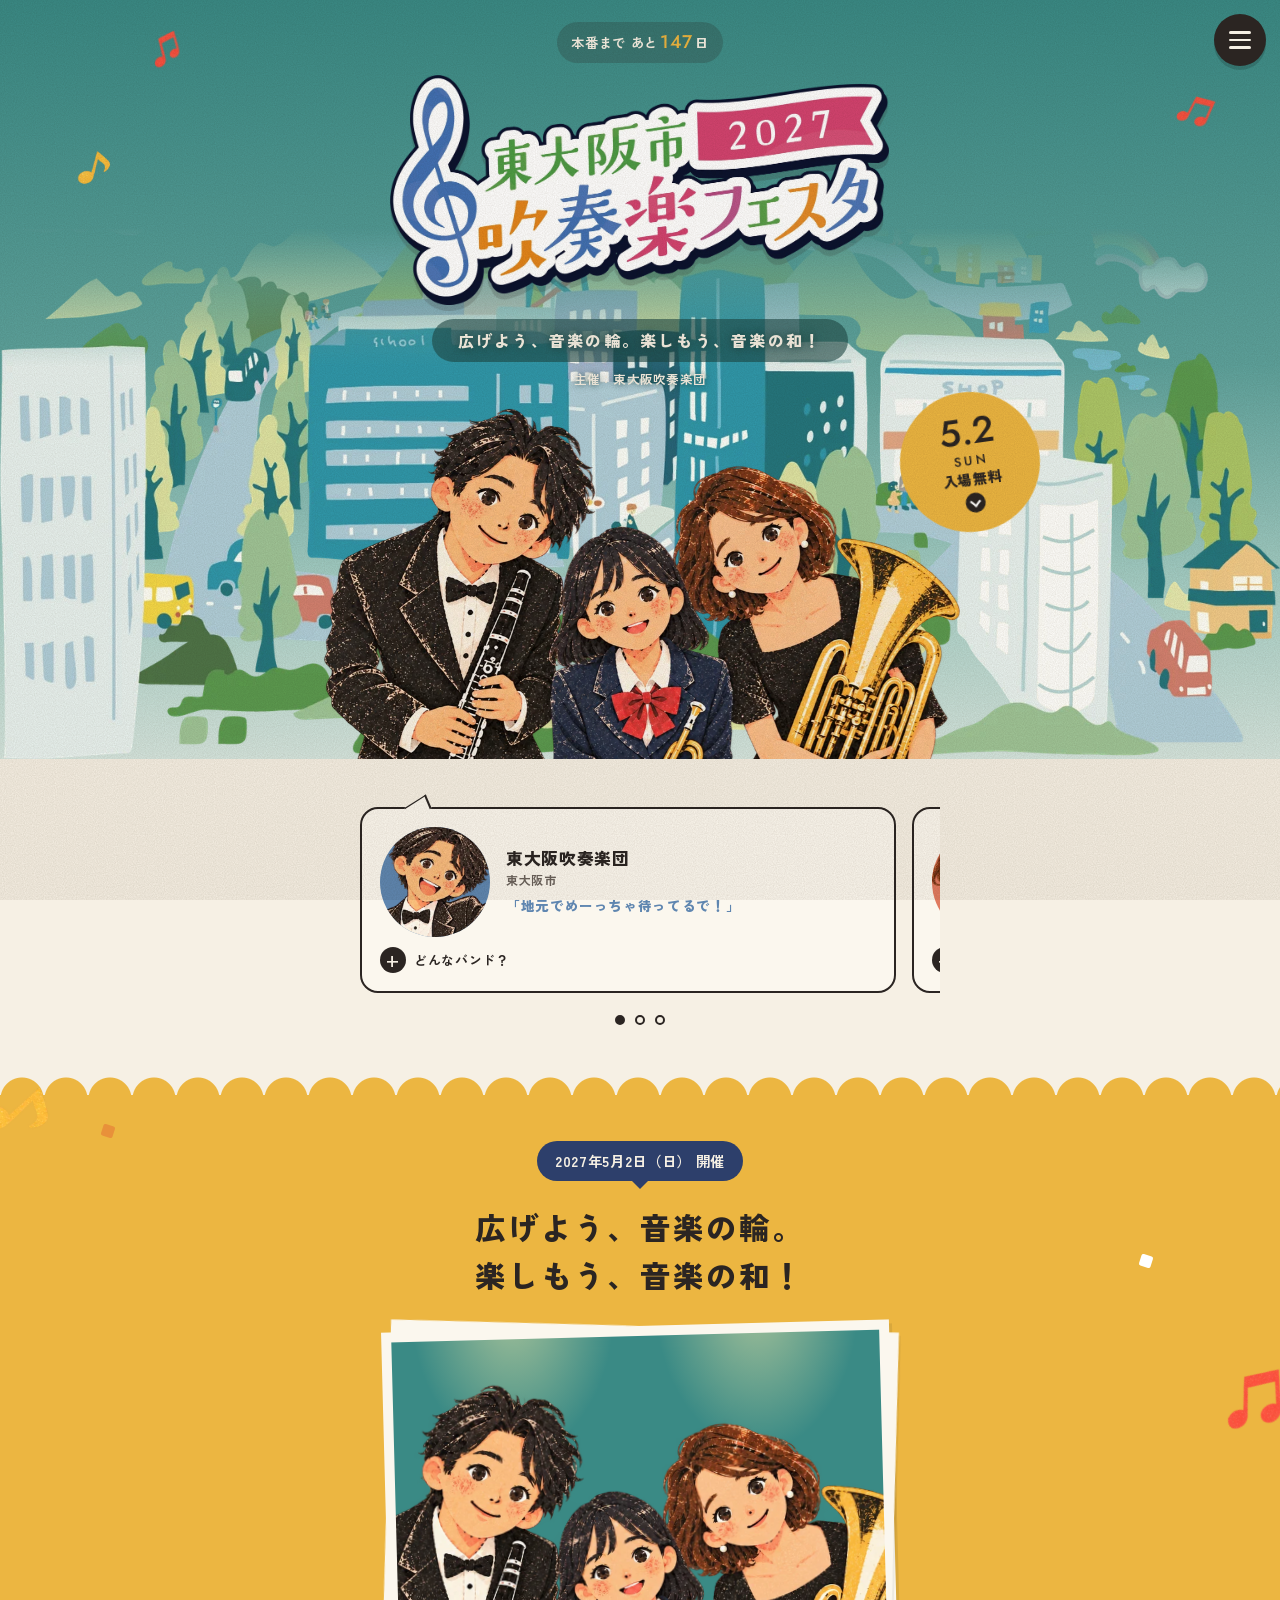
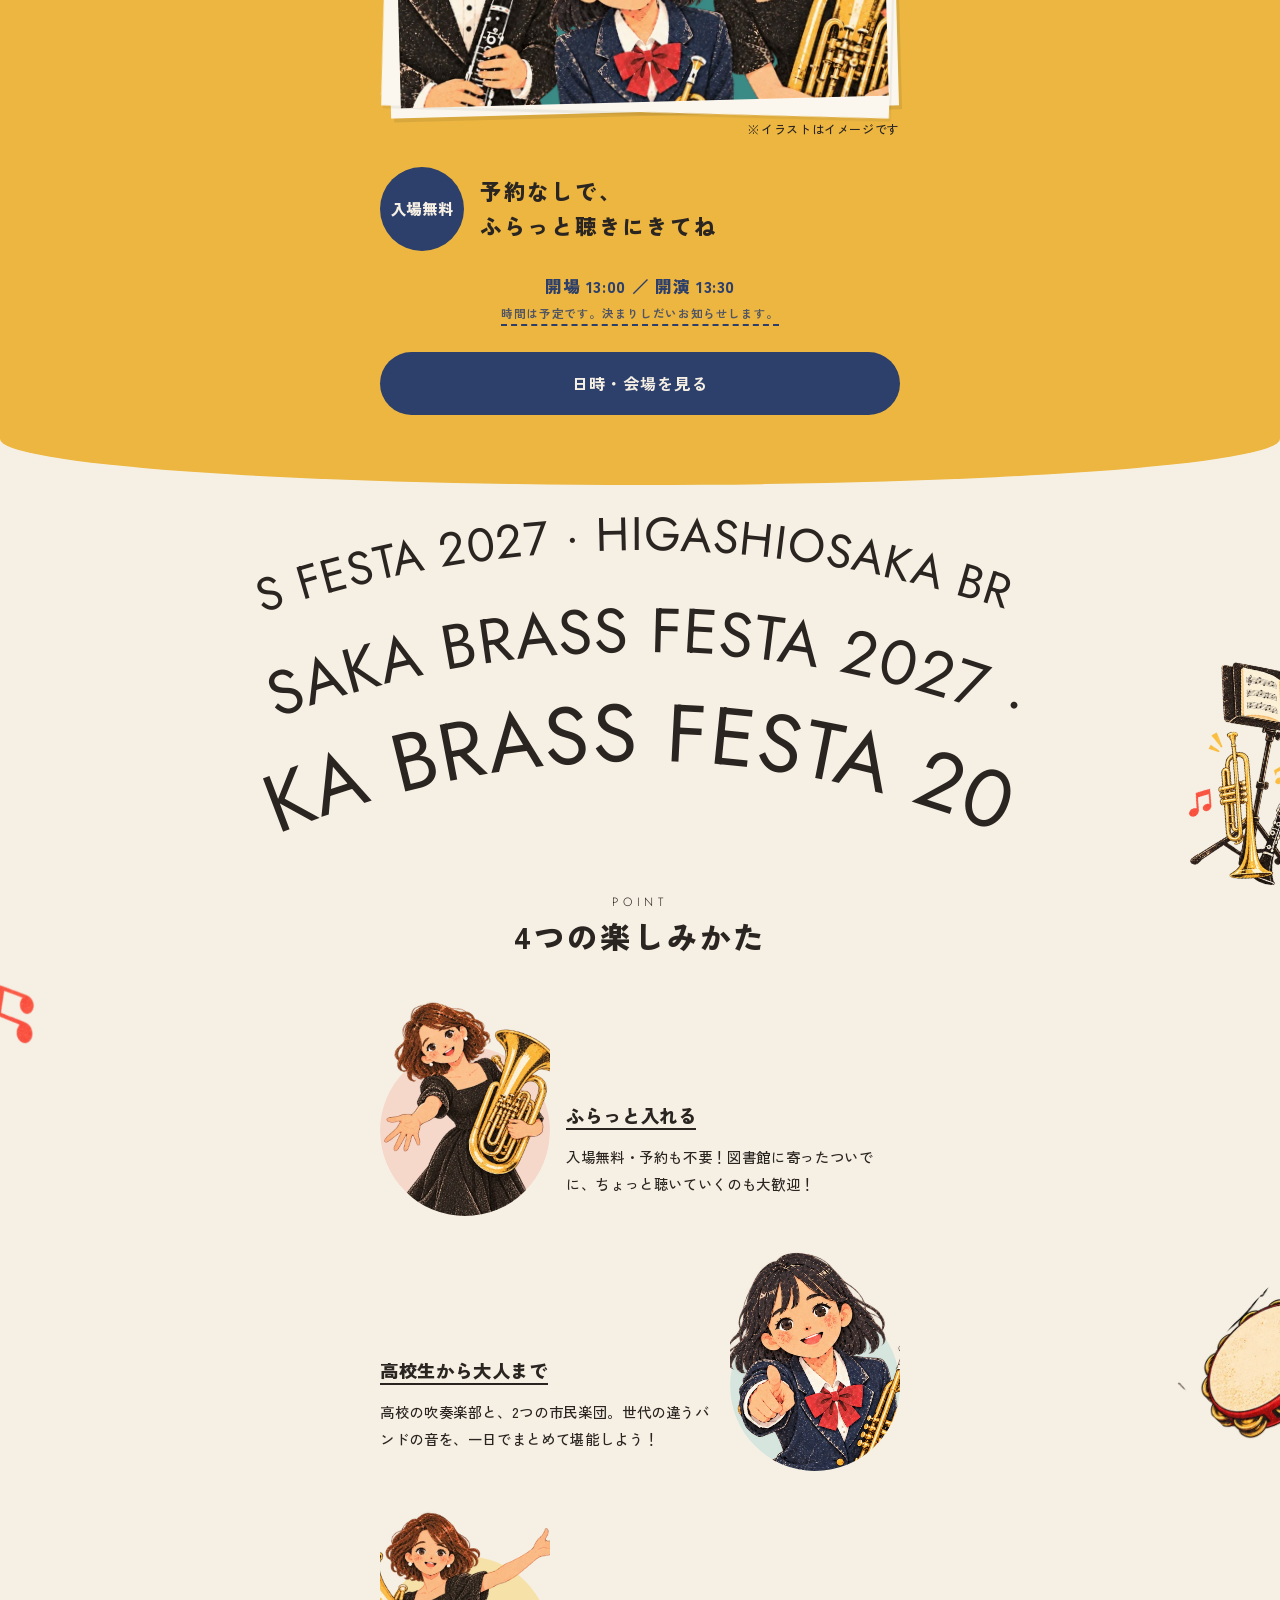
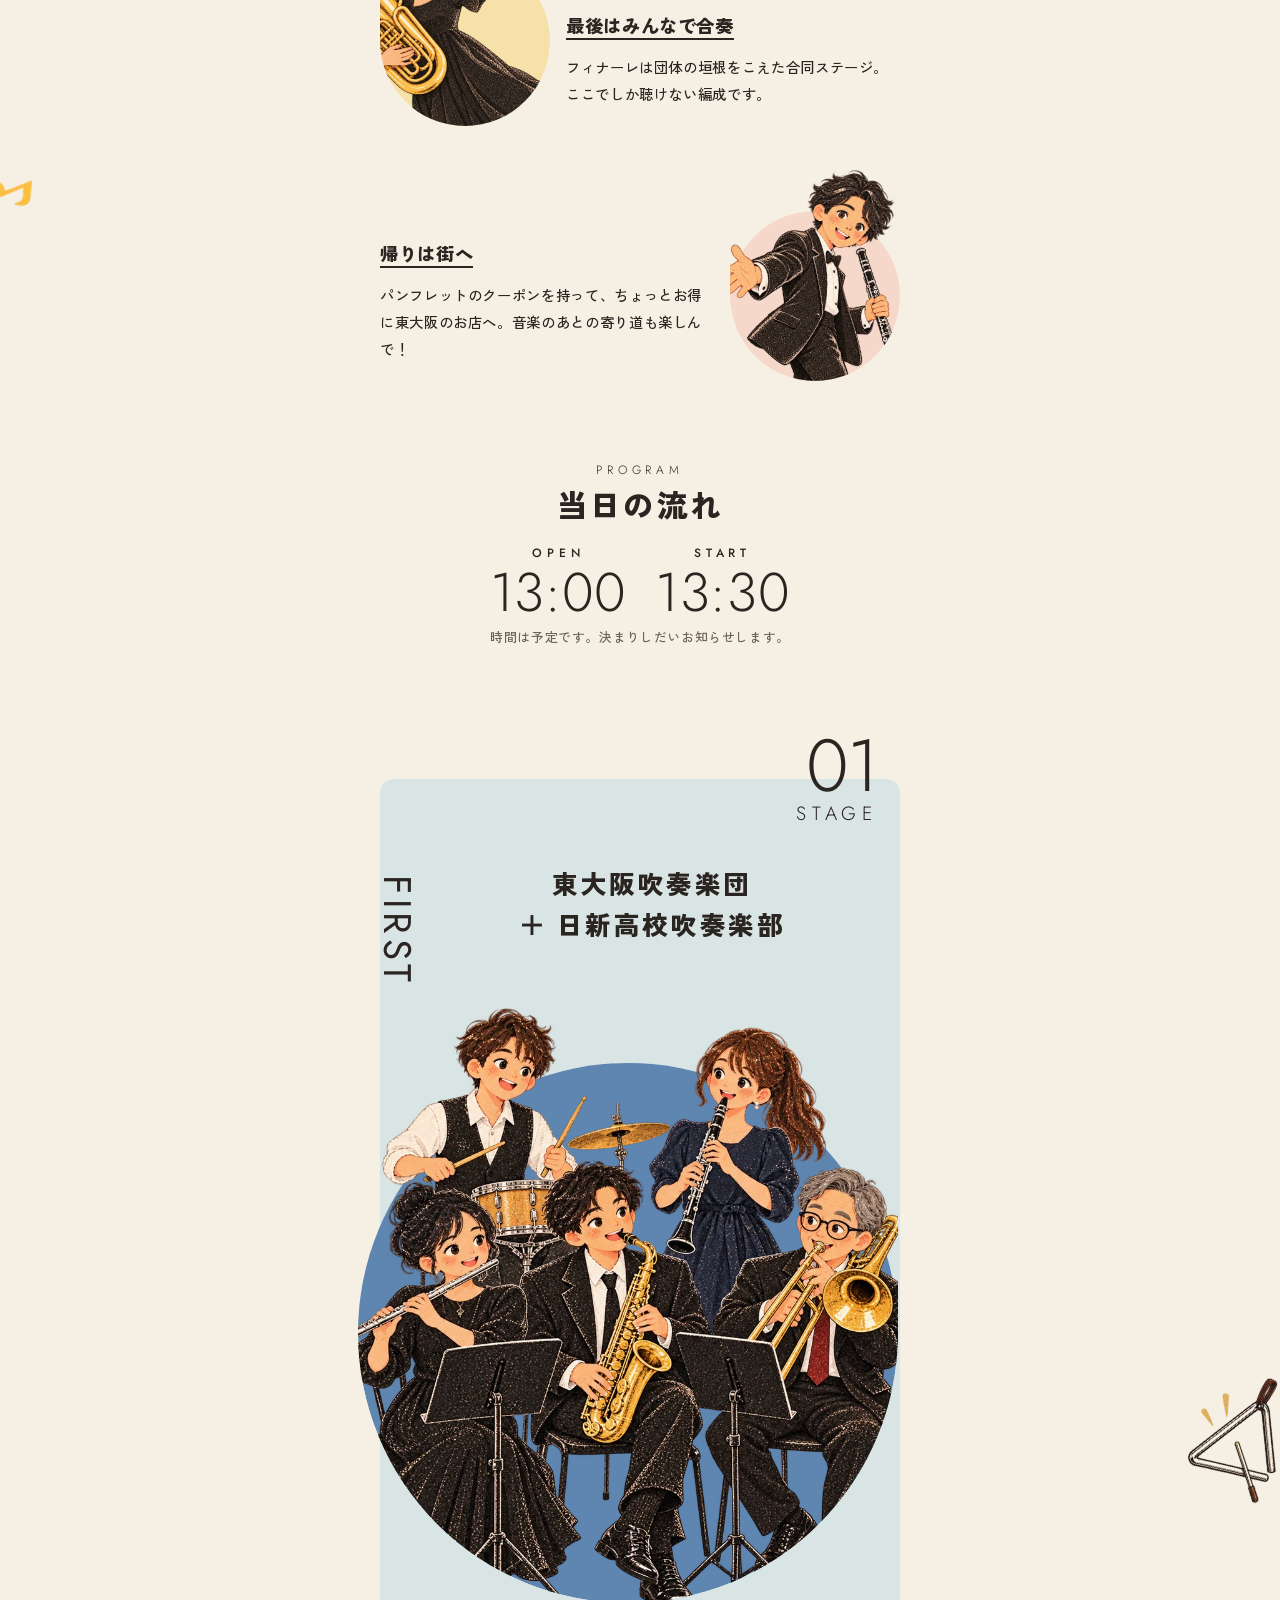
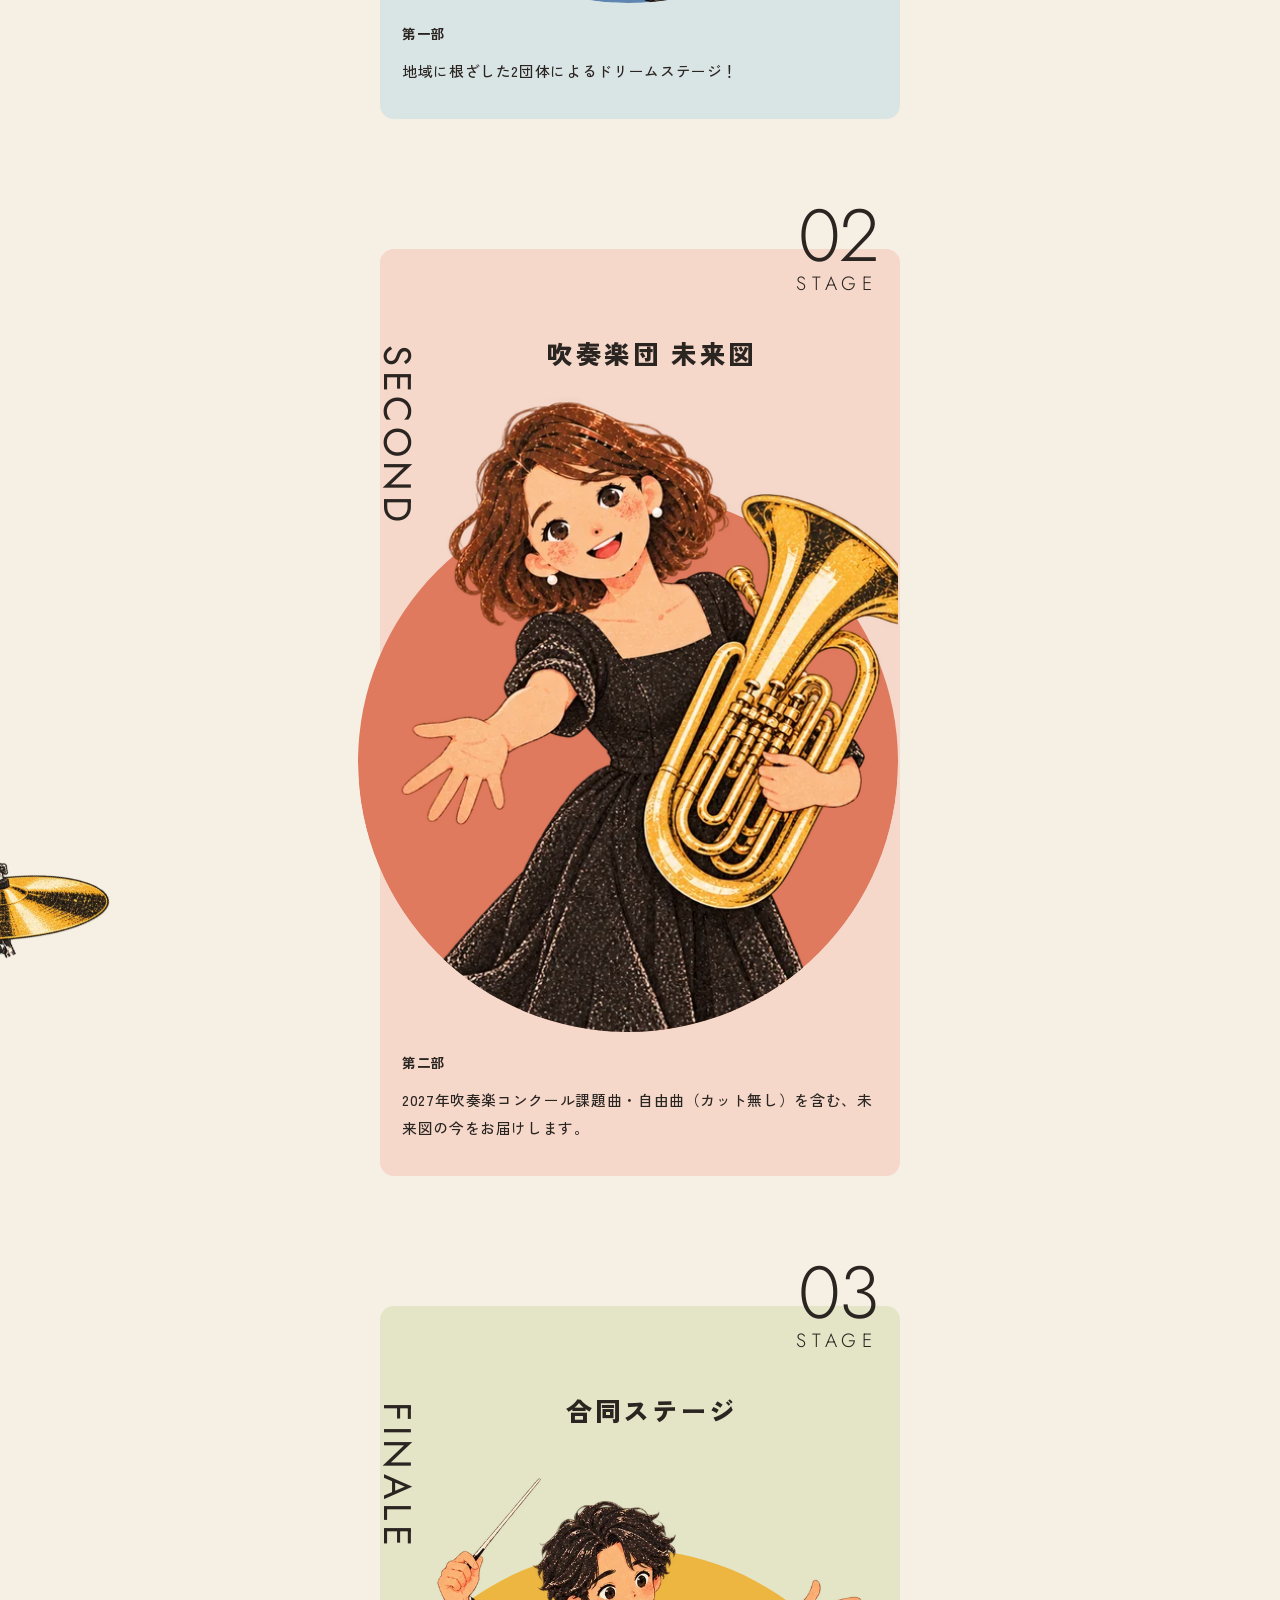
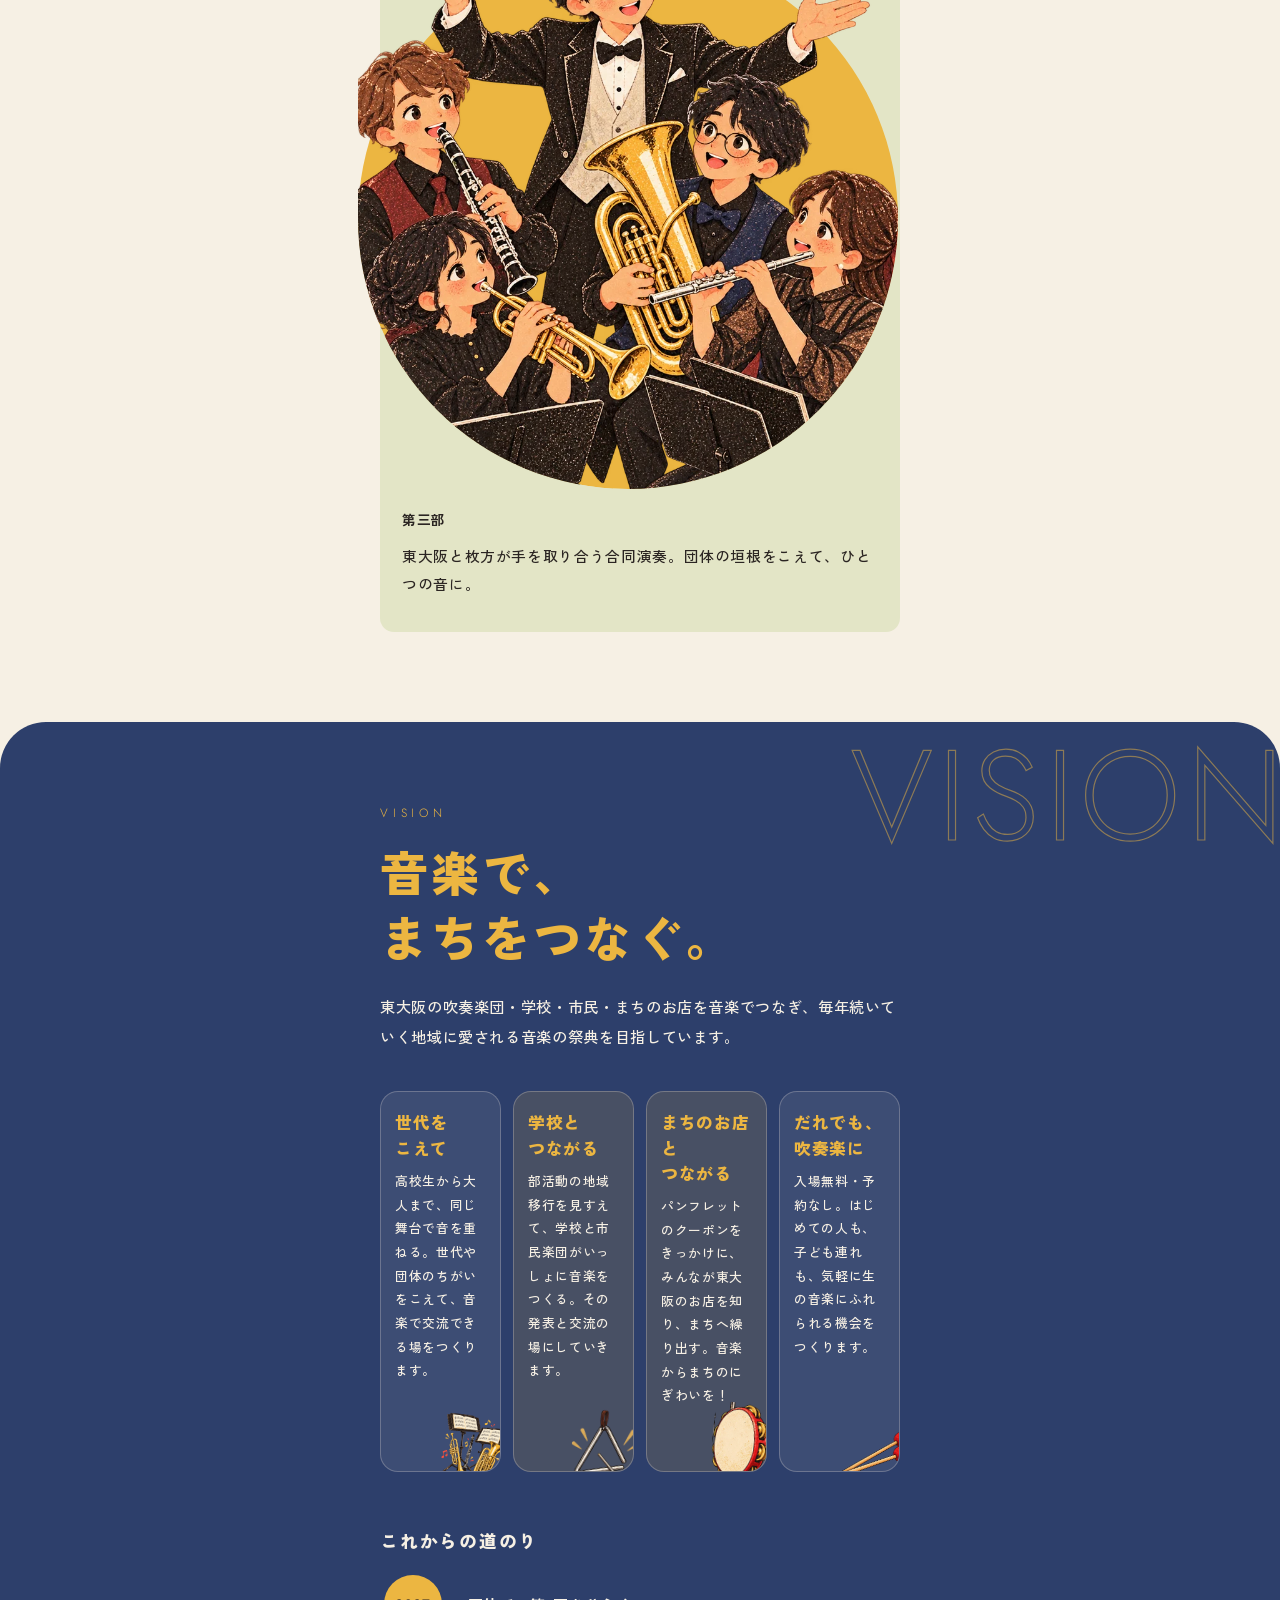
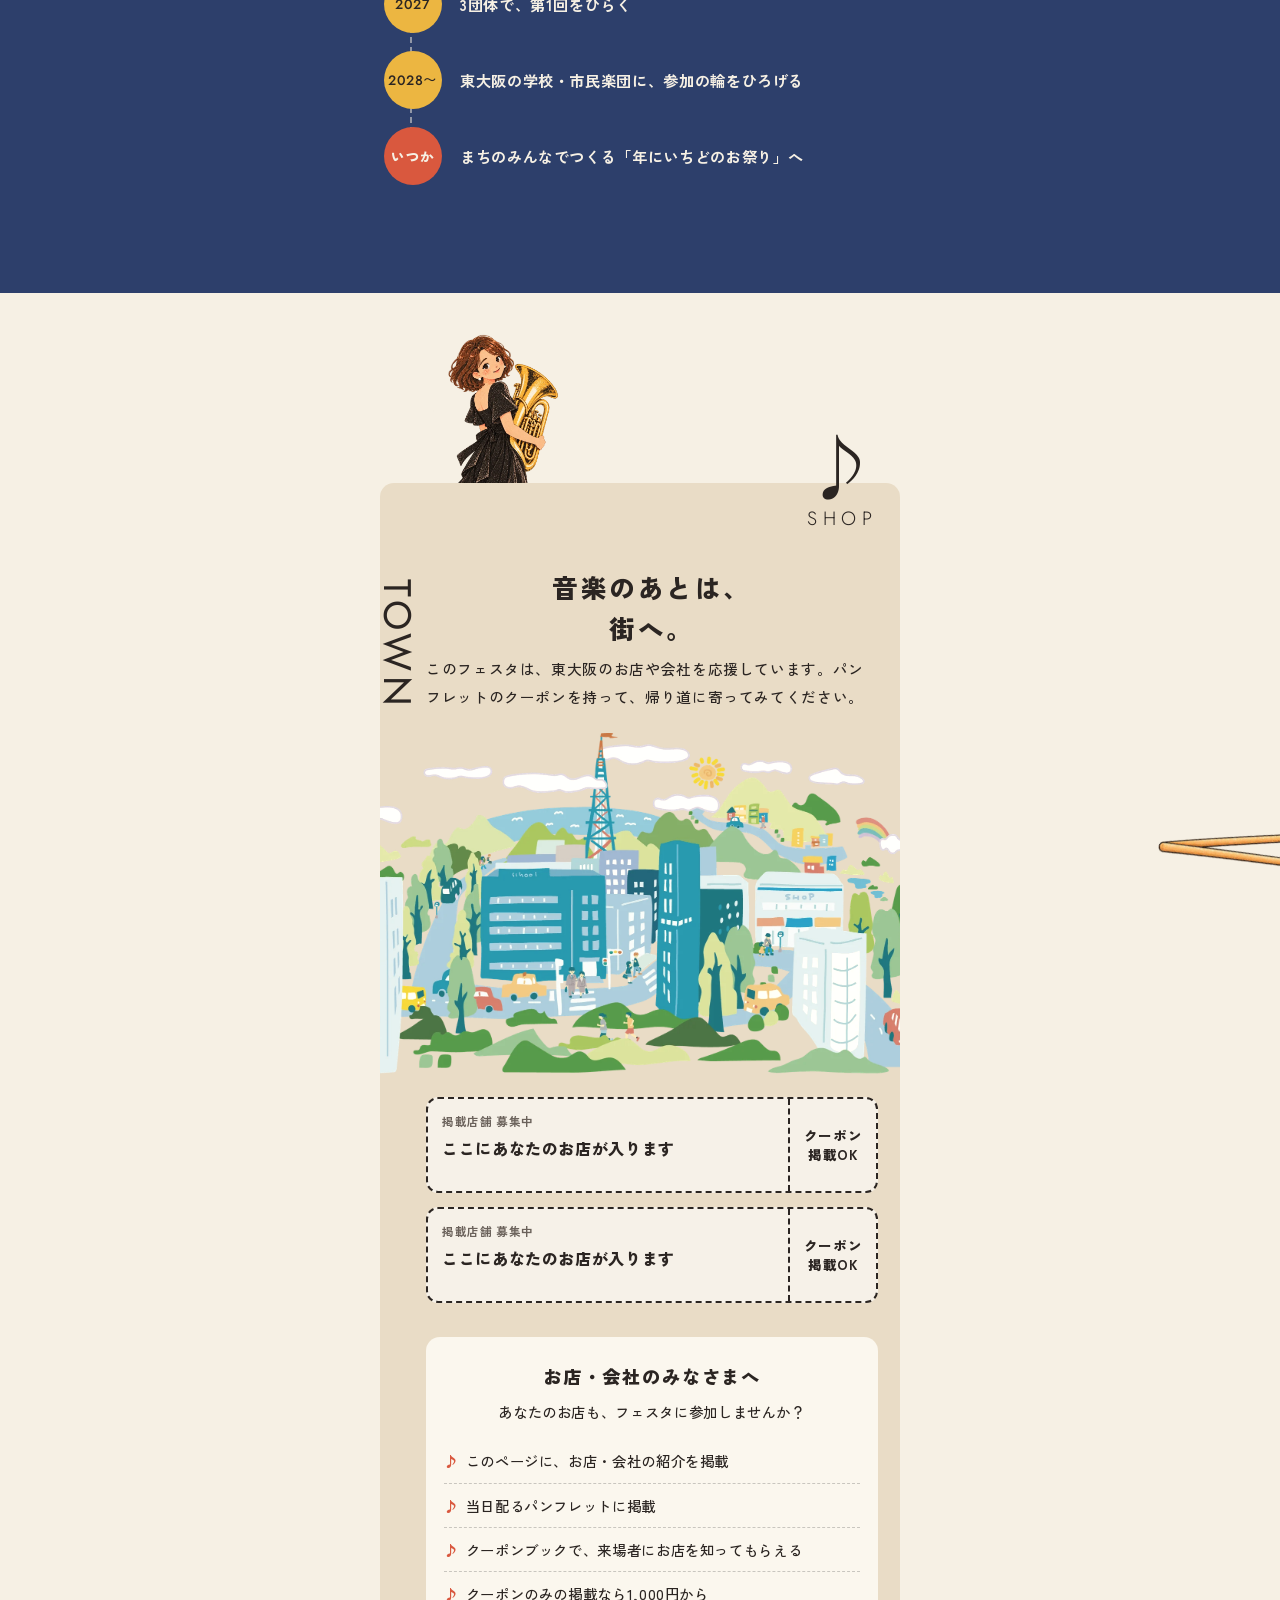
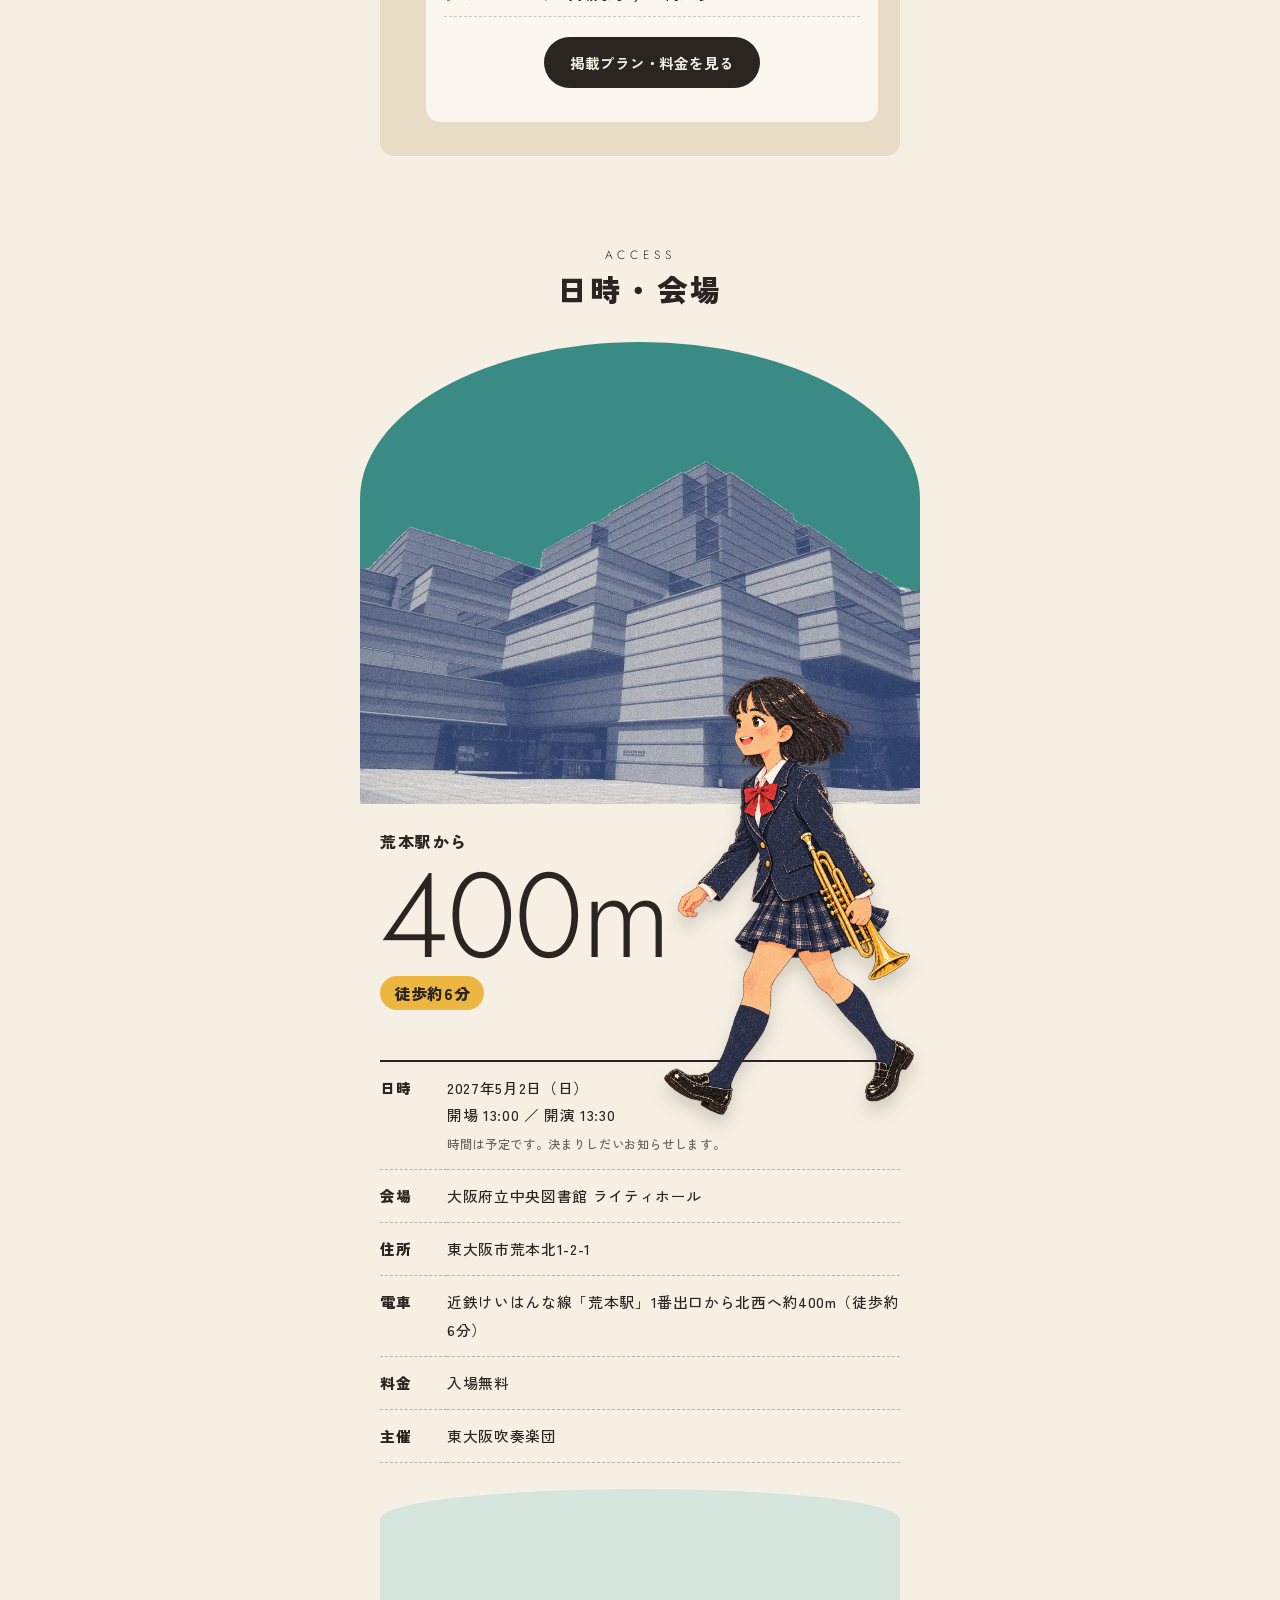
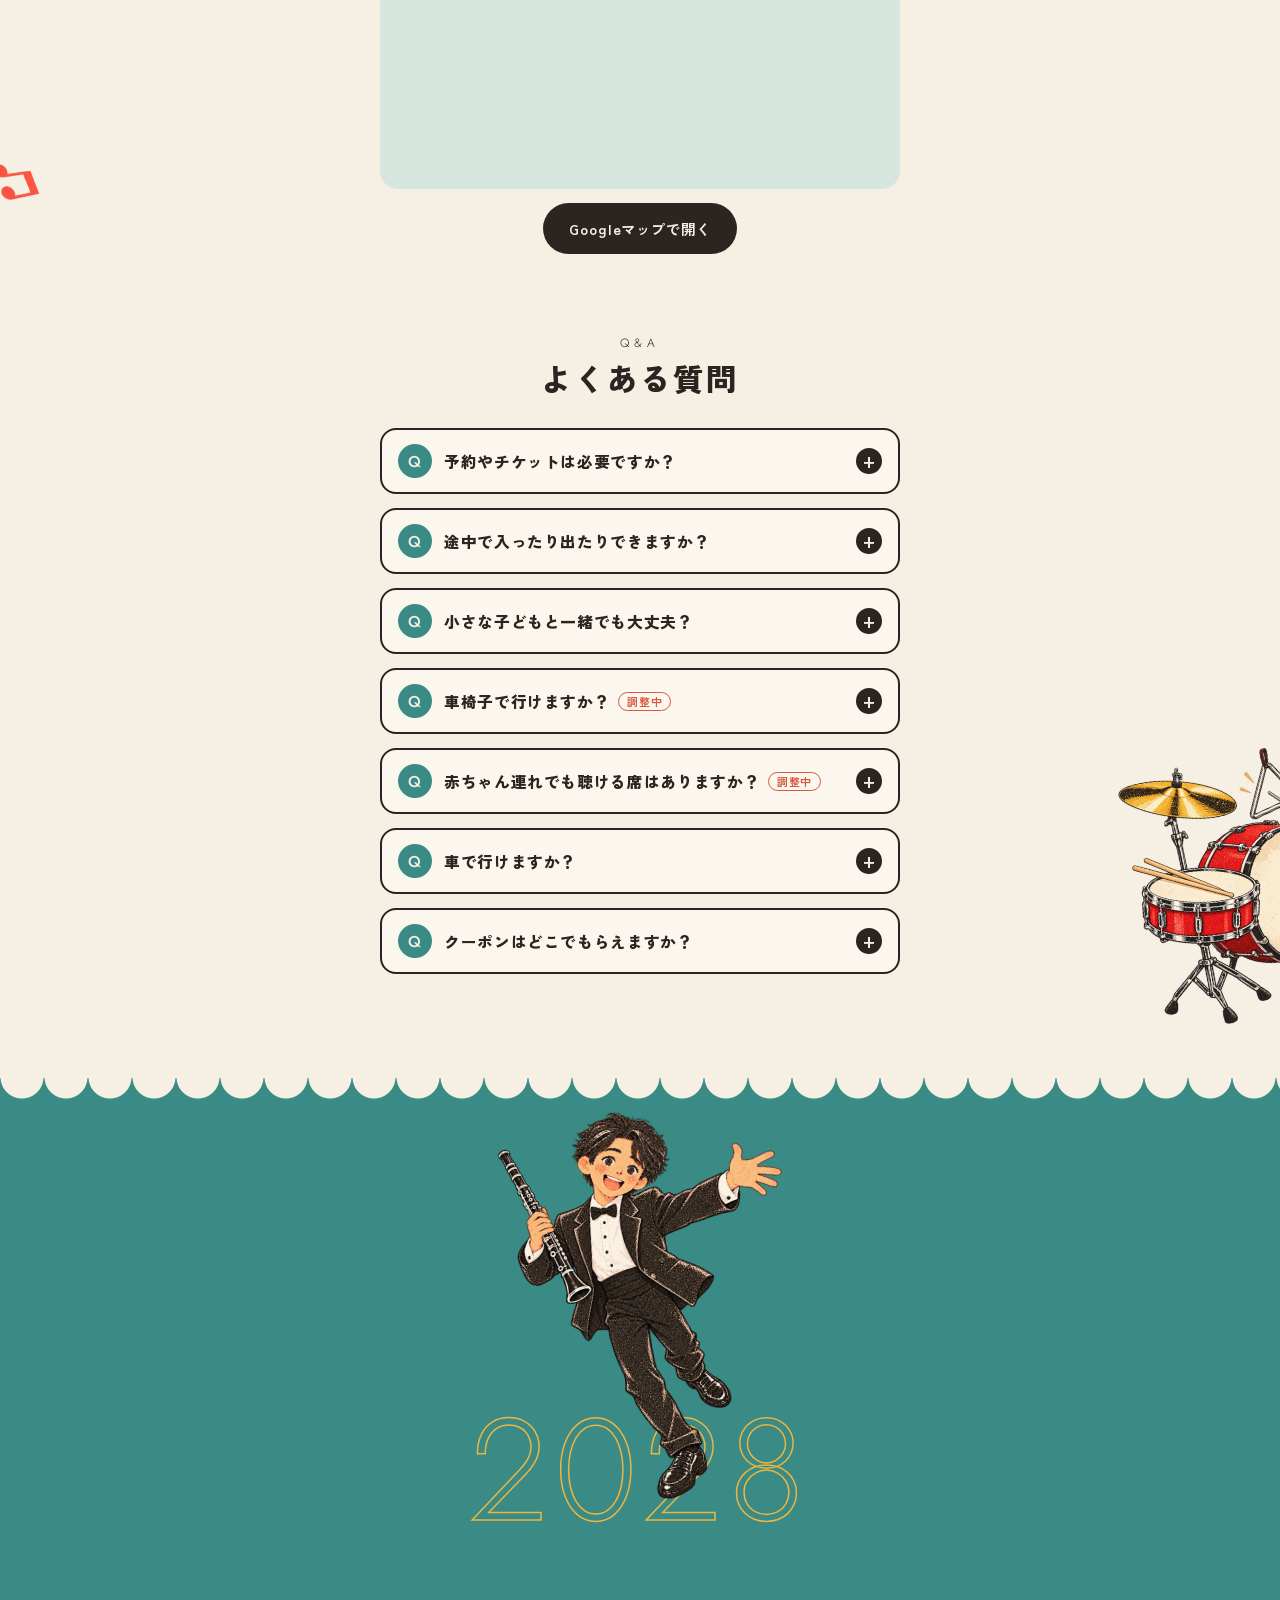
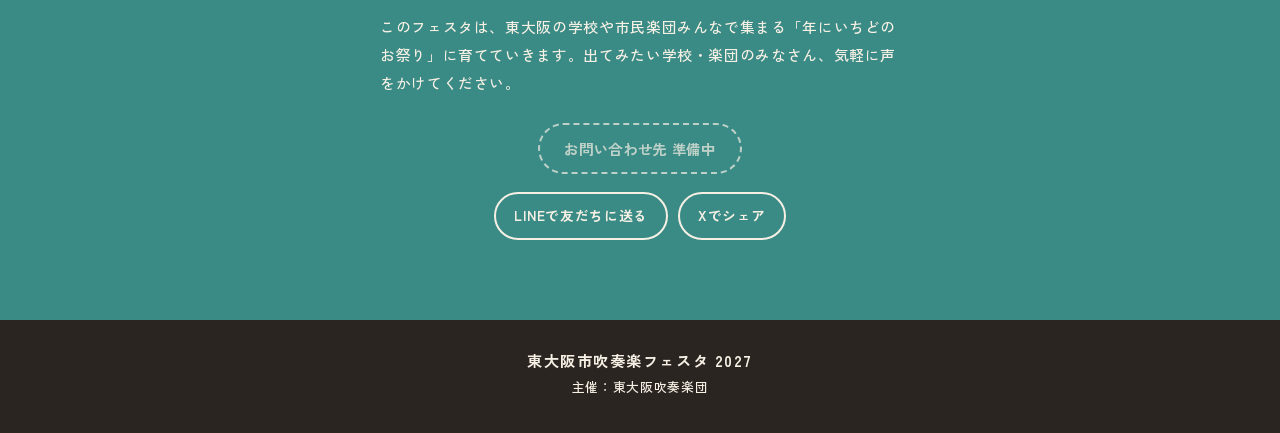
==== index.html @ 1c3e840b "よくある質問に車椅子席・親子席を追加 Co-Authored-By: Claude Opus 5.5 <noreply@anthropic.com> Claude-Session: https://c" ====
<!doctype html>
<html lang="ja">
<head>
<meta charset="utf-8">
<meta name="viewport" content="width=device-width, initial-scale=1">
<title>東大阪市吹奏楽フェスタ 2027</title>
<!-- 検索・SNSシェア用（LINEやXは JavaScript を読まないので、ここは直接書いておく。日付や会場が変わったらここも直す） -->
<meta name="description" content="2027年5月2日(日)、大阪府立中央図書館ライティホールで開催（入場無料予定）。主催：東大阪吹奏楽団。東大阪の市民楽団・高校吹奏楽部が集まる吹奏楽のお祭り。">
<link rel="canonical" href="https://higashiosakawinds-prog.github.io/brassfes/">
<meta name="theme-color" content="#3a8a85">
<meta property="og:type" content="website">
<meta property="og:site_name" content="東大阪市吹奏楽フェスタ">
<meta property="og:title" content="東大阪市吹奏楽フェスタ 2027｜5月2日(日) ライティホール">
<meta property="og:description" content="東大阪の市民楽団・高校吹奏楽部が集まる吹奏楽のお祭り。主催：東大阪吹奏楽団。">
<meta property="og:url" content="https://higashiosakawinds-prog.github.io/brassfes/">
<meta property="og:image" content="https://higashiosakawinds-prog.github.io/brassfes/images/ogp.jpg">
<meta property="og:image:width" content="1200">
<meta property="og:image:height" content="630">
<meta name="twitter:card" content="summary_large_image">
<link rel="icon" href="images/logo.webp">
<link rel="preconnect" href="https://fonts.googleapis.com">
<link rel="preconnect" href="https://fonts.gstatic.com" crossorigin>
<link href="https://fonts.googleapis.com/css2?family=Jost:wght@300;400;500&family=Zen+Kaku+Gothic+New:wght@500;700;900&display=swap" rel="stylesheet">

<!--
==========================================================
  📝 毎年ここだけ書き換えればOK！（FESTA の中身）
  日付・出演団体・プログラム・お店・質問 は全部ここ。
  この下の「デザイン」「表示のしくみ」は触らなくて大丈夫。
==========================================================
-->
<script>
const FESTA = {
  name: "東大阪市吹奏楽フェスタ",
  year: 2027,
  day: "2027-05-02",         // カウントダウンに使う日付
  dateBig: "5.2",
  weekday: "SUN",
  dateLong: "2027年5月2日（日）",
  open: "13:00",              // 開場（予定）
  start: "13:30",             // 開演（予定）
  timeNote: "時間は予定です。決まりしだいお知らせします。", // 確定したら "" にする
  notice: "", // 「このページの内容は予定です」などの注意書きを出したいときに入れる（空なら出ない）
  price: "入場無料",

  catchcopy: "広げよう、音楽の輪。楽しもう、音楽の和！",

  // ファーストビューの大きなイラスト（images フォルダに入れた画像の名前。空 "" なら仮キャラが出ます）
  logo: "images/logo.webp",                  // ロゴ
  heroImage: "images/hero-members.webp",     // ファーストビューの人物
  heroTown: "images/town.webp",              // ファーストビューの背景の街
  polaroidImage: "images/hero-members.webp", // 黄色い面のポラロイド写真
  townImage: "images/tuba-back.webp",        // 「音楽のあとは、街へ」でのぞいている人
  accessImage: "images/jk-walk.webp",        // 「日時・会場」で歩いている人
  townScene: "images/town.webp",             // 「音楽のあとは、街へ」の街の絵
  inviteImage: "images/member-jump.webp",    // 「来年は、いっしょに」で跳んでいる人

  // 見出しの「|」は「ここで改行してOK」の目印（画面に「|」は出ません）
  // 「ここが楽しい！」ポイント（来たくなる理由）。img は丸からとび出すイラスト。zoom は絵の大きさ(%)、なければ自動
  points: [
    { title: "ふらっと|入れる", img: "images/tuba-reach.webp", text: "入場無料・予約も不要！図書館に寄ったついでに、ちょっと聴いていくのも大歓迎！", chara: "drum" },
    { title: "高校生から|大人まで", img: "images/jk-point.webp", zoom: 118, text: "高校の吹奏楽部と、2つの市民楽団。世代の違うバンドの音を、一日でまとめて堪能しよう！", chara: "clarinet" },
    { title: "最後は|みんなで合奏", img: "images/tuba-wave.webp", text: "フィナーレは団体の垣根をこえた合同ステージ。ここでしか聴けない編成です。", chara: "trumpet" },
    { title: "帰りは|街へ", img: "images/member-walk.webp", text: "パンフレットのクーポンを持って、ちょっとお得に東大阪のお店へ。音楽のあとの寄り道も楽しんで！", chara: "drum" }
  ],

  // プログラム（順番どおりに並べる）。img は大きな丸からとび出すイラスト。zoom は絵の大きさ(%)、なければ自動
  program: [
    { part: "第一部", img: "images/band-seated.webp", zoom: 104, title: "東大阪吹奏楽団|＋ 日新高校吹奏楽部", text: "地域に根ざした2団体によるドリームステージ！", color: "navy" },
    { part: "第二部", img: "images/tuba-reach.webp", title: "吹奏楽団 未来図", text: "2027年吹奏楽コンクール課題曲・自由曲（カット無し）を含む、未来図の今をお届けします。", color: "pink" },
    { part: "第三部", img: "images/band-conductor.webp", zoom: 104, title: "合同ステージ", text: "東大阪と枚方が手を取り合う合同演奏。団体の垣根をこえて、ひとつの音に。", color: "orange" }
  ],

  // 出演団体（増えたらコピーして足すだけ。photo は丸アイコンの画像。団体ロゴや写真に変えてもOK）
  groups: [
    { name: "東大阪吹奏楽団", from: "東大阪市", color: "navy", chara: "drum", says: "地元で|めーっちゃ|待ってるで！", photo: "images/face-clarinet.webp", link: "",
      text: "東大阪のまちに、音楽の輪を広げるために。2026年に生まれた新しい吹奏楽団です。地域とともに音楽を育みながら、東大阪に新しい文化をつくっていきます。" },
    { name: "吹奏楽団 未来図", from: "枚方市", color: "pink", chara: "clarinet", says: "未来を描く音楽を！", photo: "images/face-tuba.webp", link: "",
      text: "2026年に結成した新しい吹奏楽団。『未来を描く音楽』を合言葉に、一人一人が輝き合う、わくわくする音楽を届けていきます。" },
    { name: "日新高校 吹奏楽部", from: "東大阪市", color: "orange", chara: "trumpet", says: "若さ全開でいきます！", photo: "images/face-jk.webp", link: "",
      text: "映画「国宝」のロケ地となった日新高校。自然豊かな環境で、心のこもった音楽を地域に届けています。" }
  ],

  // このフェスタが目指すこと（助成金の申請書とも言葉をそろえておくと◎）
  vision: {
    title: "音楽で、まちをつなぐ。",
    lead: "東大阪の吹奏楽団・学校・市民・まちのお店を音楽でつなぎ、毎年続いていく地域に愛される音楽の祭典を目指しています。",
    pillars: [
      { title: "世代を|こえて", text: "高校生から大人まで、同じ舞台で音を重ねる。世代や団体のちがいをこえて、音楽で交流できる場をつくります。", img: "winds" },
      { title: "学校と|つながる", text: "部活動の地域移行を見すえて、学校と市民楽団がいっしょに音楽をつくる。その発表と交流の場にしていきます。", img: "triangle" },
      { title: "まちのお店と|つながる", text: "パンフレットのクーポンをきっかけに、みんなが東大阪のお店を知り、まちへ繰り出す。音楽からまちのにぎわいを！", img: "tambourine" },
      { title: "だれでも、|吹奏楽に", text: "入場無料・予約なし。はじめての人も、子ども連れも、気軽に生の音楽にふれられる機会をつくります。", img: "mallets" }
    ],
    steps: [
      { when: "2027", text: "3団体で、第1回をひらく" },
      { when: "2028〜", text: "東大阪の学校・市民楽団に、参加の輪をひろげる" },
      { when: "いつか", text: "まちのみんなでつくる「年にいちどのお祭り」へ" }
    ]
  },

  // 応援しているお店・会社（決まったら追加。空っぽの間は「募集中」の枠が出ます）
  // 例： { name: "〇〇珈琲", type: "カフェ", area: "荒本", coupon: "ドリンク50円引き", link: "https://..." },
  shops: [],
  shopFormUrl: "",   // ← お店・会社の「掲載の相談」フォームのURL（Googleフォームなど）

  venue: {
    name: "大阪府立中央図書館 ライティホール",
    address: "東大阪市荒本北1-2-1",
    access: "近鉄けいはんな線「荒本駅」1番出口から北西へ約400m（徒歩約6分）",
    station: "荒本駅",        // 大きく見せる駅名
    distance: "400m",         // 大きく見せる距離
    walk: "徒歩約6分",
    photo: "images/venue.webp",  // 会場の写真（空 "" なら出ません）
    mapQuery: "大阪府立中央図書館 ライティホール",   // 地図に表示する場所（Googleマップで検索する言葉）
    mapUrl: "https://maps.app.goo.gl/kAeZNDkgXrctFNdb9"  // 「Googleマップで開く」ボタンのリンク
  },

  // よくある質問。fixed: false のあいだは「調整中」の札がつく（決まったら true に）
  faq: [
    { q: "予約やチケットは必要ですか？", a: "不要です！入場無料なので、当日そのままお越しください。", fixed: true },
    { q: "途中で入ったり出たりできますか？", a: "曲と曲の間であれば出入りできます。", fixed: true },
    { q: "小さな子どもと一緒でも大丈夫？", a: "大歓迎です！ご家族みんなで楽しんでください。", fixed: true },
    { q: "車椅子で行けますか？", a: "会場のライティホールには車椅子席があります。数に限りがあるため、くわしい使い方は決まりしだいお知らせします。", fixed: false },
    { q: "赤ちゃん連れでも聴ける席はありますか？", a: "親子席があります。泣いてしまっても気にせず楽しめるよう、ご利用ください。くわしい使い方は決まりしだいお知らせします。", fixed: false },
    { q: "車で行けますか？", a: "駐車場に限りがございますので、電車でのご来場をお勧めします！", fixed: true },
    { q: "クーポンはどこでもらえますか？", a: "当日、会場でお配りするパンフレットについています。", fixed: true }
  ],

  host: "東大阪吹奏楽団",
  contactUrl: "",   // ← 学校・楽団の「出演の相談」フォームのURL
  // フォームがまだ無いあいだは、ここにメールアドレスを入れると「メールで相談する」ボタンになる
  contactEmail: ""
};
</script>

<!-- ===== デザイン（ふだんは触らなくてOK） ===== -->
<style>
:root{
  /* イラストの「2色刷り」っぽい、くすんだ暖かい色でそろえる */
  --blue:#3a8a85;   /* 青緑（ファーストビュー・最後） */
  --sun:#ecb641;    /* からし色（ロゴ・黄色の面） */
  --navy:#2d3f6b;   /* 紺 */
  --pink:#d9583e;   /* 朱色 */
  --orange:#e8913a;
  --sky-l:#d6e6df; --pink-l:#f5d8ca; --sun-l:#f6e2a8; --lav:#e9dcc6;
  --ink:#2b2522;    /* 文字は真っ黒でなく、こげ茶寄りの黒 */
  --soft:#6b625b;
  --white:#f6f0e4;  /* ページの地は紙の色 */
  --card:#fbf7ee;
  --jp:"Zen Kaku Gothic New",sans-serif;
  --en:"Jost","Zen Kaku Gothic New",sans-serif;
}
*{box-sizing:border-box;margin:0;padding:0}
html{scroll-behavior:smooth;overflow-x:clip}
body{font-family:var(--jp);font-weight:500;color:var(--ink);background:var(--white);line-height:1.9;letter-spacing:.04em;overflow-x:hidden}
a{color:inherit}
body::after{content:"";position:fixed;inset:0;z-index:50;pointer-events:none;opacity:.22;mix-blend-mode:multiply;
  background-image:url("data:image/svg+xml,%3Csvg xmlns='http://www.w3.org/2000/svg' width='160' height='160'%3E%3Cfilter id='n'%3E%3CfeTurbulence type='fractalNoise' baseFrequency='.9' numOctaves='2' stitchTiles='stitch'/%3E%3CfeColorMatrix values='0 0 0 0 .2 0 0 0 0 .15 0 0 0 0 .1 0 0 0 .9 0'/%3E%3C/filter%3E%3Crect width='100%25' height='100%25' filter='url(%23n)'/%3E%3C/svg%3E")}
img{max-width:100%;display:block}
:focus-visible{outline:3px solid var(--pink);outline-offset:3px}
.col{max-width:560px;margin:0 auto;padding:0 20px;position:relative}
.en{font-family:var(--en)}

/* 共通パーツ */
.h2{font-weight:900;font-size:clamp(1.5rem,6.4vw,1.9rem);line-height:1.6;letter-spacing:.1em;text-align:center}
.uline{display:inline;font-weight:900;font-size:1.15rem;line-height:2.1;background:linear-gradient(transparent 92%,var(--ink) 92%);padding-bottom:2px}
.pill{display:inline-block;background:var(--ink);color:var(--white);text-decoration:none;font-weight:700;font-size:.9rem;padding:12px 26px;border-radius:999px;letter-spacing:.06em}
.pill.wide{display:block;text-align:center;padding:16px;font-size:1rem}
.soon{display:inline-block;font-weight:700;border:2px dashed currentColor;border-radius:999px;padding:10px 24px;opacity:.7;font-size:.9rem}
.tag{position:relative;display:inline-block;background:var(--navy);color:var(--white);font-weight:700;font-size:.9rem;padding:6px 18px;border-radius:999px}
.tag::after{content:"";position:absolute;left:50%;top:100%;transform:translateX(-50%);border:8px solid transparent;border-top-color:var(--navy)}
.confetti{position:absolute;width:12px;height:12px;background:var(--orange);transform:rotate(18deg);border-radius:2px;pointer-events:none}
.dash{position:absolute;pointer-events:none}

/* =========================================
   ファーストビュー
   ========================================= */
/* 空のグラデーション＋うしろに街、まえに3人、いちばん上にロゴ */
.hero{position:relative;overflow:hidden;padding-top:22px;
  background:linear-gradient(180deg,var(--blue) 0%,#5ea39d 48%,#a9d1c8 78%,#d6e6df 100%)}
.hero .col{padding-bottom:0;z-index:3}
.hero h1{margin:0 auto;width:min(96%,520px)}
.hero h1 img{width:100%;height:auto;display:block;filter:drop-shadow(0 6px 0 rgba(43,37,34,.18))}
.nb{display:inline-block}
.host{position:relative;z-index:3;text-align:center;color:var(--white);font-size:.78rem;font-weight:700;letter-spacing:.1em;margin-top:6px;text-shadow:0 0 6px rgba(31,72,69,.9)}
/* ===== メニュー ===== */
.burger{position:fixed;right:14px;top:14px;z-index:60;width:52px;height:52px;border-radius:50%;border:0;cursor:pointer;
  background:var(--ink);display:flex;flex-direction:column;align-items:center;justify-content:center;gap:5px;box-shadow:0 4px 0 rgba(0,0,0,.15)}
.burger span{display:block;width:22px;height:2.5px;border-radius:2px;background:var(--white);transition:transform .35s,opacity .2s}
.burger[aria-expanded="true"]{background:var(--sun)}
.burger[aria-expanded="true"] span{background:var(--ink)}
.burger[aria-expanded="true"] span:nth-child(1){transform:translateY(7.5px) rotate(45deg)}
.burger[aria-expanded="true"] span:nth-child(2){opacity:0}
.burger[aria-expanded="true"] span:nth-child(3){transform:translateY(-7.5px) rotate(-45deg)}
.menu{position:fixed;inset:0;z-index:55;background:var(--blue);overflow-y:auto;padding:90px 28px 40px;
  clip-path:circle(0 at calc(100% - 40px) 40px);transition:clip-path .55s cubic-bezier(.7,0,.2,1)}
.menu.open{clip-path:circle(150% at calc(100% - 40px) 40px)}
.menu[hidden]{display:block;visibility:hidden}
.menu.open{visibility:visible}
.menu .menu-logo{display:block;width:min(64%,260px);height:auto;margin:0 auto 22px}
.menu ol{list-style:none;max-width:420px;margin:0 auto;counter-reset:m}
.menu li{opacity:0;transform:translateY(16px);transition:.4s cubic-bezier(.2,1,.3,1)}
.menu.open li{opacity:1;transform:none;transition-delay:calc(.2s + var(--i) * 45ms)}
.menu a{display:flex;align-items:baseline;gap:14px;padding:13px 4px;border-bottom:1.5px dashed rgba(246,240,228,.35);
  color:var(--white);text-decoration:none;font-weight:900;font-size:1.15rem;letter-spacing:.08em}
.menu a small{font-family:var(--en);font-weight:400;font-size:.7rem;letter-spacing:.25em;color:var(--sun);width:6.5em;flex:none}
.menu a:hover,.menu a:focus-visible{color:var(--sun)}
body.menu-open{overflow:hidden}
/* ===== TOP ボタン ===== */
.totop{position:fixed;right:14px;bottom:18px;z-index:50;width:58px;height:58px;border-radius:50%;background:var(--sun);color:var(--ink);
  text-decoration:none;display:flex;align-items:center;justify-content:center;flex-direction:column;font-family:var(--en);font-weight:500;font-size:.72rem;letter-spacing:.12em;
  box-shadow:0 4px 0 rgba(43,37,34,.25);opacity:0;transform:translateY(20px) scale(.7);pointer-events:none;transition:.35s cubic-bezier(.3,1.6,.5,1)}
.totop::before{content:"";width:10px;height:10px;border-left:2.5px solid var(--ink);border-top:2.5px solid var(--ink);transform:rotate(45deg);margin:4px 0 -2px}
.totop.show{opacity:1;transform:none;pointer-events:auto}
.totop:hover{transform:translateY(-4px)}
@media (prefers-reduced-motion:reduce){.menu,.menu li,.totop,.burger span{transition:none}}
section[id],header[id]{scroll-margin-top:10px}
.vh{position:absolute;width:1px;height:1px;overflow:hidden;clip:rect(0 0 0 0);white-space:nowrap}
.copy{color:var(--white);text-align:center;font-weight:900;font-size:1rem;letter-spacing:.14em;line-height:1.8;margin-top:10px;position:relative;z-index:3;text-shadow:0 0 6px rgba(31,72,69,.9),0 0 14px rgba(31,72,69,.7)}
.count{display:block;width:max-content;margin:0 auto 12px;background:rgba(43,37,34,.22);color:var(--white);font-weight:700;font-size:.82rem;border-radius:999px;padding:3px 14px}
.count b{font-family:var(--en);font-weight:500;font-size:1.15rem;color:var(--sun);margin:0 2px}
/* 街はヒーローの下半分だけに敷く（はみ出た左右は切る） */
.town-bg{position:absolute;left:0;right:0;bottom:0;height:64%;z-index:1;pointer-events:none;-webkit-mask:linear-gradient(transparent,#000 26%);mask:linear-gradient(transparent,#000 26%)}
.town-bg img{width:100%;height:100%;object-fit:cover;object-position:50% 100%;display:block;filter:saturate(.75) sepia(.12)}
@media(min-width:760px){.town-bg{height:70%}}
@media(min-width:760px){.copy{display:table;margin:14px auto 0;background:rgba(31,72,69,.6);padding:8px 26px;border-radius:999px;line-height:1.7}.copy br{display:none}}
.cast{z-index:2}
.sky-note{position:absolute;z-index:2;width:34px;pointer-events:none}
.hero .stage{position:relative;z-index:2}
.bdg{position:absolute;width:104px;text-decoration:none}
.bdg svg.arc{position:absolute;left:-14px;top:-18px;width:132px;height:132px;overflow:visible}
.bdg svg.arc text{fill:var(--sun);font-weight:700;font-size:13px;letter-spacing:2px}
.bdg .ph{width:84px;height:84px;margin:10px auto 0;border-radius:50%;border:3px solid var(--white);background:var(--cl);overflow:hidden;display:flex;align-items:flex-end;justify-content:center;position:relative}
.bdg .ph svg{width:74%;margin-bottom:-6%}
.bdg:hover .ph{transform:rotate(-6deg) scale(1.06)}
.bdg .ph{transition:transform .3s}
.bdg .ph img{width:100%;height:100%;object-fit:cover}
.bdg::after{content:"";position:absolute;right:12px;bottom:-4px;border:7px solid transparent;border-top-color:var(--sun);border-left-color:var(--sun);transform:rotate(10deg)}
.bdg:nth-child(1){left:0;top:0}
.bdg:nth-child(2){right:0;top:-10px}
.bdg:nth-child(3){left:50%;top:44px;transform:translateX(-50%)}
.cast{position:relative;display:flex;justify-content:center;align-items:flex-end;margin:6px auto 0;max-width:600px;height:min(64vw,330px)}
.cast.photo{height:auto;display:block;width:112%;max-width:640px;margin:0 0 -26% 50%;transform:translateX(-50%)}
.cast.photo img{width:100%;height:auto;display:block;will-change:transform}
@media (prefers-reduced-motion:no-preference){
  /* 開いた瞬間の登場：街がせり上がる → ロゴがドン → 3人が出てくる → 日付がポン */
  .town-bg{animation:townIn 1.2s cubic-bezier(.2,1,.3,1) both}
  .hero h1{animation:logoIn .9s .45s cubic-bezier(.3,1.5,.5,1) both}
  .hero h1 img{animation:logoFloat 4s 1.6s ease-in-out infinite}
  .copy,.count,.host{animation:fadeUp .6s 1s both}
  .cast.photo img{animation:rise 1.1s .8s cubic-bezier(.2,1,.3,1) both}
  .sky-note{animation:skyNote 5s ease-in-out infinite}
  .datebadge{animation:popin .6s 1.7s cubic-bezier(.3,1.6,.5,1) both}
}
@keyframes rise{from{transform:translateY(30%);opacity:0}}
@keyframes townIn{from{transform:translateY(25%);opacity:0}}
@keyframes logoIn{0%{transform:scale(.3) rotate(-12deg);opacity:0}100%{transform:none;opacity:1}}
@keyframes logoFloat{50%{transform:translateY(-6px) rotate(-1deg)}}
@keyframes fadeUp{from{transform:translateY(12px);opacity:0}}
@keyframes skyNote{0%,100%{transform:translateY(0) rotate(-8deg)}50%{transform:translateY(-14px) rotate(8deg)}}
@keyframes popin{from{scale:0;opacity:0}}
.hero.has-photo .datebadge{right:auto;left:10px;bottom:6%;transform:rotate(-8deg);z-index:4}
@media(min-width:700px){.hero.has-photo .datebadge{left:auto;right:calc(50% - 400px);bottom:30%;width:140px;height:140px}}
.cast .m{width:44%;margin:0 -6%;position:relative}
.cast .m svg{width:100%;display:block}
.cast .m:nth-child(2){width:50%;z-index:2;margin-bottom:-4%}
.datebadge{position:absolute;right:max(10px,calc(50% - 300px));bottom:18%;z-index:3;width:118px;height:118px;border-radius:50%;background:var(--sun);color:var(--ink);text-decoration:none;
  display:flex;flex-direction:column;align-items:center;justify-content:center;text-align:center;line-height:1.15;transform:rotate(-6deg)}
.datebadge .d{font-family:var(--en);font-weight:500;font-size:2.3rem;letter-spacing:0}
.datebadge .w{font-family:var(--en);font-size:.8rem;letter-spacing:.3em;margin-left:.3em}
.datebadge .f{font-weight:900;font-size:.88rem;margin-top:3px}
.datebadge .v{width:20px;height:20px;border-radius:50%;background:var(--ink);margin-top:5px;position:relative}
.datebadge .v::after{content:"";position:absolute;left:6px;top:5px;width:6px;height:6px;border-right:2px solid #fff;border-bottom:2px solid #fff;transform:rotate(45deg)}
@media (prefers-reduced-motion:no-preference){
  .cast .m{animation:bob 3.2s ease-in-out infinite}
  .cast .m:nth-child(2){animation-delay:.4s}.cast .m:nth-child(3){animation-delay:.8s}
}
@keyframes bob{50%{transform:translateY(-6px)}}

/* 吹き出しカード（出演バンド） */
.bands{padding:34px 0 10px}
.rail{display:flex;gap:16px;overflow-x:auto;scroll-snap-type:x mandatory;padding:14px 20px 8px;scrollbar-width:none;max-width:600px;margin:0 auto}
.rail::-webkit-scrollbar{display:none}
.bub{flex:0 0 calc(100% - 24px);scroll-snap-align:center;position:relative;border:2px solid var(--ink);border-radius:18px;padding:18px;display:grid;grid-template-columns:110px 1fr;gap:4px 16px;align-items:center;background:var(--card)}
.bub::before{content:"";position:absolute;left:44px;top:-13px;width:22px;height:22px;background:var(--card);border-left:2px solid var(--ink);border-top:2px solid var(--ink);transform:skewX(-30deg) rotate(45deg) scale(.8)}
.bub .ph{width:110px;height:110px;border-radius:50%;background:var(--c);overflow:hidden;display:flex;align-items:flex-end;justify-content:center}
.bub .ph svg{width:76%;margin-bottom:-6%}
.bub .ph img{width:100%;height:100%;object-fit:cover}
.bub .nm{font-weight:900;font-size:1.05rem;line-height:1.5}
.bub .nm small{display:block;font-weight:700;font-size:.75rem;color:var(--soft)}
.bub .sy{font-size:.85rem;color:var(--c);font-weight:900;margin-top:4px}
.bub details{grid-column:1/-1}
.bub summary{list-style:none;cursor:pointer;display:flex;align-items:center;gap:8px;font-size:.8rem;font-weight:700;margin-top:6px}
.bub summary::-webkit-details-marker{display:none}
.bub summary::before{content:"+";width:26px;height:26px;border-radius:50%;background:var(--ink);color:var(--white);display:flex;align-items:center;justify-content:center;font-size:1rem}
.bub details[open] summary::before{content:"−"}
.bub details p{font-size:.88rem;margin-top:10px}
.bub a.more{font-size:.85rem;font-weight:700}
.dots{display:flex;justify-content:center;gap:10px;margin-top:14px}
.dots i{width:10px;height:10px;border-radius:50%;border:2px solid var(--ink)}
.dots i.on{background:var(--ink)}

/* =========================================
   黄色のスカラップ面
   ========================================= */
.yellow{background:var(--sun);position:relative;margin-top:60px;padding:46px 0 70px;border-radius:0 0 50% 50% / 0 0 46px 46px}
.yellow::before{content:"";position:absolute;left:0;right:0;top:-18px;height:20px;
  background:radial-gradient(circle at 22px 22px,var(--sun) 21px,transparent 22px) 0 0/44px 22px repeat-x}
.yellow .col{text-align:center}
.yellow .h2{margin:22px 0 26px}
.polaroid{background:var(--card);padding:10px;box-shadow:3px 4px 0 rgba(0,0,0,.08);transform:rotate(-1.5deg);position:relative;margin:0 6px}
.polaroid::before{content:"";position:absolute;inset:0;background:var(--card);transform:rotate(3deg);z-index:-1;box-shadow:2px 3px 0 rgba(0,0,0,.06)}
.polaroid .pic{aspect-ratio:4/3;background:var(--blue);position:relative;overflow:hidden;display:flex;align-items:flex-end;justify-content:center}
.polaroid .pic svg{width:30%;margin:0 -2% -3%}
.polaroid .pic img{position:absolute;left:50%;top:6%;width:128%;max-width:none;transform:translateX(-50%) rotate(-3deg)}
.polaroid .pic .lights{position:absolute;inset:0;background:
  radial-gradient(ellipse 30% 60% at 25% -10%,rgba(255,240,170,.55),transparent 70%),
  radial-gradient(ellipse 30% 60% at 75% -10%,rgba(255,240,170,.55),transparent 70%)}
.polaroid .pic .floor{position:absolute;left:0;right:0;bottom:0;height:16%;background:#8a5b37}
.cap{font-size:.75rem;text-align:right;margin-top:6px}
.theme{display:flex;align-items:center;gap:16px;text-align:left;margin:26px 0 12px}
.theme .c{flex:none;width:84px;height:84px;border-radius:50%;background:var(--navy);color:var(--white);display:flex;align-items:center;justify-content:center;text-align:center;font-weight:900;font-size:.95rem;line-height:1.3}
.theme p{font-weight:900;font-size:clamp(1.1rem,5vw,1.35rem);line-height:1.6;letter-spacing:.08em}
.dashed{display:inline-block;color:var(--navy);font-weight:900;border-bottom:2px dashed var(--navy);margin:8px 0 26px;font-size:1.05rem}
.dashed small{display:block;font-size:.72rem;font-weight:700;opacity:.8;border:0}
.yellow .pill{background:var(--navy)}

/* =========================================
   アーチ状に流れる英字
   ========================================= */
.arcs{margin:18px 0 0;overflow:hidden}
.arcs svg{display:block;width:100%;height:auto;max-height:360px}
.arcs text{font-family:var(--en);font-weight:400;fill:var(--ink);letter-spacing:.02em}

/* とび出す丸：下半分は丸で切り取り、頭は丸の上にはみ出す */
.pop{position:relative;width:var(--w,170px);aspect-ratio:1/1.3;border-radius:0 0 999px 999px;overflow:hidden;flex:none}
.pop::before{content:"";position:absolute;left:0;right:0;bottom:0;aspect-ratio:1;border-radius:50%;background:var(--cl)}
.pop img{position:absolute;left:50%;top:2%;width:var(--zoom,165%);max-width:none;transform:translate(-50%,45%) rotate(var(--tilt,0deg));opacity:0;
  transition:transform 1s cubic-bezier(.2,1.35,.35,1),opacity .35s}
.pop>svg{position:absolute;left:15%;bottom:-6%;width:70%}
.pop.in img{transform:translate(-50%,0) rotate(var(--tilt,0deg));opacity:1}
/* うしろからのぞく人 */
.peek{position:absolute;z-index:-2;pointer-events:none;transform:translateY(55%);transition:transform 1s cubic-bezier(.2,1.2,.35,1)}
.peek.in{transform:translateY(0)}
/* 横からすべりこむ */
.rv{opacity:0;transform:translateY(30%) rotate(10deg) scale(.85);transition:transform .9s cubic-bezier(.2,1.2,.35,1),opacity .4s}
.rv.in{opacity:1;transform:none}
@media (prefers-reduced-motion:reduce){.pop img,.peek,.rv{transition:none}}

/* ===== にぎやかし ===== */
section,.yellow,.join,.flow,.town{position:relative}
.yellow,.points,.flow,.town,.faq,.access{overflow-x:clip}
.deco{position:absolute;z-index:0;pointer-events:none;will-change:transform}
.deco img{width:100%;display:block}
.col{z-index:1}
/* 丸から飛び出す音符 */
.burst{position:absolute;width:30px;pointer-events:none;z-index:3;opacity:0;animation:burst 1.3s cubic-bezier(.2,.8,.3,1) forwards}
@keyframes burst{
  0%{opacity:0;transform:translate(0,0) scale(.3) rotate(0)}
  20%{opacity:1}
  100%{opacity:0;transform:translate(var(--dx),var(--dy)) scale(1) rotate(var(--dr))}}
/* 見出しの文字がぽんぽん落ちてくる */
.ch{display:inline-block;opacity:0;transform:translateY(-.6em) rotate(-8deg)}
.in .ch{animation:drop .6s cubic-bezier(.3,1.6,.5,1) forwards;animation-delay:calc(var(--i) * 45ms)}
@keyframes drop{to{opacity:1;transform:none}}
/* 来年セクションの紙吹雪 */
.confetti-rain{position:absolute;inset:0;overflow:hidden;pointer-events:none}
.confetti-rain i{position:absolute;top:-20px;width:9px;height:14px;border-radius:2px;opacity:.9;animation:fall linear infinite}
@keyframes fall{to{transform:translateY(120vh) rotate(720deg)}}
@media (prefers-reduced-motion:reduce){.ch{opacity:1;transform:none}.in .ch{animation:none}.burst,.confetti-rain{display:none}}

/* =========================================
   4つの楽しみかた
   ========================================= */
.points{padding:30px 0 40px}
.points .h2 small{display:block;font-family:var(--en);font-weight:300;font-size:.75rem;letter-spacing:.4em}
.pt{display:grid;grid-template-columns:170px 1fr;gap:16px;align-items:end;margin-top:34px;position:relative}
.pt:nth-child(even){grid-template-columns:1fr 170px}
.pt:nth-child(even) .pop{order:2;--tilt:4deg}
.pt:nth-child(odd) .pop{--tilt:-4deg}
.pt>div:last-child{padding-bottom:18px}
.pt p{font-size:.9rem;margin-top:8px}

/* =========================================
   当日の流れ（パネルの上にキャラが座る）
   ========================================= */
.flow{padding:40px 0 20px}
.times{display:flex;justify-content:center;gap:28px;margin:18px 0 6px}
.times div{text-align:center;font-family:var(--en);font-weight:300;font-size:clamp(2.6rem,12vw,3.4rem);line-height:1}
.times div small{display:block;font-size:.75rem;font-weight:500;letter-spacing:.4em;margin-bottom:6px}
.note{text-align:center;font-size:.8rem;color:var(--soft)}
.panel{position:relative;isolation:isolate;margin-top:130px;border-radius:14px;padding:84px 22px 34px}
.panel::before{content:"";position:absolute;inset:0;background:var(--pl);border-radius:14px;z-index:-1}
.panel .peek{left:-4px;top:-150px;width:210px}
.panel .no{position:absolute;right:22px;top:-46px;text-align:right;font-family:var(--en);font-weight:300;line-height:.9}
.panel .no b{display:block;font-weight:300;font-size:4.6rem;letter-spacing:-.02em}
.panel .no span{display:block;font-size:1.2rem;letter-spacing:.3em;margin-top:6px}
.panel .side{position:absolute;z-index:3;left:-2px;top:96px;font-family:var(--en);font-weight:400;font-size:2.4rem;letter-spacing:.12em;line-height:1;writing-mode:vertical-rl}
.panel h3{text-align:center;font-weight:900;font-size:clamp(1.25rem,5.6vw,1.6rem);line-height:1.6;letter-spacing:.1em;margin:0 0 6px 24px}
.panel .big{position:relative;width:calc(100% + 64px);margin:10px -20px 18px -44px}
.panel .big .pop{--w:100%;--cl:var(--c);z-index:1;aspect-ratio:1/1.2}
.panel .part{font-size:.85rem;font-weight:700;margin-bottom:6px}
.panel p.t{font-size:.92rem;margin-top:10px}
.panel .dash{right:14px;bottom:20px}

/* =========================================
   音楽のあとは、街へ
   ========================================= */
.town{padding:20px 0 30px}

/* =========================================
   このフェスタが目指すこと
   ========================================= */
.vision{background:var(--navy);color:var(--white);margin-top:70px;padding:80px 0 90px;overflow:hidden;border-radius:46px 46px 0 0}
.vision .ghost{position:absolute;right:-10px;top:10px;font-family:var(--en);font-weight:300;font-size:clamp(4rem,22vw,8rem);line-height:1;color:transparent;-webkit-text-stroke:1.2px rgba(236,182,65,.5);letter-spacing:.05em;pointer-events:none}
.vision .eyebrow{display:block;font-family:var(--en);font-weight:300;font-size:.75rem;letter-spacing:.4em;color:var(--sun)}
.vision .big{font-weight:900;font-size:clamp(2rem,9.6vw,3rem);line-height:1.35;letter-spacing:.06em;margin:14px 0 22px;color:var(--sun)}
.vision .lead{font-size:.95rem;line-height:2;margin-bottom:40px}
.pillars{display:grid;grid-template-columns:1fr 1fr;gap:12px}
.pillar{position:relative;overflow:hidden;background:rgba(246,240,228,.08);border:1.5px solid rgba(246,240,228,.25);border-radius:18px;padding:18px 14px 64px;min-height:230px}
.pillar:nth-child(2),.pillar:nth-child(3){background:rgba(236,182,65,.14)}
.pillar h3{font-weight:900;font-size:1.05rem;line-height:1.5;color:var(--sun);margin-bottom:8px}
.pillar p{font-size:.8rem;line-height:1.85}
.pillar img{position:absolute;right:-10px;bottom:-12px;width:72px;max-height:80px;object-fit:contain;rotate:-10deg;transition:rotate .8s cubic-bezier(.3,1.6,.5,1),translate .8s cubic-bezier(.3,1.6,.5,1);translate:30px 30px}
.pillar.in img{translate:0 0;rotate:6deg}
@media(min-width:760px){.pillars{grid-template-columns:repeat(4,1fr)}}
.road{margin-top:52px;position:relative}
.road h3{font-weight:900;font-size:1.1rem;letter-spacing:.1em;margin-bottom:18px}
.road ol{list-style:none;position:relative;padding-left:4px}
.road ol::before{content:"";position:absolute;left:30px;top:12px;bottom:12px;border-left:2px dashed rgba(246,240,228,.5)}
.road li{position:relative;display:grid;grid-template-columns:62px 1fr;gap:14px;align-items:center;margin-bottom:18px}
.road .w{width:58px;height:58px;border-radius:50%;background:var(--sun);color:var(--ink);display:flex;align-items:center;justify-content:center;font-family:var(--en);font-weight:500;font-size:.85rem;position:relative;z-index:1}
.road li:last-child .w{background:var(--pink);color:var(--white);font-family:var(--jp);font-weight:900}
.road li p{font-weight:700;font-size:.95rem;line-height:1.7}
.road li{opacity:0;transform:translateX(-20px);transition:.6s cubic-bezier(.2,1,.3,1)}
.road.in li{opacity:1;transform:none}
.road.in li:nth-child(2){transition-delay:.15s}.road.in li:nth-child(3){transition-delay:.3s}
@media (prefers-reduced-motion:reduce){.road li{opacity:1;transform:none}.pillar img{translate:0 0}}
.vision + .town{padding-top:60px}
.maplink{display:inline-flex;align-items:center;gap:8px;margin-top:14px}
.town .panel{--pl:var(--lav)}
.town .lead{font-size:.92rem;margin:4px 0 22px 24px}
.town-scene{margin:0 -22px 22px;overflow:hidden}
.town-scene img{width:118%;max-width:none;margin-left:-9%;display:block;filter:saturate(.8) sepia(.1);transform:scale(.92);opacity:0;transition:transform 1.1s cubic-bezier(.2,1.2,.35,1),opacity .5s}
.town-scene.in img{transform:none;opacity:1}
@media (prefers-reduced-motion:reduce){.town-scene img{transform:none;opacity:1}}
.tickets{display:grid;gap:14px;margin-left:24px}
.ticket{display:flex;background:var(--card);border-radius:12px;text-decoration:none;min-height:96px;border:2px solid var(--ink)}
.ticket .l{flex:1;padding:12px 14px}
.ticket .l small{display:block;font-size:.72rem;color:var(--soft);font-weight:700}
.ticket .l b{font-weight:900;font-size:1rem;line-height:1.5}
.ticket .r{width:88px;flex:none;border-left:2px dashed var(--ink);display:flex;align-items:center;justify-content:center;text-align:center;font-weight:900;font-size:.85rem;padding:8px;line-height:1.4;background:var(--sun-l);border-radius:0 10px 10px 0}
.ticket.empty{border-style:dashed;background:rgba(255,255,255,.6)}
.ticket.empty .r{background:transparent}
.forshop{margin:34px 0 0 24px;background:var(--card);border-radius:14px;padding:22px 18px;text-align:center}
.forshop h4{font-weight:900;font-size:1.15rem;letter-spacing:.1em;margin-bottom:4px}
.forshop ul{list-style:none;text-align:left;margin:14px 0 20px}
.forshop li{font-size:.9rem;padding:8px 0 8px 1.5em;position:relative;border-bottom:1px dashed rgba(0,0,0,.2)}
.forshop li::before{content:"♪";position:absolute;left:0;color:var(--pink);font-weight:900}

/* =========================================
   日時・会場
   ========================================= */
.access{padding:60px 0 30px}
.venue-ph{margin:28px -20px 0;background:var(--blue);border-radius:50% 50% 0 0 / 34% 34% 0 0;overflow:hidden;padding-top:8%}
.venue-ph img{width:100%;display:block}
.venue-ph:empty{display:none}
.dist{position:relative;text-align:left;margin:22px 0 34px;min-height:200px}
.dist .walk{position:absolute;right:-14px;top:-150px;width:48%;max-width:250px;pointer-events:none;z-index:2;filter:drop-shadow(0 10px 8px rgba(43,37,34,.18))}
@media (prefers-reduced-motion:no-preference){.dist .walk.in{animation:stroll 1.6s 1s ease-in-out infinite}}
@keyframes stroll{50%{transform:translateY(-6px) rotate(-2deg)}}
.dist .st{font-weight:900;letter-spacing:.1em}
.dist .km{font-family:var(--en);font-weight:300;font-size:clamp(5rem,26vw,7.5rem);line-height:1;letter-spacing:-.02em}
.dist .wk{display:inline-block;background:var(--sun);font-weight:900;padding:2px 14px;border-radius:999px}
.access dl{display:grid;grid-template-columns:4.2em 1fr;border-top:2px solid var(--ink)}
.access dt,.access dd{padding:12px 0;border-bottom:1px dashed rgba(0,0,0,.25);font-size:.92rem}
.access dt{font-weight:900}
.access dd small{color:var(--soft)}
.map{margin-top:26px;border-radius:50% 50% 18px 18px / 30px 30px 18px 18px;overflow:hidden;background:var(--sky-l);height:300px}
.map iframe{width:100%;height:100%;border:0;display:block}

/* =========================================
   よくある質問
   ========================================= */
.faq{padding:50px 0 60px}
.faq .list{margin-top:26px}
.faq details{border:2px solid var(--ink);border-radius:16px;margin-bottom:14px;background:var(--card)}
.faq summary{list-style:none;cursor:pointer;display:grid;grid-template-columns:auto 1fr auto;gap:12px;align-items:center;padding:14px 16px;font-weight:900;font-size:.98rem;line-height:1.6}
.faq summary::-webkit-details-marker{display:none}
.faq summary .q{width:34px;height:34px;border-radius:50%;background:var(--blue);color:var(--white);display:flex;align-items:center;justify-content:center;font-family:var(--en);font-weight:500}
.faq summary::after{content:"+";width:26px;height:26px;border-radius:50%;background:var(--ink);color:var(--white);display:flex;align-items:center;justify-content:center}
.faq details[open] summary::after{content:"−"}
.tbd{display:inline-block;font-style:normal;font-size:.68rem;font-weight:700;color:var(--pink);border:1.5px solid var(--pink);border-radius:999px;padding:0 8px;margin-left:8px;vertical-align:2px;line-height:1.6}
.tbd-note{display:block;color:var(--soft);font-size:.78rem;margin-top:4px}
.notice{font-size:.8rem;color:var(--soft);background:var(--card);border-left:4px solid var(--sun);padding:10px 14px;border-radius:0 10px 10px 0;margin:18px 0}
.notice:empty{display:none}
.faq details p{padding:0 16px 16px 62px;font-size:.92rem}

/* =========================================
   来年は、いっしょに
   ========================================= */
.join{background:var(--blue);color:var(--white);position:relative;margin-top:30px;padding:70px 0 80px;text-align:center;overflow:hidden}
.join::before{content:"";position:absolute;left:0;right:0;top:-1px;height:22px;
  background:radial-gradient(circle at 22px 0,var(--white) 21px,transparent 22px) 0 0/44px 22px repeat-x}
.join .jump{display:block;width:min(70%,320px);margin:-40px auto -110px;position:relative;z-index:1;rotate:-6deg}
@media (prefers-reduced-motion:no-preference){.join .jump.in{animation:hop 2.2s ease-in-out infinite}}
@keyframes hop{0%,100%{transform:translateY(0) rotate(0)}40%{transform:translateY(-18px) rotate(-3deg)}60%{transform:translateY(-14px) rotate(-2deg)}}
.join .ghost{font-family:var(--en);font-weight:300;font-size:clamp(5rem,30vw,9rem);line-height:1;color:transparent;-webkit-text-stroke:1.5px var(--sun);letter-spacing:.04em}
.join .h2{color:var(--sun);margin:6px 0 16px}
.join p{font-size:.92rem;text-align:left;margin-bottom:26px}
.join .pill{background:var(--card);color:var(--ink)}
.share{display:flex;justify-content:center;gap:10px;flex-wrap:wrap;margin-top:18px}
.share a{color:var(--white);text-decoration:none;font-weight:700;font-size:.85rem;border:2px solid var(--white);border-radius:999px;padding:9px 18px}
footer{background:var(--ink);color:var(--white);text-align:center;padding:26px 0 34px;font-size:.8rem}
footer b{display:block;font-size:.95rem;letter-spacing:.1em}

/* 色の組み合わせ（--c:濃い色 / --cl:薄い色 / --pl:パネル色） */
.navy{--c:#5f86b0;--cl:var(--sky-l);--pl:#d9e4e4}
.pink{--c:#e07a5f;--cl:var(--pink-l);--pl:var(--pink-l)}
.orange{--c:#ecb641;--cl:var(--sun-l);--pl:#e3e5c6}
</style>
</head>
<body>

<!-- ===== メニュー（右上）と TOP ボタン（右下） ===== -->
<button class="burger" id="burger" aria-label="メニューを開く" aria-expanded="false" aria-controls="menu"><span></span><span></span><span></span></button>
<nav class="menu" id="menu" aria-label="ページ内メニュー" hidden>
  <img class="menu-logo" src="images/logo.webp" alt="" width="1200" height="553">
  <ol id="menuList"></ol>
</nav>
<a class="totop" id="totop" href="#top" aria-label="ページのいちばん上へ"><span>TOP</span></a>

<!-- ===== ファーストビュー ===== -->
<header class="hero" id="top">
  <div class="town-bg" id="townBg" aria-hidden="true"></div>
  <img class="sky-note" src="images/decor/note-gold.webp" alt="" style="left:6%;top:150px" aria-hidden="true">
  <img class="sky-note" src="images/decor/note-red.webp" alt="" style="right:5%;top:96px;width:40px;animation-delay:-2s" aria-hidden="true">
  <img class="sky-note" src="images/decor/note-red2.webp" alt="" style="left:12%;top:30px;width:26px;animation-delay:-3.5s" aria-hidden="true">
  <div class="col">
    <p class="count" id="countdown"></p>
    <h1 id="logo"><img src="images/logo.webp" alt="東大阪市吹奏楽フェスタ 2027" width="1200" height="553"></h1>
    <p class="copy" id="copy"></p>
    <p class="host" id="heroHost"></p>
  </div>
  <div class="cast" id="cast"></div>
  <a class="datebadge" href="#access"><span class="d" id="dBig"></span><span class="w" id="wd"></span><span class="f" id="free"></span><span class="v"></span></a>
</header>

<!-- ===== 出演バンド（吹き出しカード） ===== -->
<section class="bands" id="bands">
  <div class="rail" id="rail"></div>
  <div class="dots" id="dots"></div>
</section>

<!-- ===== 黄色の面 ===== -->
<section class="yellow">
  <span class="confetti" style="left:8%;top:30px"></span><span class="confetti" style="right:10%;top:160px;background:#fff"></span>
  <div class="col">
    <span class="tag" id="dateTag"></span>
    <h2 class="h2" id="catch"></h2>
    <div class="polaroid"><div class="pic"><span class="lights"></span><span id="stageCrew" style="display:contents"></span></div></div>
    <p class="cap">※イラストはイメージです</p>
    <div class="theme"><span class="c" id="freeC"></span><p>予約なしで、<br>ふらっと聴きにきてね</p></div>
    <span class="dashed" id="timesDashed"></span><br>
    <a class="pill wide" href="#access">日時・会場を見る</a>
  </div>
</section>

<!-- ===== アーチ状に流れる英字 ===== -->
<div class="arcs" aria-hidden="true">
  <svg viewBox="0 0 400 230">
    <defs>
      <path id="a1" d="M-40 70 Q200 -10 440 70"/>
      <path id="a2" d="M-40 140 Q200 50 440 140"/>
      <path id="a3" d="M-40 215 Q200 115 440 215"/>
    </defs>
    <text font-size="30"><textPath href="#a1" class="arcT"></textPath></text>
    <text font-size="40"><textPath href="#a2" class="arcT"></textPath></text>
    <text font-size="52"><textPath href="#a3" class="arcT"></textPath></text>
  </svg>
</div>

<!-- ===== 4つの楽しみかた ===== -->
<section class="points" id="points-sec">
  <div class="col">
    <h2 class="h2"><small>POINT</small><span id="ptHead"></span></h2>
    <div id="points"></div>
  </div>
</section>

<!-- ===== 当日の流れ ===== -->
<section class="flow" id="program-sec">
  <div class="col">
    <h2 class="h2"><span style="display:block;font-family:var(--en);font-weight:300;font-size:.75rem;letter-spacing:.4em">PROGRAM</span>当日の流れ</h2>
    <div class="times" id="times"></div>
    <p class="note" id="note"></p>
    <div id="program"></div>
  </div>
</section>

<!-- ===== 音楽のあとは、街へ ===== -->
<section class="vision" id="vision">
  <div class="ghost" aria-hidden="true">VISION</div>
  <div class="col">
    <span class="eyebrow">VISION</span>
    <h2 class="big" id="vTitle"></h2>
    <p class="lead" id="vLead"></p>
    <div class="pillars" id="pillars"></div>
    <div class="road" id="road"><h3>これからの道のり</h3><ol id="steps"></ol></div>
  </div>
</section>

<section class="town" id="town">
  <div class="col">
    <div class="panel">
      <div id="townPeek"></div>
      <div class="no"><b>♪</b><span>SHOP</span></div>
      <div class="side">TOWN</div>
      <h3>音楽のあとは、<br>街へ。</h3>
      <p class="lead">このフェスタは、東大阪のお店や会社を応援しています。パンフレットのクーポンを持って、帰り道に寄ってみてください。</p>
      <div class="town-scene" id="townScene"></div>
      <div class="tickets" id="shops"></div>
      <div class="forshop">
        <h4>お店・会社のみなさまへ</h4>
        <p style="font-size:.9rem">あなたのお店も、フェスタに参加しませんか？</p>
        <ul>
          <li>このページに、お店・会社の紹介を掲載</li>
          <li>当日配るパンフレットに掲載</li>
          <li>クーポンブックで、来場者にお店を知ってもらえる</li>
          <li>クーポンのみの掲載なら1,000円から</li>
        </ul>
        <a class="pill" href="shop.html">掲載プラン・料金を見る</a>
        <div id="shopCta" style="margin-top:12px"></div>
      </div>
    </div>
  </div>
</section>

<!-- ===== 日時・会場 ===== -->
<section class="access" id="access">
  <div class="col">
    <h2 class="h2"><span style="display:block;font-family:var(--en);font-weight:300;font-size:.75rem;letter-spacing:.4em">ACCESS</span>日時・会場</h2>
    <figure class="venue-ph" id="venuePh"></figure>
    <div class="dist" id="dist"></div>
    <p class="notice" id="accNotice"></p>
    <dl id="infoList"></dl>
    <div class="map"><iframe id="map" loading="lazy" title="会場の地図" referrerpolicy="no-referrer-when-downgrade"></iframe></div>
    <div style="text-align:center" id="mapLink"></div>
  </div>
</section>

<!-- ===== よくある質問 ===== -->
<section class="faq" id="faq-sec">
  <div class="col">
    <h2 class="h2"><span style="display:block;font-family:var(--en);font-weight:300;font-size:.75rem;letter-spacing:.4em">Q&amp;A</span>よくある質問</h2>
    <p class="notice" id="faqNotice"></p>
    <div class="list" id="faq"></div>
  </div>
</section>

<!-- ===== 来年は、いっしょに ===== -->
<section class="join" id="join">
  <div class="col">
    <div id="jump"></div>
    <div class="ghost" id="nextYear" aria-hidden="true"></div>
    <h2 class="h2">来年は、いっしょに。</h2>
    <p>このフェスタは、東大阪の学校や市民楽団みんなで集まる「年にいちどのお祭り」に育てていきます。出てみたい学校・楽団のみなさん、気軽に声をかけてください。</p>
    <div id="joinCta"></div>
    <div class="share" id="share"></div>
  </div>
</section>

<footer><div class="col"><b id="fName"></b><p id="fHost"></p></div></footer>

<!--
==========================================================
  表示のしくみ（ふだんは触らなくてOK）
  上の FESTA の中身を、ページの各場所に入れているだけ。
==========================================================
-->
<script>
const F = FESTA;
// 見出しの「|」で区切ったかたまりごとに改行する（「部」だけ次の行、を防ぐ）
const nb = (t) => t.split("|").map(w => `<span class="nb">${w}</span>`).join("");
const plain = (t) => t.replace(/\|/g, "");
const $ = (id) => document.getElementById(id);
const reduce = matchMedia("(prefers-reduced-motion: reduce)").matches;

// キャラクター（仮のイラスト。あとで画像に差し替え予定）
function chara(kind, color) {
  const L = "#2b2522";
  const inst = {
    trumpet: `<g transform="translate(60 92) rotate(-14)"><rect x="-6" y="-6" width="58" height="10" rx="5" fill="#f2c14e" stroke="${L}" stroke-width="3"/>
      <path d="M50 -14 L74 -24 L74 14 L50 4 Z" fill="#f2c14e" stroke="${L}" stroke-width="3" stroke-linejoin="round"/>
      <rect x="14" y="-16" width="6" height="12" fill="#f2c14e" stroke="${L}" stroke-width="2.5"/><rect x="26" y="-16" width="6" height="12" fill="#f2c14e" stroke="${L}" stroke-width="2.5"/></g>`,
    clarinet: `<g transform="translate(96 46) rotate(18)"><rect x="-6" y="0" width="12" height="96" rx="4" fill="#3a3f4a" stroke="${L}" stroke-width="3"/>
      <path d="M-6 92 L-14 112 L14 112 L6 92 Z" fill="#3a3f4a" stroke="${L}" stroke-width="3" stroke-linejoin="round"/>
      <circle cx="0" cy="30" r="2.5" fill="#cfd6de"/><circle cx="0" cy="48" r="2.5" fill="#cfd6de"/><circle cx="0" cy="66" r="2.5" fill="#cfd6de"/></g>`,
    drum: `<g transform="translate(60 112)"><ellipse cx="0" cy="18" rx="40" ry="10" fill="#e5537e" stroke="${L}" stroke-width="3"/>
      <rect x="-40" y="0" width="80" height="18" fill="#fff" stroke="${L}" stroke-width="3"/>
      <ellipse cx="0" cy="0" rx="40" ry="10" fill="#fdf6e8" stroke="${L}" stroke-width="3"/>
      <path d="M-30 4 L-30 16 M-15 6 L-15 18 M0 6 L0 18 M15 6 L15 18 M30 4 L30 16" stroke="${L}" stroke-width="2"/>
      <line x1="-34" y1="-30" x2="-8" y2="-4" stroke="#8a5a2b" stroke-width="5" stroke-linecap="round"/>
      <line x1="34" y1="-30" x2="8" y2="-4" stroke="#8a5a2b" stroke-width="5" stroke-linecap="round"/></g>`
  }[kind];
  return `<svg viewBox="0 0 140 150" aria-hidden="true">
    <ellipse cx="44" cy="140" rx="12" ry="6" fill="${L}"/><ellipse cx="80" cy="140" rx="12" ry="6" fill="${L}"/>
    <path d="M62 14 C96 14 110 44 110 84 C110 120 92 136 62 136 C32 136 14 120 14 84 C14 44 28 14 62 14 Z" fill="${color}" stroke="${L}" stroke-width="4"/>
    <ellipse cx="46" cy="72" rx="5" ry="7" fill="${L}"/><ellipse cx="78" cy="72" rx="5" ry="7" fill="${L}"/>
    <circle cx="48" cy="69" r="1.8" fill="#fff"/><circle cx="80" cy="69" r="1.8" fill="#fff"/>
    <ellipse cx="34" cy="88" rx="8" ry="5" fill="#ff9fb8" opacity=".85"/><ellipse cx="90" cy="88" rx="8" ry="5" fill="#ff9fb8" opacity=".85"/>
    <path d="M54 86 Q62 96 70 86" fill="none" stroke="${L}" stroke-width="3.5" stroke-linecap="round"/>
    ${inst}</svg>`;
}
const BODY = { navy: "#9cc0d6", pink: "#f0a58c", orange: "#f2cd6e" };
// とび出す丸の中身（画像があれば画像、なければ仮キャラ）
const pop = (img, kind, color, alt = "", zoom = "") => `<div class="pop">${img ? `<img src="${img}" alt="${alt}" loading="lazy" ${zoom ? `data-zoom="${zoom}"` : ""}>` : chara(kind, color)}</div>`;
const photoOr = (g) => g.photo ? `<img src="${g.photo}" alt="${g.name}">` : chara(g.chara, "#fbf7ee");

// ---- ファーストビュー ----
const days = Math.ceil((new Date(F.day + "T00:00:00+09:00") - new Date()) / 86400000);
$("countdown").innerHTML = days > 0 ? `本番まで あと<b>${days}</b>日` : days === 0 ? `本日開催！` : `ご来場ありがとうございました`;
if (F.logo) $("logo").innerHTML = `<img src="${F.logo}" alt="${F.name} ${F.year}" width="1200" height="553">`;
$("heroHost").textContent = `主催：${F.host}`;
if (F.heroTown) $("townBg").innerHTML = `<img src="${F.heroTown}" alt="">`;
$("copy").innerHTML = F.catchcopy.replace("。", "。<br>");

if (F.heroImage) {
  $("cast").classList.add("photo");
  document.querySelector(".hero").classList.add("has-photo");
  $("cast").innerHTML = `<img src="${F.heroImage}" alt="楽器を持った出演者のイラスト" width="1000" height="1094">`;
} else {
  $("cast").innerHTML = F.groups.map(g => `<div class="m">${chara(g.chara, BODY[g.color])}</div>`).join("");
}
$("dBig").textContent = F.dateBig;
$("wd").textContent = F.weekday;
$("free").textContent = F.price;

// ---- 出演バンド（吹き出しカード） ----
$("rail").innerHTML = F.groups.map(g => `
  <div class="bub ${g.color}">
    <div class="ph">${photoOr(g)}</div>
    <div><div class="nm">${g.name}<small>${g.from}</small></div><div class="sy">「${nb(g.says)}」</div></div>
    <details><summary>どんなバンド？</summary><p>${g.text}</p>${g.link ? `<a class="more" href="${g.link}" target="_blank" rel="noopener">もっと知る</a>` : ""}</details>
  </div>`).join("");
$("dots").innerHTML = F.groups.map((_, i) => `<i class="${i ? "" : "on"}"></i>`).join("");
$("rail").addEventListener("scroll", () => {
  const r = $("rail"), i = Math.round(r.scrollLeft / (r.scrollWidth / F.groups.length));
  [...$("dots").children].forEach((d, k) => d.classList.toggle("on", k === i));
});

// ---- 黄色の面 ----
$("dateTag").textContent = `${F.dateLong} 開催`;
$("catch").innerHTML = F.catchcopy.replace("。", "。<br>");
$("stageCrew").innerHTML = F.polaroidImage
  ? `<img src="${F.polaroidImage}" alt="出演者のイラスト" loading="lazy">`
  : F.groups.map(g => chara(g.chara, BODY[g.color])).join("");
$("freeC").textContent = F.price;
$("timesDashed").innerHTML = `開場 ${F.open} ／ 開演 ${F.start}${F.timeNote ? `<small>${F.timeNote}</small>` : ""}`;

// ---- アーチの英字（ゆっくり流れる） ----
const arcWord = `HIGASHIOSAKA BRASS FESTA ${F.year}  ·  `.repeat(4);
let arcBoost = 0;  // スクロールした分だけ文字が速く流れる
const arcs = [...document.querySelectorAll(".arcT")];
arcs.forEach(t => t.textContent = arcWord);
if (!reduce) {
  let x = 0;
  (function loop() { x = (x + 0.12 + arcBoost * .25) % 100; arcBoost *= .94; arcs.forEach((t, i) => t.setAttribute("startOffset", `${-(i % 2 ? 100 - x : x)}%`)); requestAnimationFrame(loop); })();
}

// ---- 4つの楽しみかた ----
const pc = ["pink", "navy", "orange", "pink"];
$("ptHead").textContent = `${F.points.length}つの楽しみかた`;
$("points").innerHTML = F.points.map((p, i) => `
  <div class="pt ${pc[i % 4]}">
    ${pop(p.img, p.chara, BODY[pc[i % 4]], "", p.zoom)}
    <div><span class="uline">${nb(p.title)}</span><p>${p.text}</p></div>
  </div>`).join("");

// ---- 当日の流れ ----
const side = ["FIRST", "SECOND", "FINALE", "MORE"];
$("times").innerHTML = `<div><small>OPEN</small>${F.open}</div><div><small>START</small>${F.start}</div>`;
$("note").textContent = F.timeNote;
$("program").innerHTML = F.program.map((p, i) => {
  const no = String(i + 1).padStart(2, "0");
  return `<div class="panel ${p.color}">
    <div class="no"><b>${no}</b><span>STAGE</span></div>
    <div class="side">${side[i] || "STAGE"}</div>
    <h3>${nb(p.title)}</h3>
    <div class="big">
      ${pop(p.img, F.groups[i % F.groups.length].chara, "#fbf7ee", "", p.zoom)}
    </div>
    <div class="part">${p.part}</div>
    <p class="t">${p.text}</p>
  </div>`;
}).join("");

// ---- お店・会社 ----
if (F.townScene) $("townScene").innerHTML = `<img src="${F.townScene}" alt="東大阪の街のイラスト" loading="lazy">`;
if (F.townImage) $("townPeek").innerHTML = `<img class="peek" src="${F.townImage}" alt="" loading="lazy">`;
const empty = `<div class="ticket empty"><div class="l"><small>掲載店舗 募集中</small><b>ここにあなたのお店が入ります</b></div><div class="r">クーポン<br>掲載OK</div></div>`;
$("shops").innerHTML = F.shops.length
  ? F.shops.map(s => `<a class="ticket" ${s.link ? `href="${s.link}" target="_blank" rel="noopener"` : ""}>
      <div class="l"><small>${s.type}・${s.area}</small><b>${s.name}</b></div><div class="r">${s.coupon}</div></a>`).join("")
  : empty.repeat(2);
// 出口のボタン：フォームがあればフォーム、なければメール（件名つき）、どちらも無ければ「準備中」
const cta = (url, subject, label) => url
  ? `<a class="pill" href="${url}" target="_blank" rel="noopener">${label}</a>`
  : F.contactEmail
  ? `<a class="pill" href="mailto:${F.contactEmail}?subject=${encodeURIComponent(subject)}">${label}（メール）</a>`
  : "";
$("shopCta").innerHTML = cta(F.shopFormUrl, `【${F.name}】お店・会社の掲載について`, "掲載について相談する");

// ---- 日時・会場 ----
$("dist").innerHTML = `<div class="st">${F.venue.station}から</div><div class="km">${F.venue.distance}</div><span class="wk">${F.venue.walk}</span>`
  + (F.accessImage ? `<img class="walk rv" src="${F.accessImage}" alt="" loading="lazy">` : "");
if (F.venue.photo) $("venuePh").innerHTML = `<img src="${F.venue.photo}" alt="${F.venue.name}の外観" loading="lazy">`;
$("infoList").innerHTML = `
  <dt>日時</dt><dd>${F.dateLong}<br>開場 ${F.open} ／ 開演 ${F.start}${F.timeNote ? `<br><small>${F.timeNote}</small>` : ""}</dd>
  <dt>会場</dt><dd>${F.venue.name}</dd>
  <dt>住所</dt><dd>${F.venue.address}</dd>
  <dt>電車</dt><dd>${F.venue.access}</dd>
  <dt>料金</dt><dd>${F.price}${F.notice ? "（予定）" : ""}</dd>
  <dt>主催</dt><dd>${F.host}</dd>`;
$("accNotice").textContent = F.notice;
$("map").src = `https://www.google.com/maps?q=${encodeURIComponent(F.venue.mapQuery)}&output=embed`;
if (F.venue.mapUrl) $("mapLink").innerHTML = `<a class="pill maplink" href="${F.venue.mapUrl}" target="_blank" rel="noopener">Googleマップで開く</a>`;

// ---- このフェスタが目指すこと ----
$("vTitle").innerHTML = F.vision.title.replace("、", "、<br>");
$("vLead").textContent = F.vision.lead;
$("pillars").innerHTML = F.vision.pillars.map(v =>
  `<div class="pillar"><h3>${nb(v.title)}</h3><p>${v.text}</p><img src="images/decor/${v.img}.webp" alt="" loading="lazy"></div>`).join("");
$("steps").innerHTML = F.vision.steps.map(st => `<li><span class="w">${st.when}</span><p>${st.text}</p></li>`).join("");

// ---- よくある質問 ----
$("faq").innerHTML = F.faq.map(f => `<details><summary><span class="q">Q</span><span>${f.q}${f.fixed ? "" : '<em class="tbd">調整中</em>'}</span></summary>
  <p>${f.a}${f.fixed ? "" : '<small class="tbd-note">※予定です。正式に決まりしだい更新します。</small>'}</p></details>`).join("");
$("faqNotice").textContent = F.notice;

// ---- 来年は、いっしょに ----
$("nextYear").textContent = F.year + 1;
if (F.inviteImage) $("jump").innerHTML = `<img class="jump rv" src="${F.inviteImage}" alt="手を差しのべるクラリネット奏者のイラスト" loading="lazy">`;
$("joinCta").innerHTML = cta(F.contactUrl, `【${F.name}】出演について`, "出演について相談する") || `<span class="soon">お問い合わせ先 準備中</span>`;
const url = encodeURIComponent(location.href);
const txt = encodeURIComponent(`${F.name} ${F.year}｜${F.dateLong} ${F.venue.name}・${F.price}`);
$("share").innerHTML = `
  <a href="https://social-plugins.line.me/lineit/share?url=${url}" target="_blank" rel="noopener">LINEで友だちに送る</a>
  <a href="https://x.com/intent/post?text=${txt}&url=${url}" target="_blank" rel="noopener">Xでシェア</a>`;
$("fName").textContent = `${F.name} ${F.year}`;
$("fHost").textContent = `主催：${F.host}`;

// ---- メニュー（ページ内リンク）：ここに足せば項目が増える ----
const NAV = [
  ["bands", "出演するバンド", "BANDS"],
  ["points-sec", "4つの楽しみかた", "POINT"],
  ["program-sec", "当日の流れ", "PROGRAM"],
  ["vision", "このフェスタが目指すこと", "VISION"],
  ["town", "お店・会社のみなさまへ", "SHOP"],
  ["access", "日時・会場", "ACCESS"],
  ["faq-sec", "よくある質問", "Q&A"],
  ["join", "来年、いっしょに", "JOIN"]
];
$("menuList").innerHTML = NAV.map(([id, ja, en], i) => `<li style="--i:${i}"><a href="#${id}"><small>${en}</small>${ja}</a></li>`).join("");
const menu = $("menu"), burger = $("burger");
function setMenu(open) {
  burger.setAttribute("aria-expanded", open);
  burger.setAttribute("aria-label", open ? "メニューを閉じる" : "メニューを開く");
  document.body.classList.toggle("menu-open", open);
  if (open) { menu.hidden = false; requestAnimationFrame(() => menu.classList.add("open")); menu.querySelector("a").focus({ preventScroll: true }); }
  else { menu.classList.remove("open"); setTimeout(() => { if (!menu.classList.contains("open")) menu.hidden = true; }, 550); }
}
burger.addEventListener("click", () => setMenu(burger.getAttribute("aria-expanded") !== "true"));
menu.addEventListener("click", e => { if (e.target.closest("a")) setMenu(false); });
addEventListener("keydown", e => { if (e.key === "Escape" && burger.getAttribute("aria-expanded") === "true") { setMenu(false); burger.focus(); } });
// TOP ボタン：少しスクロールしたら出てくる
const totop = $("totop");
addEventListener("scroll", () => totop.classList.toggle("show", scrollY > innerHeight * .8), { passive: true });

// ---- 検索エンジン向けのイベント情報（FESTA から自動で作る） ----
const ld = document.createElement("script");
ld.type = "application/ld+json";
ld.textContent = JSON.stringify({
  "@context": "https://schema.org",
  "@type": "MusicEvent",
  name: `${F.name} ${F.year}`,
  startDate: `${F.day}T${F.start}:00+09:00`,
  doorTime: `${F.day}T${F.open}:00+09:00`,
  eventStatus: "https://schema.org/EventScheduled",
  eventAttendanceMode: "https://schema.org/OfflineEventAttendanceMode",
  isAccessibleForFree: /無料/.test(F.price),
  location: { "@type": "Place", name: F.venue.name,
    address: { "@type": "PostalAddress", streetAddress: F.venue.address, addressRegion: "大阪府", addressCountry: "JP" } },
  image: [new URL("images/ogp.jpg", location.href).href],
  description: F.vision.lead,
  organizer: { "@type": "Organization", name: F.host, url: "https://higashiosakawinds-prog.github.io/higasui/" },
  performer: F.groups.map(g => ({ "@type": "MusicGroup", name: g.name }))
});
document.head.appendChild(ld);

// ---- にぎやかしの飾り（どこに・どの絵を・どのくらい動かすか） ----
// speed: スクロールでずれる量（大きいほどよく動く）  spin: 回る量
const DECOR = [
  // 文字にかからないよう、画面のはしっこ・イラストの後ろ・パネルの後ろに置く
  { at: ".yellow",  img: "note-gold",  css: "left:-14px;top:90px;width:64px",       speed: .2,  spin: .06 },
  { at: ".yellow",  img: "note-red",   css: "right:-12px;top:440px;width:72px",     speed: .3,  spin: -.05 },
  { at: ".points",  img: "winds",      css: "right:-150px;top:-120px;width:250px",  speed: .15, spin: .02 },
  { at: ".points",  img: "tambourine", css: "right:-46px;top:46%;width:110px",      speed: .2,  spin: .08 },
  { at: ".points",  img: "note-red2",  css: "left:-8px;top:24%;width:44px",         speed: .3,  spin: -.1 },
  { at: ".points",  img: "note-gold",  css: "left:-10px;bottom:4%;width:44px",      speed: .3,  spin: .1 },
  { at: ".flow",    img: "triangle",   css: "right:-34px;top:31%;width:120px",      speed: .2,  spin: .05 },
  { at: ".flow",    img: "cymbal",     css: "left:-96px;top:62%;width:200px",       speed: .18, spin: -.04 },
  { at: ".town",    img: "mallets",    css: "right:-44px;top:40%;width:150px",      speed: .2,  spin: .06 },
  { at: ".faq",     img: "percussion", css: "right:-130px;bottom:-40px;width:280px", speed: .12, spin: -.02 },
  { at: ".faq",     img: "note-red",   css: "left:-10px;top:40px;width:50px",       speed: .3,  spin: .1 }
];
const decoEls = [];
if (!matchMedia("(max-width:340px)").matches) DECOR.forEach(d => {
  const host = document.querySelector(d.at); if (!host) return;
  const el = document.createElement("div");
  el.className = "deco"; el.style.cssText = d.css; el.setAttribute("aria-hidden", "true");
  el.innerHTML = `<img src="images/decor/${d.img}.webp" alt="" loading="lazy">`;
  host.prepend(el); decoEls.push({ el, ...d });
});

// ---- 動き ----
// 画像の形に合わせて、とび出す丸の拡大率を決める（縦長＝上半身をアップ、横長＝全体）
document.querySelectorAll(".pop img").forEach(img => {
  const set = () => {
    const wide = img.naturalWidth / img.naturalHeight > .95, big = img.closest(".big");
    const z = img.dataset.zoom;
    img.parentNode.style.setProperty("--zoom", z ? z + "%" : big ? (wide ? "118%" : "150%") : (wide ? "140%" : "165%"));
  };
  img.complete ? set() : img.addEventListener("load", set);
});
// 画面に入ったら「in」をつけて登場させる
// 丸から音符を飛ばす
const NOTES = ["note-gold", "note-red", "note-red2"];
function burst(popEl) {
  if (reduce) return;
  const host = popEl.parentNode, r = popEl.getBoundingClientRect(), h = host.getBoundingClientRect();
  for (let k = 0; k < 5; k++) {
    const n = document.createElement("img");
    n.className = "burst"; n.alt = ""; n.src = `images/decor/${NOTES[k % 3]}.webp`;
    const ang = (-150 + k * 30 + Math.random() * 20) * Math.PI / 180, dist = 70 + Math.random() * 60;
    n.style.left = (r.left - h.left + r.width / 2 - 15) + "px";
    n.style.top = (r.top - h.top + r.height * .45) + "px";
    n.style.setProperty("--dx", Math.cos(ang) * dist + "px");
    n.style.setProperty("--dy", Math.sin(ang) * dist - 30 + "px");
    n.style.setProperty("--dr", (Math.random() * 80 - 40) + "deg");
    n.style.animationDelay = (k * 60 + 350) + "ms";
    host.appendChild(n); setTimeout(() => n.remove(), 2200);
  }
}
document.querySelectorAll(".pop").forEach(p => p.addEventListener("click", () => burst(p)));

// 見出しの文字をひと文字ずつに分ける
document.querySelectorAll(".h2").forEach(h => {
  let i = 0;
  (function walk(node) {
    [...node.childNodes].forEach(c => {
      if (c.nodeType === 3) {
        const frag = document.createDocumentFragment();
        [...c.textContent].forEach(ch => { const s = document.createElement("span"); s.className = "ch"; s.style.setProperty("--i", i++); s.textContent = ch; frag.appendChild(s); });
        c.replaceWith(frag);
      } else if (c.nodeName !== "BR") walk(c);
    });
  })(h);
});

// 来年セクションに紙吹雪
const rain = document.createElement("div"); rain.className = "confetti-rain"; rain.setAttribute("aria-hidden", "true");
const CC = ["var(--sun)", "var(--pink)", "var(--white)", "var(--orange)"];
rain.innerHTML = Array.from({ length: 22 }, (_, k) =>
  `<i style="left:${(k * 47) % 100}%;background:${CC[k % 4]};animation-duration:${6 + (k % 5)}s;animation-delay:${-(k * .7)}s;transform:rotate(${k * 33}deg)"></i>`).join("");
document.querySelector(".join").prepend(rain);

const io = new IntersectionObserver(es => es.forEach(e => {
  if (!e.isIntersecting) return;
  e.target.classList.add("in"); io.unobserve(e.target);
  if (e.target.classList.contains("pop")) burst(e.target);
}), { threshold: .3 });
document.querySelectorAll(".pop, .peek, .rv, .h2, .pillar, .road, .town-scene").forEach(el => reduce ? el.classList.add("in") : io.observe(el));

// スクロールに合わせて飾りがふわふわ動く（＋アーチの文字が速くなる）
let lastY = scrollY, ticking = false;
function onScroll() {
  const vh = innerHeight;
  decoEls.forEach(d => {
    // 飾りそのものが画面の真ん中に来たとき 0、上下に離れるほど大きくずれる（ずれすぎないよう上限つき）
    const r = d.el.parentNode.getBoundingClientRect();
    const off = Math.max(-vh * .6, Math.min(vh * .6, r.top + d.el.offsetTop + d.el.offsetHeight / 2 - vh / 2));
    d.el.style.transform = `translateY(${off * -d.speed}px) rotate(${off * d.spin}deg)`;
  });
  arcBoost = Math.min(3, arcBoost + Math.abs(scrollY - lastY) * .01); lastY = scrollY;
  ticking = false;
}
if (!reduce) { addEventListener("scroll", () => { if (!ticking) { ticking = true; requestAnimationFrame(onScroll); } }, { passive: true }); onScroll(); }
// ファーストビューのイラストは、スクロールでゆっくり沈む
const heroImg = document.querySelector(".cast.photo img");
if (heroImg && !reduce) addEventListener("scroll", () => {
  const y = scrollY; if (y < 900) { heroImg.style.translate = `0 ${y * .18}px`; $("townBg").style.translate = `0 ${y * .32}px`; }
}, { passive: true });


</script>
</body>
</html>
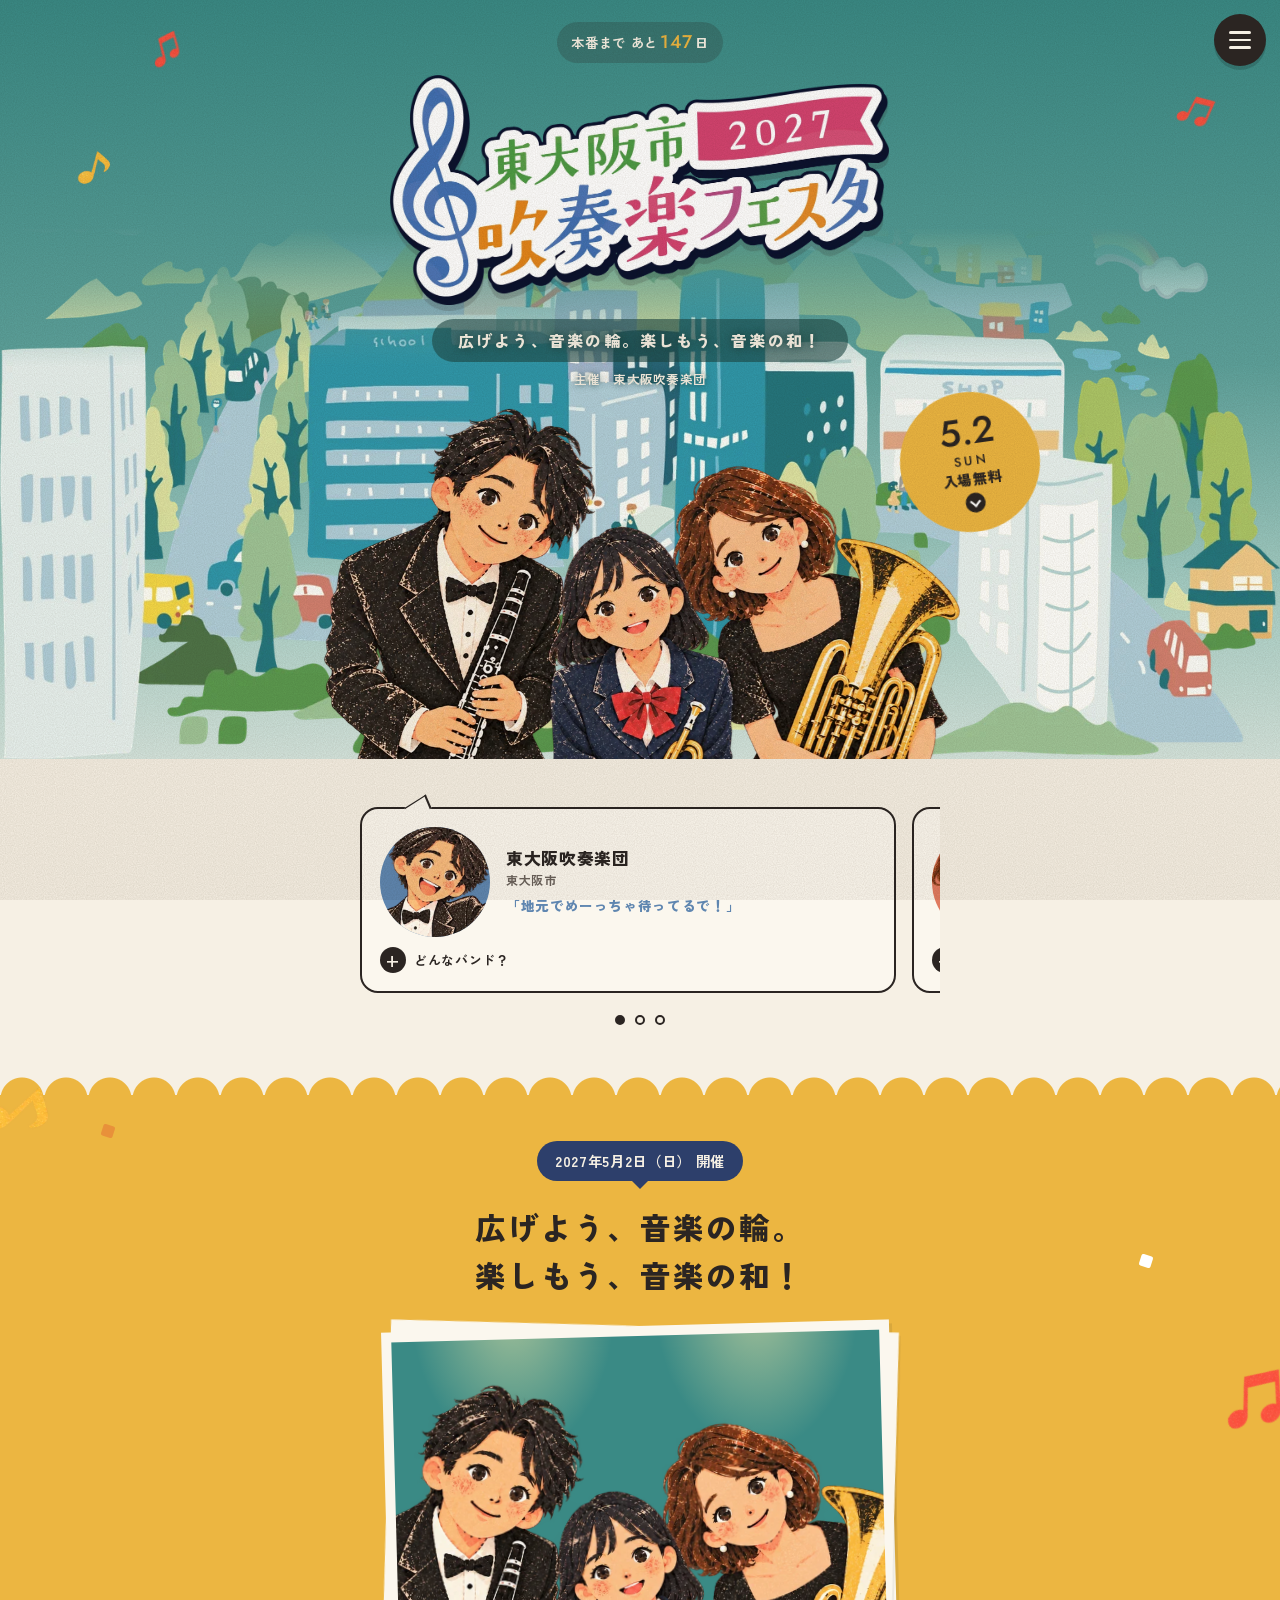
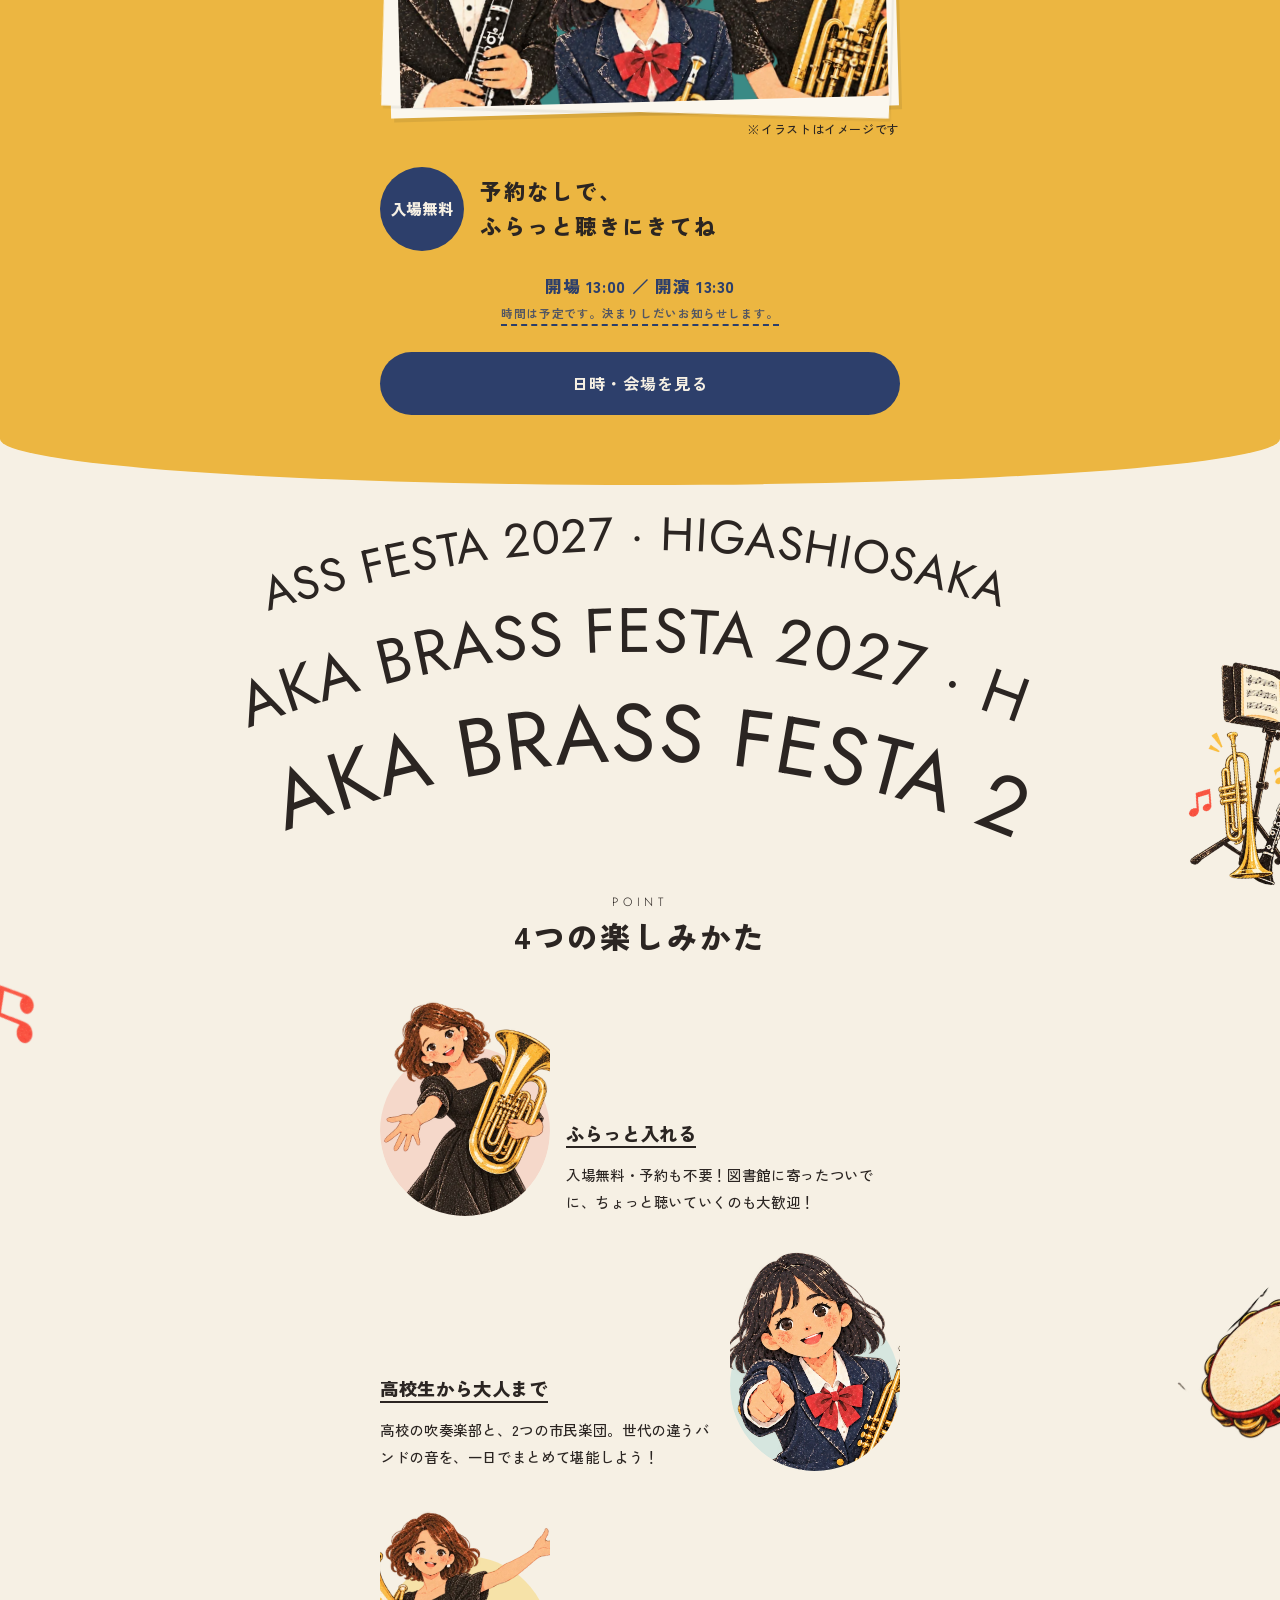
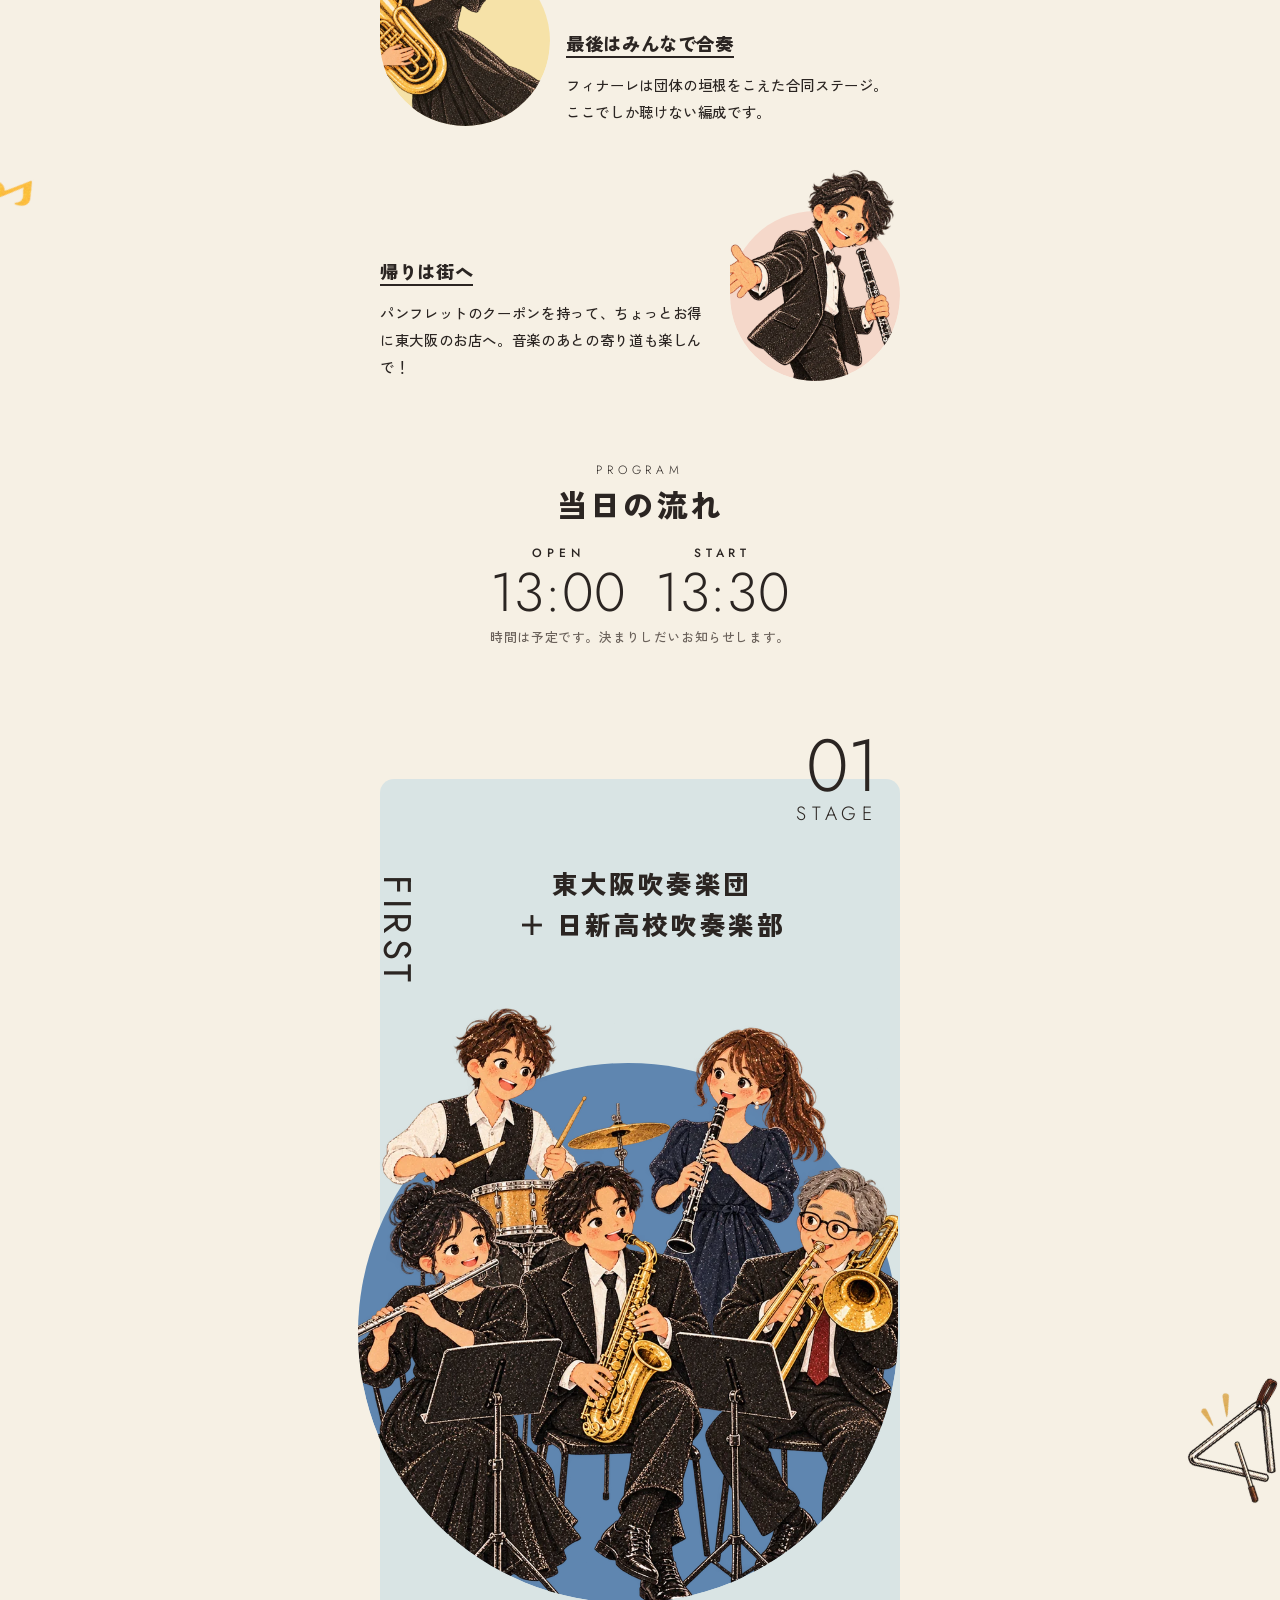
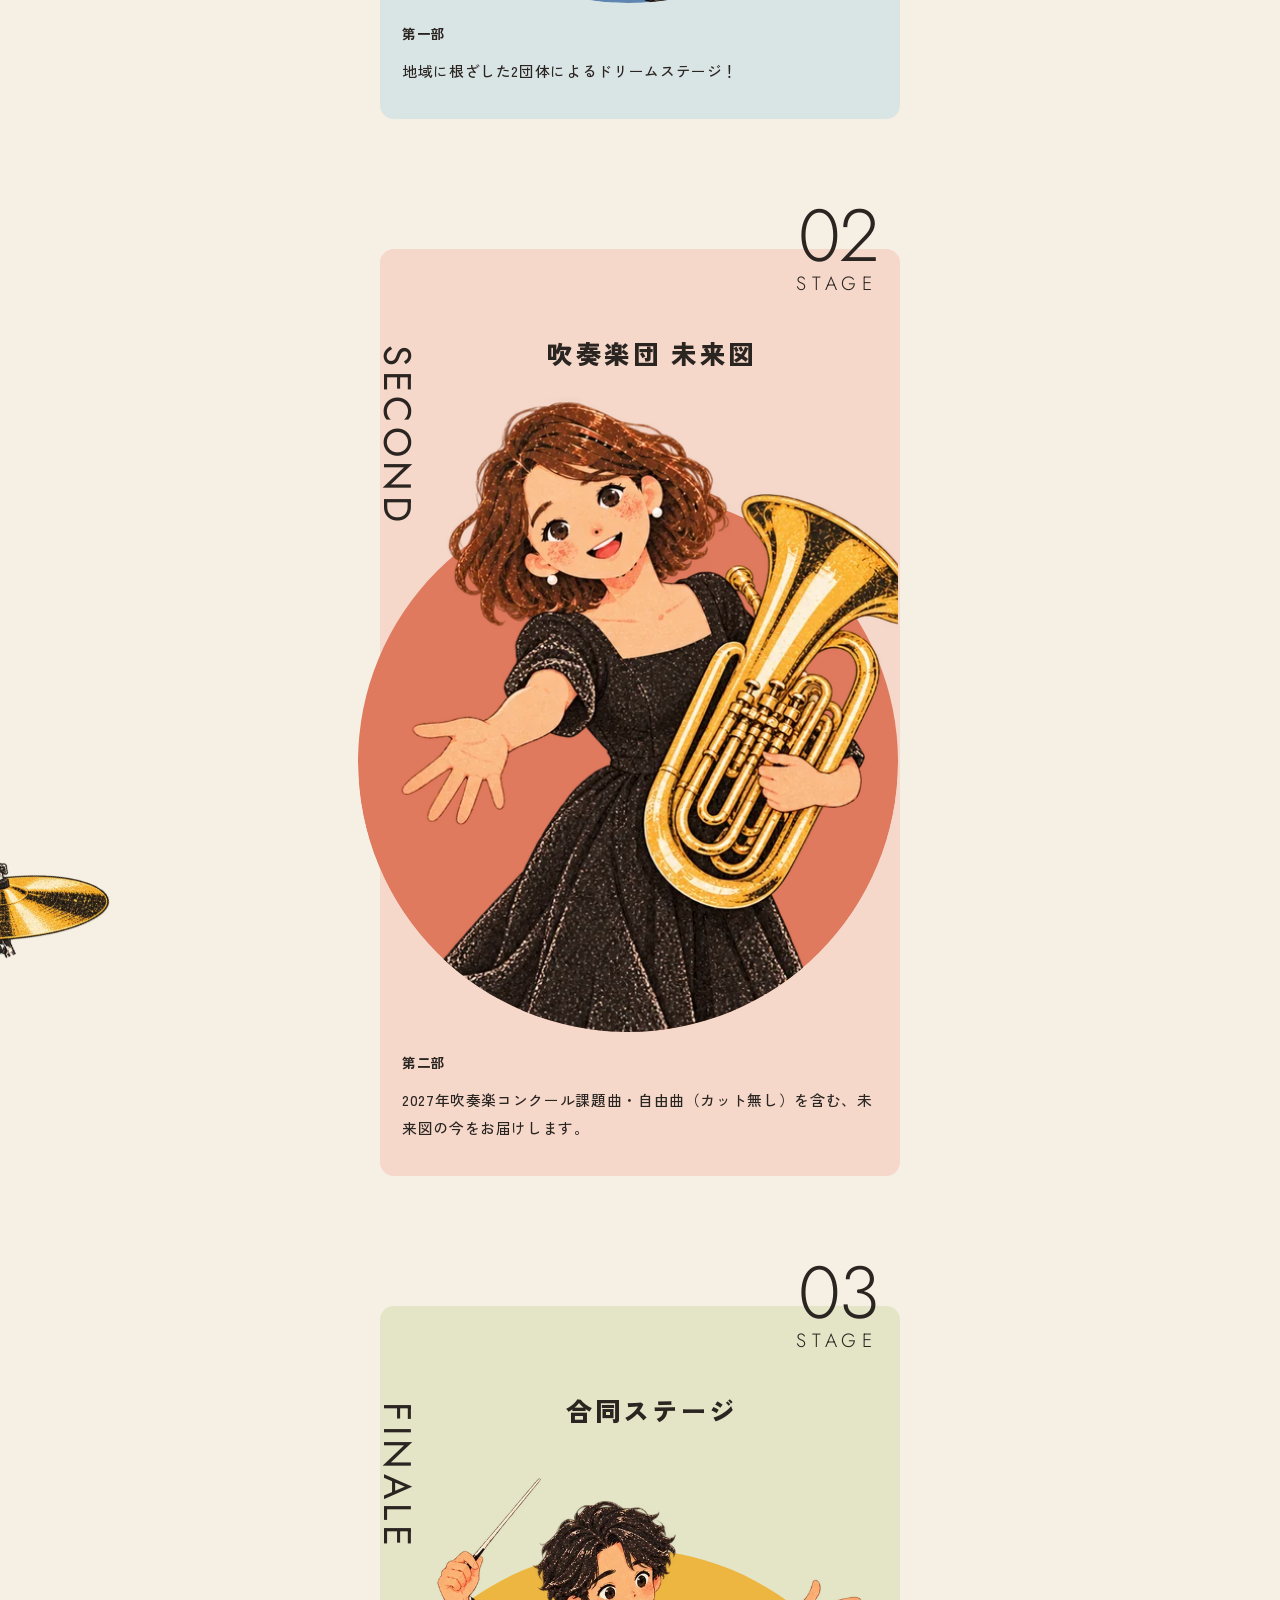
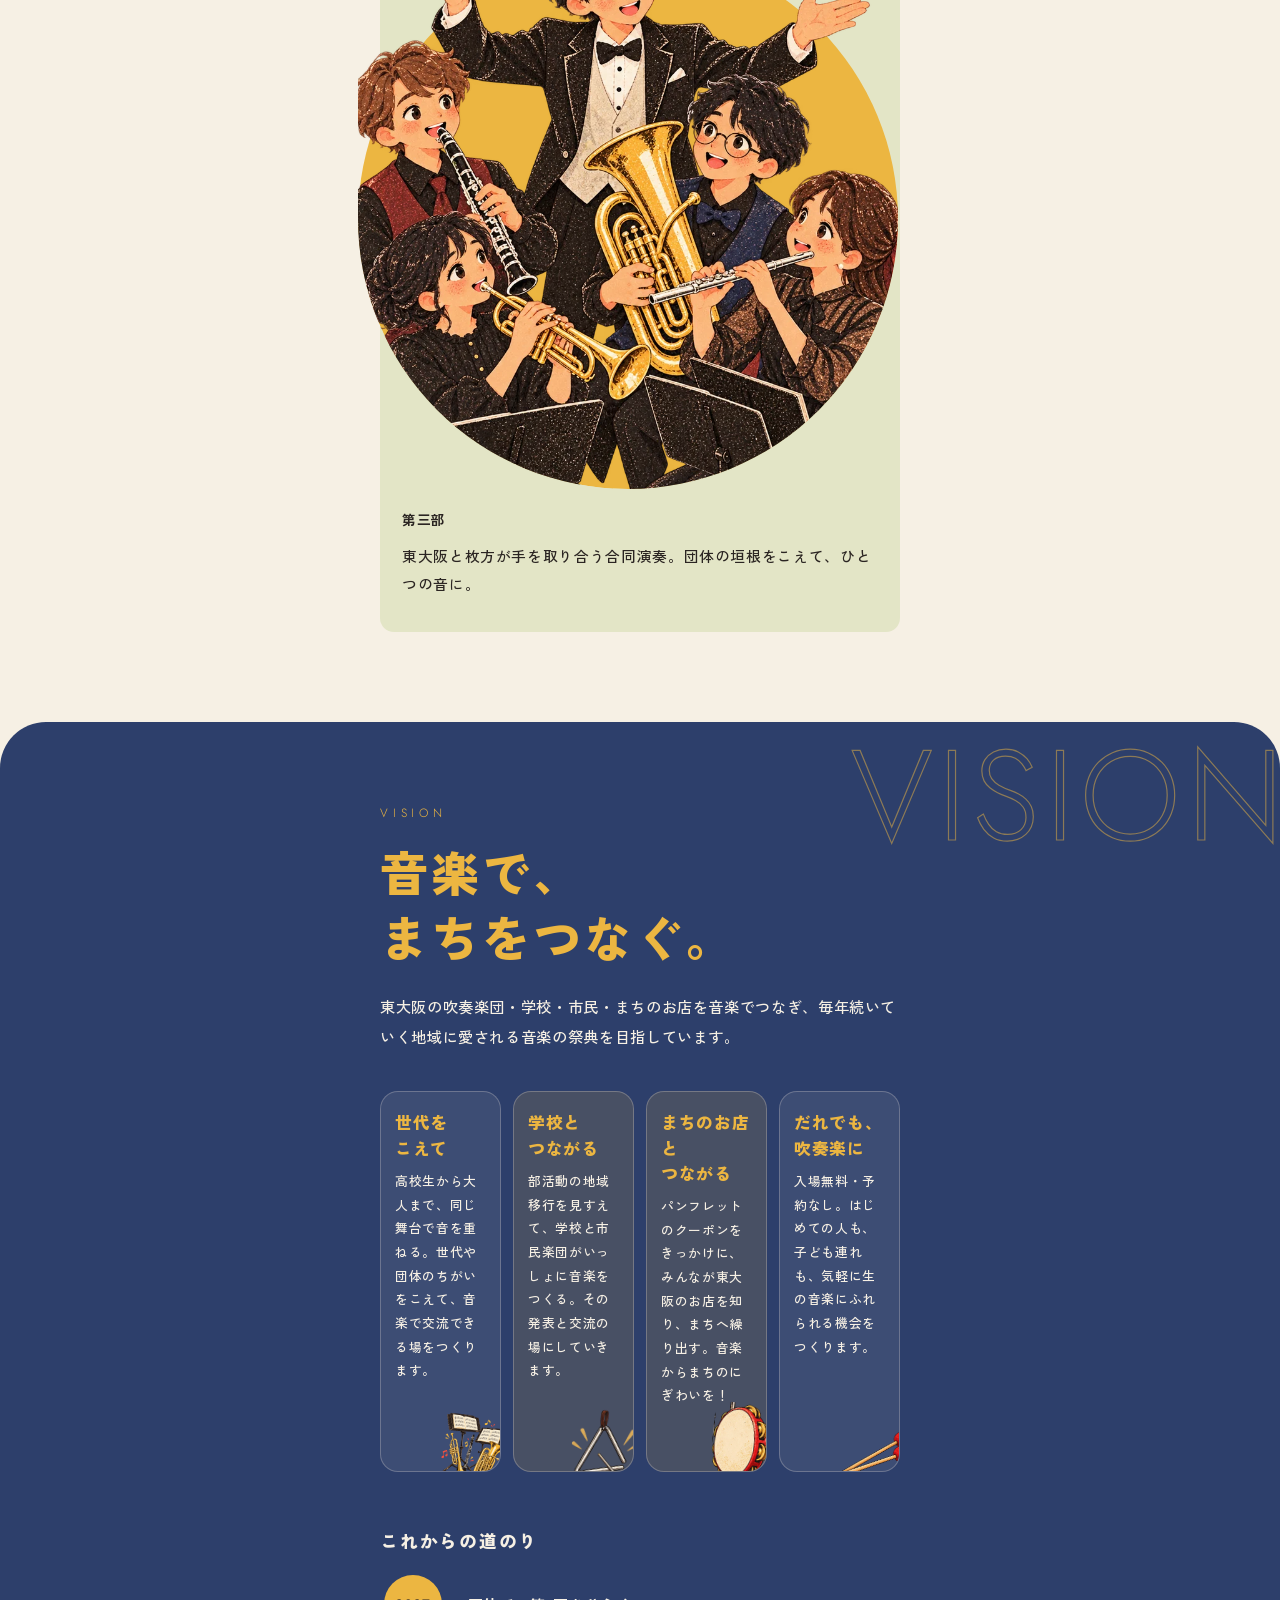
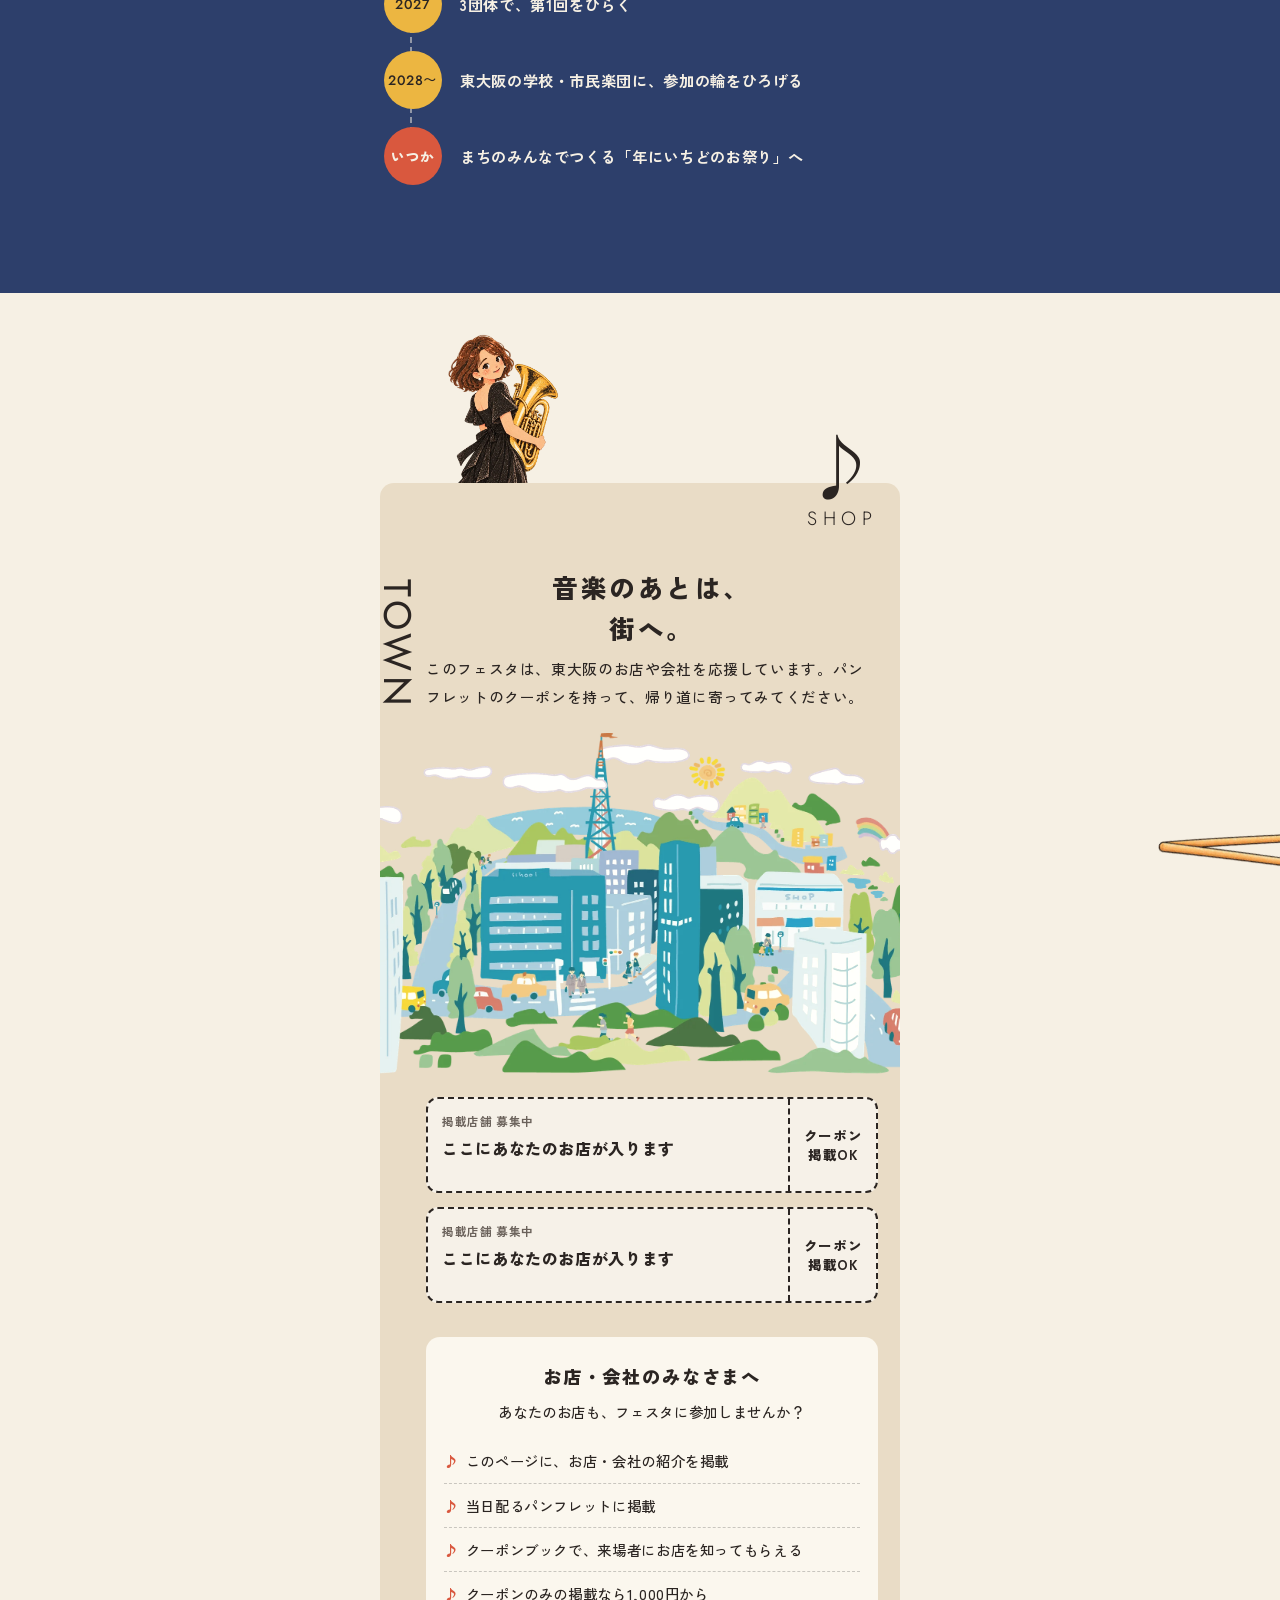
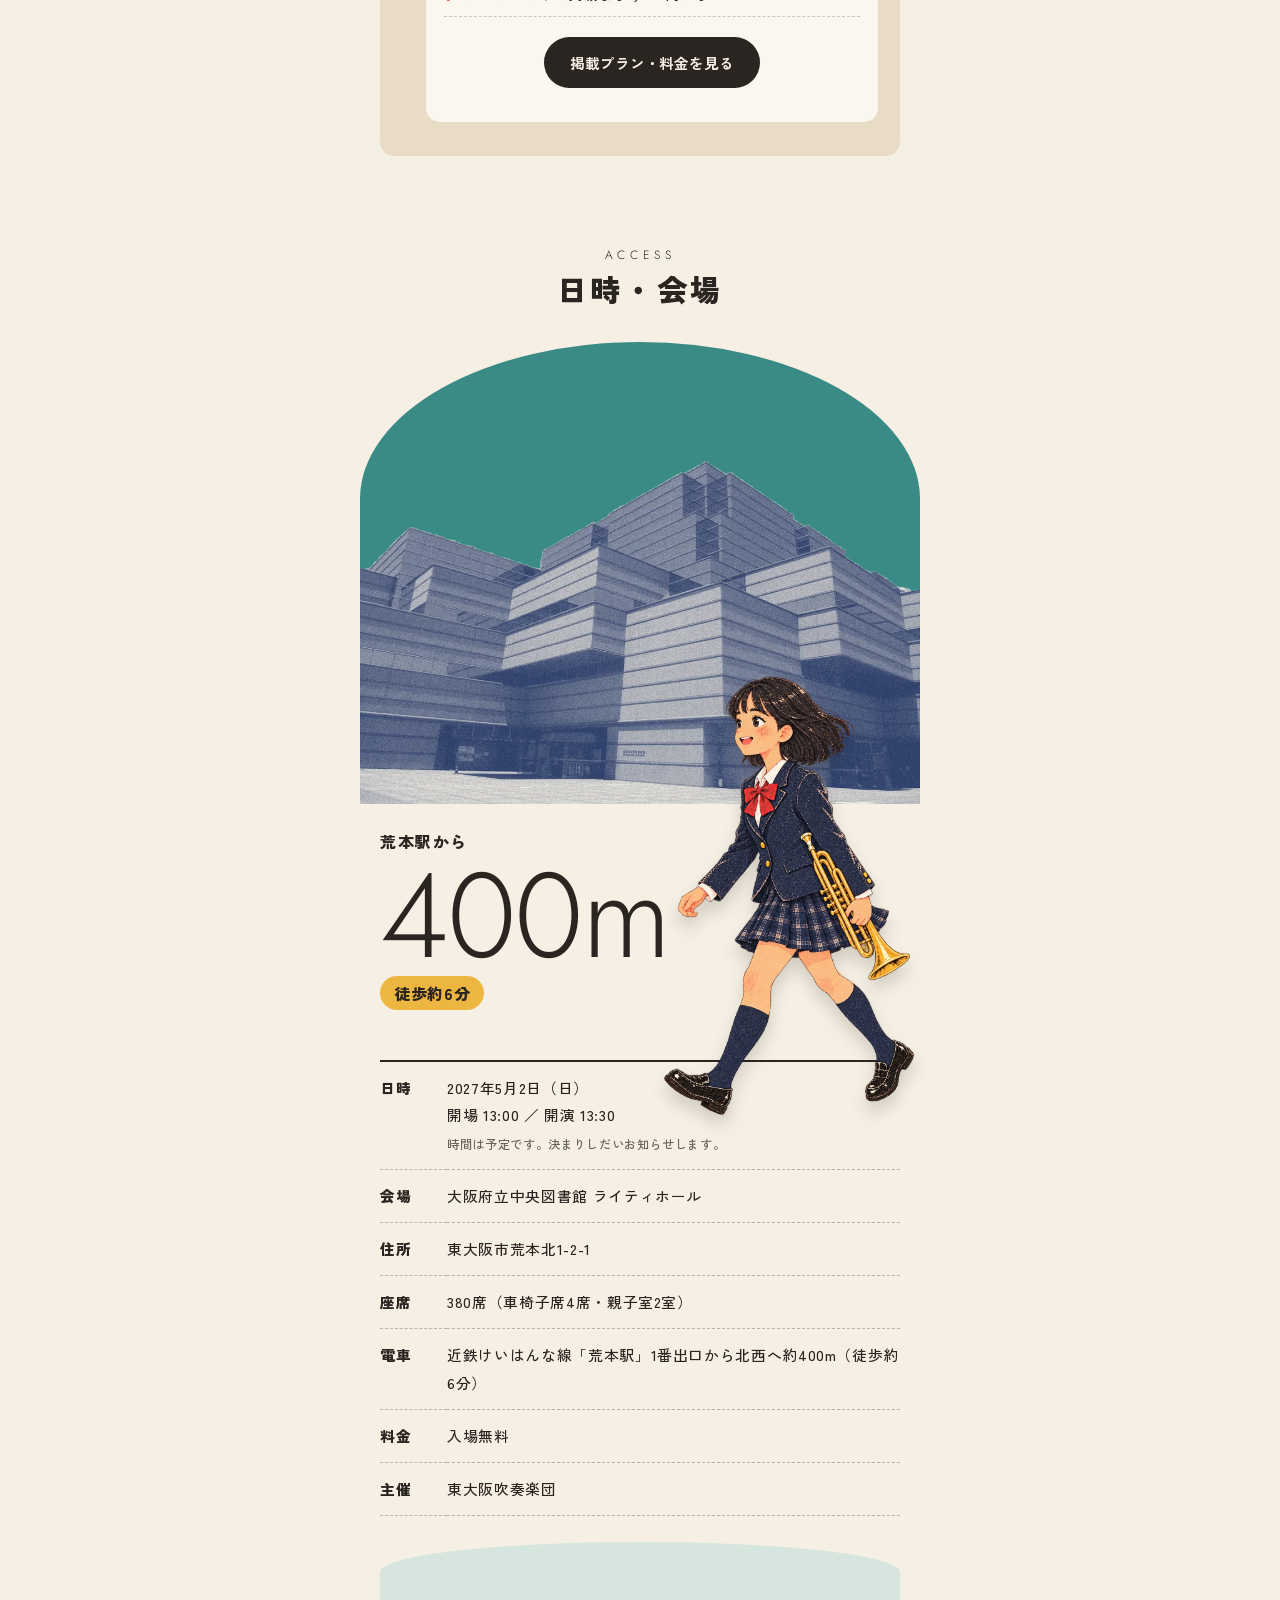
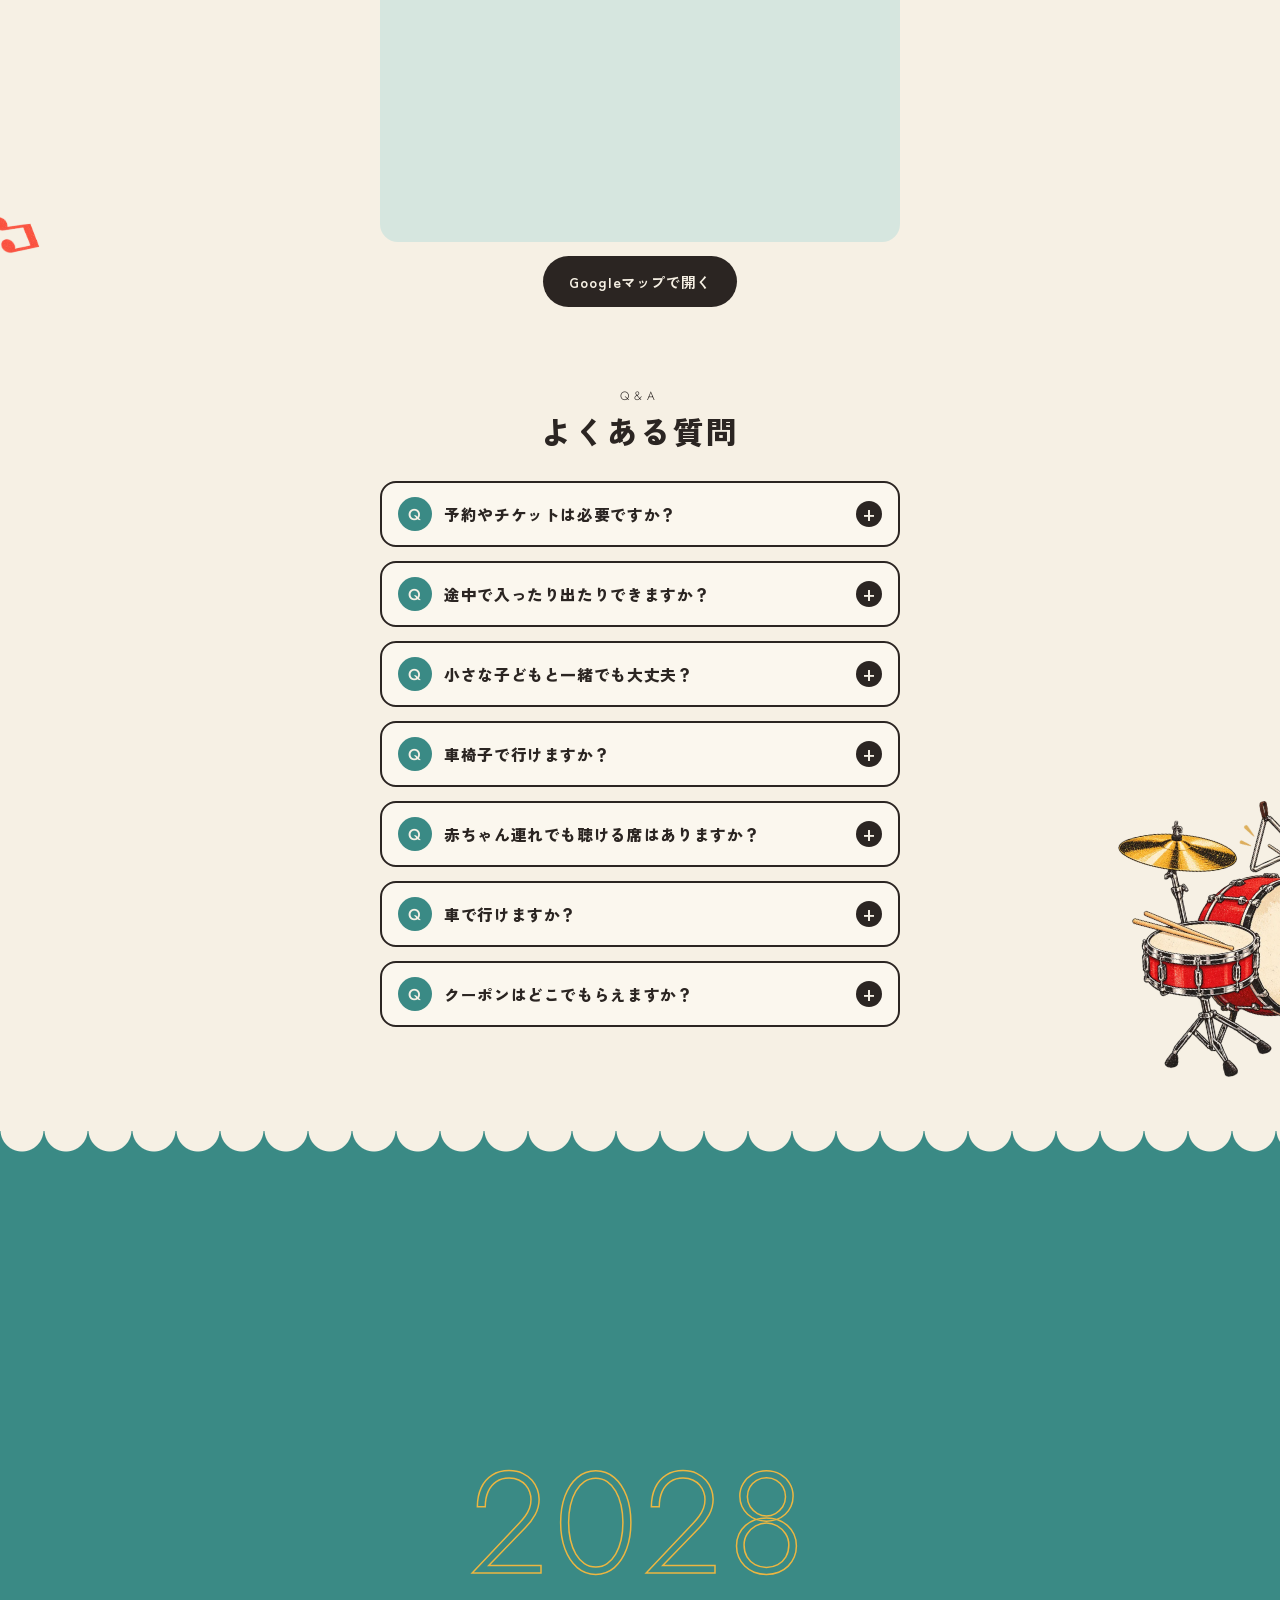
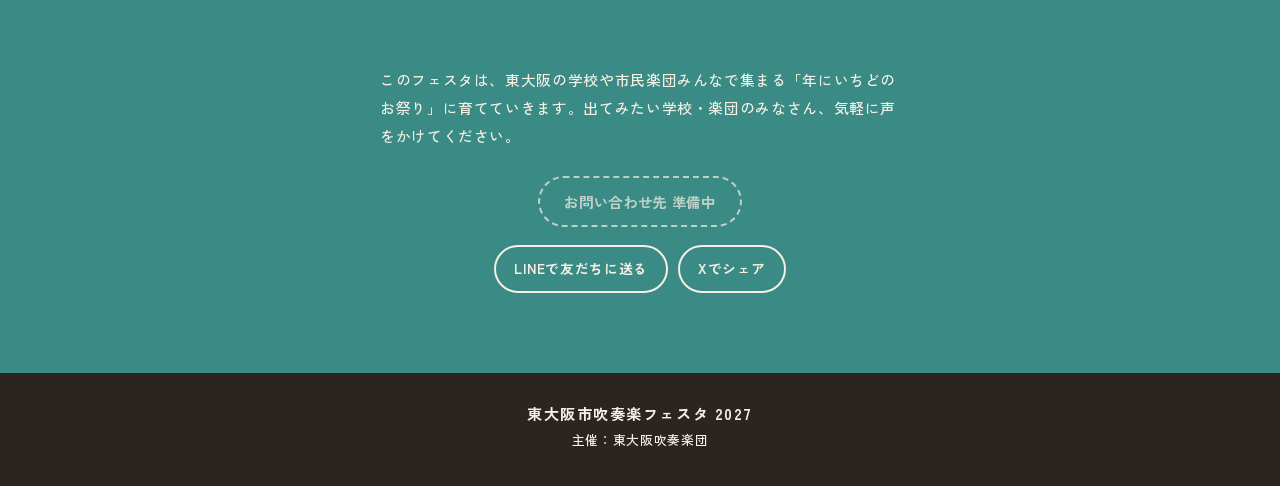
==== commit 7a6078f2: "座席数・車椅子席・親子室を確定情報として反映 Co-Authored-By: Claude Opus 5.5 <noreply@anthropic.com> Claude-Session: https" ====
--- a/index.html
+++ b/index.html
@@ -110,6 +110,7 @@
     station: "荒本駅",        // 大きく見せる駅名
     distance: "400m",         // 大きく見せる距離
     walk: "徒歩約6分",
+    seats: "380席（車椅子席4席・親子室2室）",
     photo: "images/venue.webp",  // 会場の写真（空 "" なら出ません）
     mapQuery: "大阪府立中央図書館 ライティホール",   // 地図に表示する場所（Googleマップで検索する言葉）
     mapUrl: "https://maps.app.goo.gl/kAeZNDkgXrctFNdb9"  // 「Googleマップで開く」ボタンのリンク
@@ -120,8 +121,8 @@
     { q: "予約やチケットは必要ですか？", a: "不要です！入場無料なので、当日そのままお越しください。", fixed: true },
     { q: "途中で入ったり出たりできますか？", a: "曲と曲の間であれば出入りできます。", fixed: true },
     { q: "小さな子どもと一緒でも大丈夫？", a: "大歓迎です！ご家族みんなで楽しんでください。", fixed: true },
-    { q: "車椅子で行けますか？", a: "会場のライティホールには車椅子席があります。数に限りがあるため、くわしい使い方は決まりしだいお知らせします。", fixed: false },
-    { q: "赤ちゃん連れでも聴ける席はありますか？", a: "親子席があります。泣いてしまっても気にせず楽しめるよう、ご利用ください。くわしい使い方は決まりしだいお知らせします。", fixed: false },
+    { q: "車椅子で行けますか？", a: "会場のライティホールには車椅子席が4席あります。自由にご利用ください。", fixed: true },
+    { q: "赤ちゃん連れでも聴ける席はありますか？", a: "親子室が2室あります。お子さんが泣いてしまっても気にせず楽しめますので、自由にご利用ください。", fixed: true },
     { q: "車で行けますか？", a: "駐車場に限りがございますので、電車でのご来場をお勧めします！", fixed: true },
     { q: "クーポンはどこでもらえますか？", a: "当日、会場でお配りするパンフレットについています。", fixed: true }
   ],
@@ -819,6 +820,7 @@
   <dt>日時</dt><dd>${F.dateLong}<br>開場 ${F.open} ／ 開演 ${F.start}${F.timeNote ? `<br><small>${F.timeNote}</small>` : ""}</dd>
   <dt>会場</dt><dd>${F.venue.name}</dd>
   <dt>住所</dt><dd>${F.venue.address}</dd>
+  ${F.venue.seats ? `<dt>座席</dt><dd>${F.venue.seats}</dd>` : ""}
   <dt>電車</dt><dd>${F.venue.access}</dd>
   <dt>料金</dt><dd>${F.price}${F.notice ? "（予定）" : ""}</dd>
   <dt>主催</dt><dd>${F.host}</dd>`;
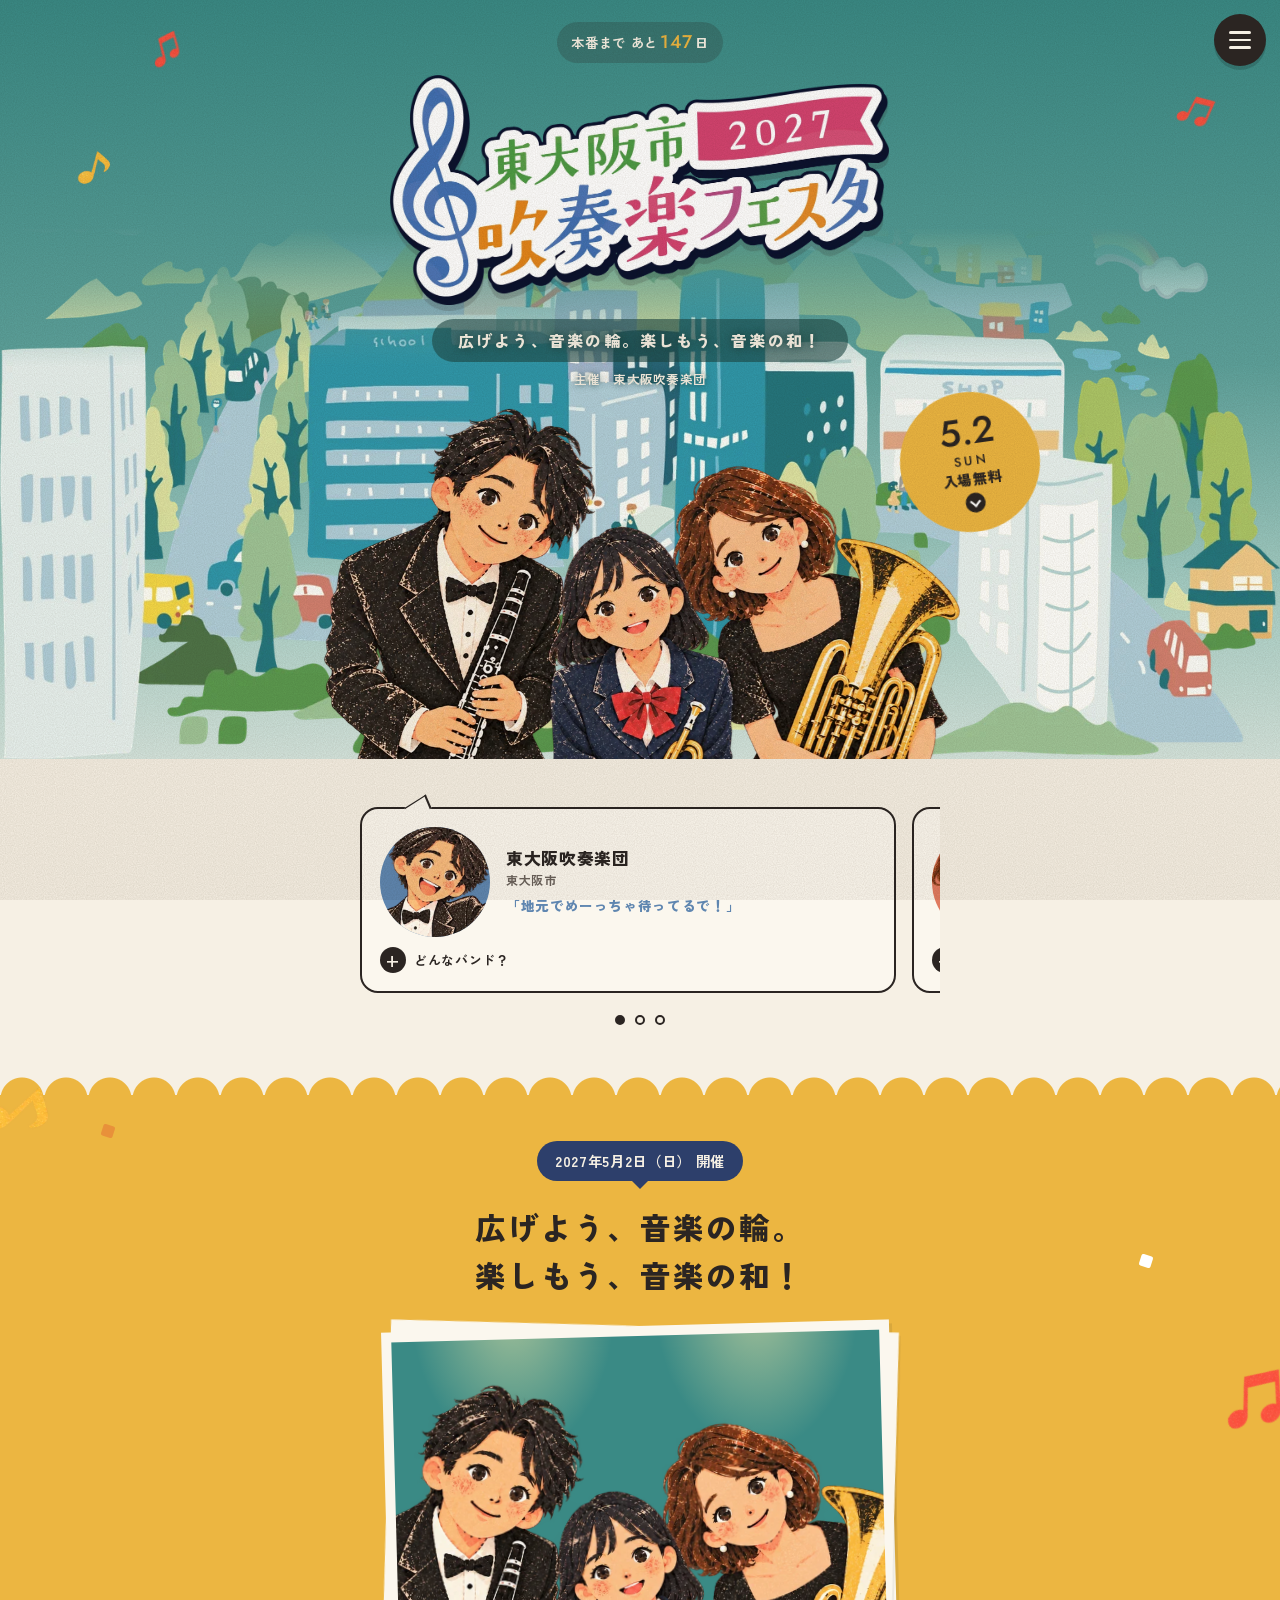
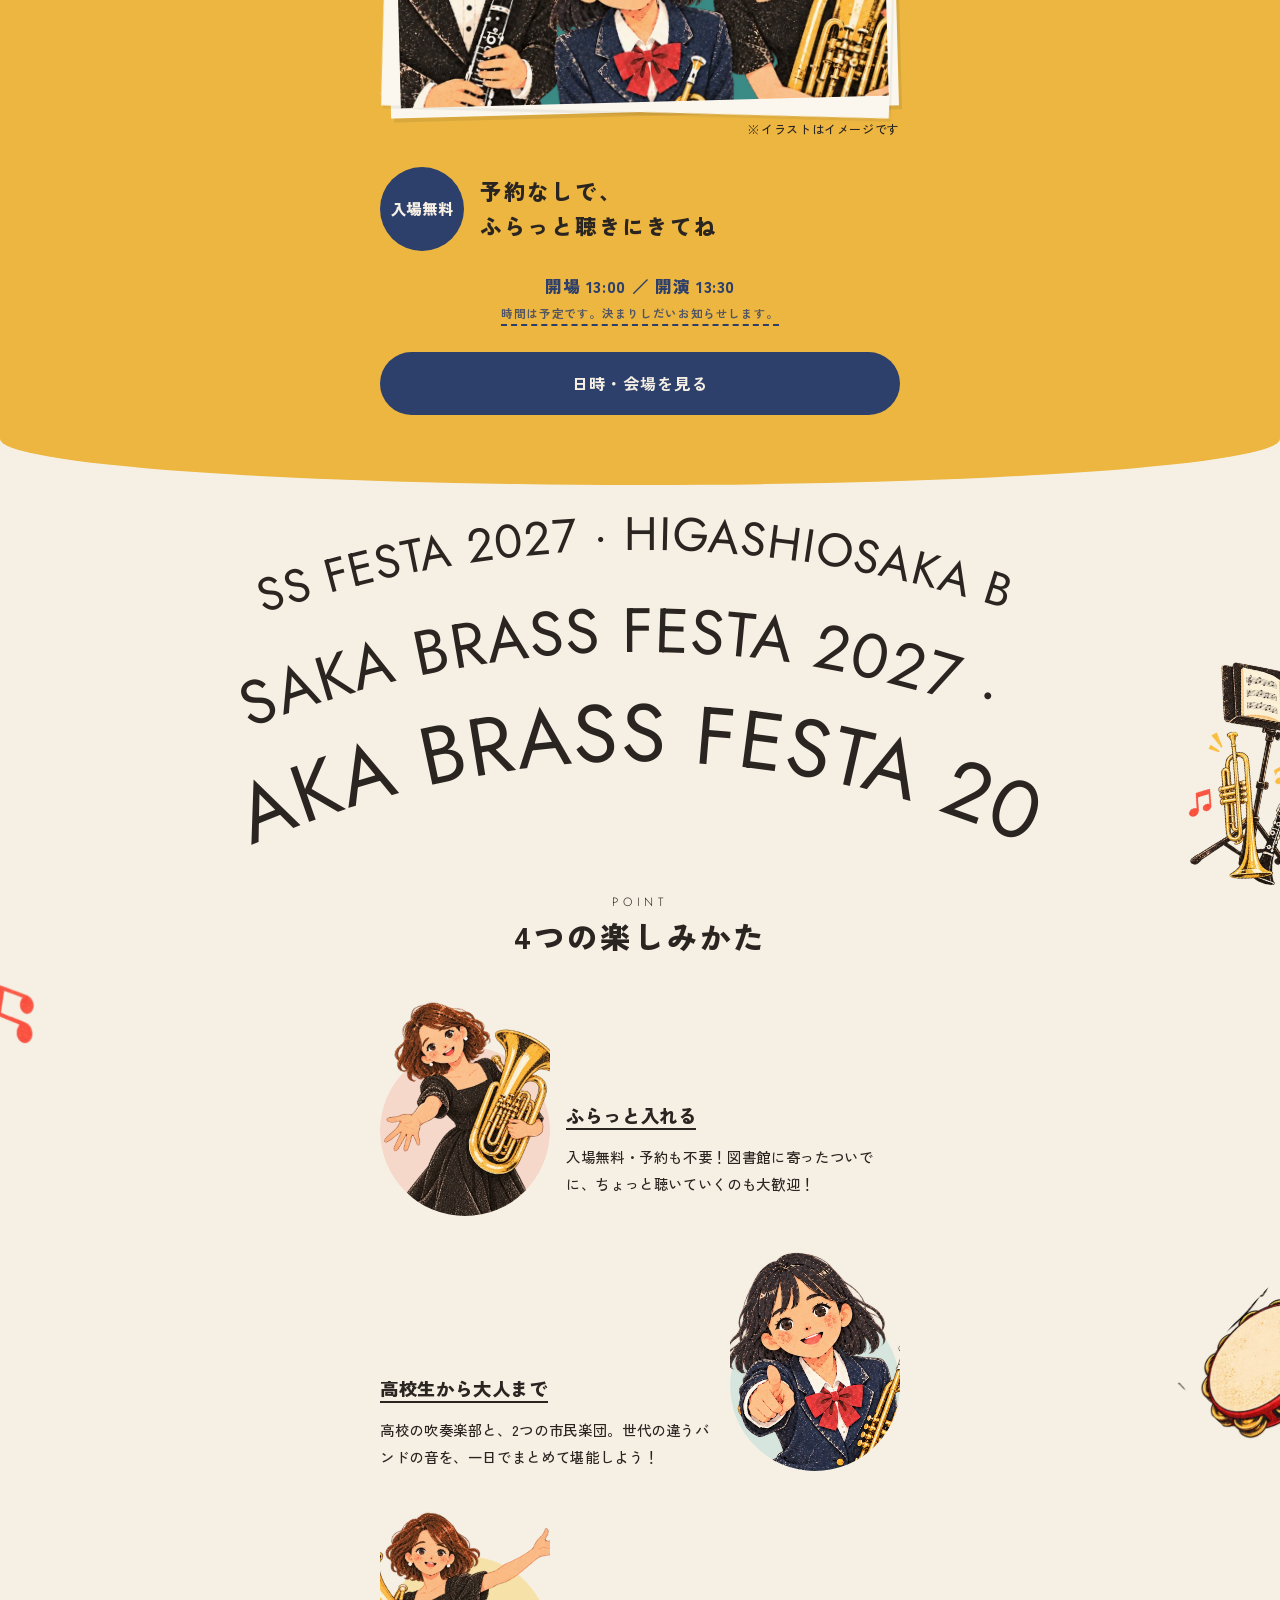
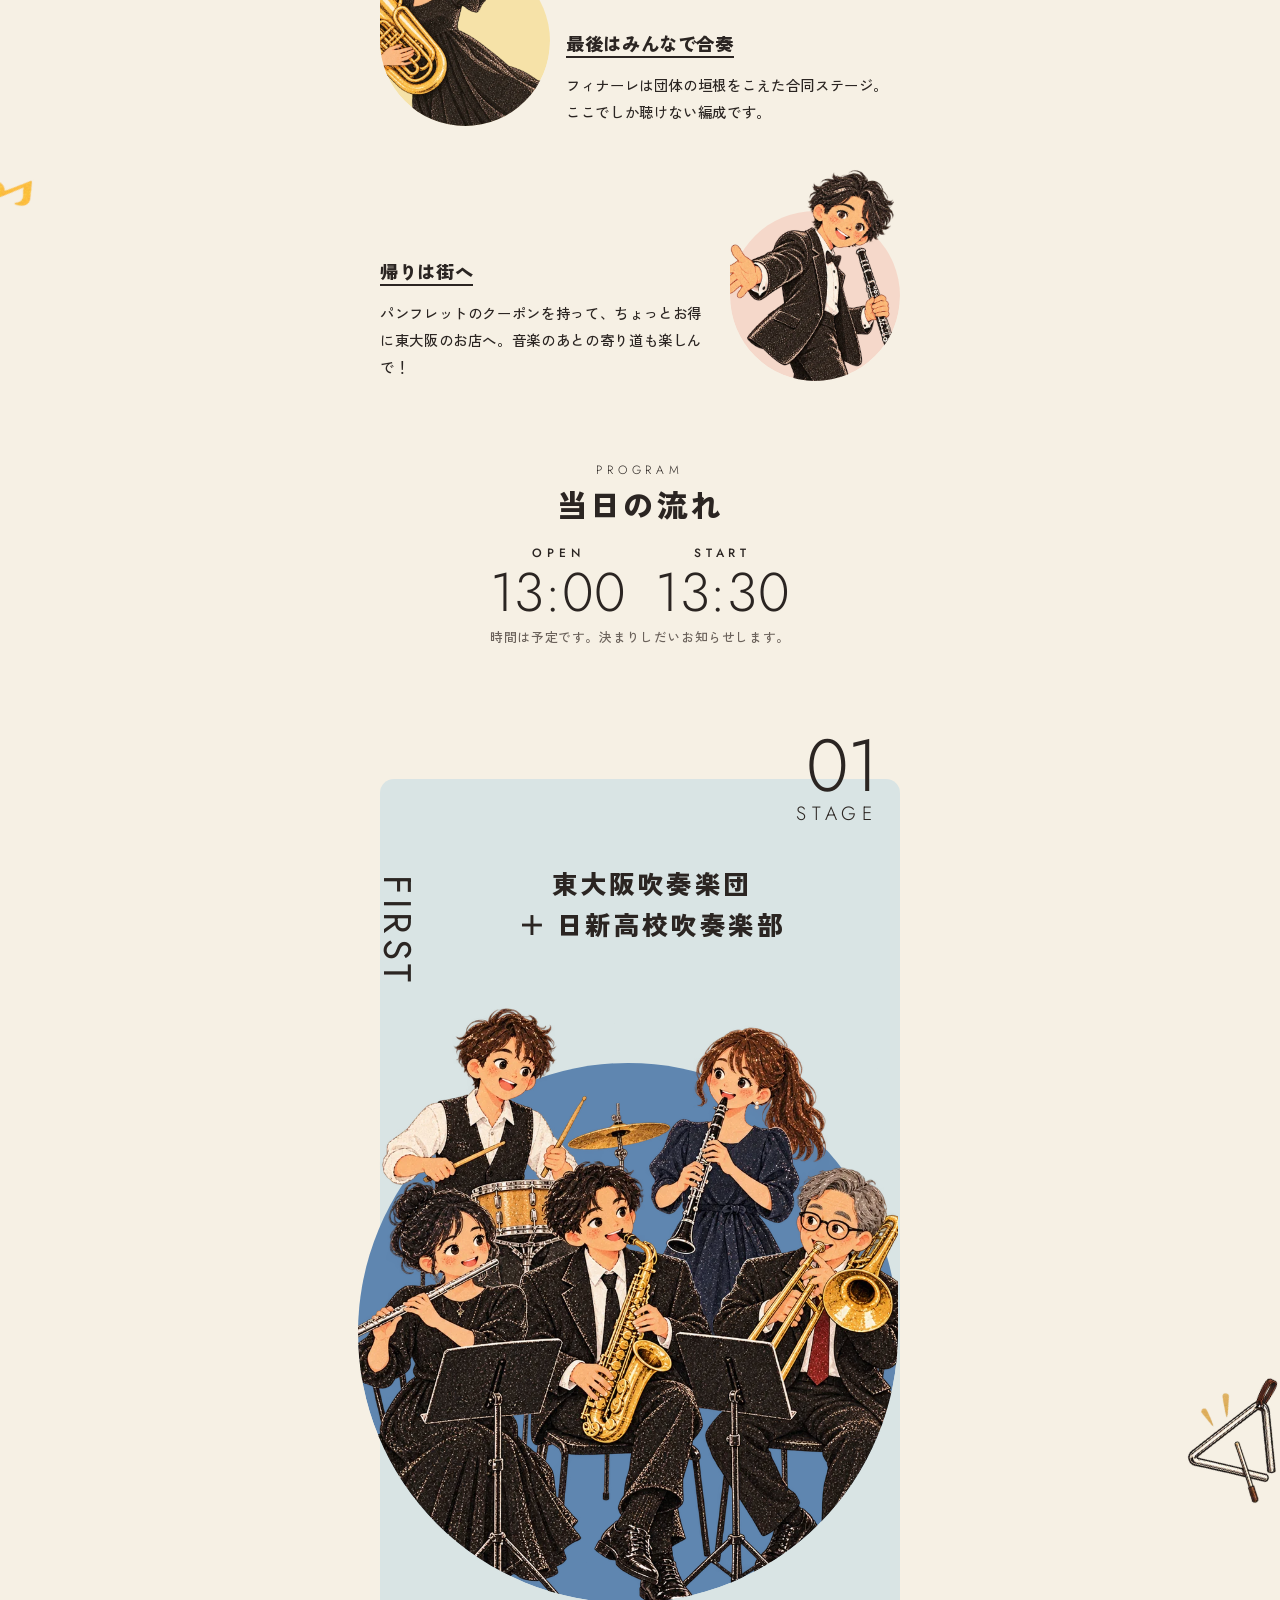
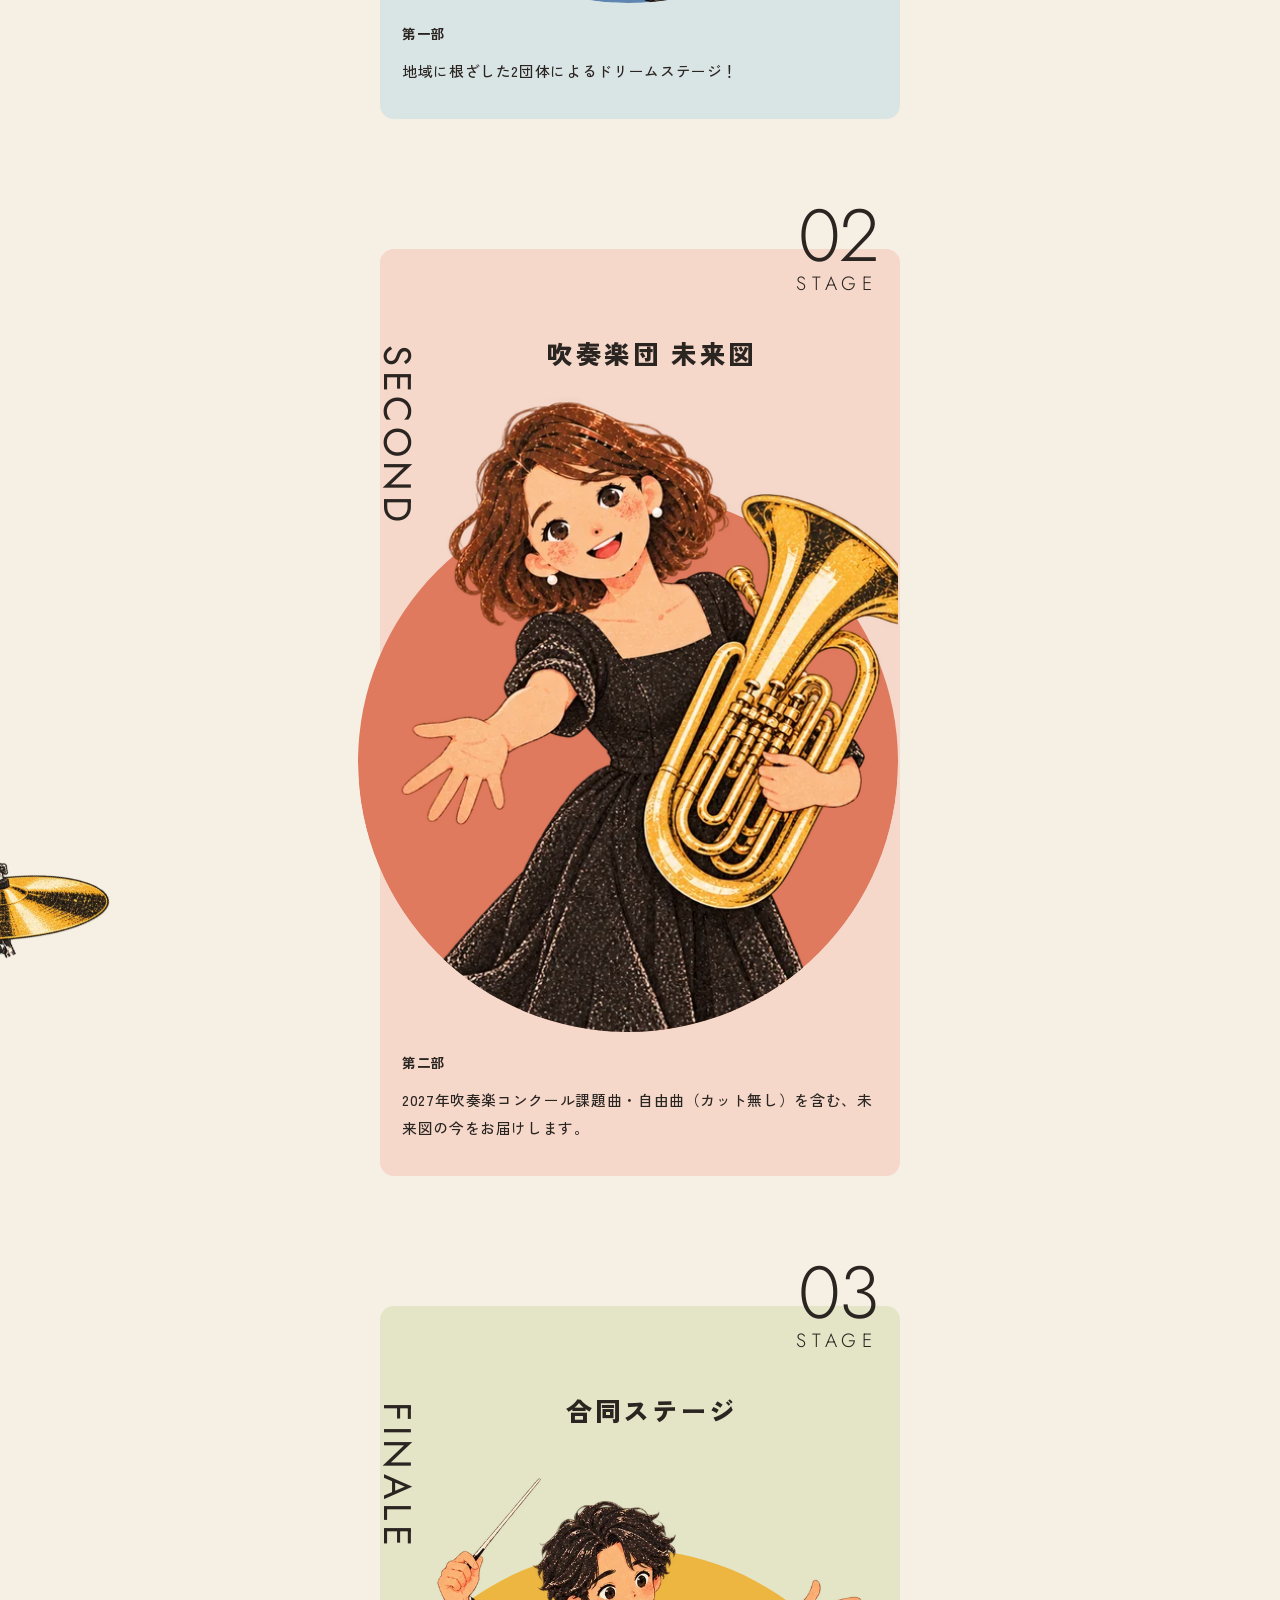
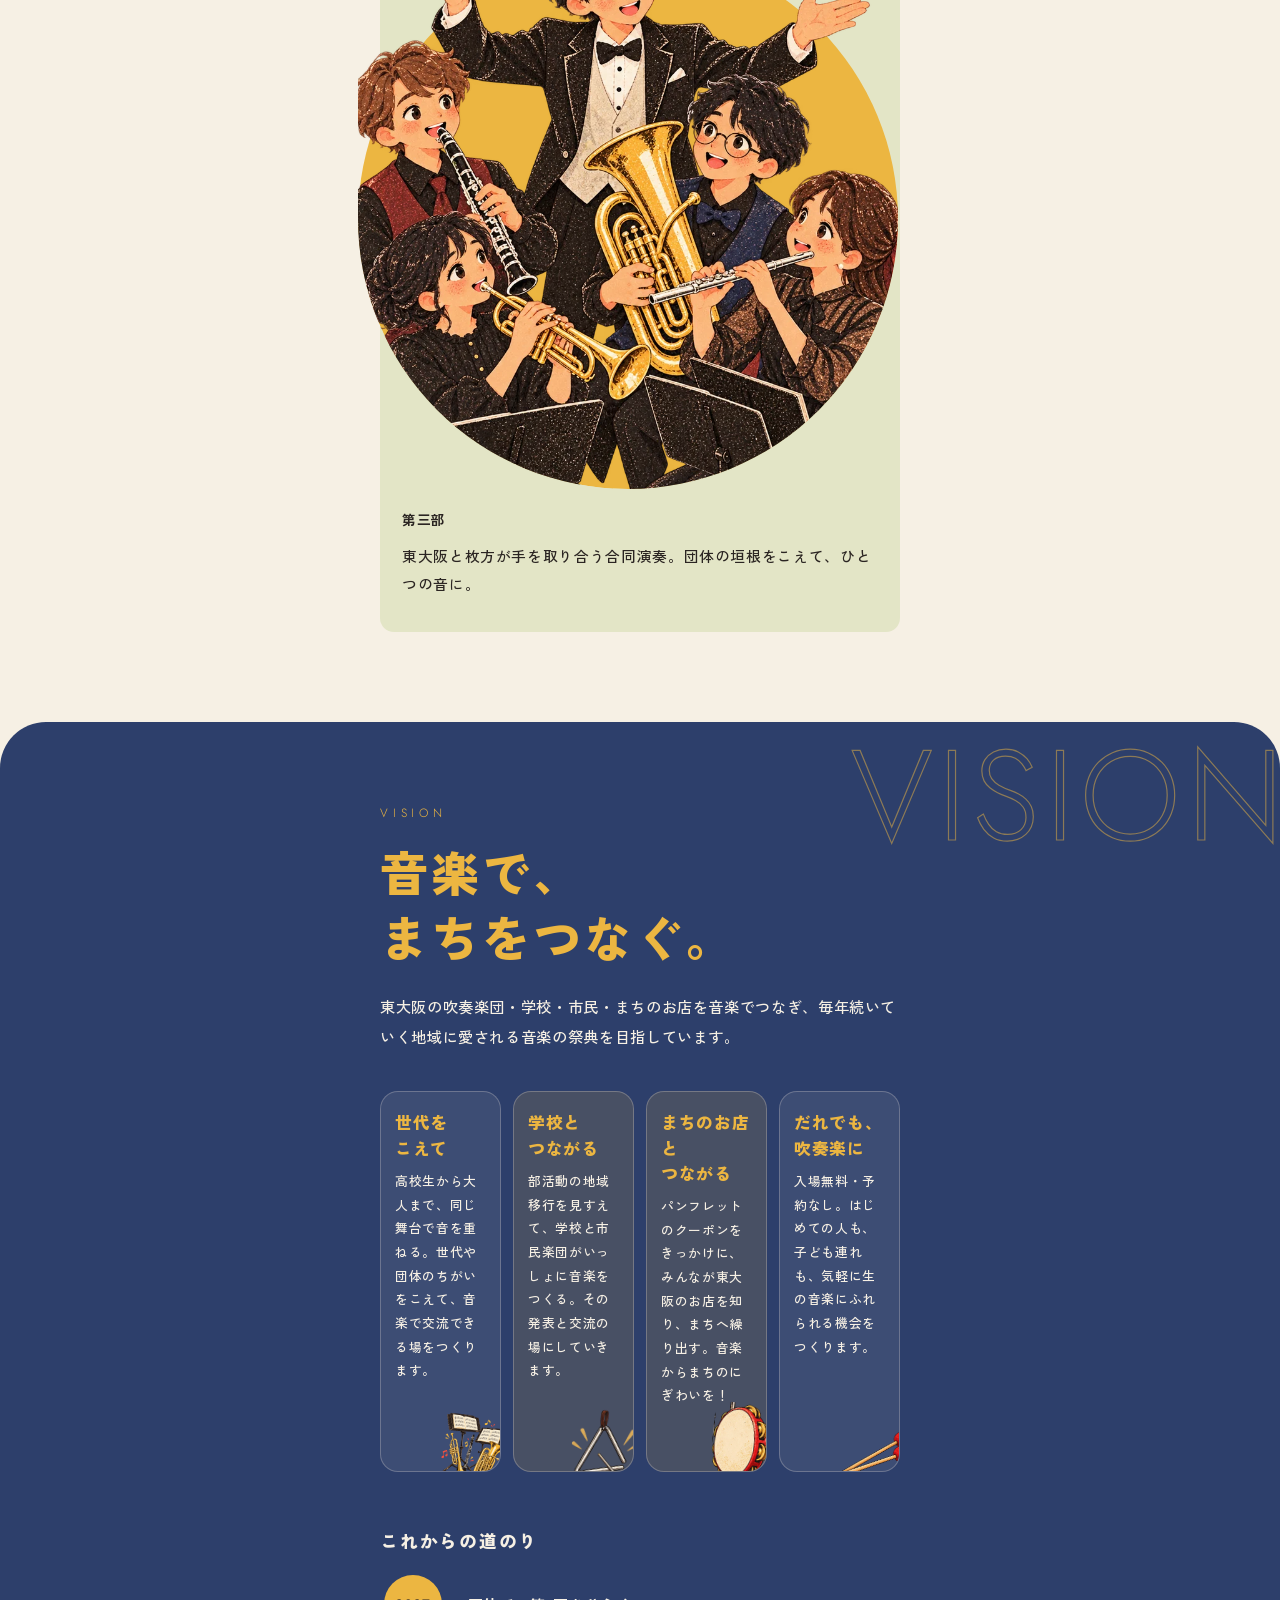
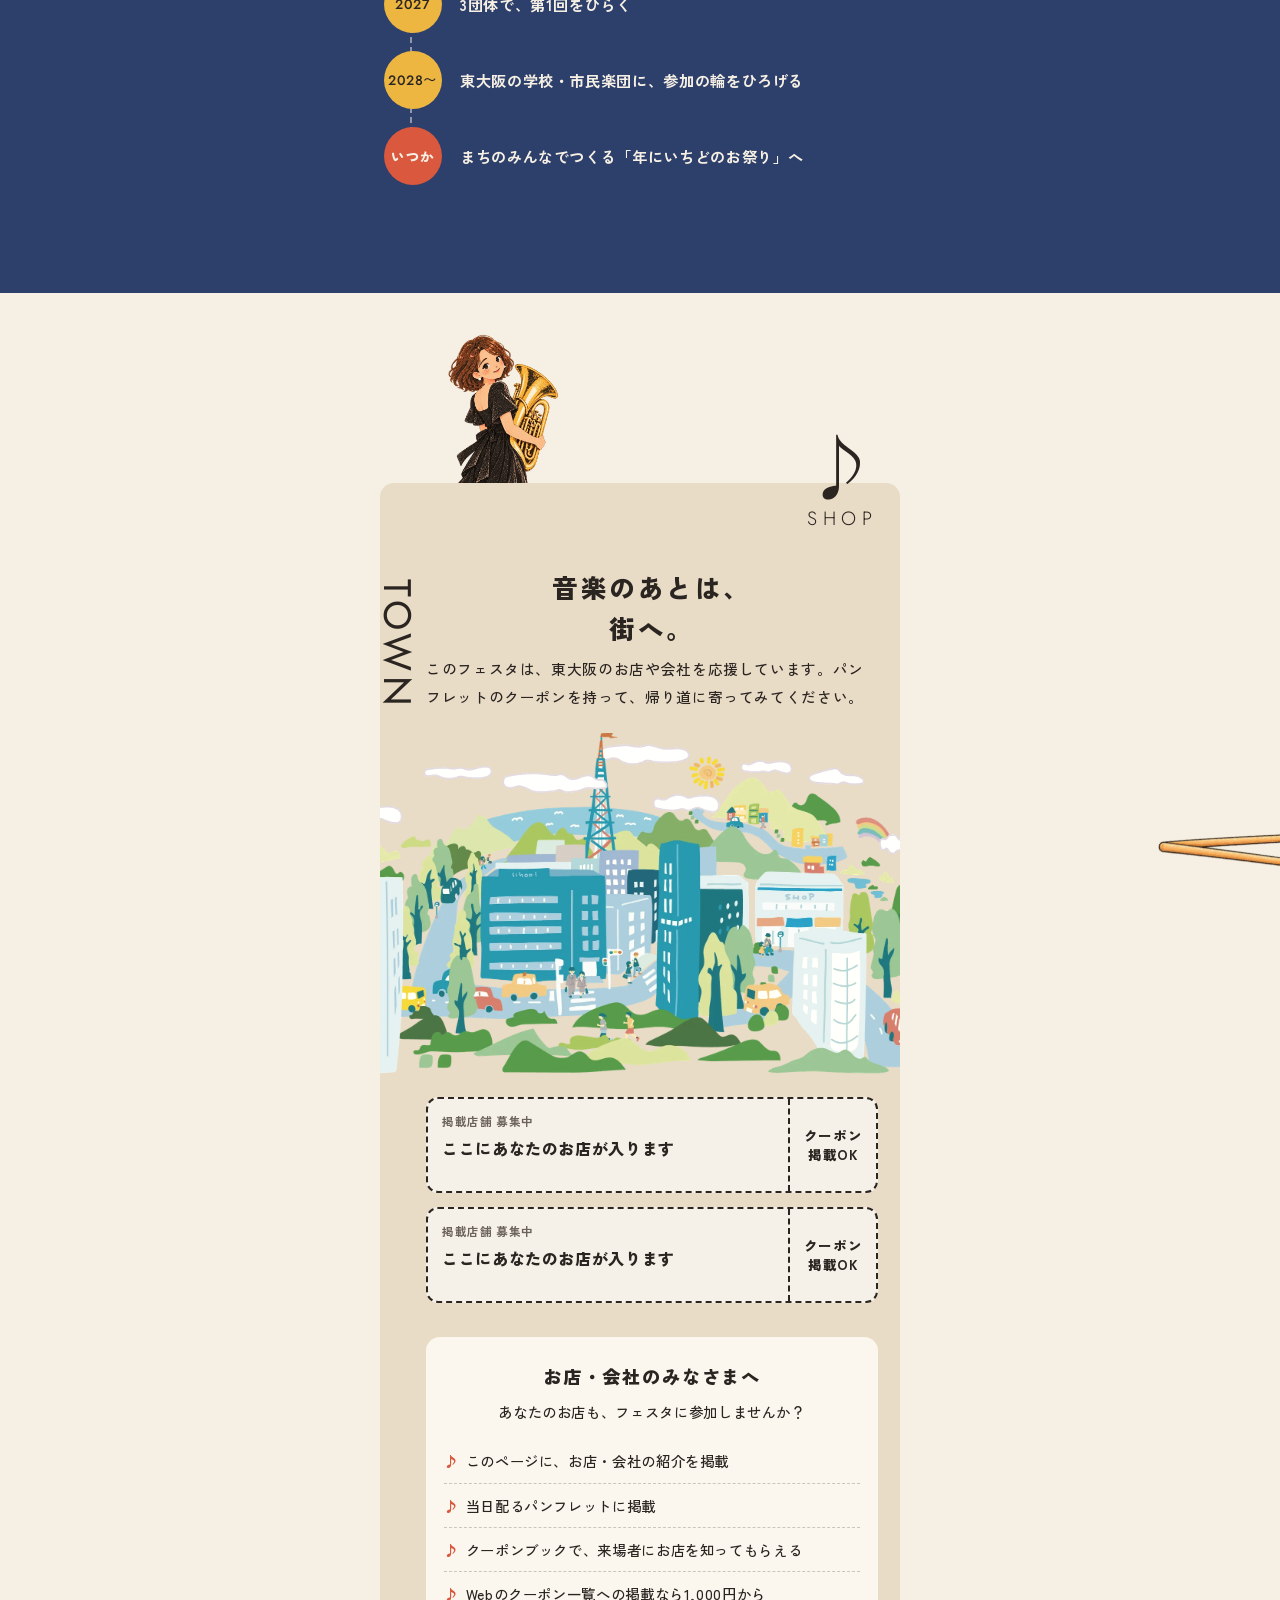
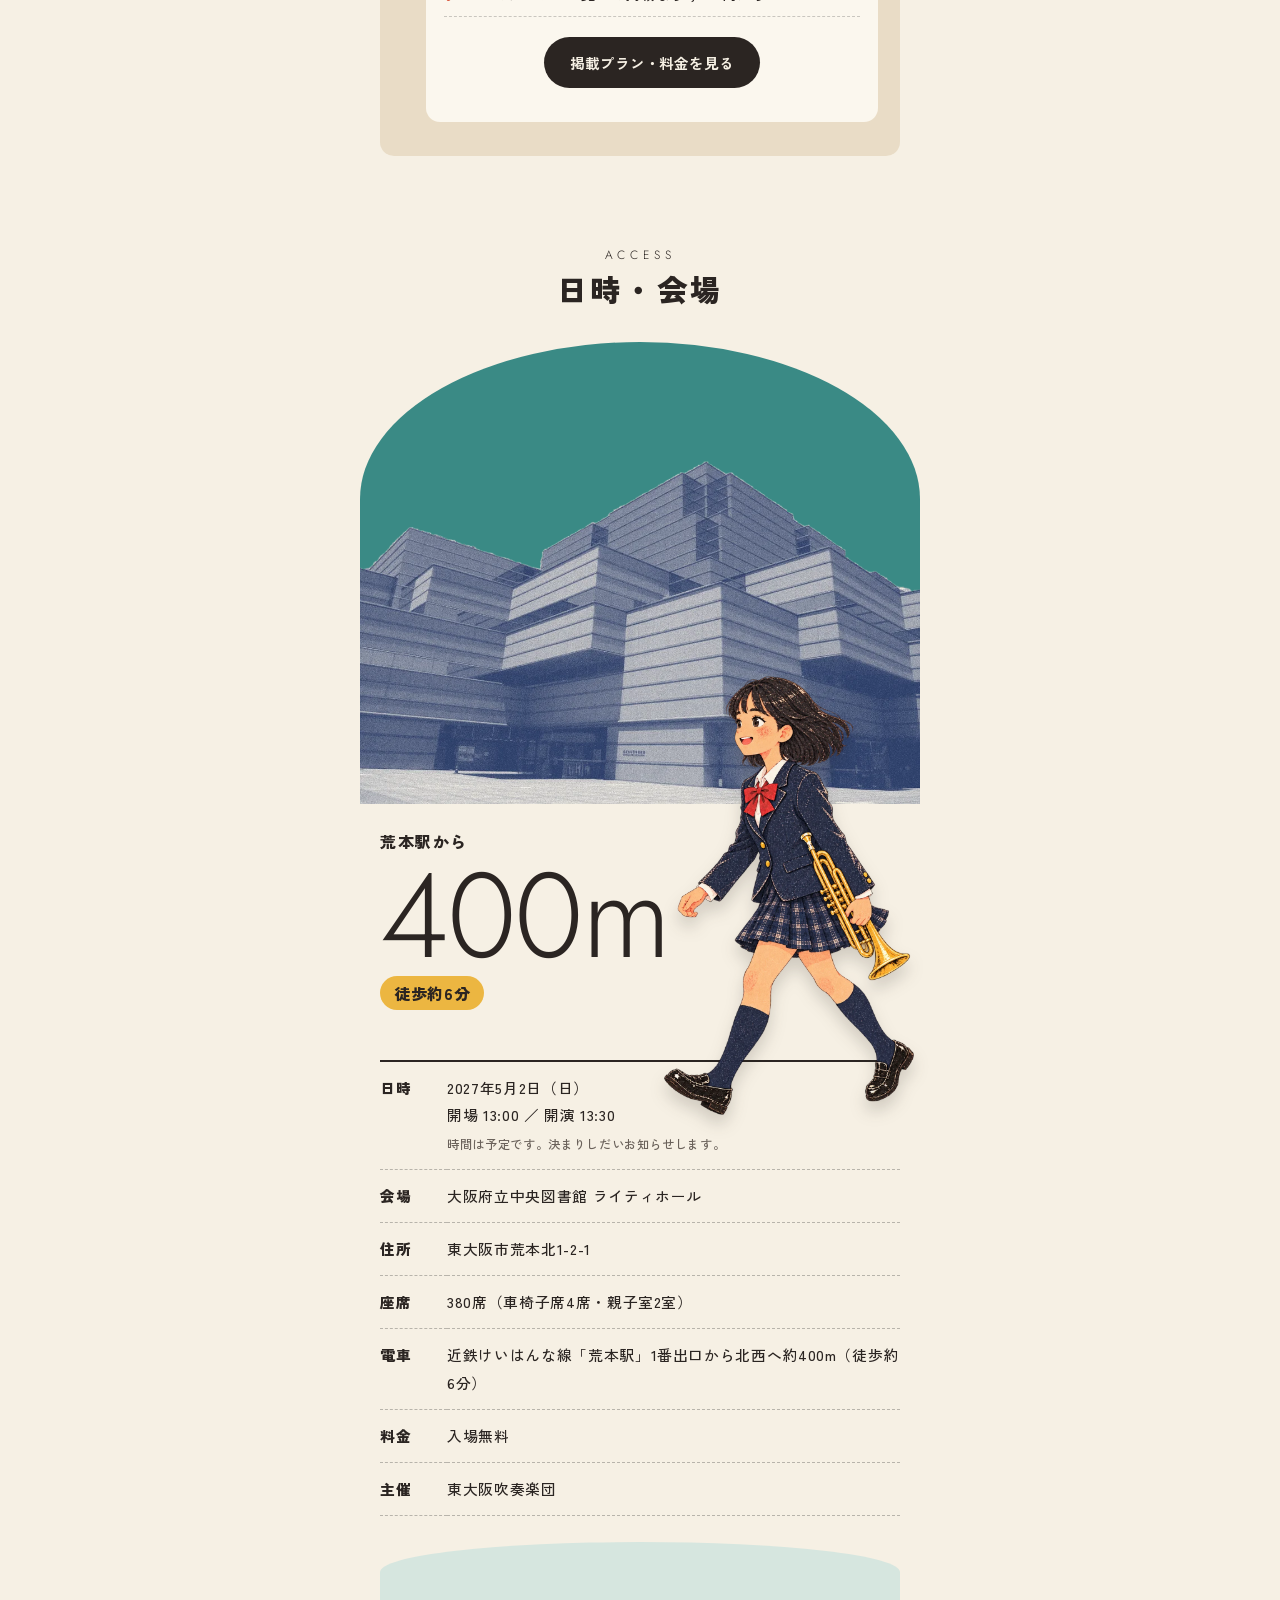
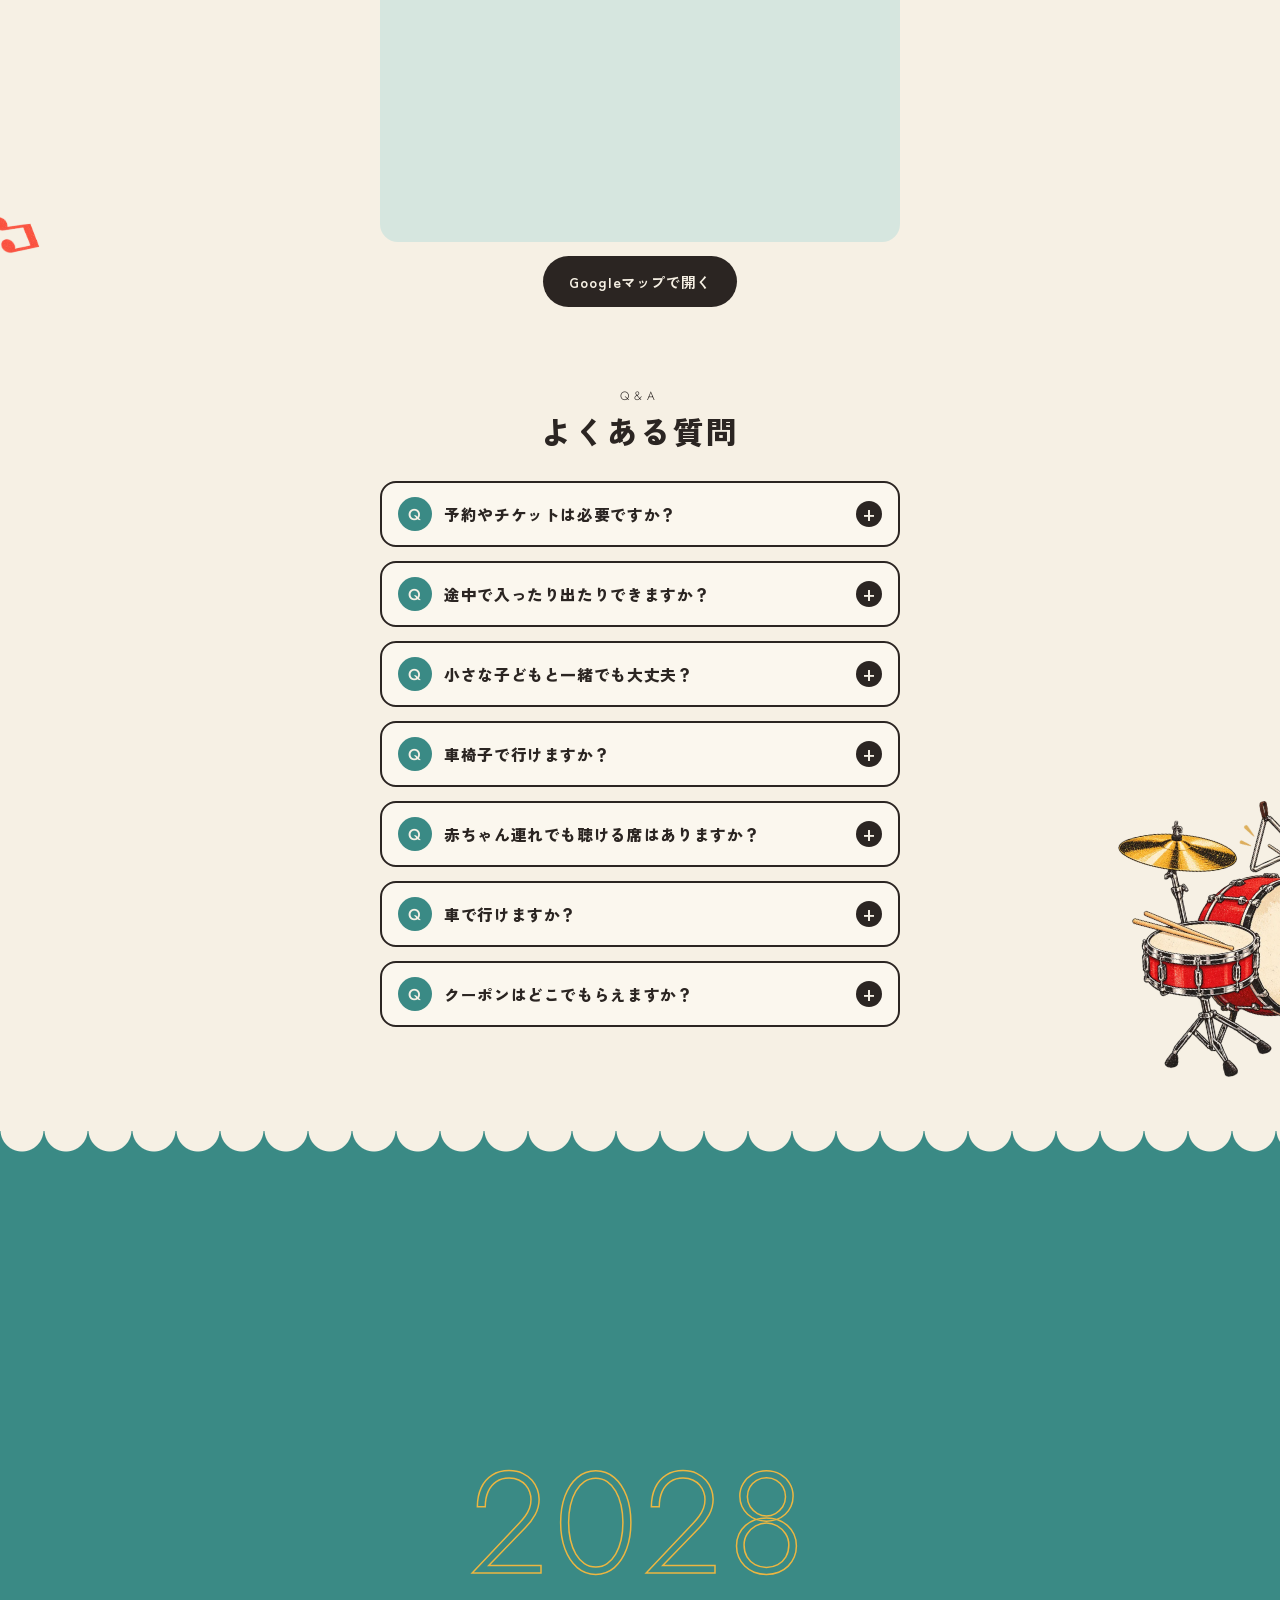
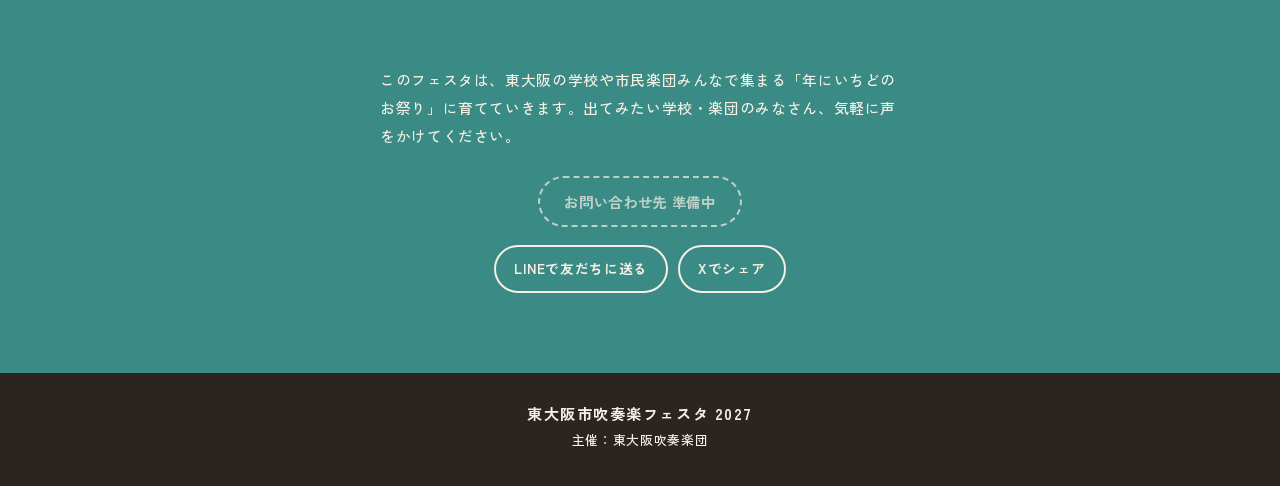
==== commit d815d424: "掲載プランを「パンフ＋Web／Webのみ／応援」の3つに再構成 - 紙面プランにWebのおすすめ枠を付帯 - Webピックアップ（先着6店）・Webスタンダード・協賛を追加、クーポンのみ紙面プランは廃" ====
--- a/index.html
+++ b/index.html
@@ -628,7 +628,7 @@
           <li>このページに、お店・会社の紹介を掲載</li>
           <li>当日配るパンフレットに掲載</li>
           <li>クーポンブックで、来場者にお店を知ってもらえる</li>
-          <li>クーポンのみの掲載なら1,000円から</li>
+          <li>Webのクーポン一覧への掲載なら1,000円から</li>
         </ul>
         <a class="pill" href="shop.html">掲載プラン・料金を見る</a>
         <div id="shopCta" style="margin-top:12px"></div>
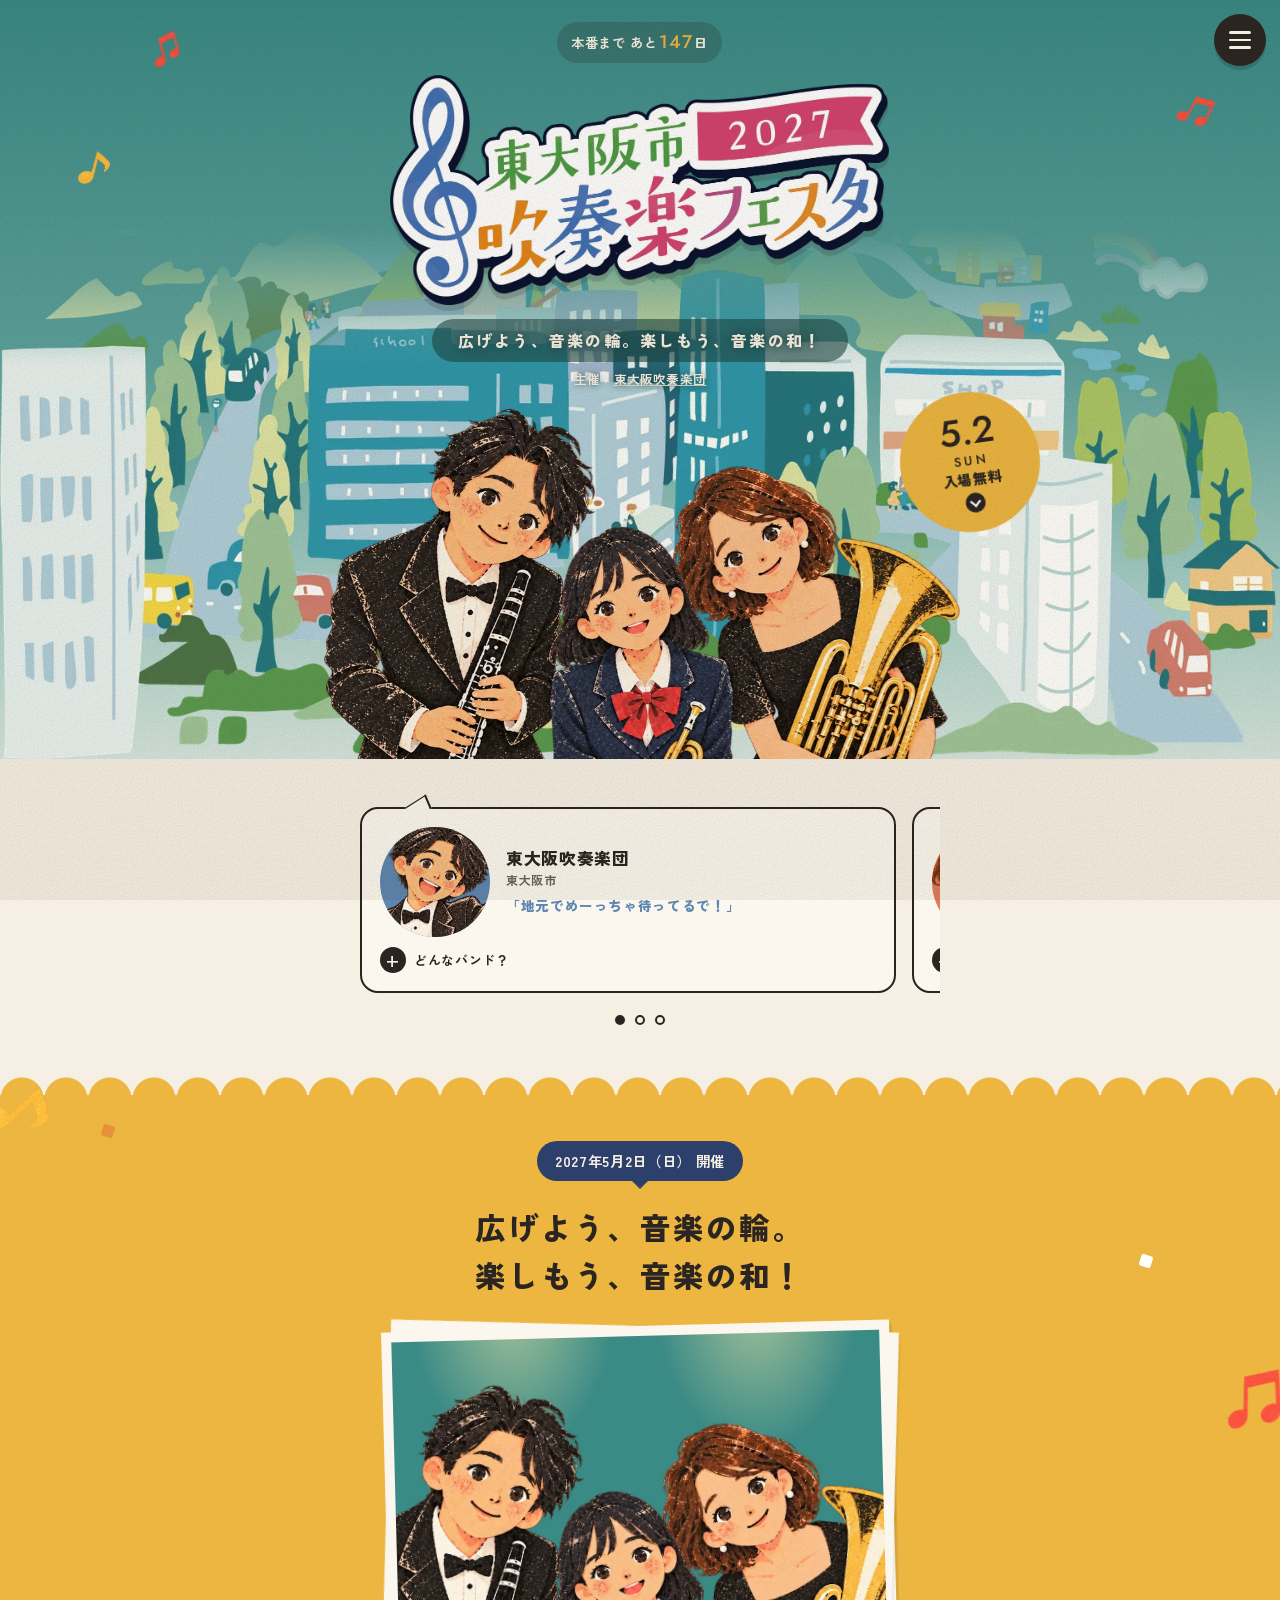
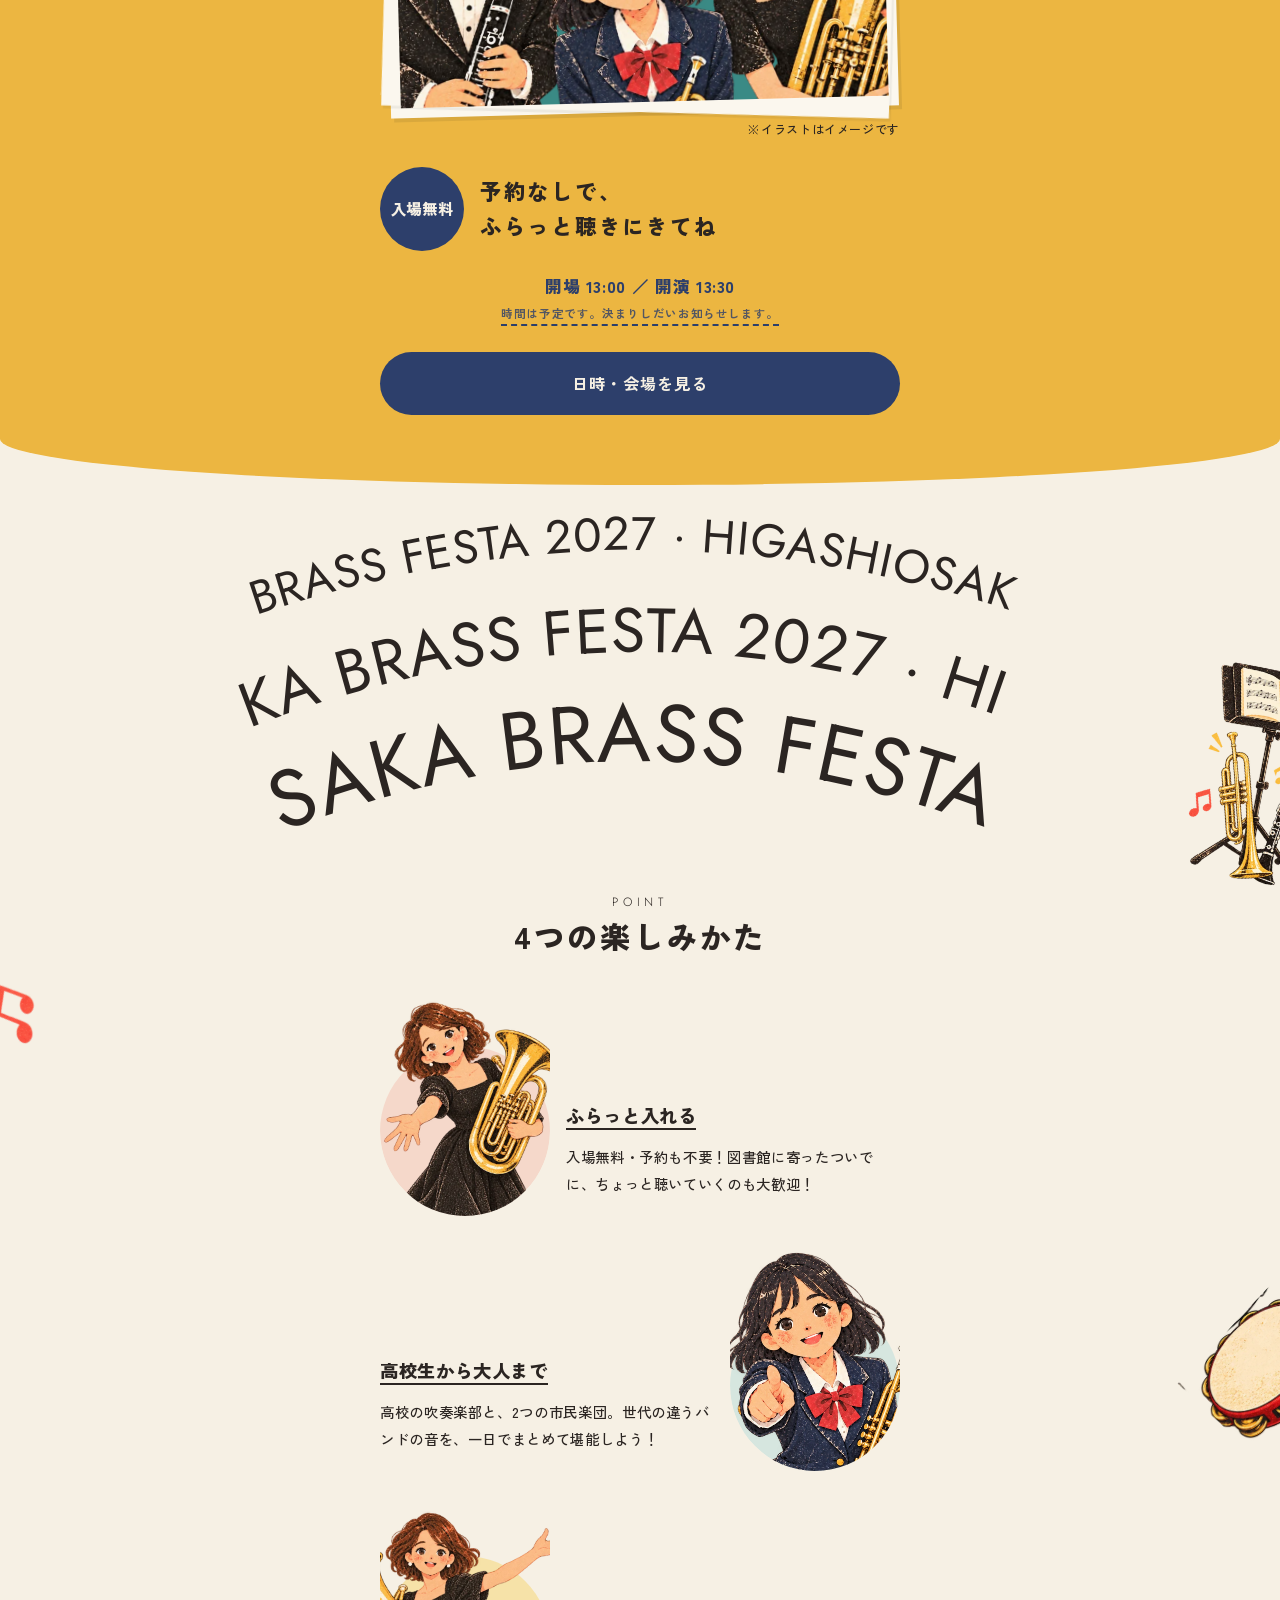
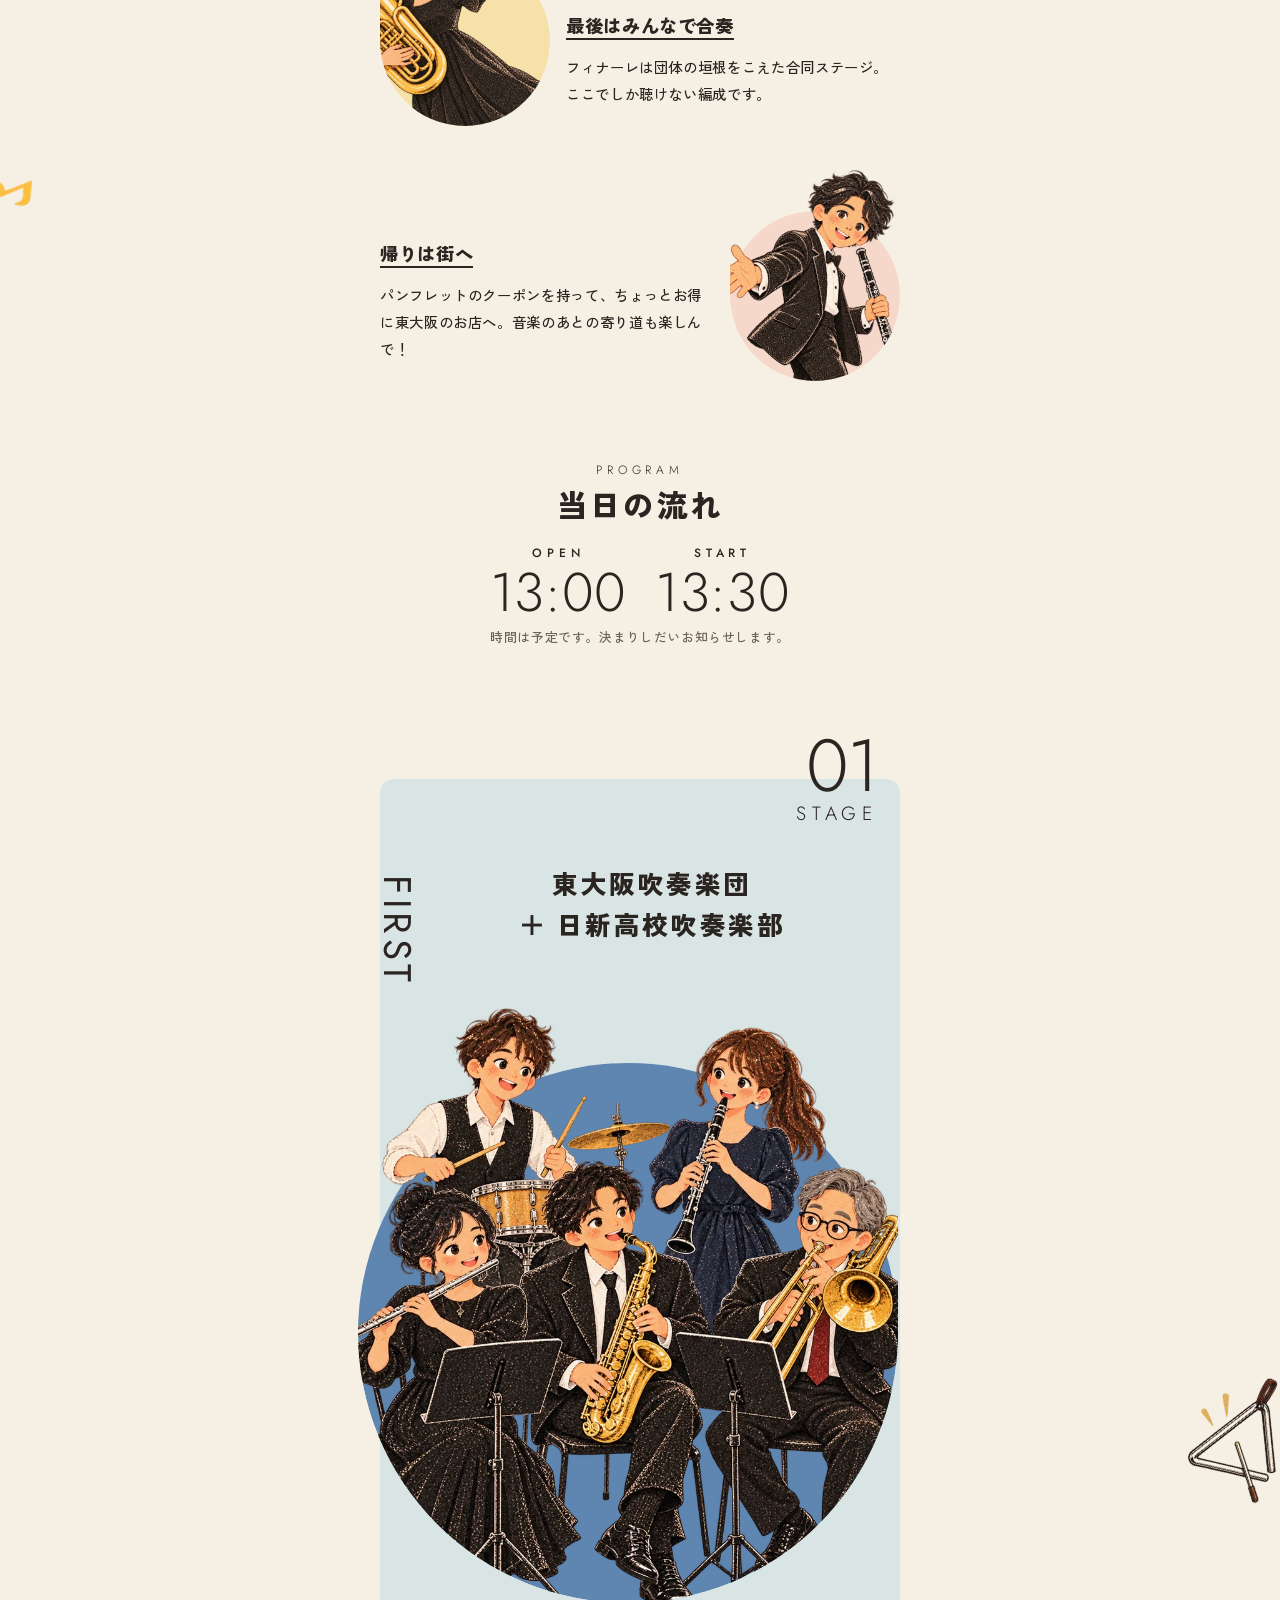
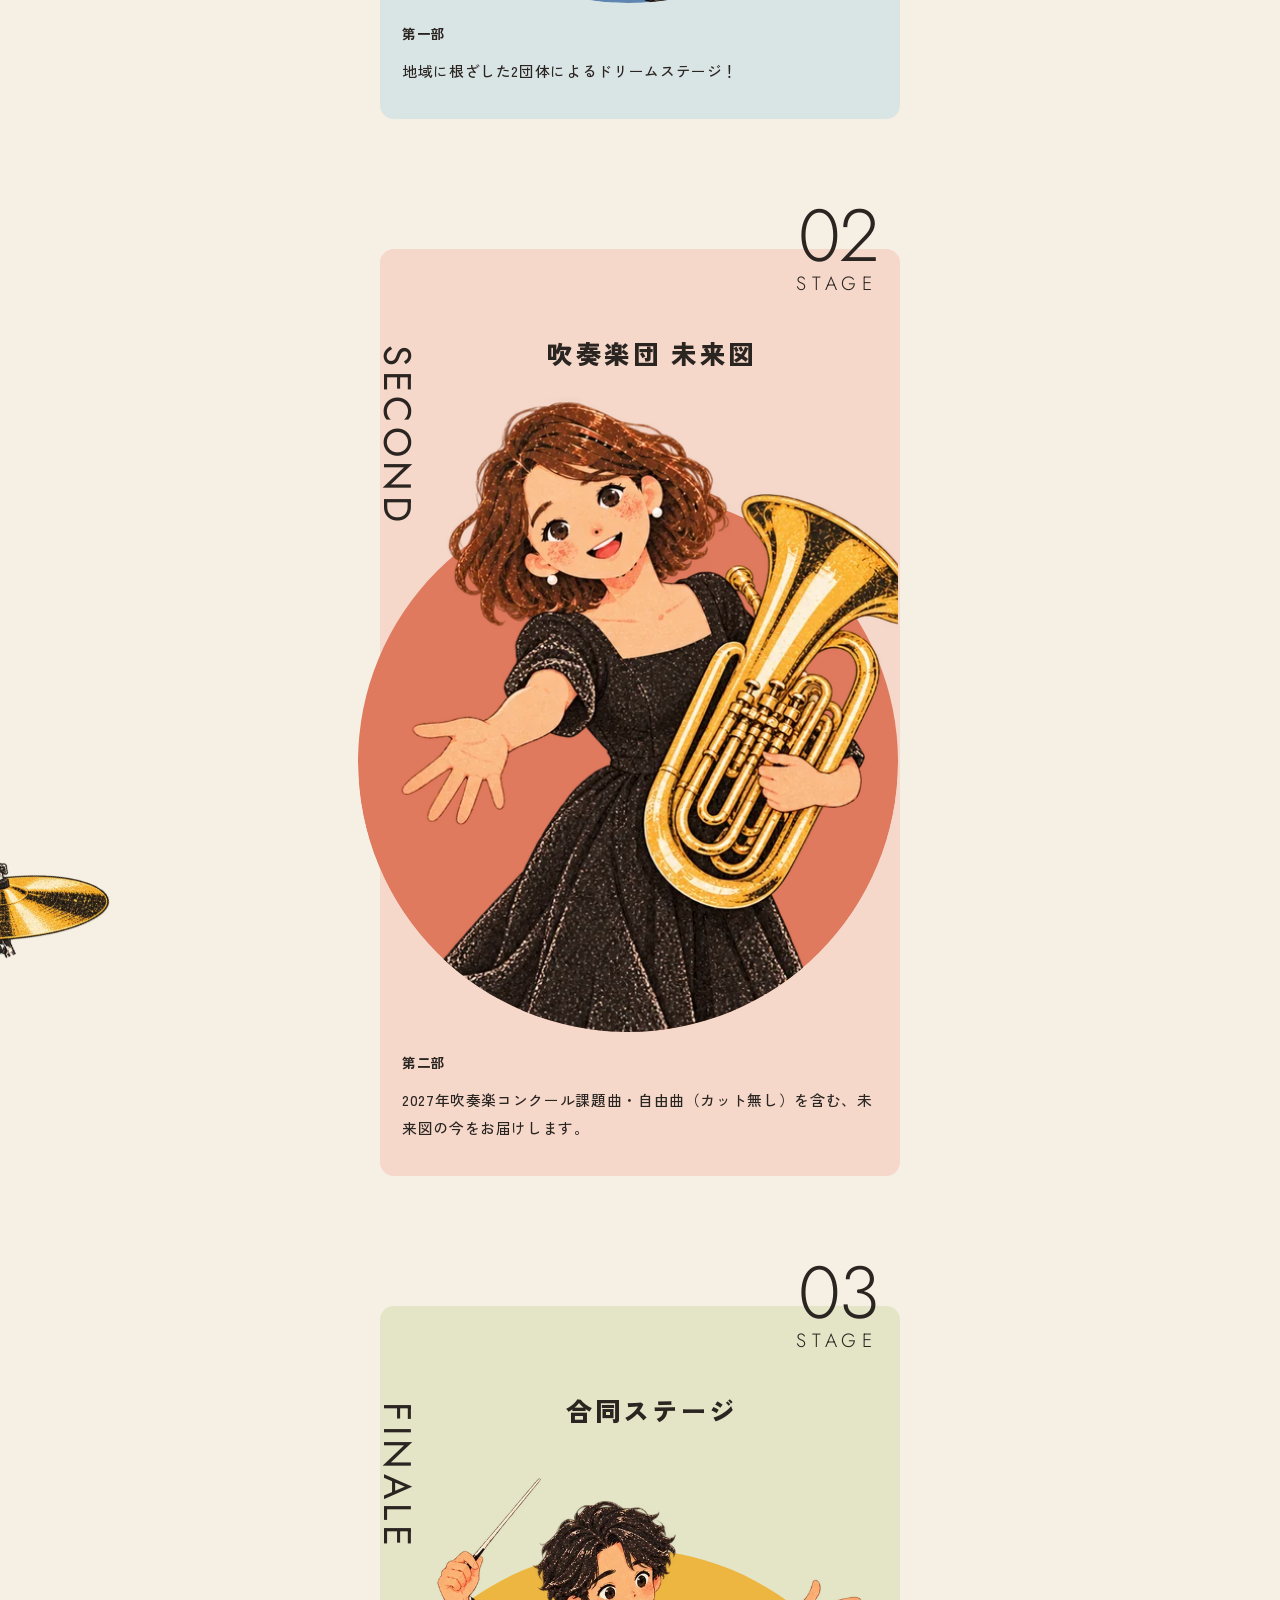
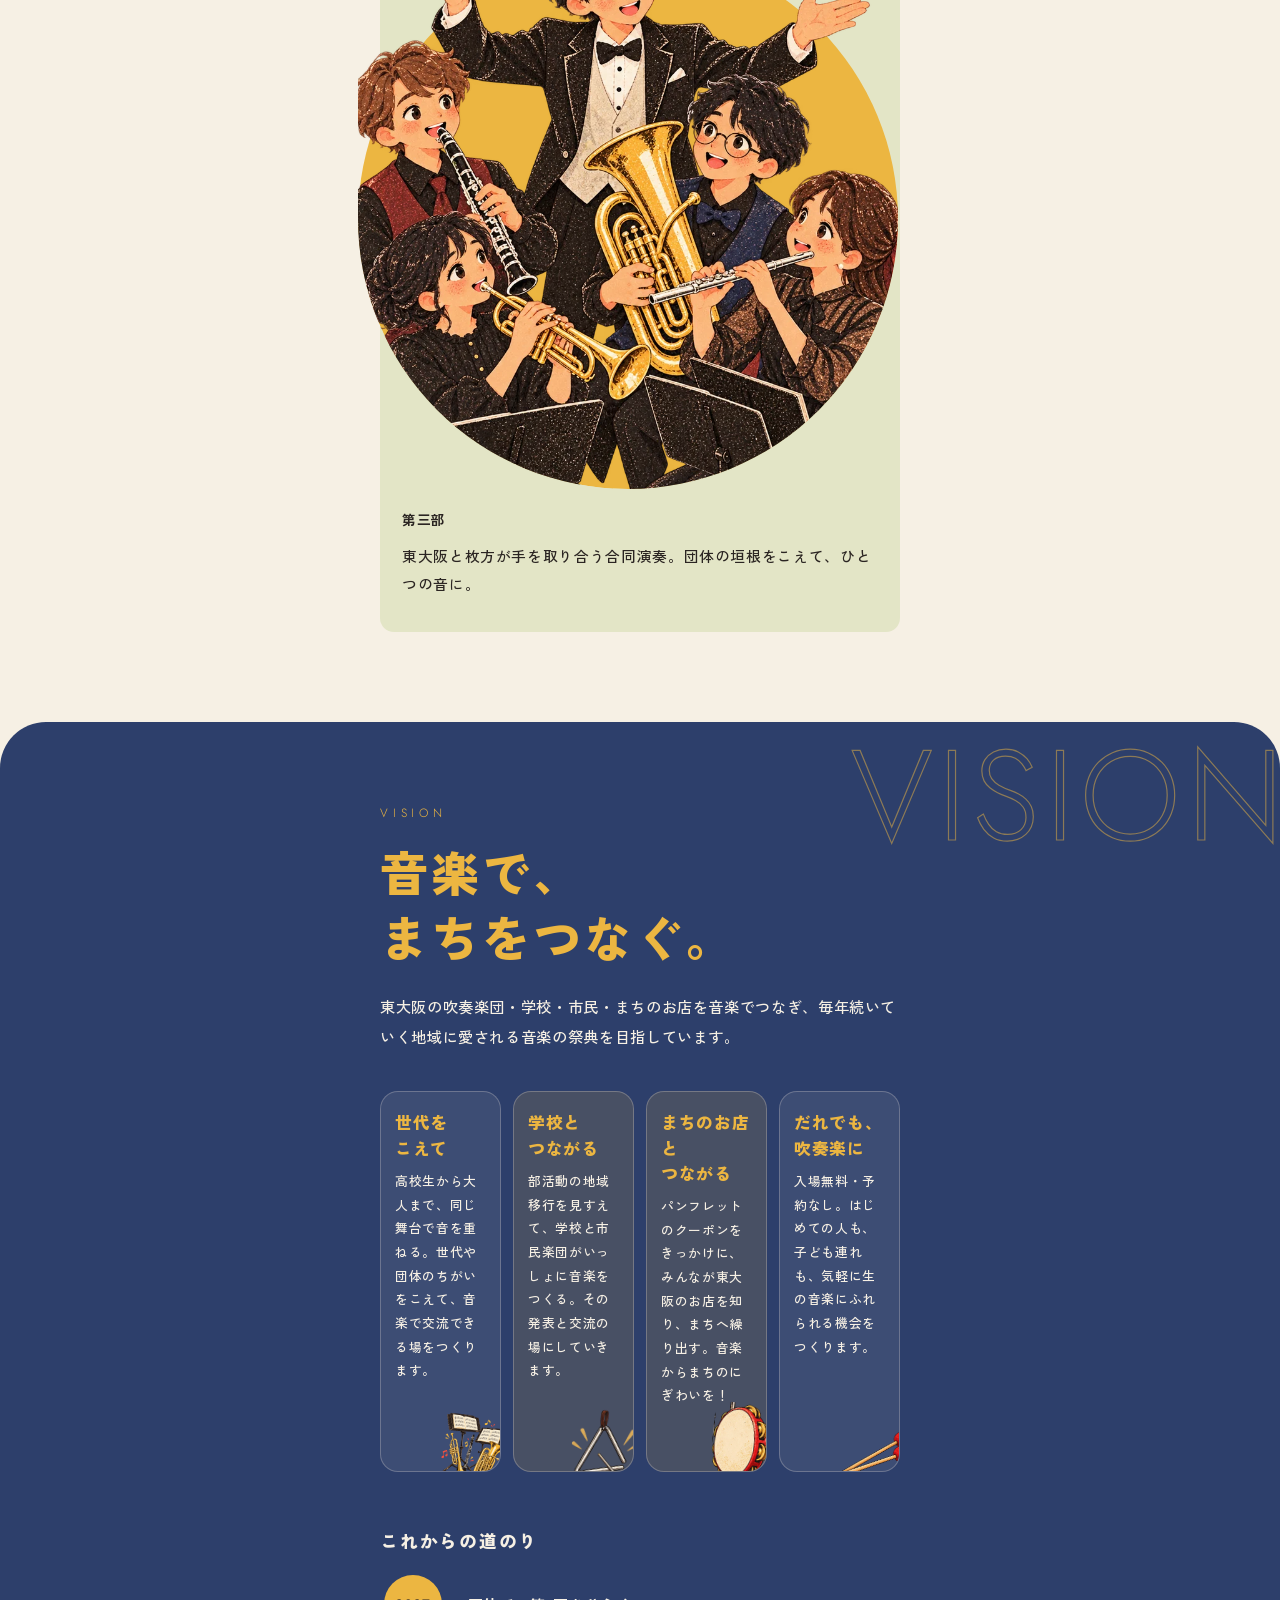
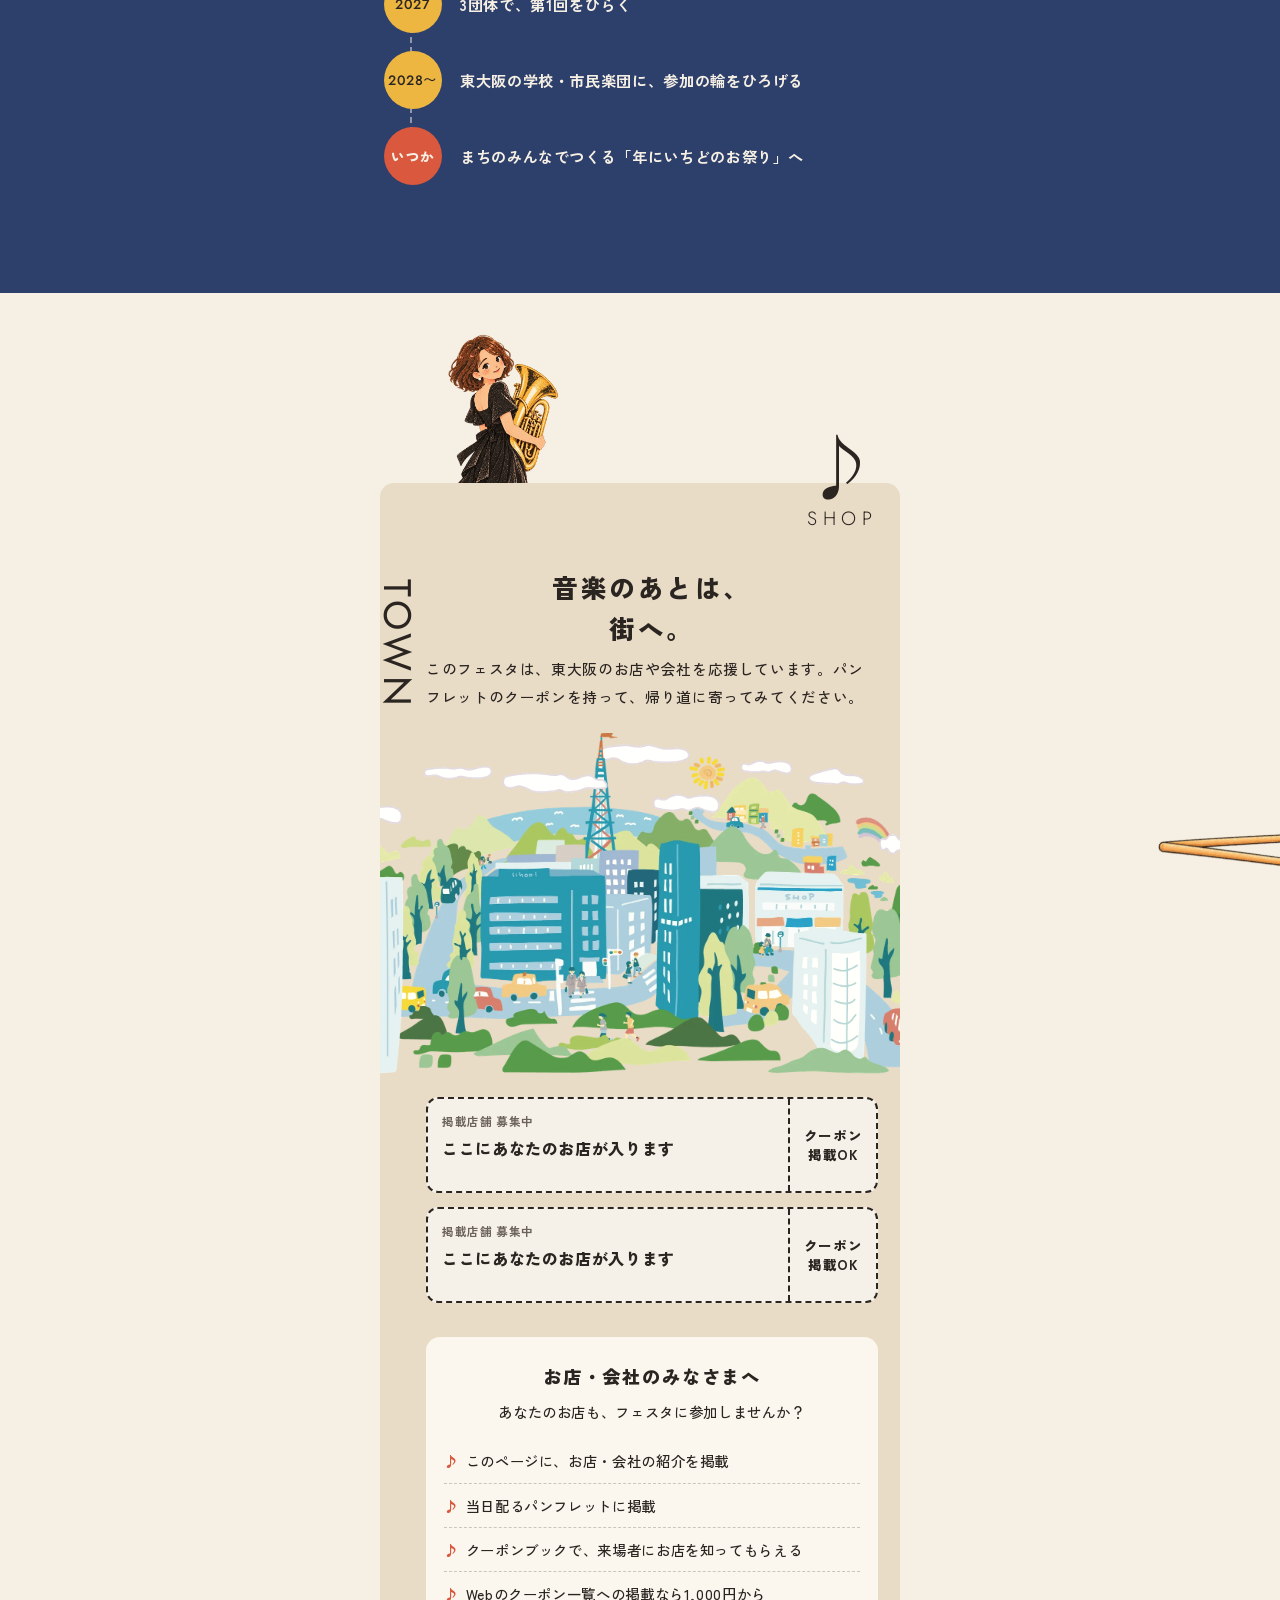
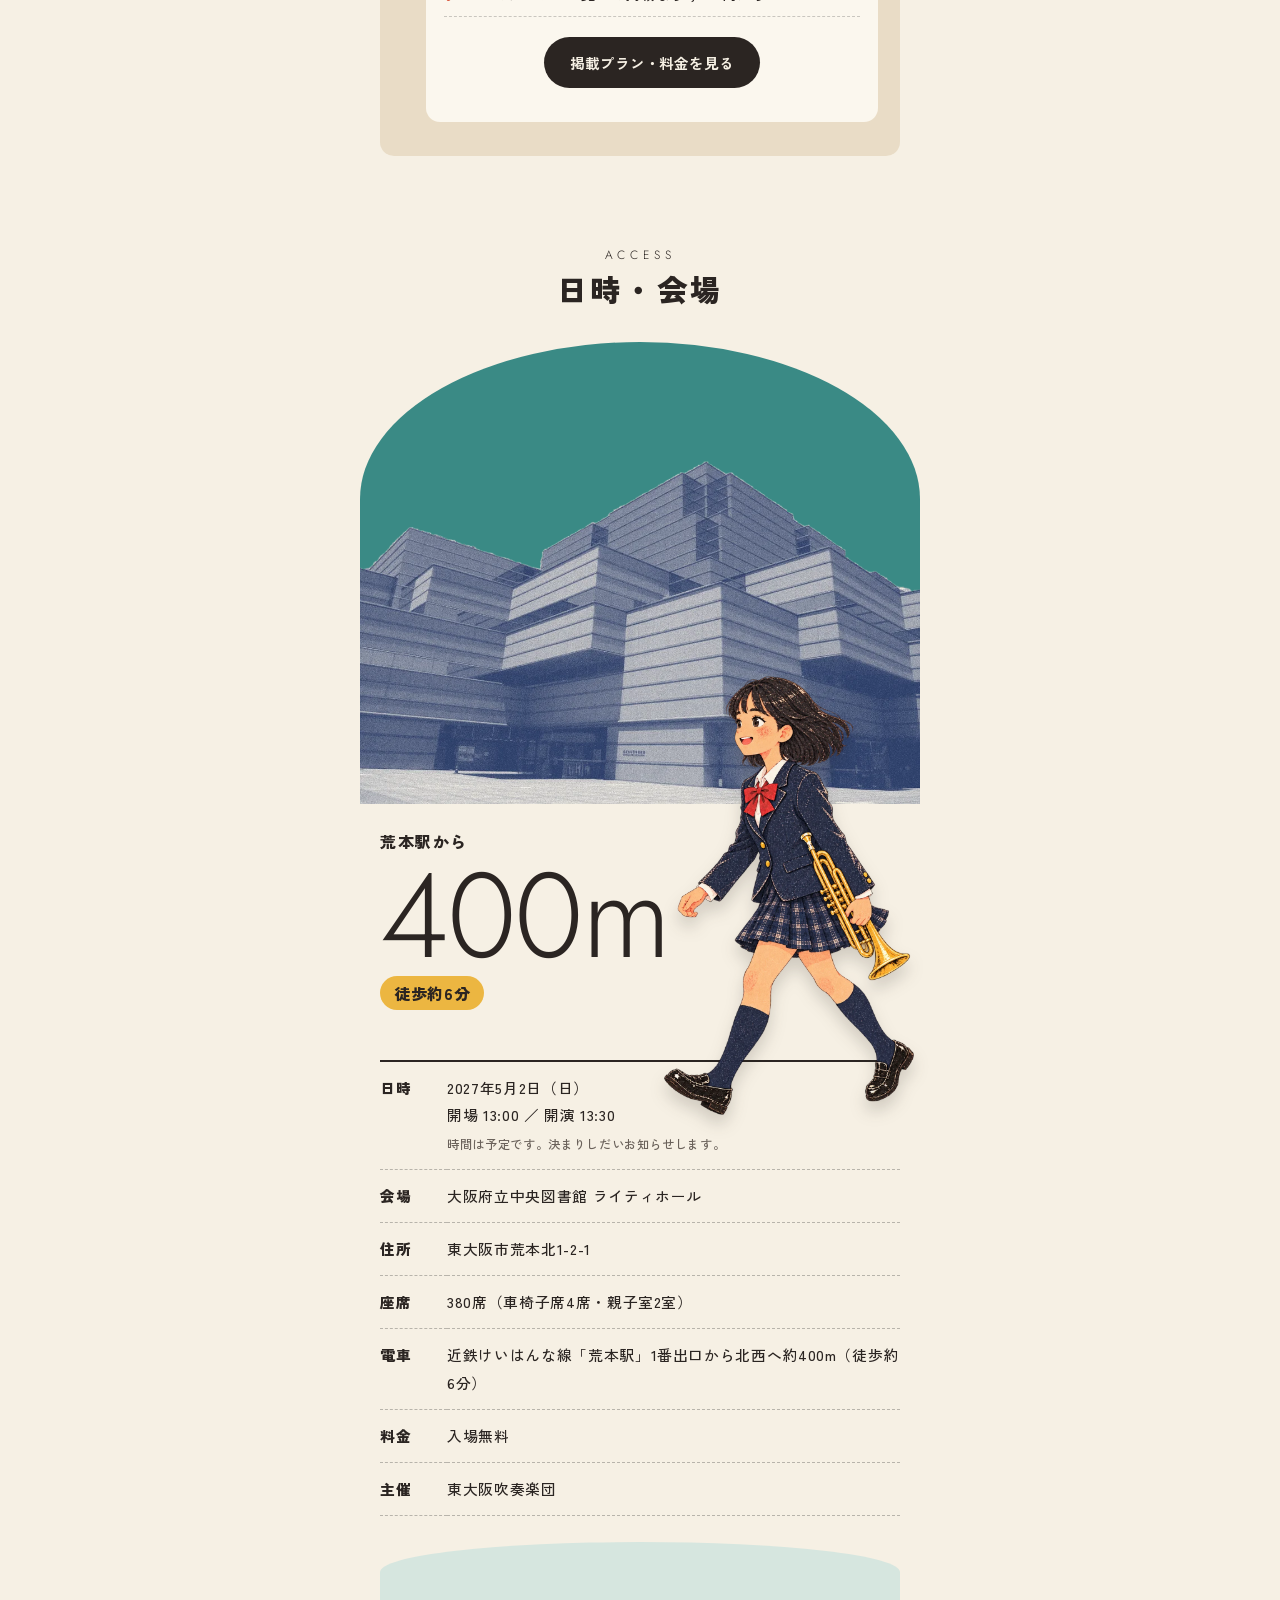
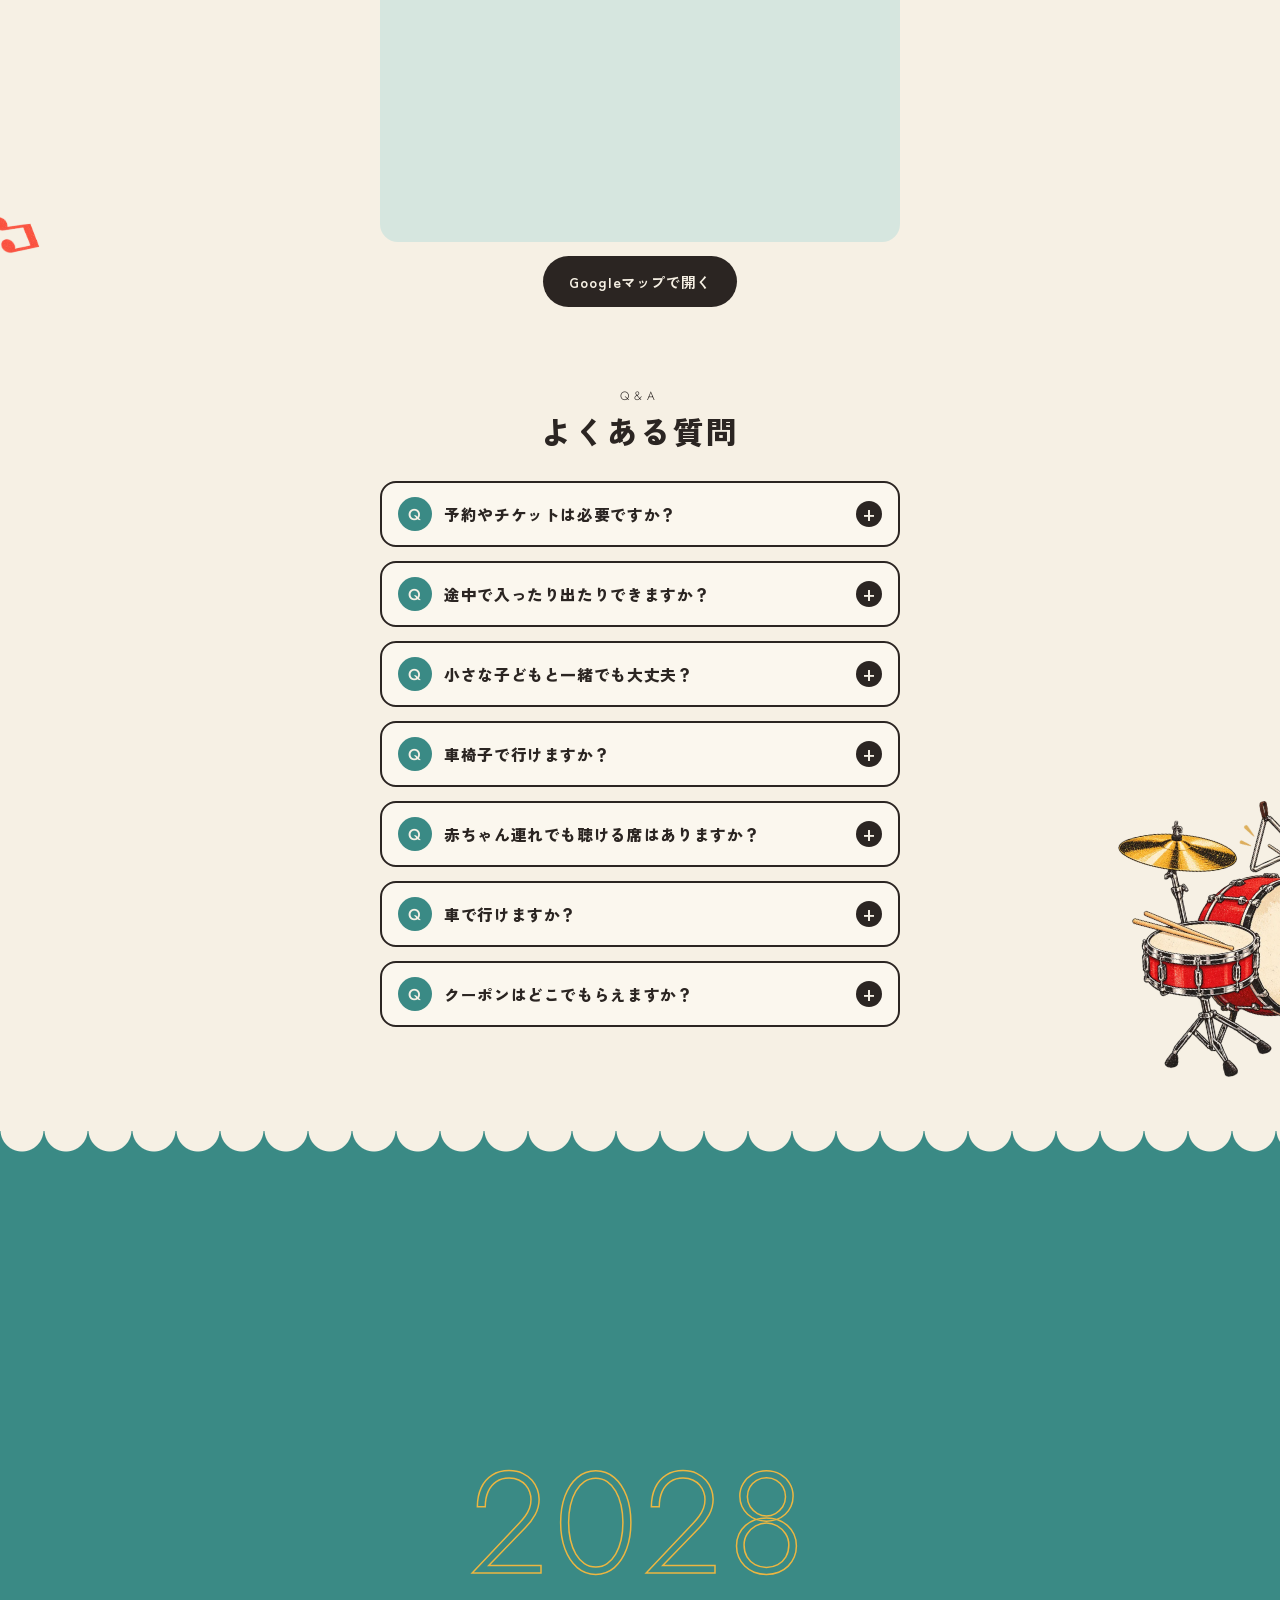
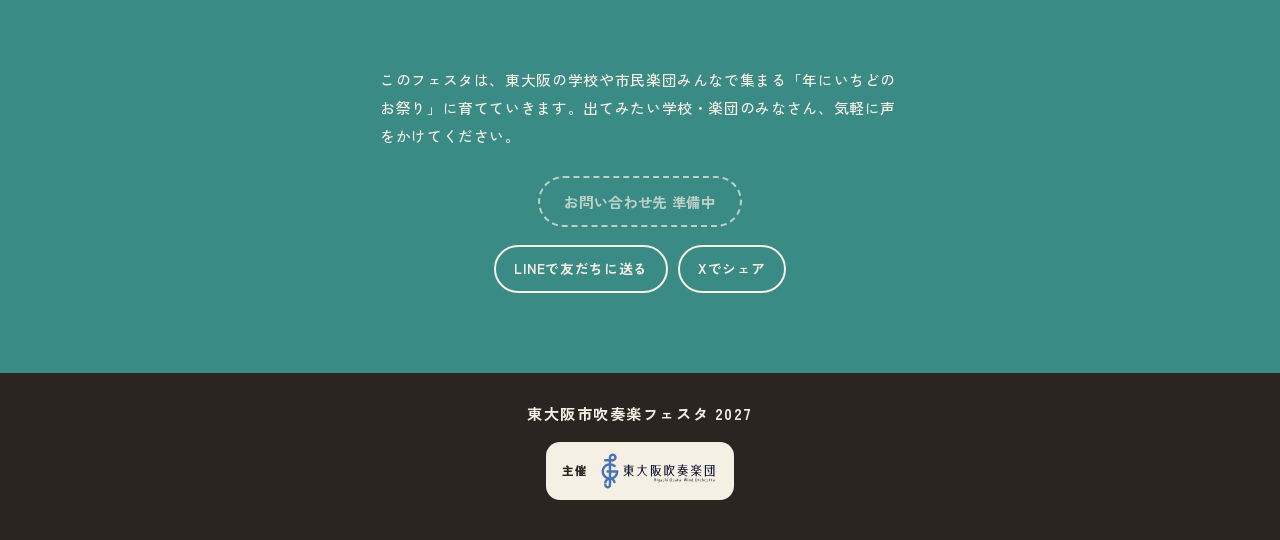
==== commit 3702d817: "主催としてひがすいのロゴとリンクを追加 - ページ下に「主催」ロゴ（ひがすいのサイトへ） - ファーストビューの「主催：東大阪吹奏楽団」をリンクに  Co-Authored-By: Claude Op" ====
--- a/index.html
+++ b/index.html
@@ -128,6 +128,7 @@
   ],
 
   host: "東大阪吹奏楽団",
+  hostUrl: "https://higashiosakawinds-prog.github.io/higasui/",   // 主催のサイト
   contactUrl: "",   // ← 学校・楽団の「出演の相談」フォームのURL
   // フォームがまだ無いあいだは、ここにメールアドレスを入れると「メールで相談する」ボタンになる
   contactEmail: ""
@@ -216,6 +217,10 @@
 .totop:hover{transform:translateY(-4px)}
 @media (prefers-reduced-motion:reduce){.menu,.menu li,.totop,.burger span{transition:none}}
 section[id],header[id]{scroll-margin-top:10px}
+.host a{color:inherit}
+.hostlogo{display:inline-flex;align-items:center;gap:10px;background:var(--white);border-radius:14px;padding:8px 16px;margin:14px 0 6px;text-decoration:none}
+.hostlogo small{color:var(--ink);font-weight:900;font-size:.72rem;letter-spacing:.1em}
+.hostlogo img{width:120px;height:auto}
 .vh{position:absolute;width:1px;height:1px;overflow:hidden;clip:rect(0 0 0 0);white-space:nowrap}
 .copy{color:var(--white);text-align:center;font-weight:900;font-size:1rem;letter-spacing:.14em;line-height:1.8;margin-top:10px;position:relative;z-index:3;text-shadow:0 0 6px rgba(31,72,69,.9),0 0 14px rgba(31,72,69,.7)}
 .count{display:block;width:max-content;margin:0 auto 12px;background:rgba(43,37,34,.22);color:var(--white);font-weight:700;font-size:.82rem;border-radius:999px;padding:3px 14px}
@@ -671,7 +676,9 @@
   </div>
 </section>
 
-<footer><div class="col"><b id="fName"></b><p id="fHost"></p></div></footer>
+<footer><div class="col"><b id="fName"></b>
+  <a class="hostlogo" id="hostLogo" target="_blank" rel="noopener"><small>主催</small><img src="images/higasui.svg" alt="東大阪吹奏楽団" width="850" height="300"></a>
+  <p id="fHost"></p></div></footer>
 
 <!--
 ==========================================================
@@ -722,7 +729,8 @@
 const days = Math.ceil((new Date(F.day + "T00:00:00+09:00") - new Date()) / 86400000);
 $("countdown").innerHTML = days > 0 ? `本番まで あと<b>${days}</b>日` : days === 0 ? `本日開催！` : `ご来場ありがとうございました`;
 if (F.logo) $("logo").innerHTML = `<img src="${F.logo}" alt="${F.name} ${F.year}" width="1200" height="553">`;
-$("heroHost").textContent = `主催：${F.host}`;
+$("heroHost").innerHTML = `主催：<a href="${F.hostUrl}" target="_blank" rel="noopener">${F.host}</a>`;
+$("hostLogo").href = F.hostUrl;
 if (F.heroTown) $("townBg").innerHTML = `<img src="${F.heroTown}" alt="">`;
 $("copy").innerHTML = F.catchcopy.replace("。", "。<br>");
 
@@ -850,7 +858,7 @@
   <a href="https://social-plugins.line.me/lineit/share?url=${url}" target="_blank" rel="noopener">LINEで友だちに送る</a>
   <a href="https://x.com/intent/post?text=${txt}&url=${url}" target="_blank" rel="noopener">Xでシェア</a>`;
 $("fName").textContent = `${F.name} ${F.year}`;
-$("fHost").textContent = `主催：${F.host}`;
+$("fHost").textContent = "";  // 主催はロゴで表示
 
 // ---- メニュー（ページ内リンク）：ここに足せば項目が増える ----
 const NAV = [
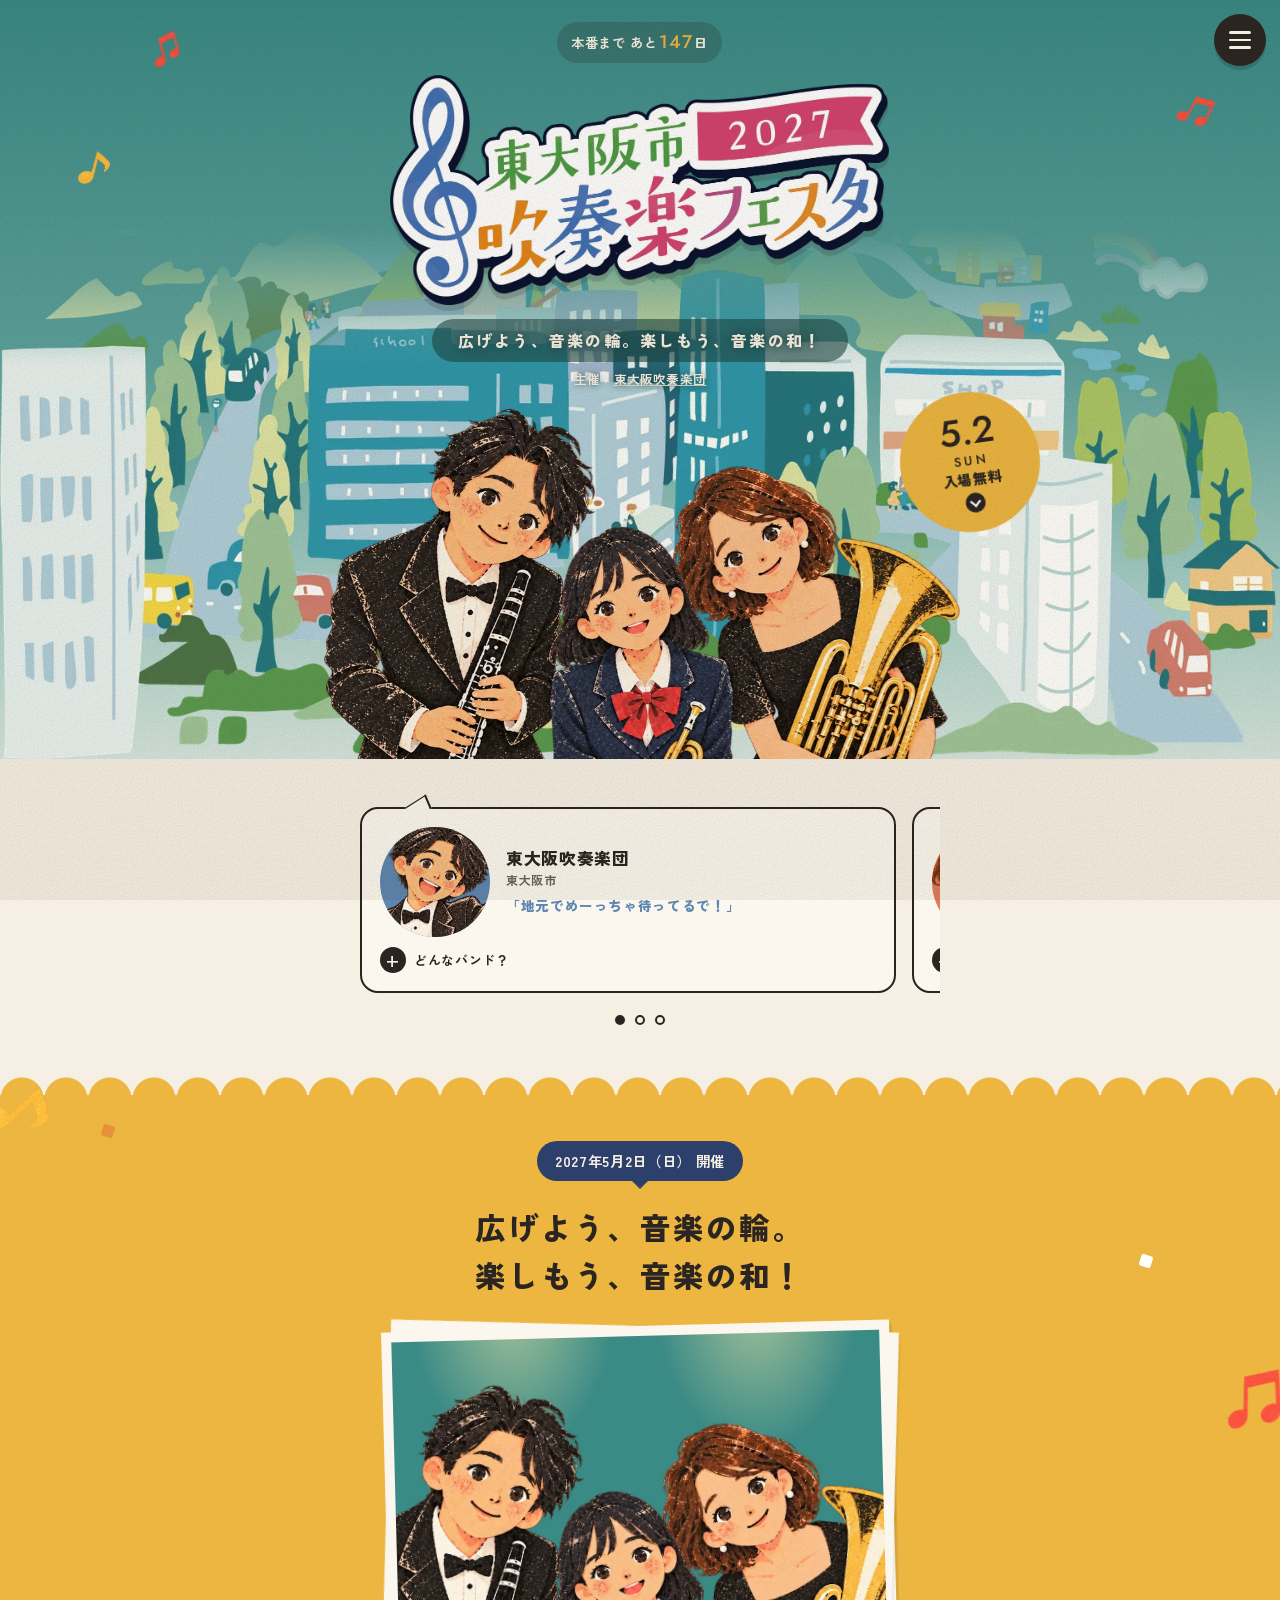
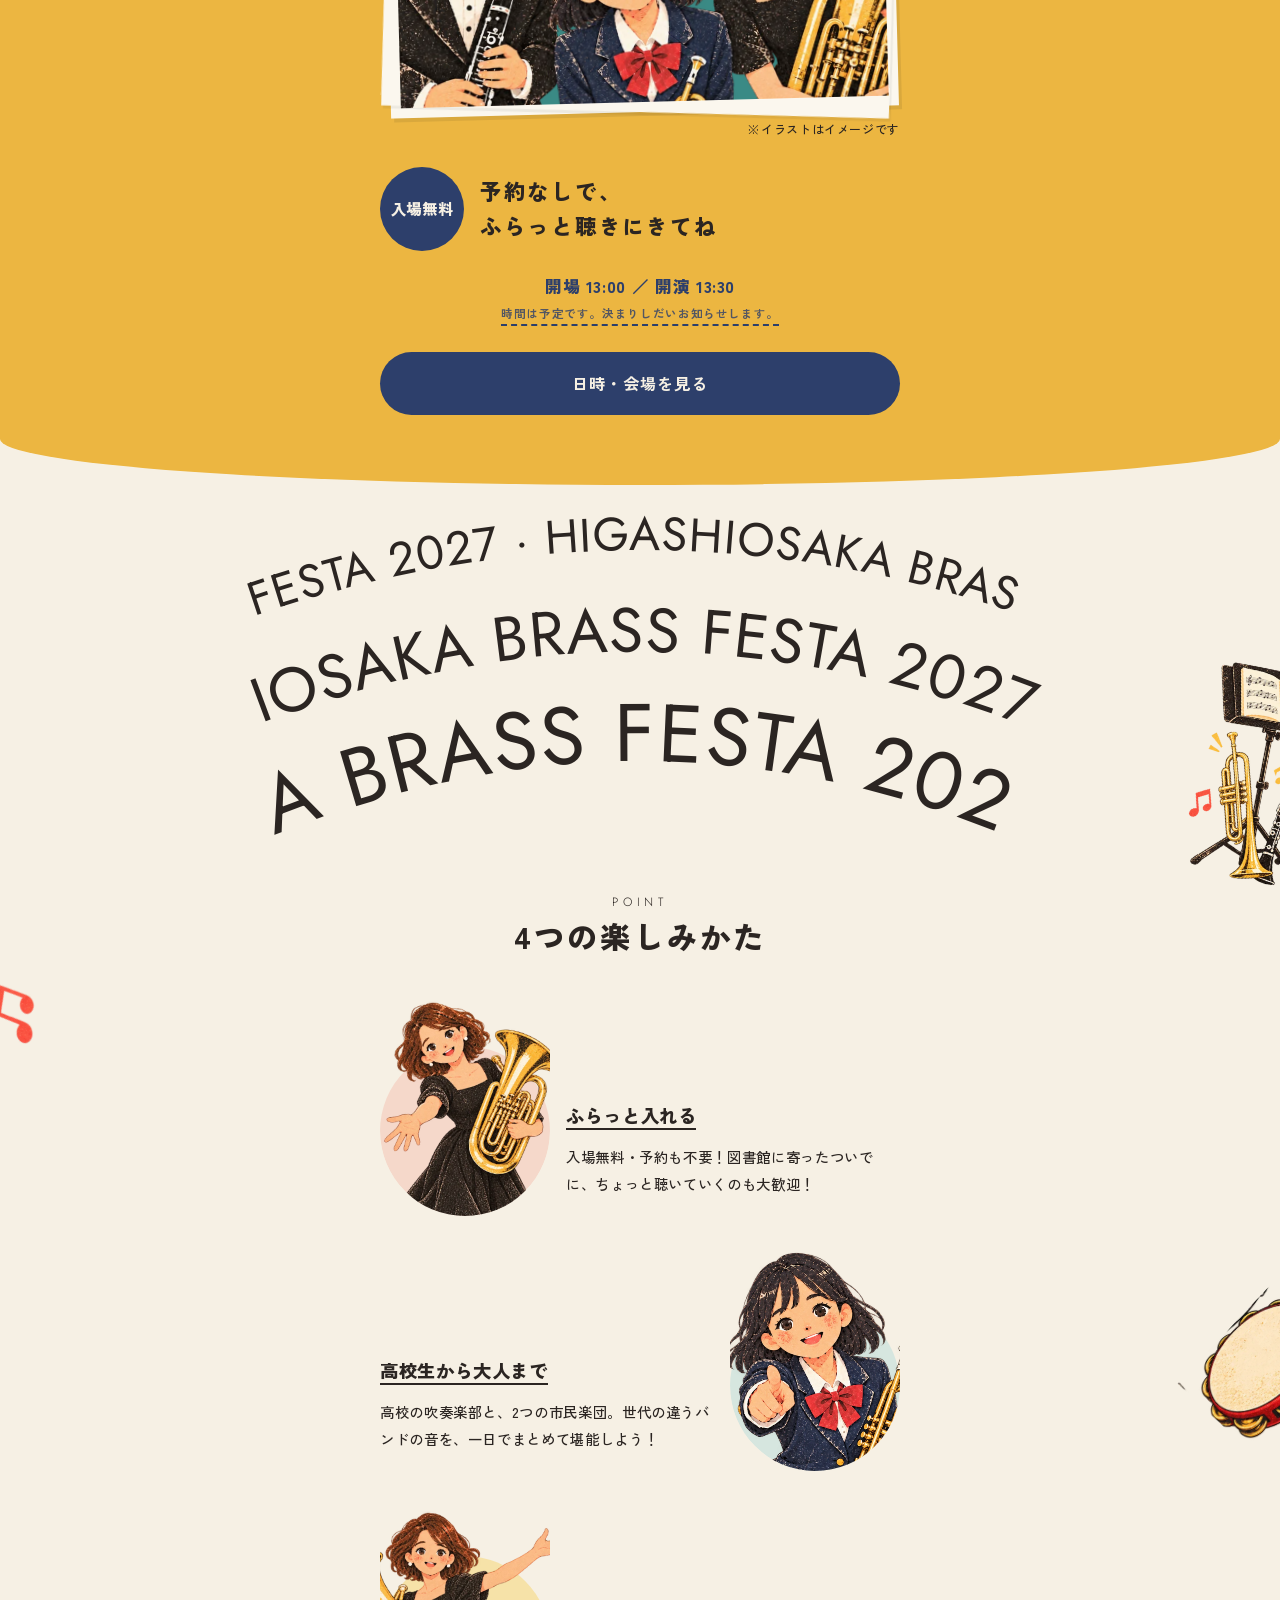
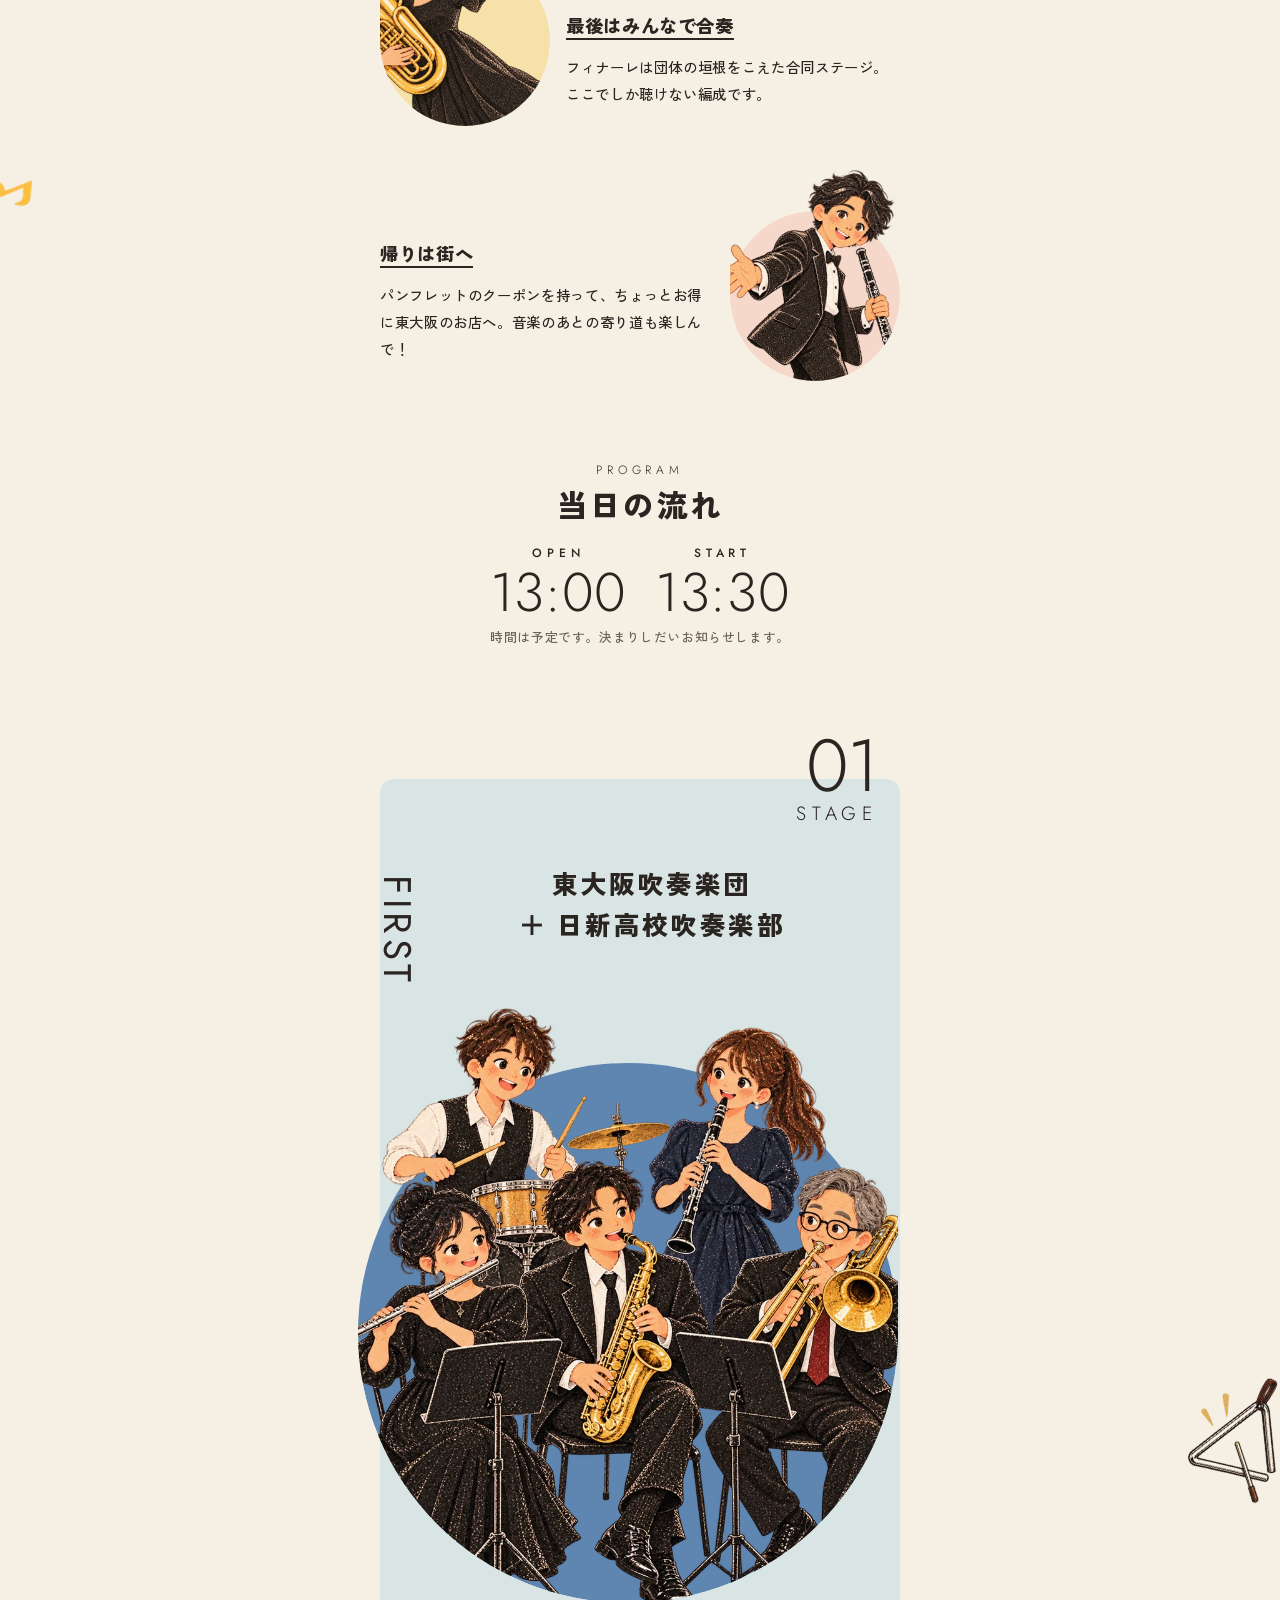
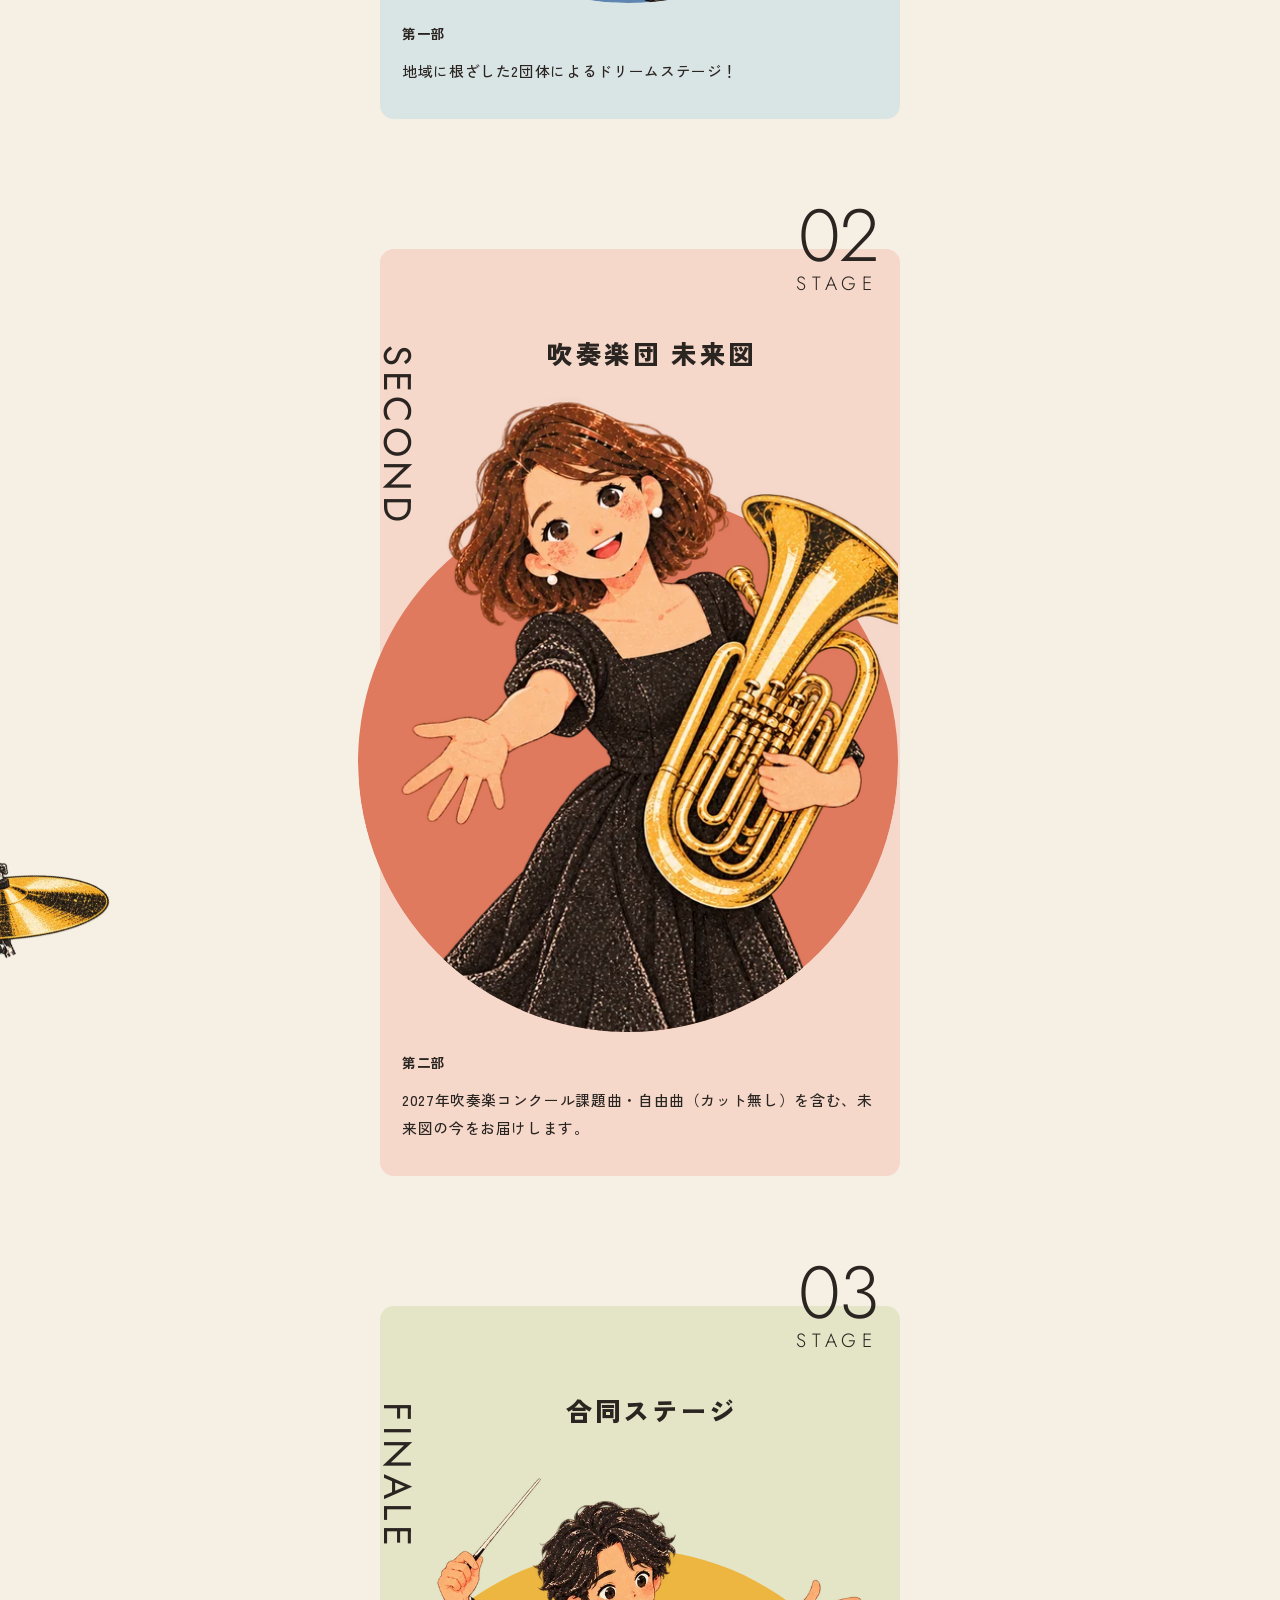
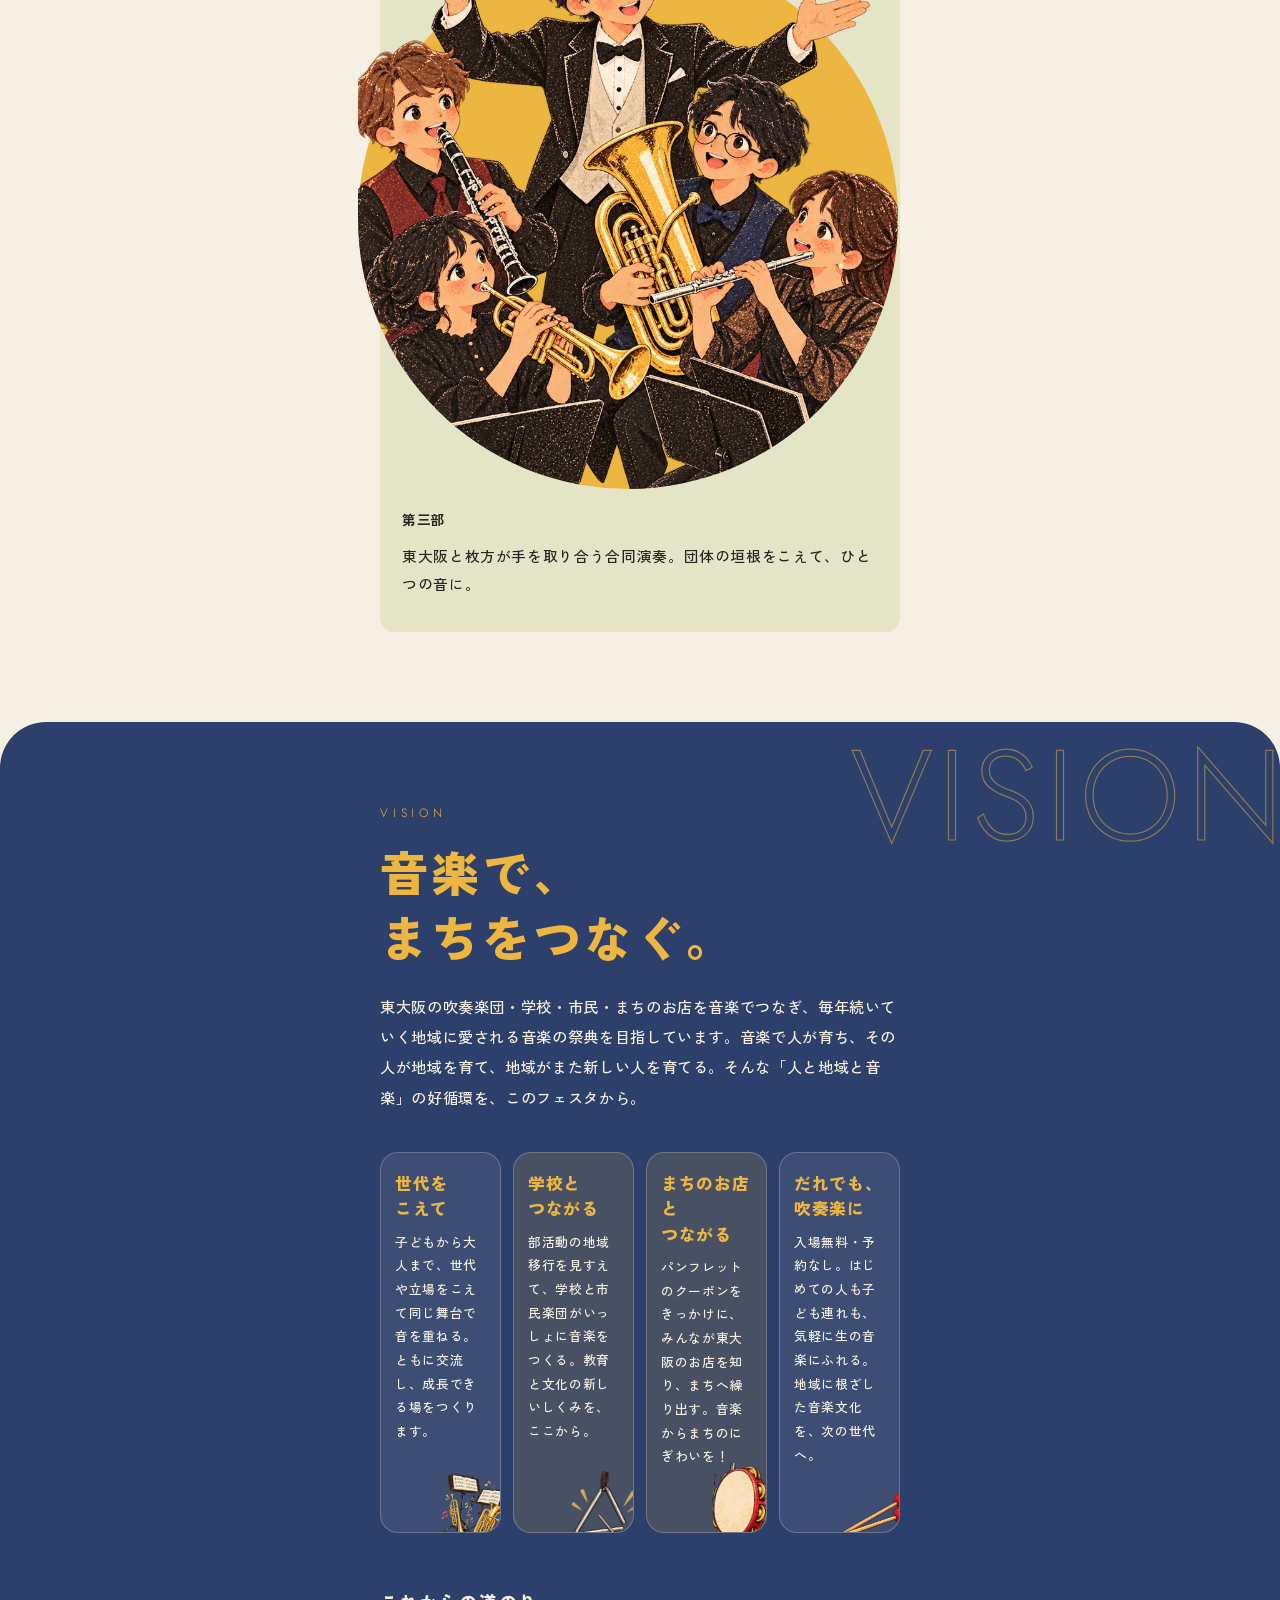
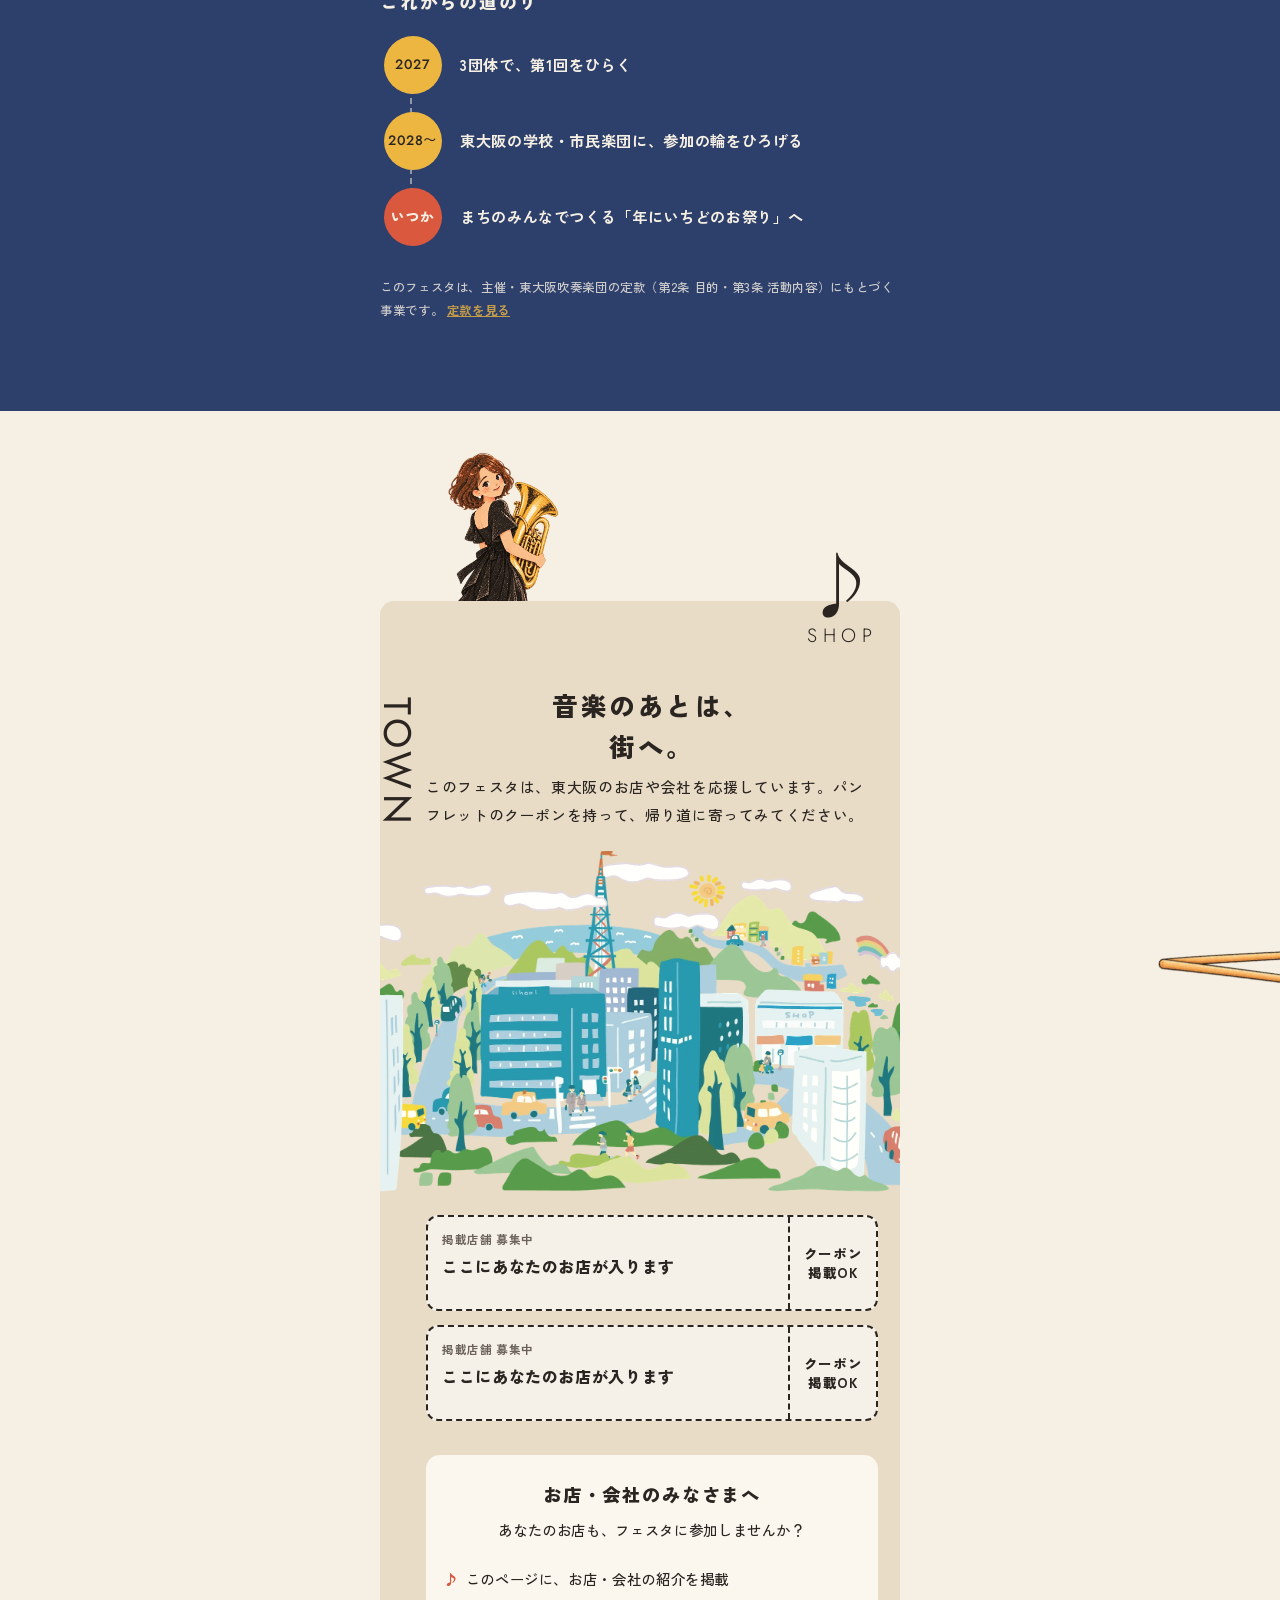
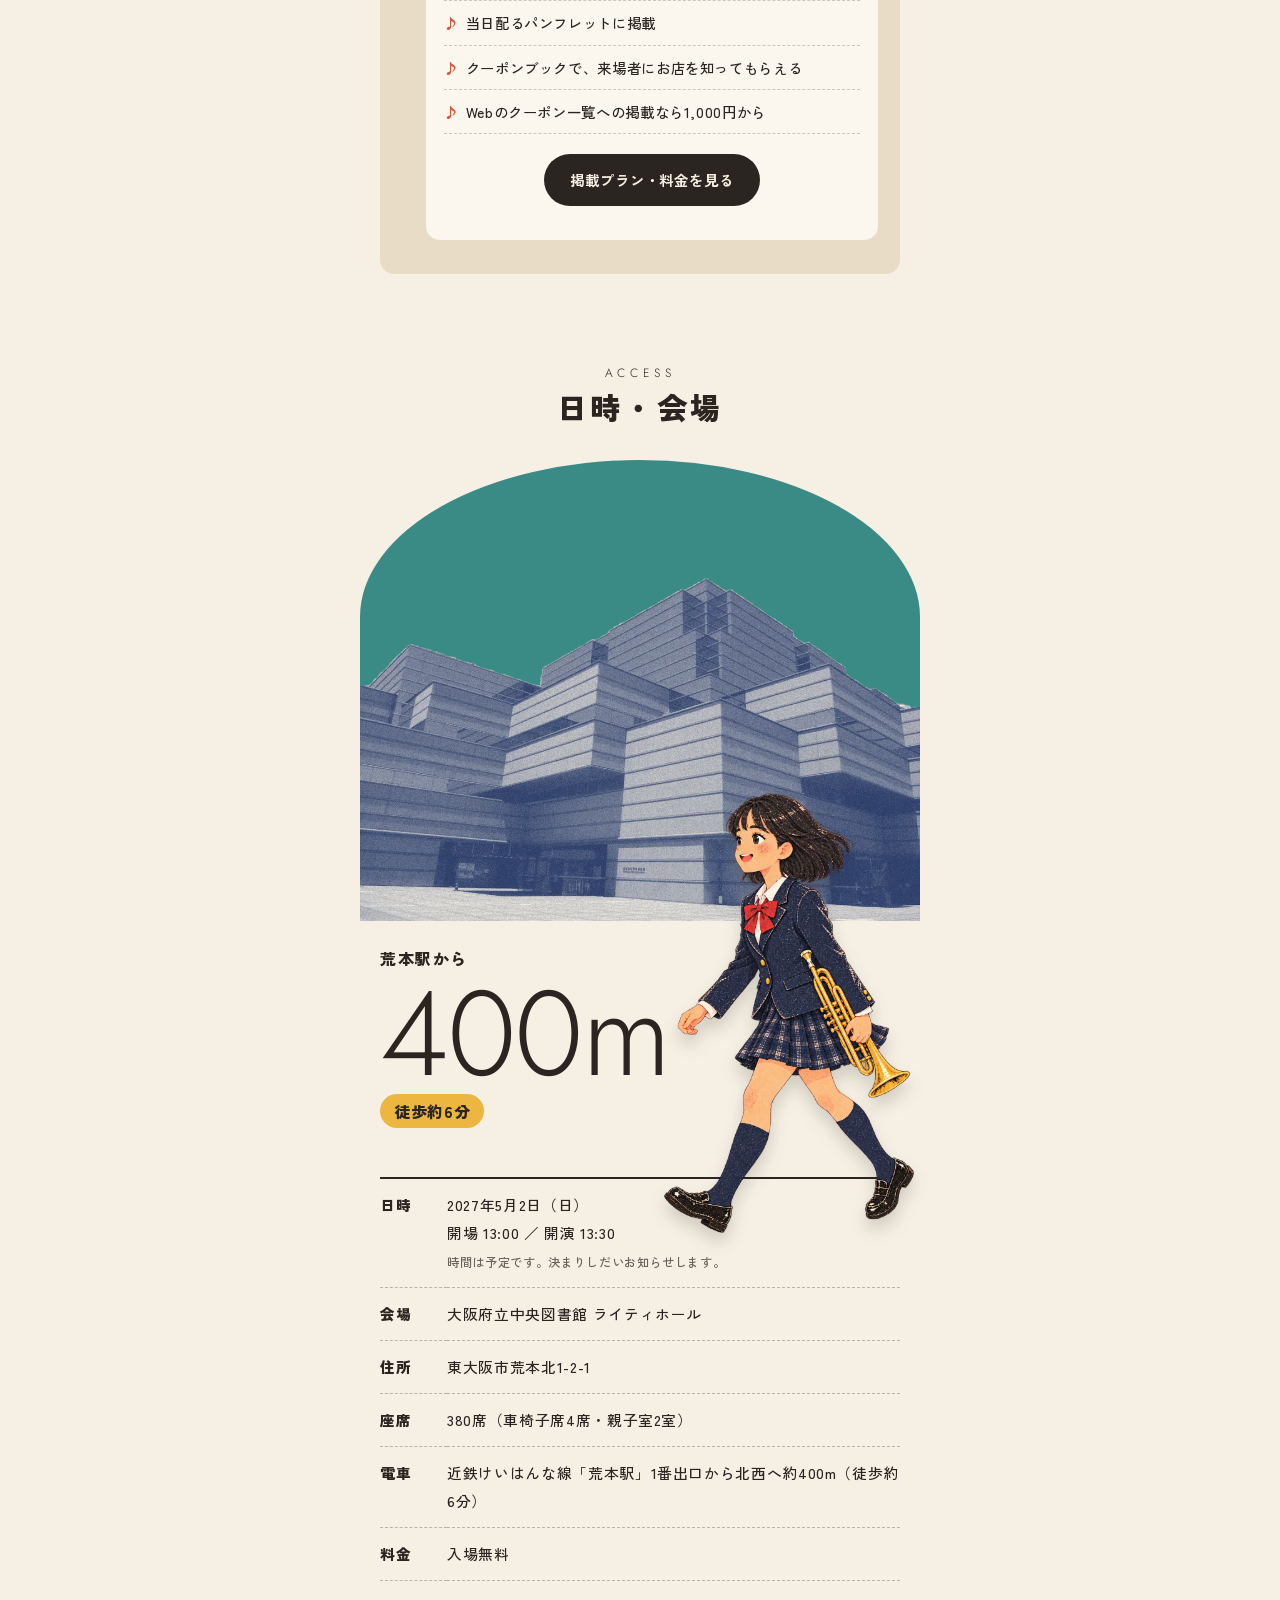
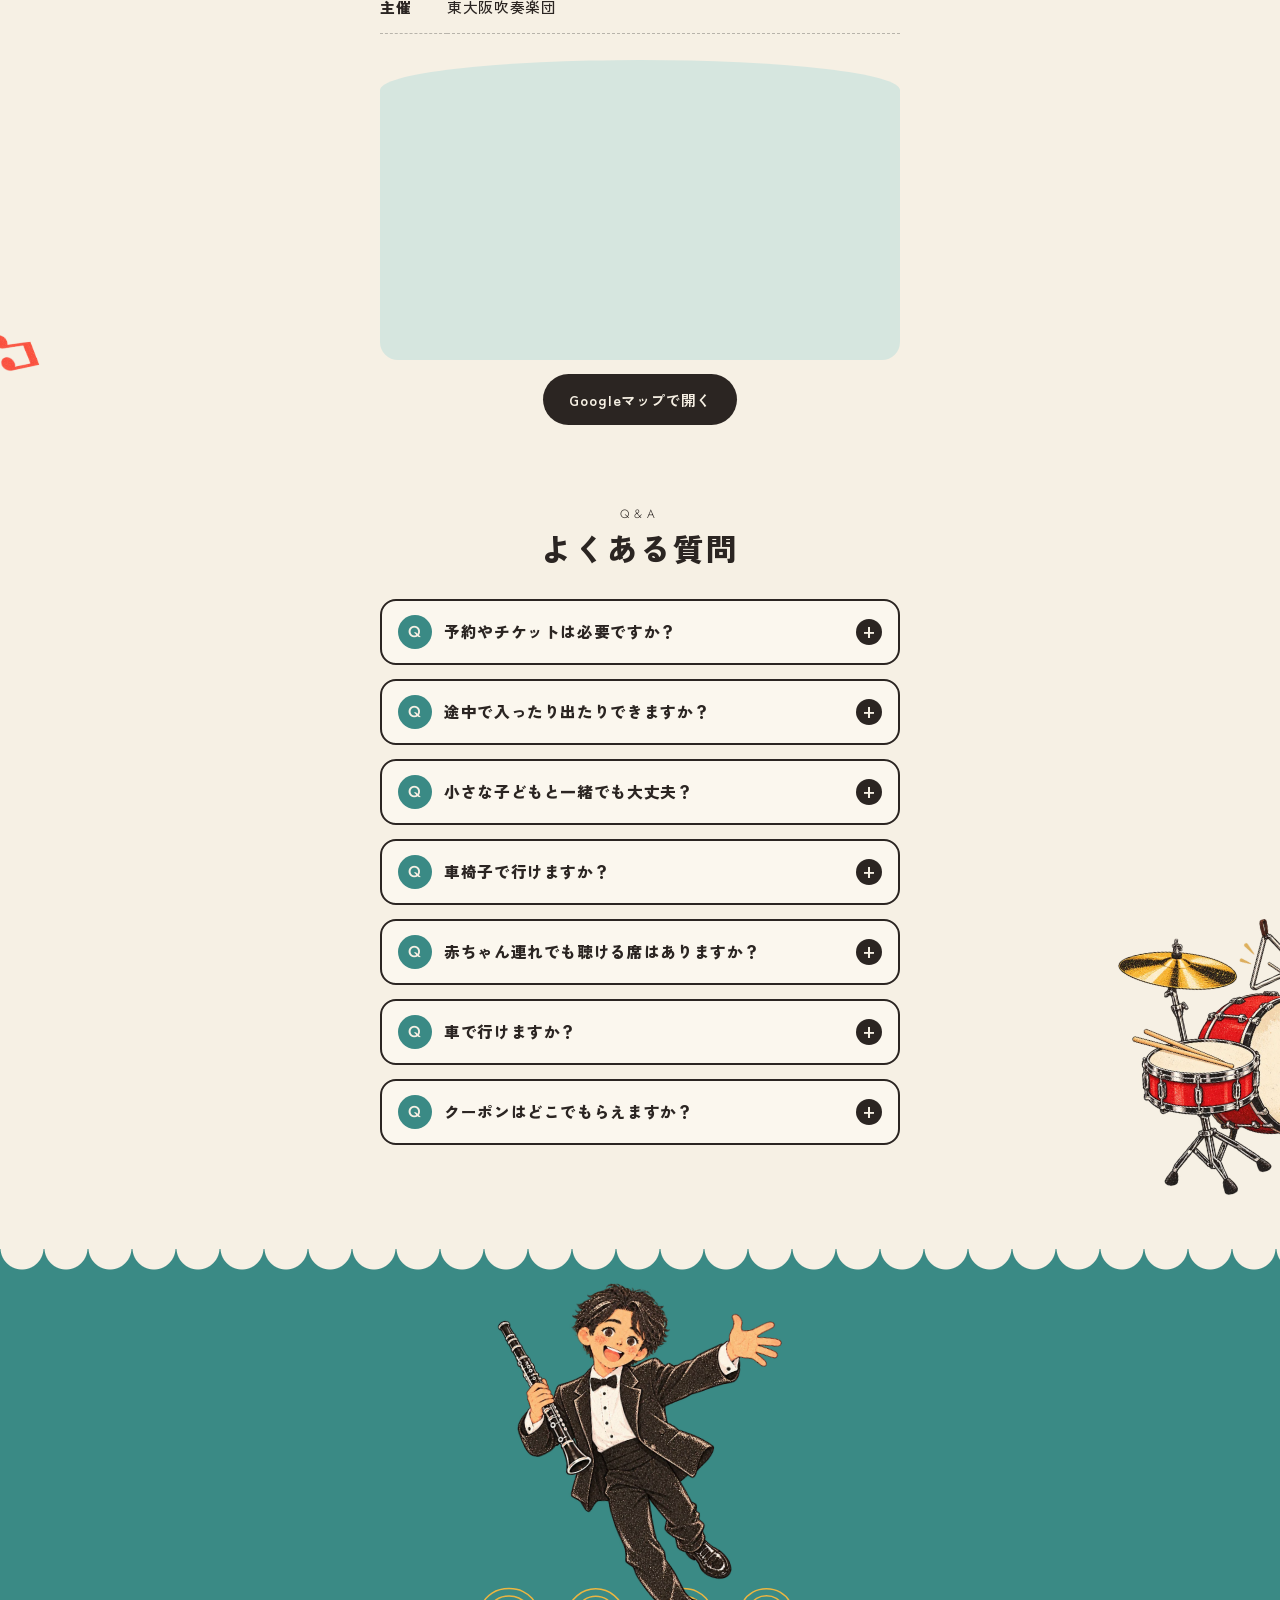
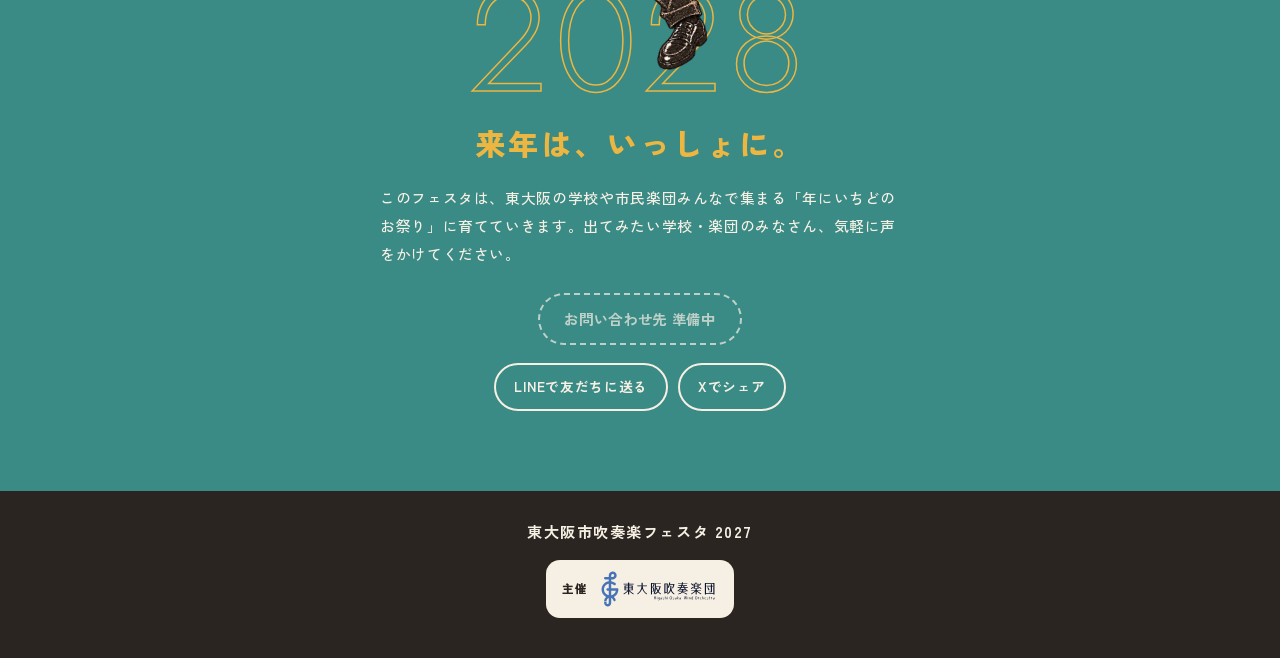
==== commit c192f283: "VISIONの文言をひがすいの定款（第2条・第3条）にそろえる - リードに「人と地域と音楽」の好循環を追加 - 4つの柱の文を定款の目的に合わせて調整 - 定款にもとづく事業である旨と、定款へのリン" ====
--- a/index.html
+++ b/index.html
@@ -84,12 +84,15 @@
   // このフェスタが目指すこと（助成金の申請書とも言葉をそろえておくと◎）
   vision: {
     title: "音楽で、まちをつなぐ。",
-    lead: "東大阪の吹奏楽団・学校・市民・まちのお店を音楽でつなぎ、毎年続いていく地域に愛される音楽の祭典を目指しています。",
+    lead: "東大阪の吹奏楽団・学校・市民・まちのお店を音楽でつなぎ、毎年続いていく地域に愛される音楽の祭典を目指しています。音楽で人が育ち、その人が地域を育て、地域がまた新しい人を育てる。そんな「人と地域と音楽」の好循環を、このフェスタから。",
+    // 主催団体の定款との関係（助成金の審査などで見られたとき用。不要なら "" に）
+    basis: "このフェスタは、主催・東大阪吹奏楽団の定款（第2条 目的・第3条 活動内容）にもとづく事業です。",
+    basisUrl: "https://higashiosakawinds-prog.github.io/higasui/yakkan.html",
     pillars: [
-      { title: "世代を|こえて", text: "高校生から大人まで、同じ舞台で音を重ねる。世代や団体のちがいをこえて、音楽で交流できる場をつくります。", img: "winds" },
-      { title: "学校と|つながる", text: "部活動の地域移行を見すえて、学校と市民楽団がいっしょに音楽をつくる。その発表と交流の場にしていきます。", img: "triangle" },
+      { title: "世代を|こえて", text: "子どもから大人まで、世代や立場をこえて同じ舞台で音を重ねる。ともに交流し、成長できる場をつくります。", img: "winds" },
+      { title: "学校と|つながる", text: "部活動の地域移行を見すえて、学校と市民楽団がいっしょに音楽をつくる。教育と文化の新しいしくみを、ここから。", img: "triangle" },
       { title: "まちのお店と|つながる", text: "パンフレットのクーポンをきっかけに、みんなが東大阪のお店を知り、まちへ繰り出す。音楽からまちのにぎわいを！", img: "tambourine" },
-      { title: "だれでも、|吹奏楽に", text: "入場無料・予約なし。はじめての人も、子ども連れも、気軽に生の音楽にふれられる機会をつくります。", img: "mallets" }
+      { title: "だれでも、|吹奏楽に", text: "入場無料・予約なし。はじめての人も子ども連れも、気軽に生の音楽にふれる。地域に根ざした音楽文化を、次の世代へ。", img: "mallets" }
     ],
     steps: [
       { when: "2027", text: "3団体で、第1回をひらく" },
@@ -443,6 +446,9 @@
 .road.in li:nth-child(2){transition-delay:.15s}.road.in li:nth-child(3){transition-delay:.3s}
 @media (prefers-reduced-motion:reduce){.road li{opacity:1;transform:none}.pillar img{translate:0 0}}
 .vision + .town{padding-top:60px}
+.basis{margin-top:30px;font-size:.78rem;line-height:1.8;opacity:.8}
+.basis a{color:var(--sun);font-weight:700}
+.basis:empty{display:none}
 .maplink{display:inline-flex;align-items:center;gap:8px;margin-top:14px}
 .town .panel{--pl:var(--lav)}
 .town .lead{font-size:.92rem;margin:4px 0 22px 24px}
@@ -613,6 +619,7 @@
     <p class="lead" id="vLead"></p>
     <div class="pillars" id="pillars"></div>
     <div class="road" id="road"><h3>これからの道のり</h3><ol id="steps"></ol></div>
+    <p class="basis" id="basis"></p>
   </div>
 </section>
 
@@ -841,6 +848,7 @@
 $("vLead").textContent = F.vision.lead;
 $("pillars").innerHTML = F.vision.pillars.map(v =>
   `<div class="pillar"><h3>${nb(v.title)}</h3><p>${v.text}</p><img src="images/decor/${v.img}.webp" alt="" loading="lazy"></div>`).join("");
+if (F.vision.basis) $("basis").innerHTML = `${F.vision.basis}${F.vision.basisUrl ? ` <a href="${F.vision.basisUrl}" target="_blank" rel="noopener">定款を見る</a>` : ""}`;
 $("steps").innerHTML = F.vision.steps.map(st => `<li><span class="w">${st.when}</span><p>${st.text}</p></li>`).join("");
 
 // ---- よくある質問 ----
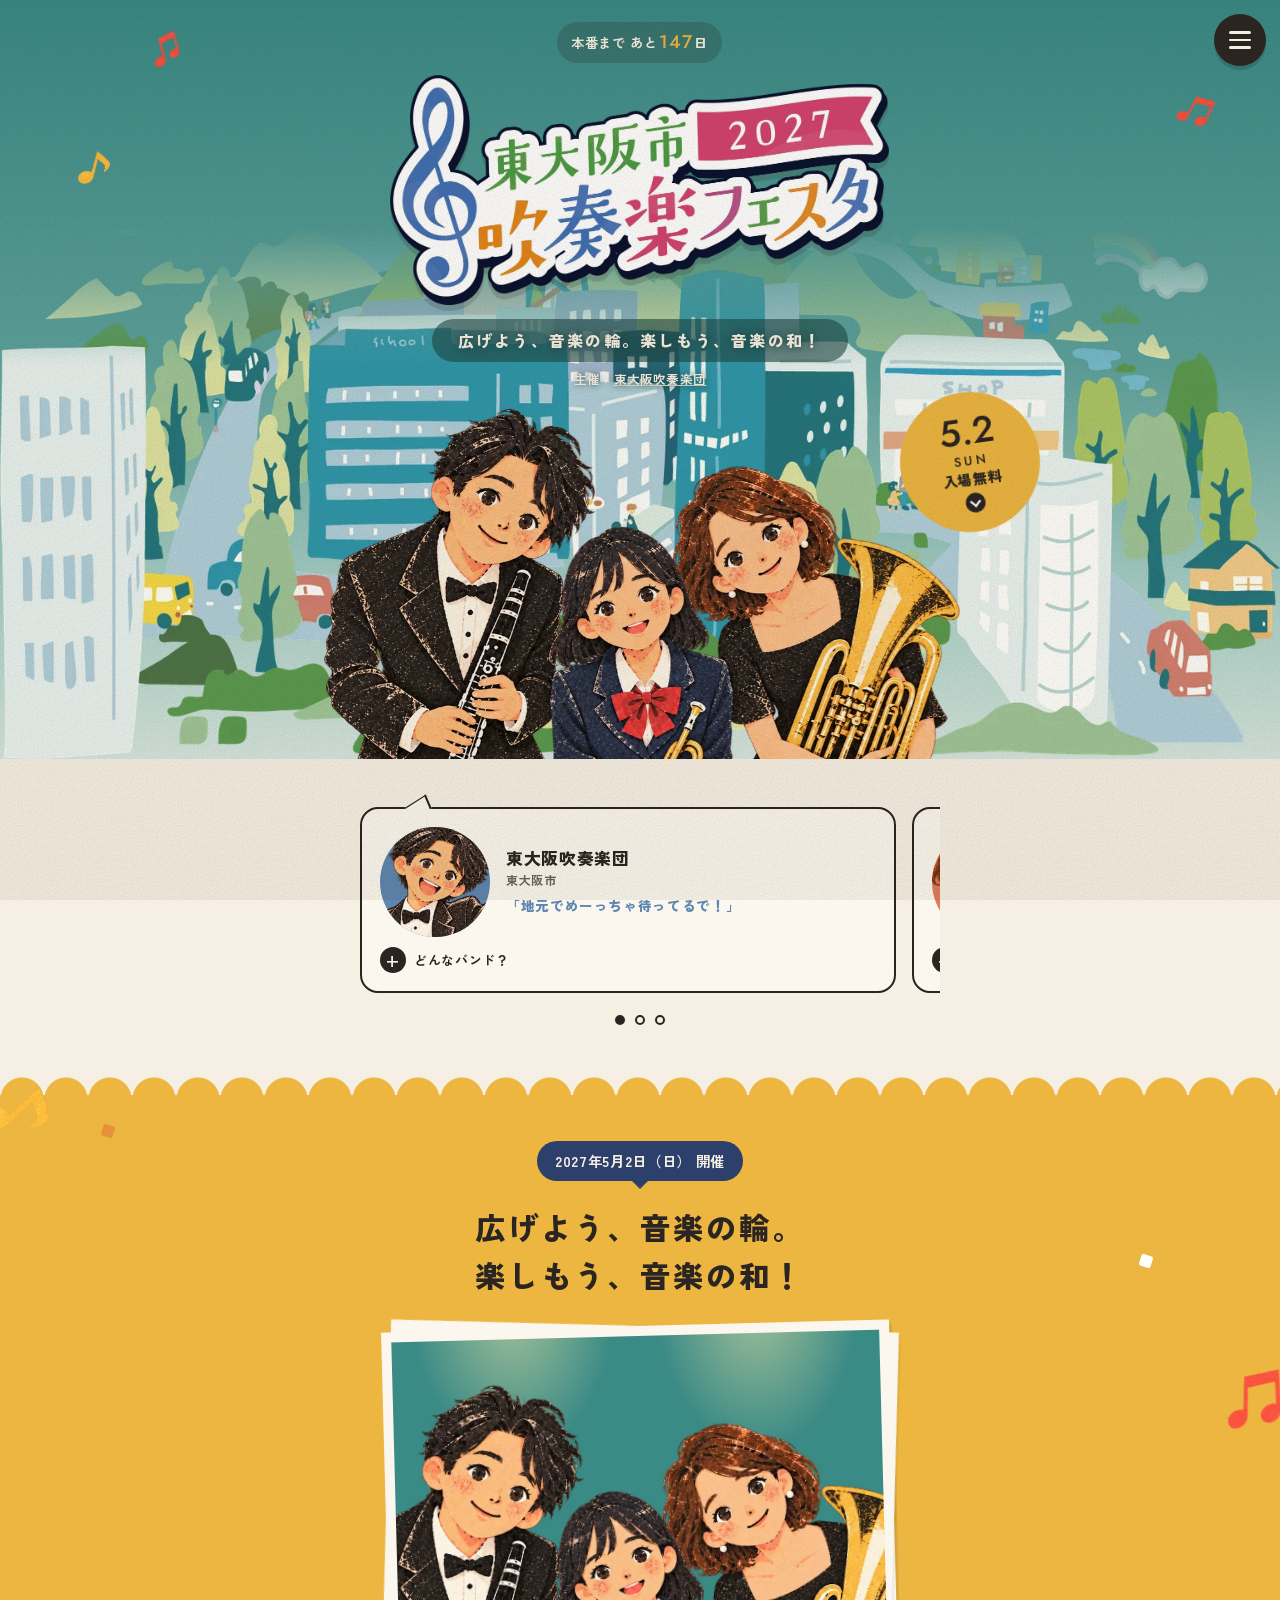
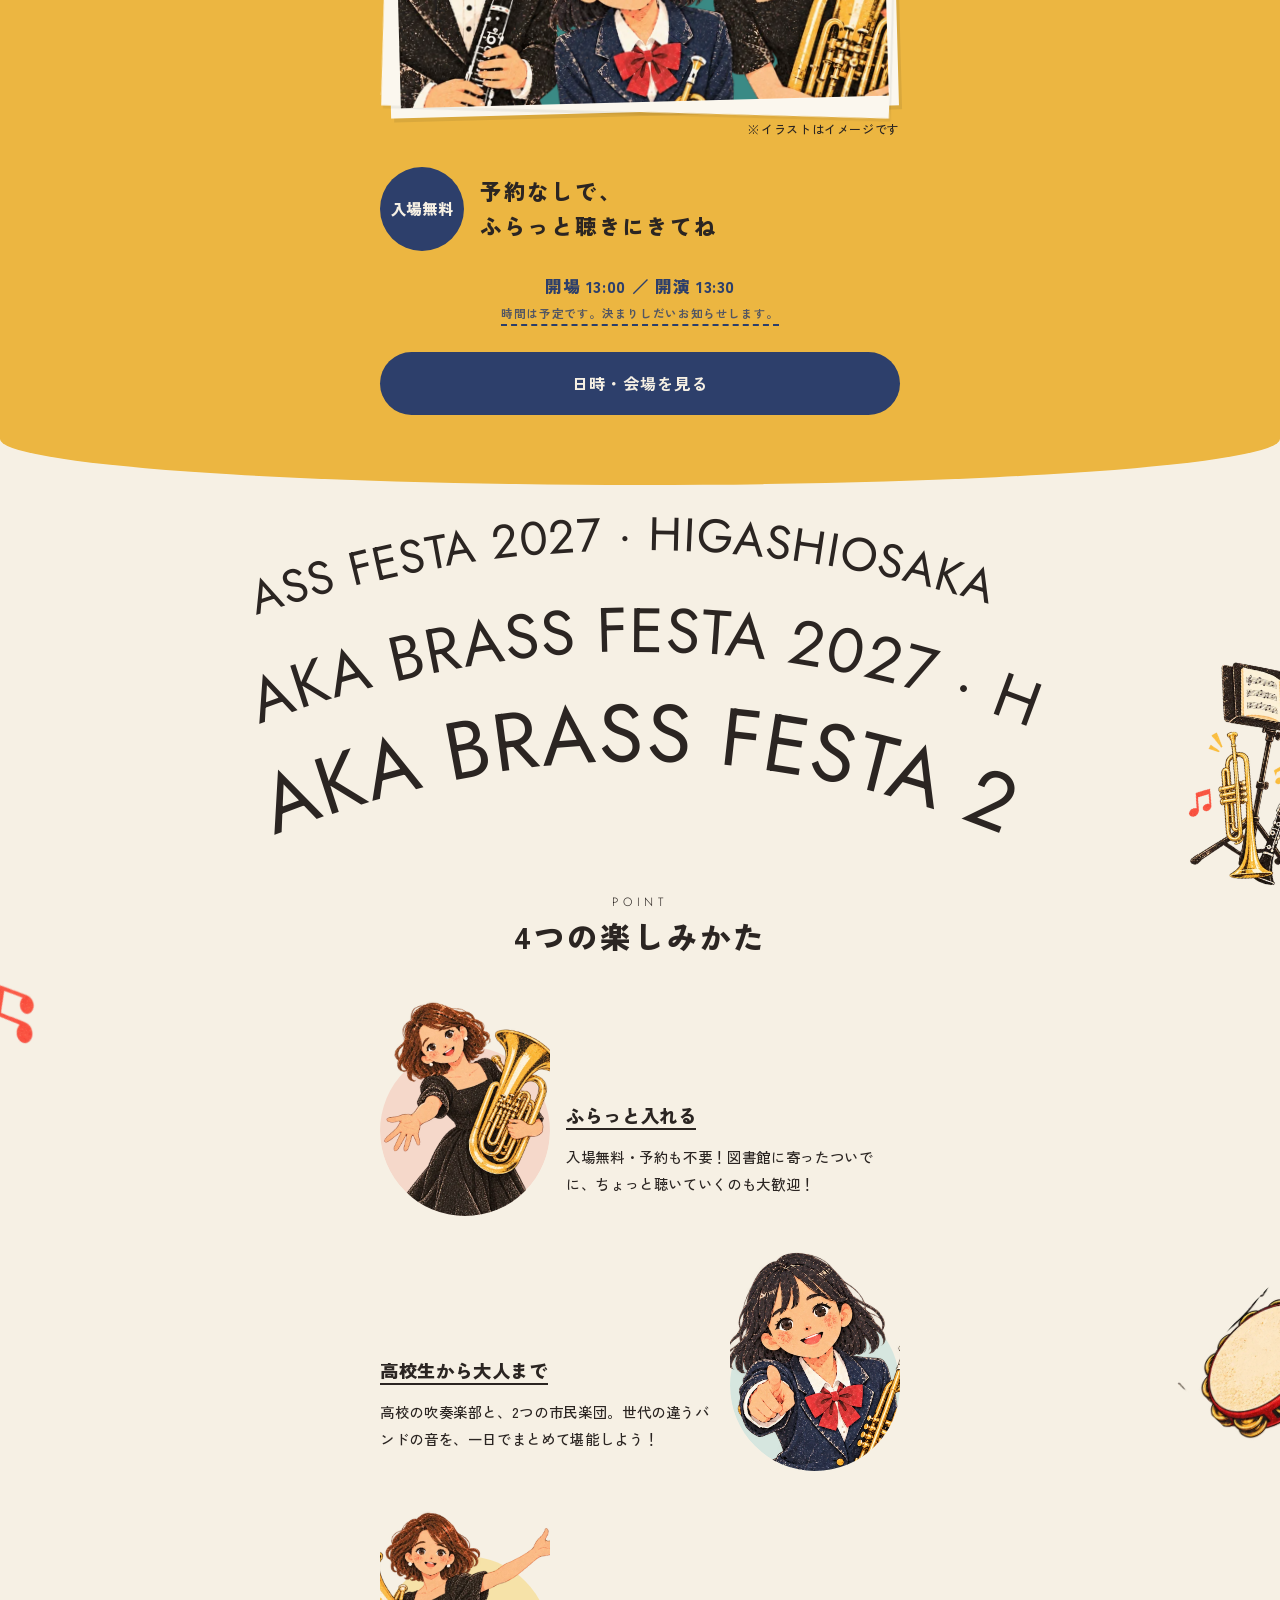
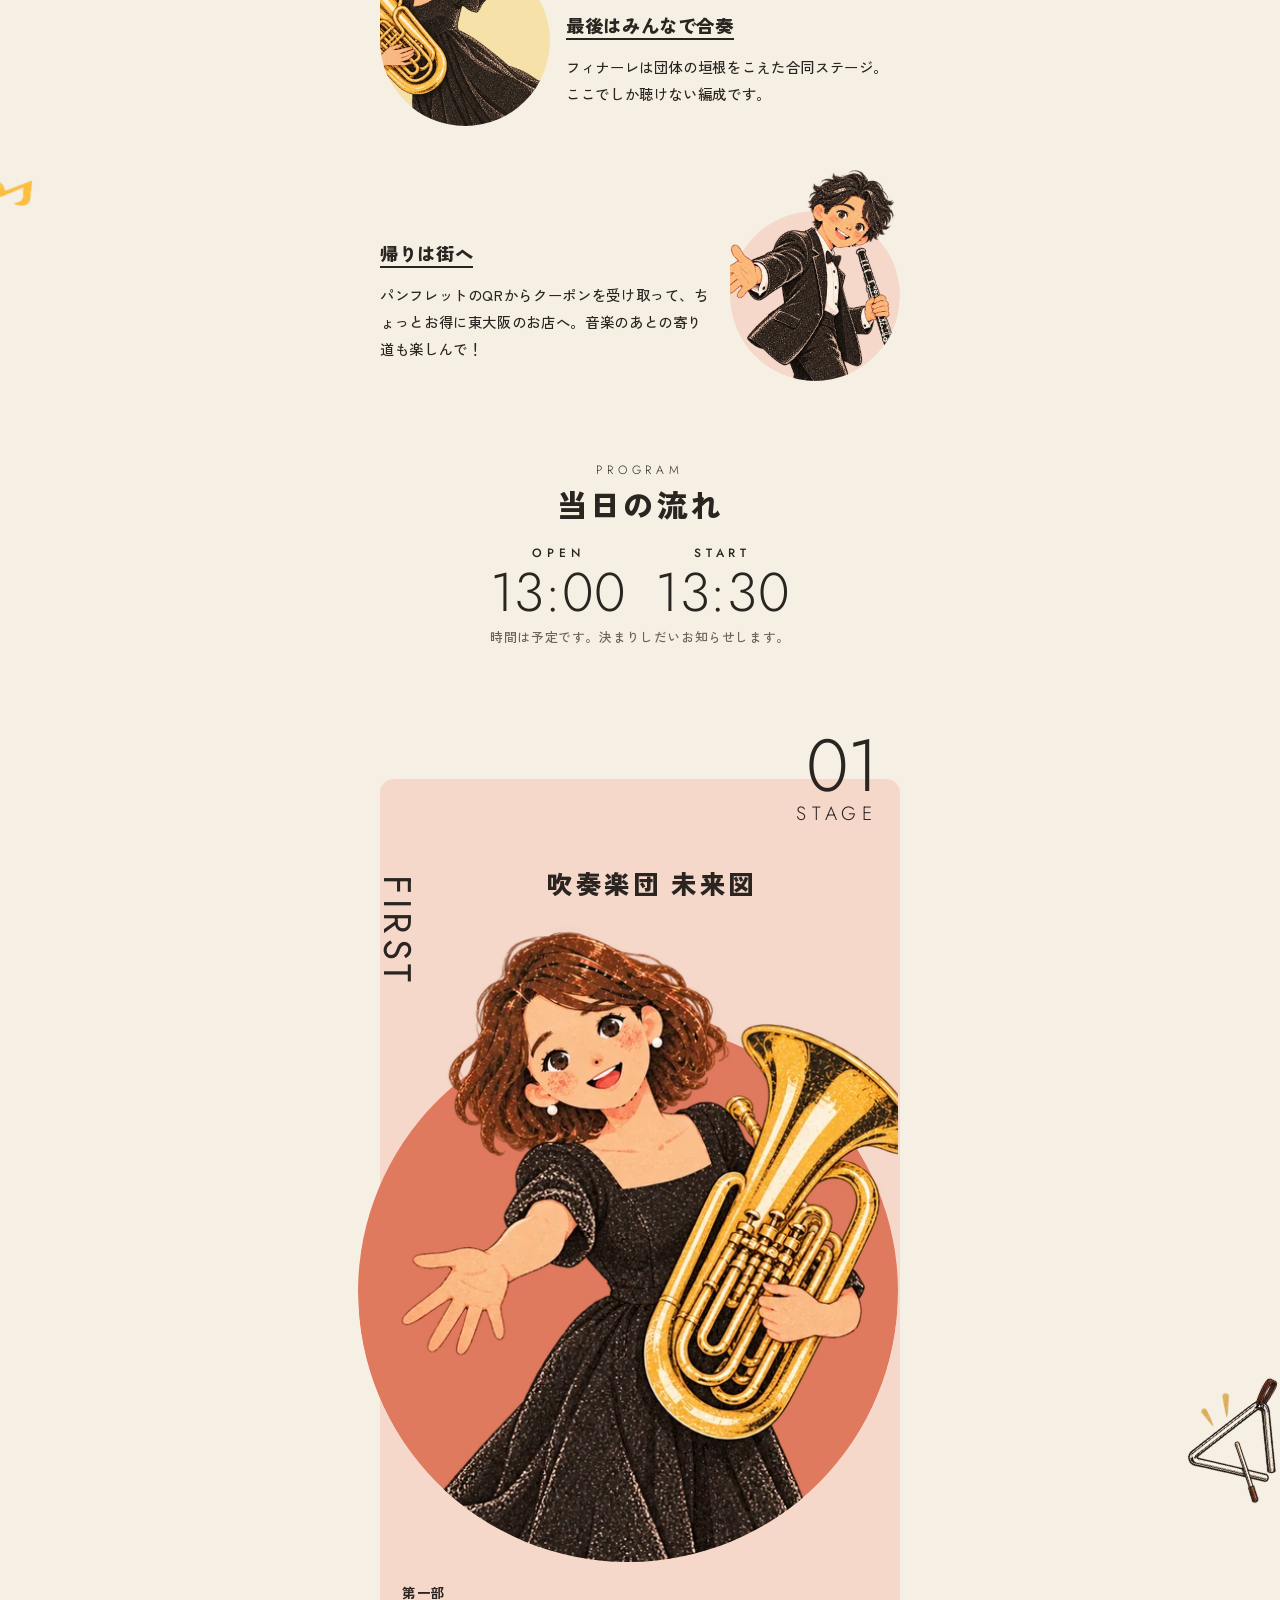
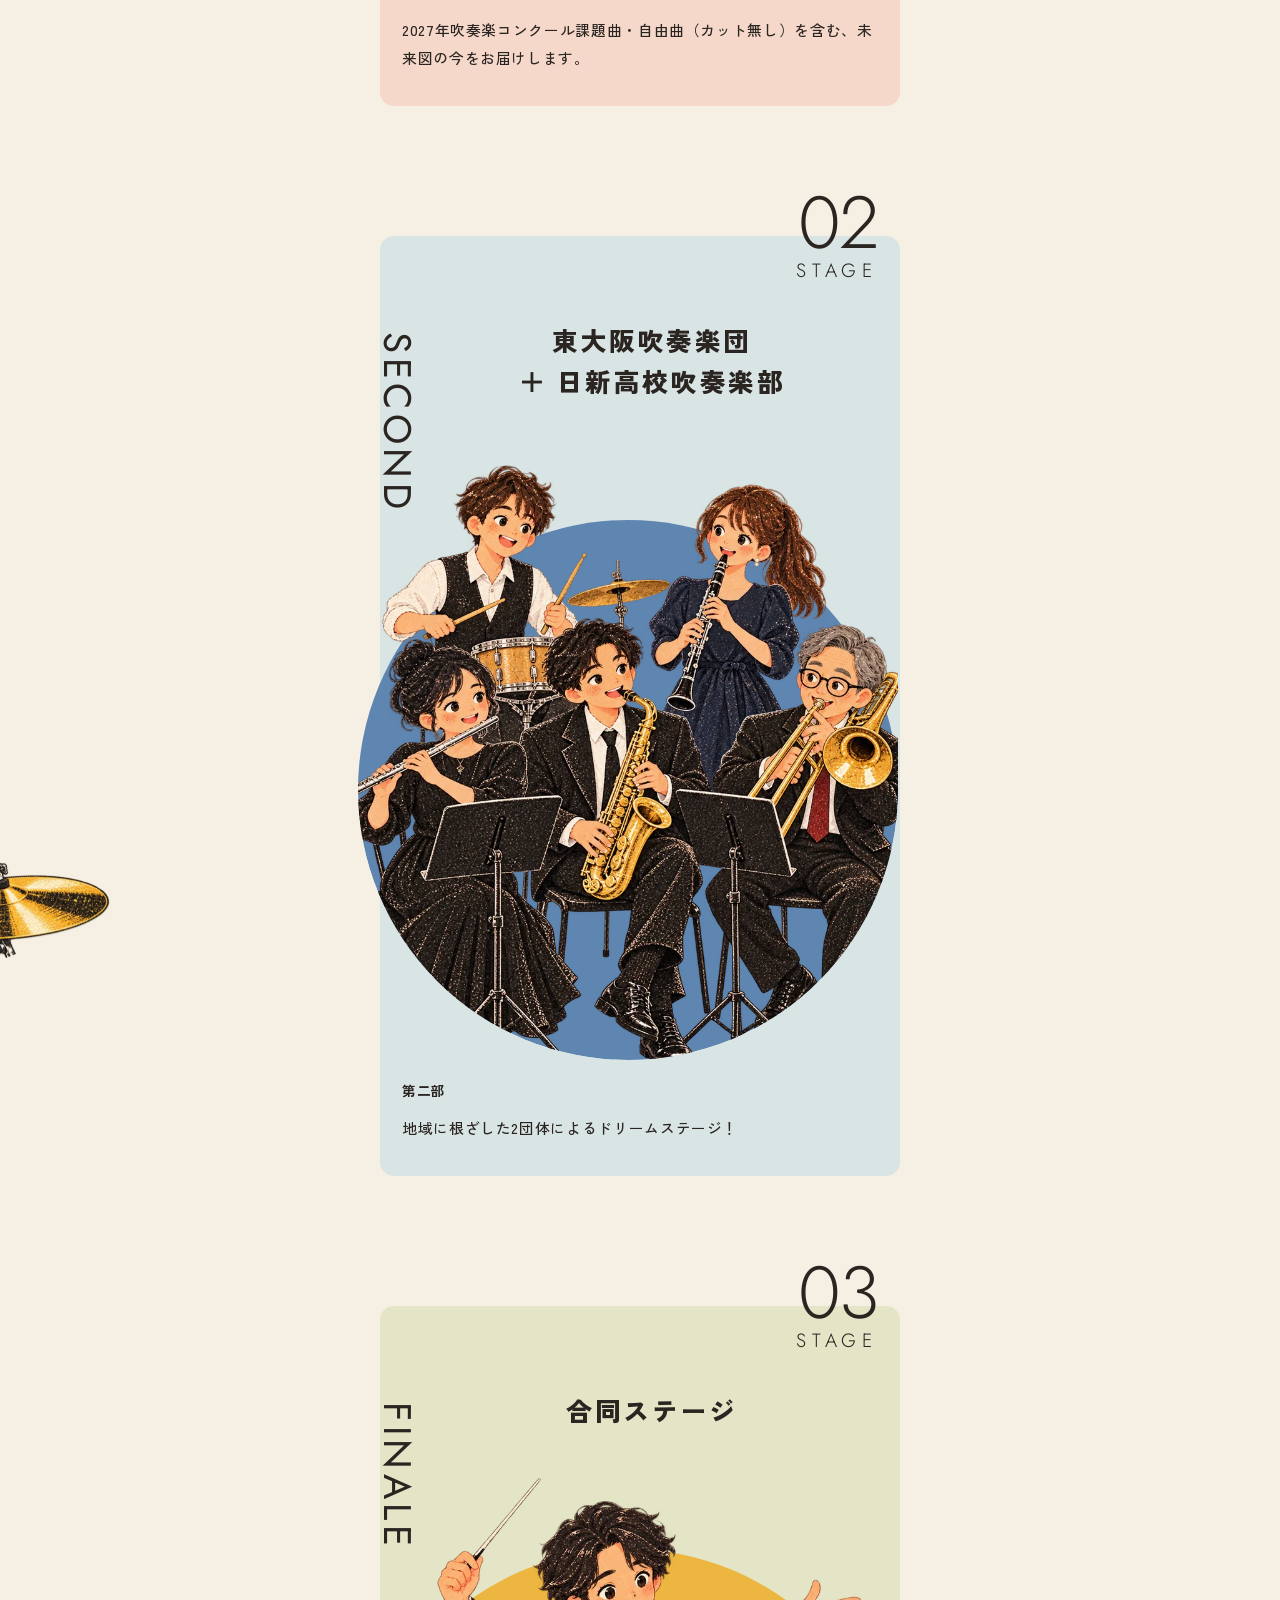
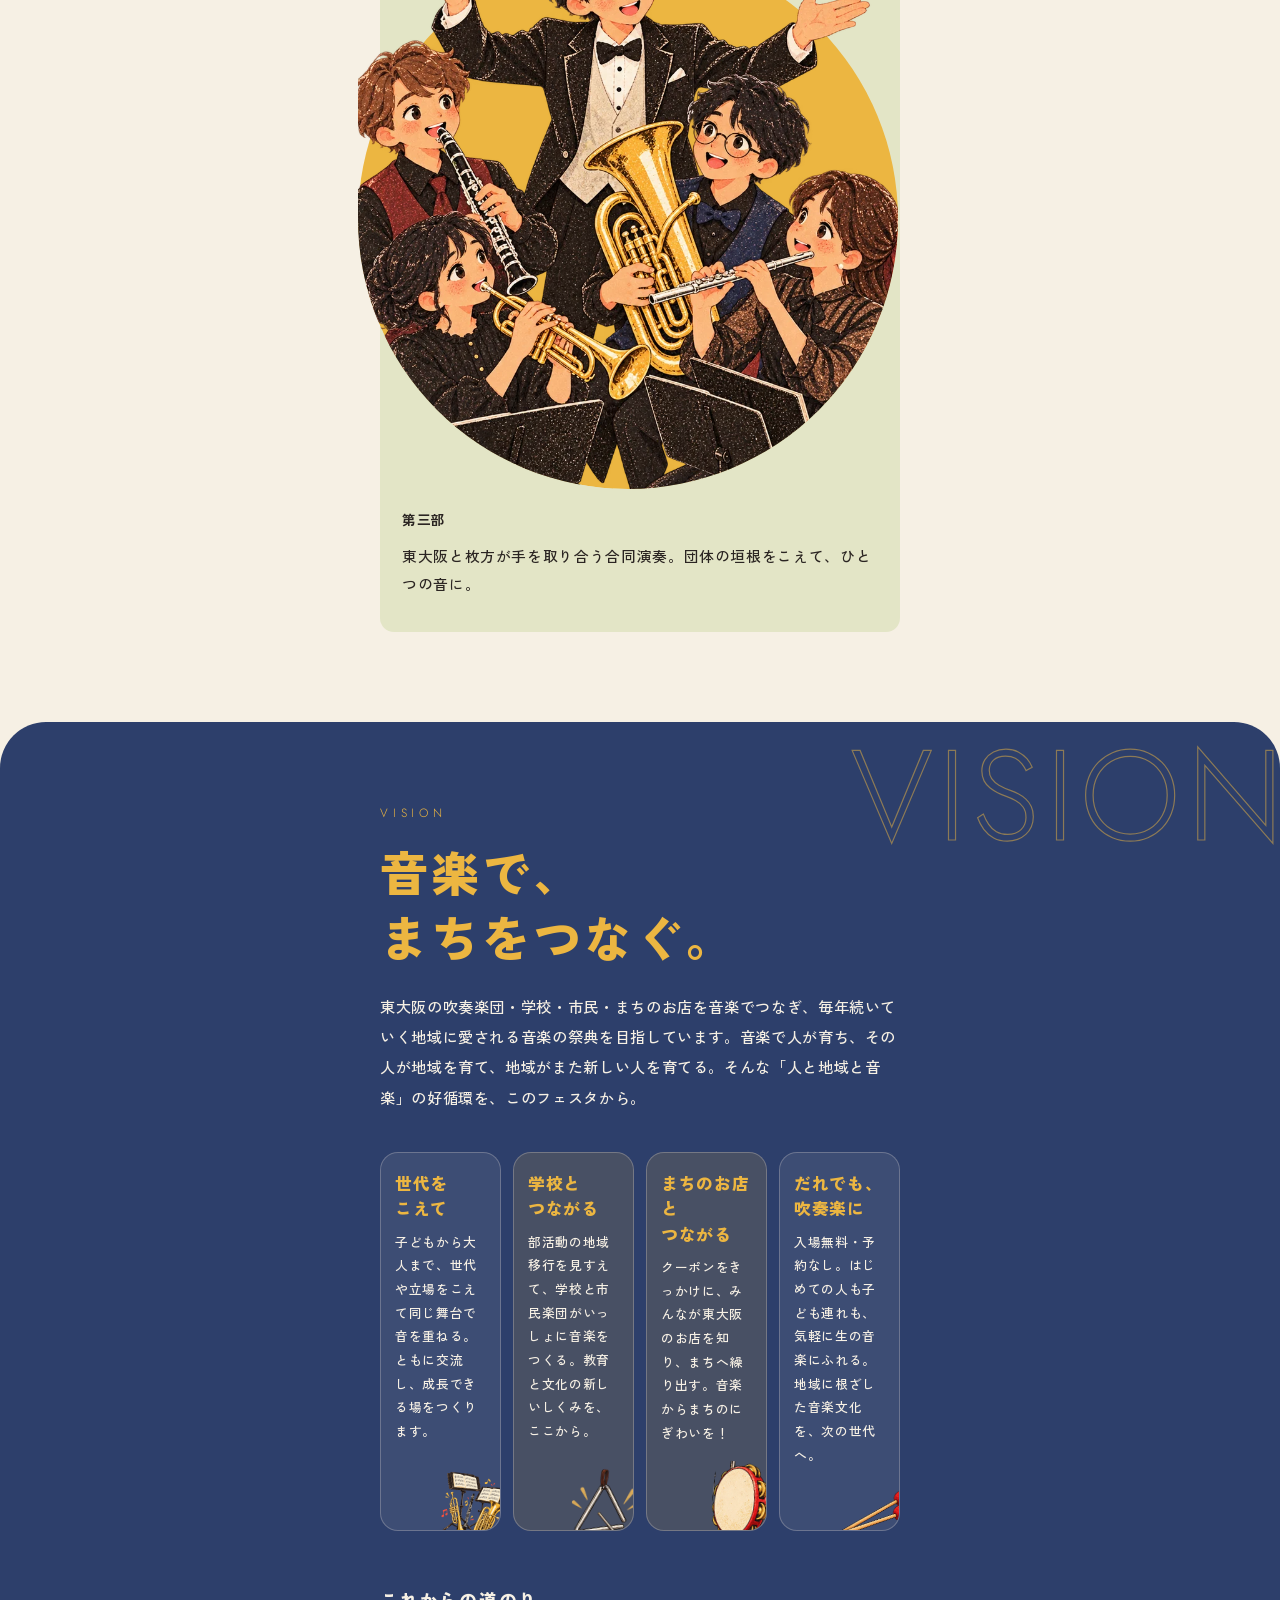
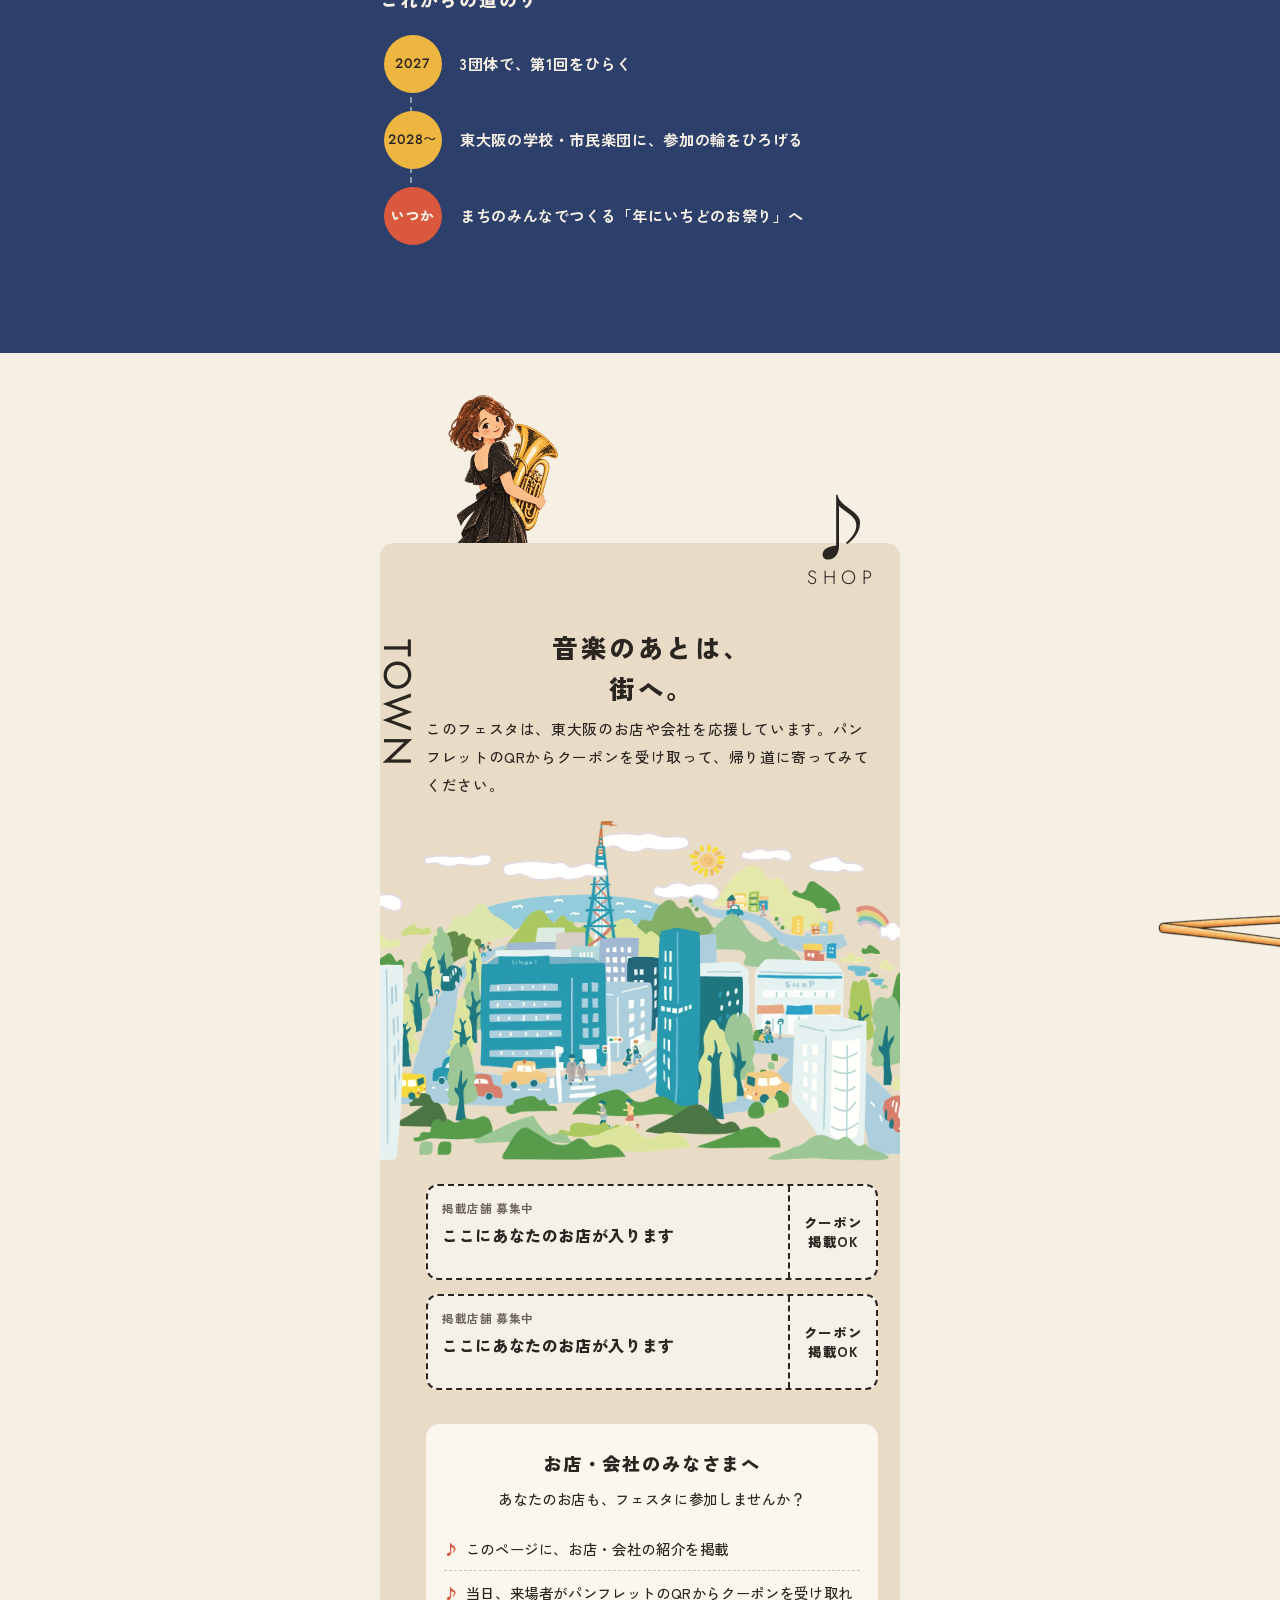
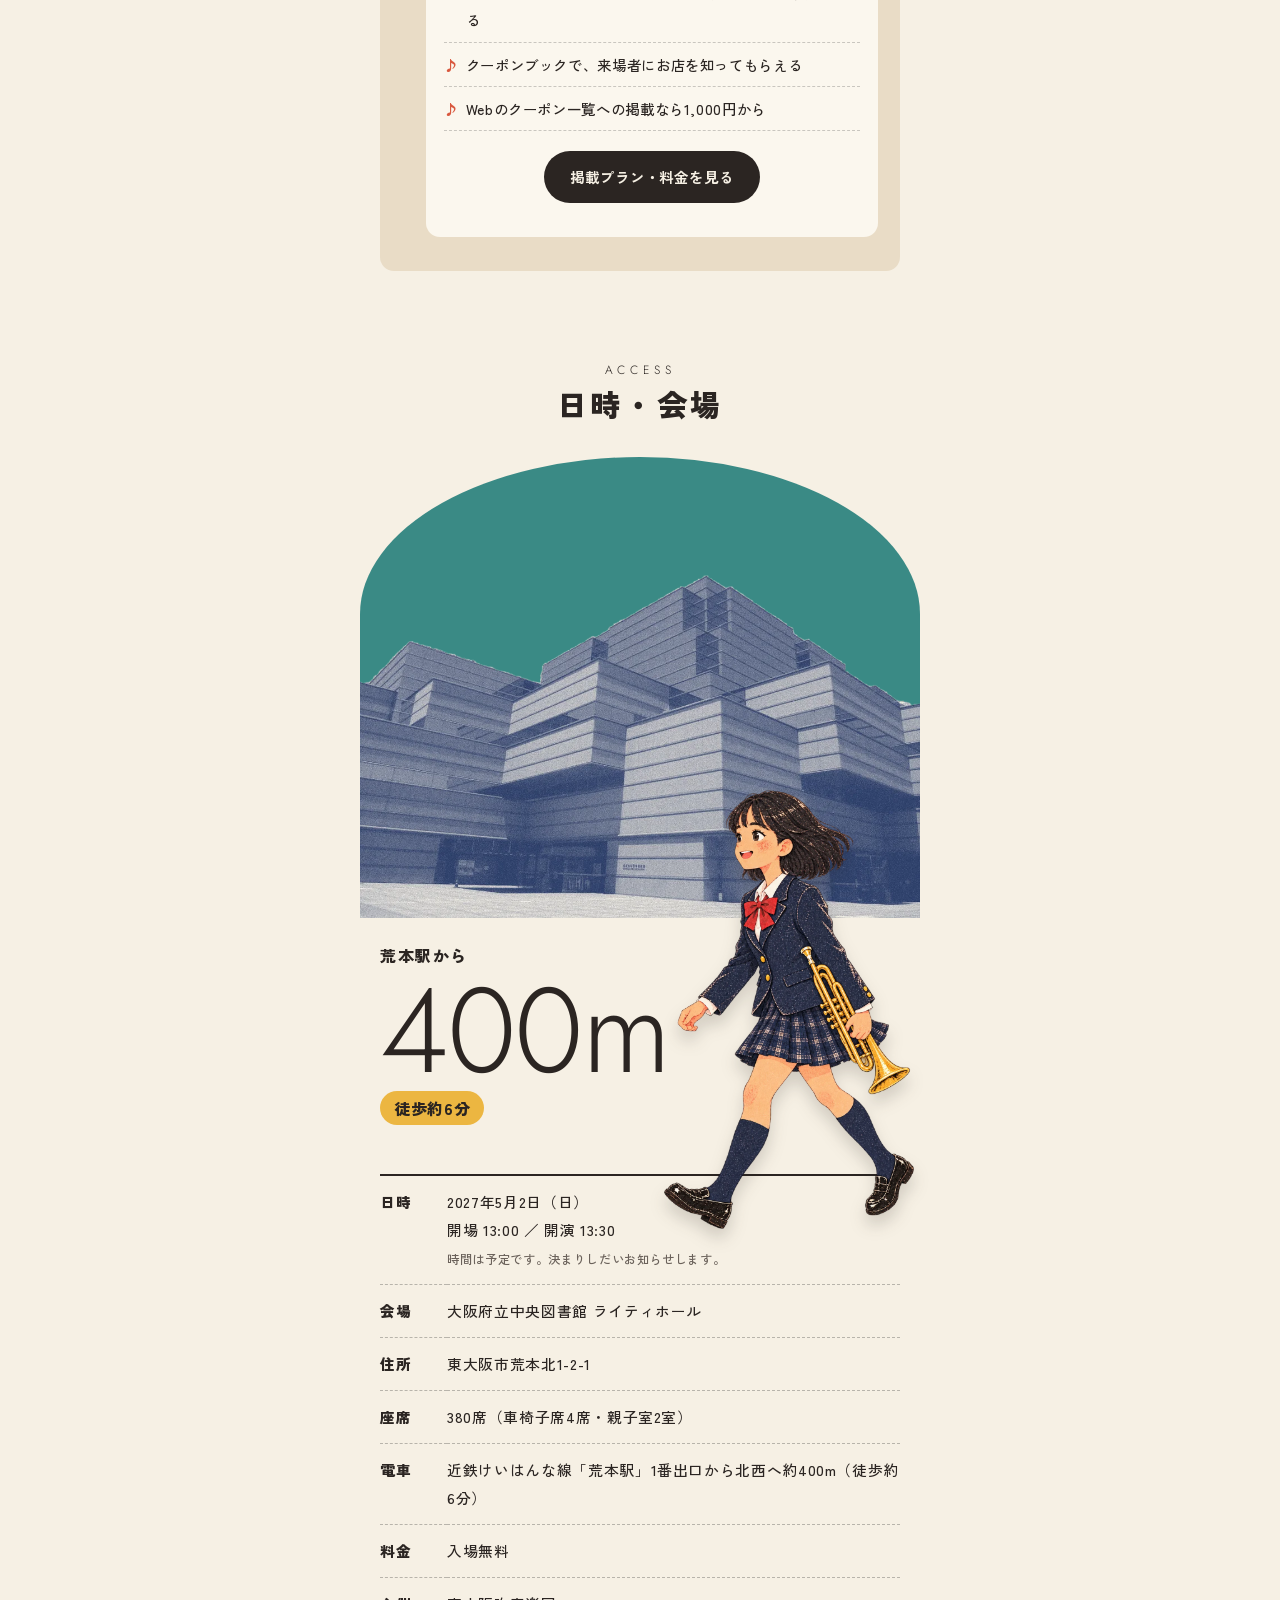
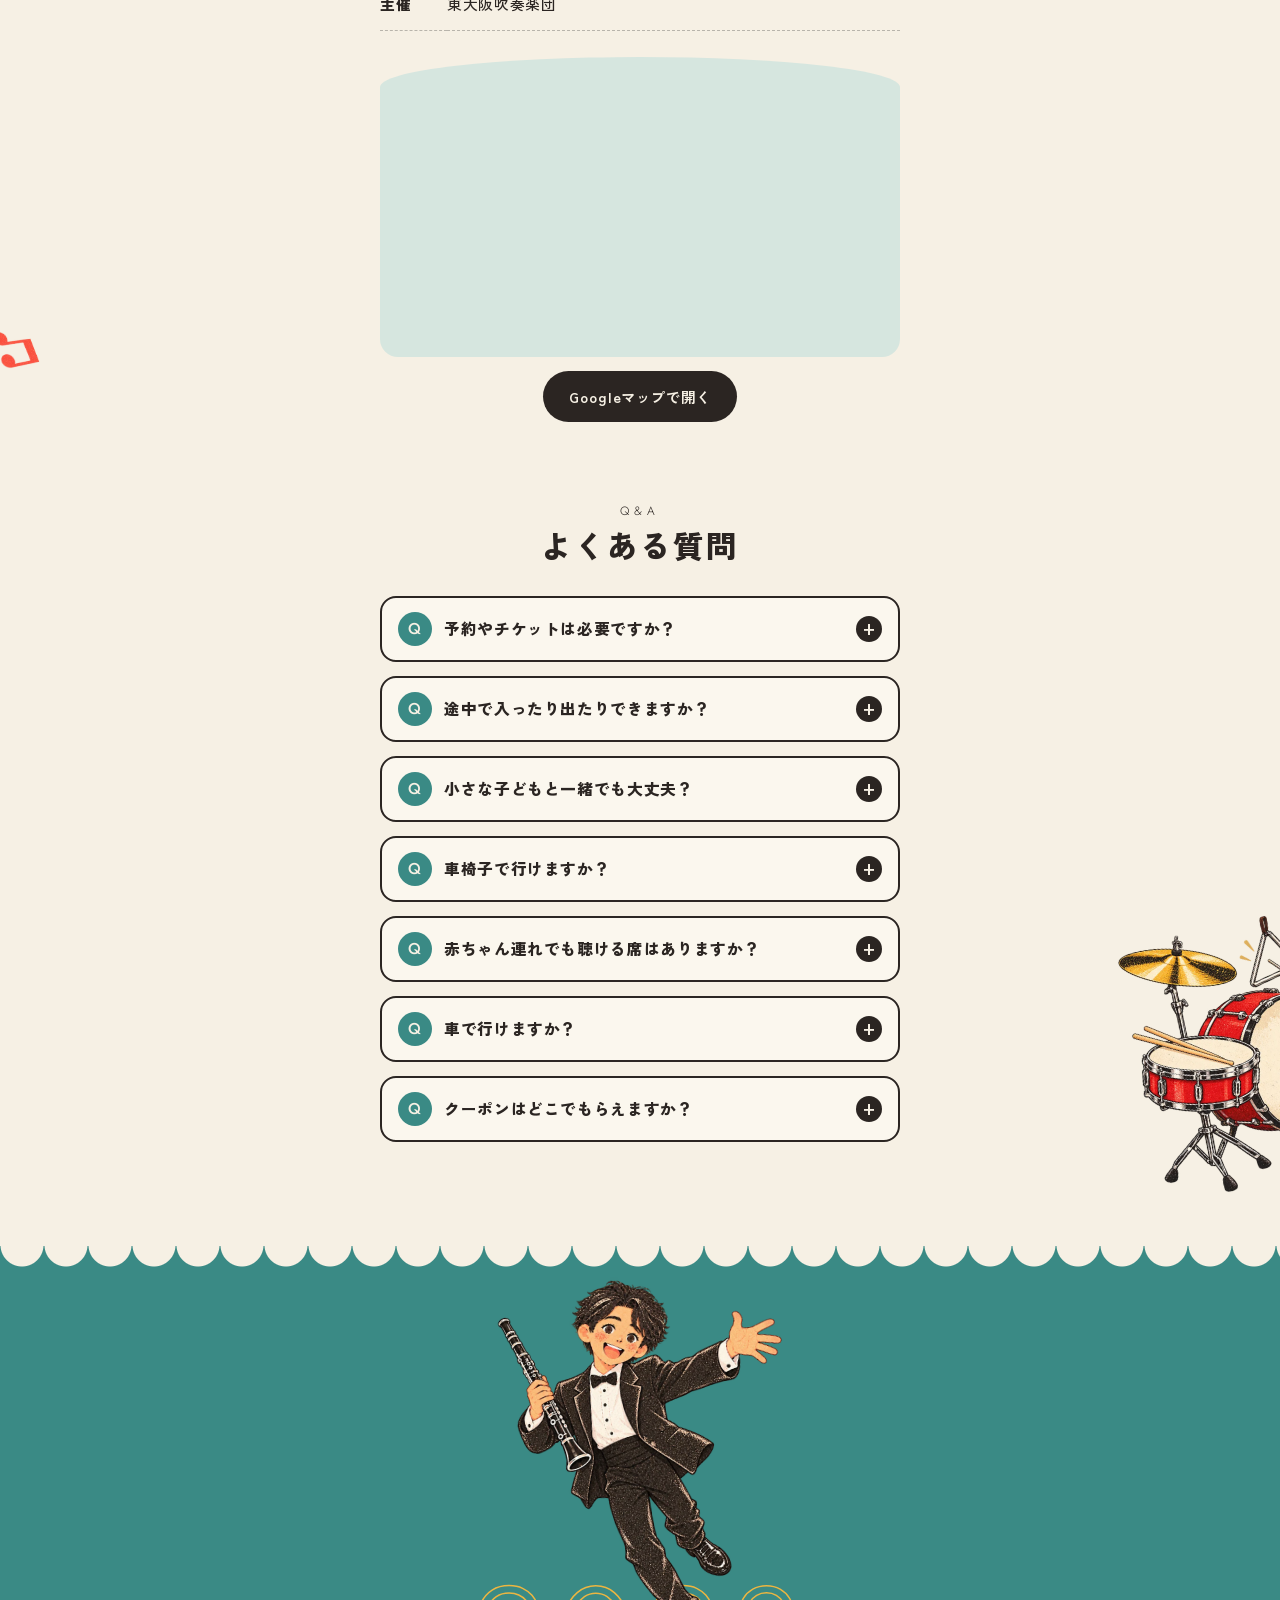
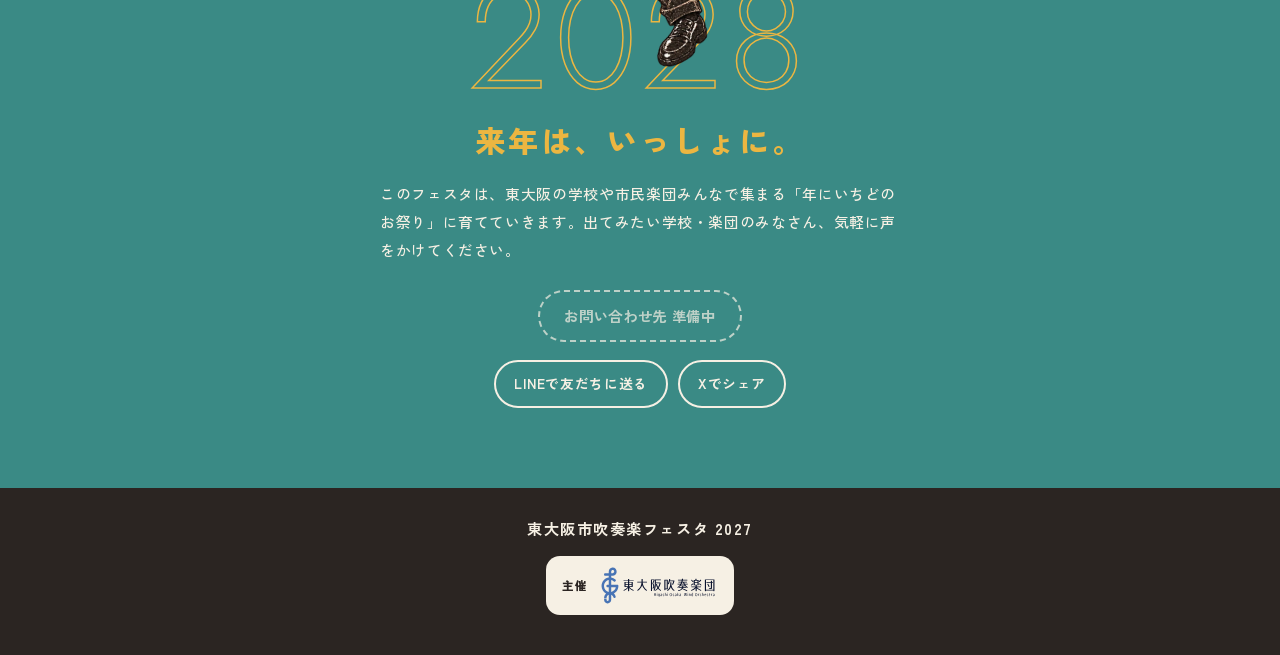
==== commit 74e56515: "パンフレットはQRのみに方針変更、演奏順を修正 - 紙面プランをなくし、Webピックアップ・Webスタンダード・協賛の3プランに - パンフレットはQR→アンケート→クーポンページの流れに文言を統一（" ====
--- a/index.html
+++ b/index.html
@@ -61,13 +61,13 @@
     { title: "ふらっと|入れる", img: "images/tuba-reach.webp", text: "入場無料・予約も不要！図書館に寄ったついでに、ちょっと聴いていくのも大歓迎！", chara: "drum" },
     { title: "高校生から|大人まで", img: "images/jk-point.webp", zoom: 118, text: "高校の吹奏楽部と、2つの市民楽団。世代の違うバンドの音を、一日でまとめて堪能しよう！", chara: "clarinet" },
     { title: "最後は|みんなで合奏", img: "images/tuba-wave.webp", text: "フィナーレは団体の垣根をこえた合同ステージ。ここでしか聴けない編成です。", chara: "trumpet" },
-    { title: "帰りは|街へ", img: "images/member-walk.webp", text: "パンフレットのクーポンを持って、ちょっとお得に東大阪のお店へ。音楽のあとの寄り道も楽しんで！", chara: "drum" }
+    { title: "帰りは|街へ", img: "images/member-walk.webp", text: "パンフレットのQRからクーポンを受け取って、ちょっとお得に東大阪のお店へ。音楽のあとの寄り道も楽しんで！", chara: "drum" }
   ],
 
   // プログラム（順番どおりに並べる）。img は大きな丸からとび出すイラスト。zoom は絵の大きさ(%)、なければ自動
   program: [
-    { part: "第一部", img: "images/band-seated.webp", zoom: 104, title: "東大阪吹奏楽団|＋ 日新高校吹奏楽部", text: "地域に根ざした2団体によるドリームステージ！", color: "navy" },
-    { part: "第二部", img: "images/tuba-reach.webp", title: "吹奏楽団 未来図", text: "2027年吹奏楽コンクール課題曲・自由曲（カット無し）を含む、未来図の今をお届けします。", color: "pink" },
+    { part: "第一部", img: "images/tuba-reach.webp", title: "吹奏楽団 未来図", text: "2027年吹奏楽コンクール課題曲・自由曲（カット無し）を含む、未来図の今をお届けします。", color: "pink" },
+    { part: "第二部", img: "images/band-seated.webp", zoom: 104, title: "東大阪吹奏楽団|＋ 日新高校吹奏楽部", text: "地域に根ざした2団体によるドリームステージ！", color: "navy" },
     { part: "第三部", img: "images/band-conductor.webp", zoom: 104, title: "合同ステージ", text: "東大阪と枚方が手を取り合う合同演奏。団体の垣根をこえて、ひとつの音に。", color: "orange" }
   ],
 
@@ -86,12 +86,12 @@
     title: "音楽で、まちをつなぐ。",
     lead: "東大阪の吹奏楽団・学校・市民・まちのお店を音楽でつなぎ、毎年続いていく地域に愛される音楽の祭典を目指しています。音楽で人が育ち、その人が地域を育て、地域がまた新しい人を育てる。そんな「人と地域と音楽」の好循環を、このフェスタから。",
     // 主催団体の定款との関係（助成金の審査などで見られたとき用。不要なら "" に）
-    basis: "このフェスタは、主催・東大阪吹奏楽団の定款（第2条 目的・第3条 活動内容）にもとづく事業です。",
-    basisUrl: "https://higashiosakawinds-prog.github.io/higasui/yakkan.html",
+    basis: "",
+    basisUrl: "",
     pillars: [
       { title: "世代を|こえて", text: "子どもから大人まで、世代や立場をこえて同じ舞台で音を重ねる。ともに交流し、成長できる場をつくります。", img: "winds" },
       { title: "学校と|つながる", text: "部活動の地域移行を見すえて、学校と市民楽団がいっしょに音楽をつくる。教育と文化の新しいしくみを、ここから。", img: "triangle" },
-      { title: "まちのお店と|つながる", text: "パンフレットのクーポンをきっかけに、みんなが東大阪のお店を知り、まちへ繰り出す。音楽からまちのにぎわいを！", img: "tambourine" },
+      { title: "まちのお店と|つながる", text: "クーポンをきっかけに、みんなが東大阪のお店を知り、まちへ繰り出す。音楽からまちのにぎわいを！", img: "tambourine" },
       { title: "だれでも、|吹奏楽に", text: "入場無料・予約なし。はじめての人も子ども連れも、気軽に生の音楽にふれる。地域に根ざした音楽文化を、次の世代へ。", img: "mallets" }
     ],
     steps: [
@@ -127,7 +127,7 @@
     { q: "車椅子で行けますか？", a: "会場のライティホールには車椅子席が4席あります。自由にご利用ください。", fixed: true },
     { q: "赤ちゃん連れでも聴ける席はありますか？", a: "親子室が2室あります。お子さんが泣いてしまっても気にせず楽しめますので、自由にご利用ください。", fixed: true },
     { q: "車で行けますか？", a: "駐車場に限りがございますので、電車でのご来場をお勧めします！", fixed: true },
-    { q: "クーポンはどこでもらえますか？", a: "当日、会場でお配りするパンフレットについています。", fixed: true }
+    { q: "クーポンはどこでもらえますか？", a: "当日お配りするパンフレットのQRコードから、かんたんなアンケートに答えると、クーポンのページが開きます。", fixed: true }
   ],
 
   host: "東大阪吹奏楽団",
@@ -630,7 +630,7 @@
       <div class="no"><b>♪</b><span>SHOP</span></div>
       <div class="side">TOWN</div>
       <h3>音楽のあとは、<br>街へ。</h3>
-      <p class="lead">このフェスタは、東大阪のお店や会社を応援しています。パンフレットのクーポンを持って、帰り道に寄ってみてください。</p>
+      <p class="lead">このフェスタは、東大阪のお店や会社を応援しています。パンフレットのQRからクーポンを受け取って、帰り道に寄ってみてください。</p>
       <div class="town-scene" id="townScene"></div>
       <div class="tickets" id="shops"></div>
       <div class="forshop">
@@ -638,7 +638,7 @@
         <p style="font-size:.9rem">あなたのお店も、フェスタに参加しませんか？</p>
         <ul>
           <li>このページに、お店・会社の紹介を掲載</li>
-          <li>当日配るパンフレットに掲載</li>
+          <li>当日、来場者がパンフレットのQRからクーポンを受け取れる</li>
           <li>クーポンブックで、来場者にお店を知ってもらえる</li>
           <li>Webのクーポン一覧への掲載なら1,000円から</li>
         </ul>
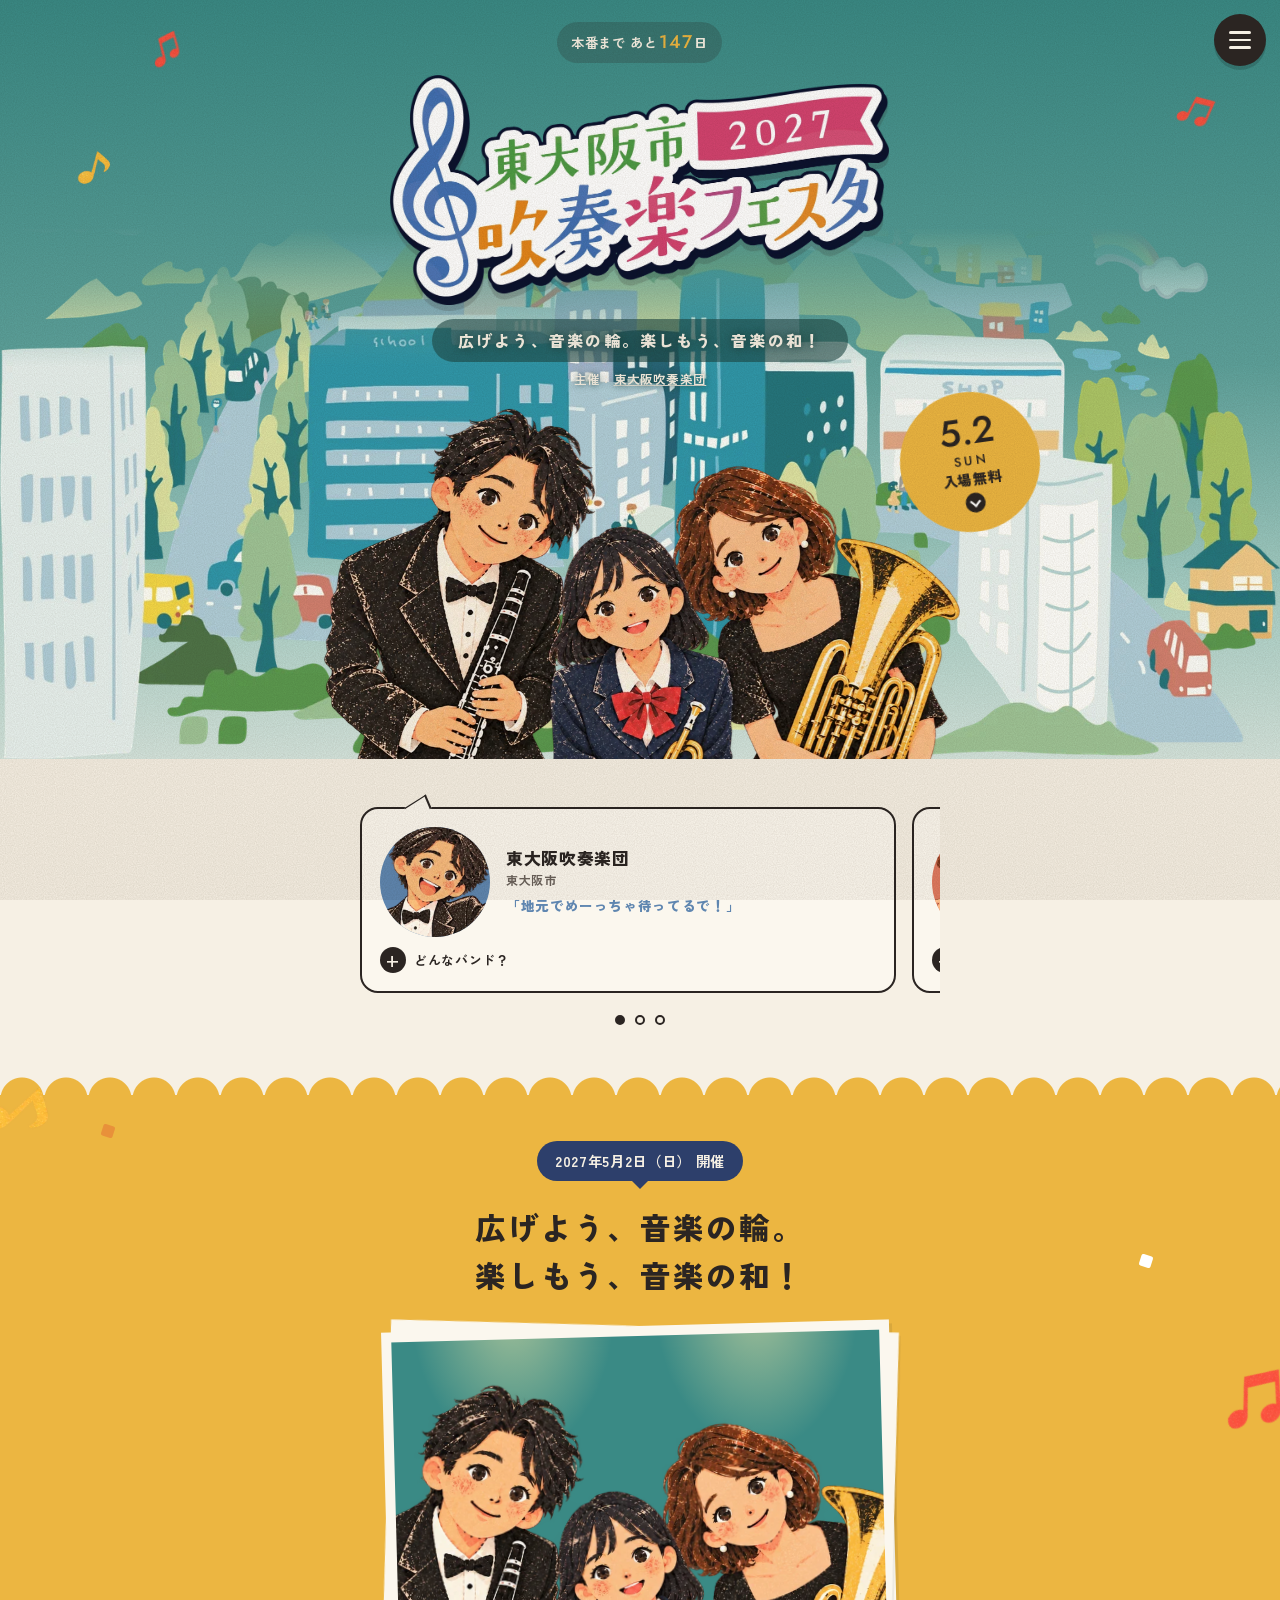
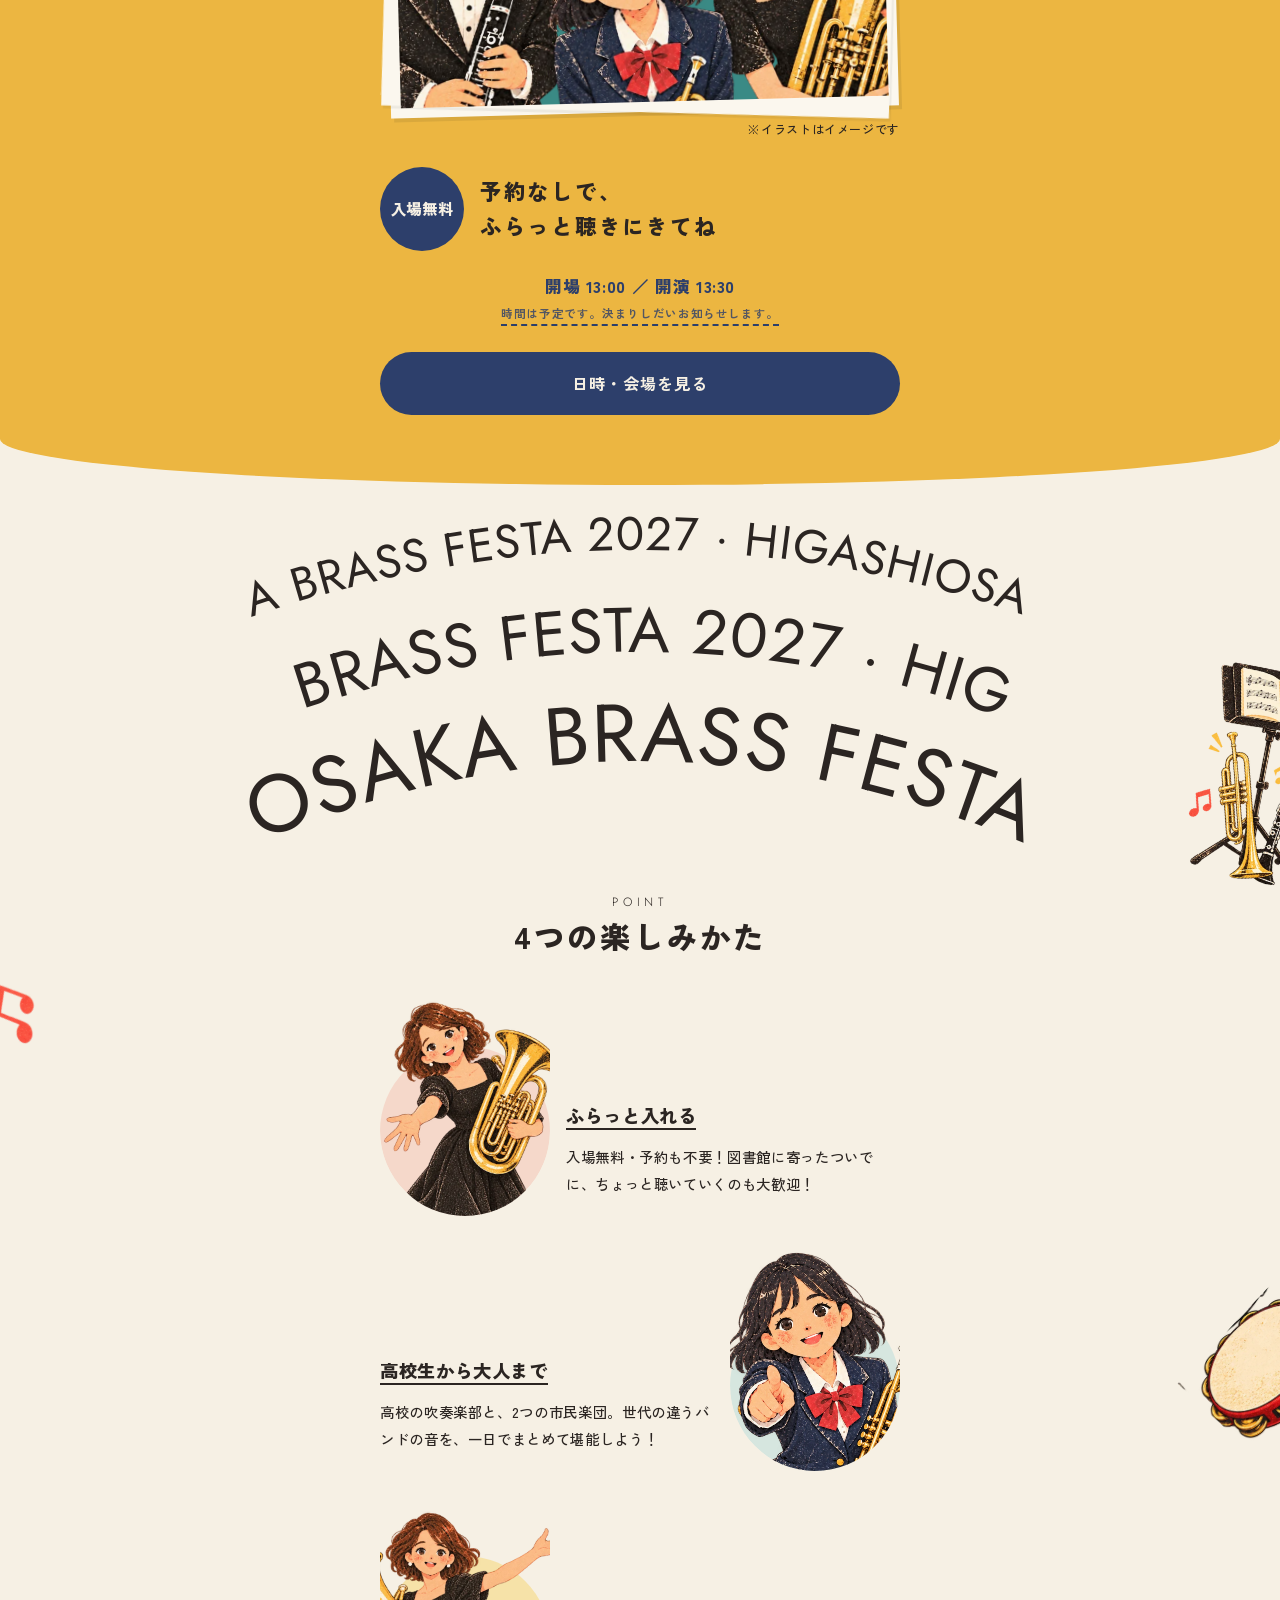
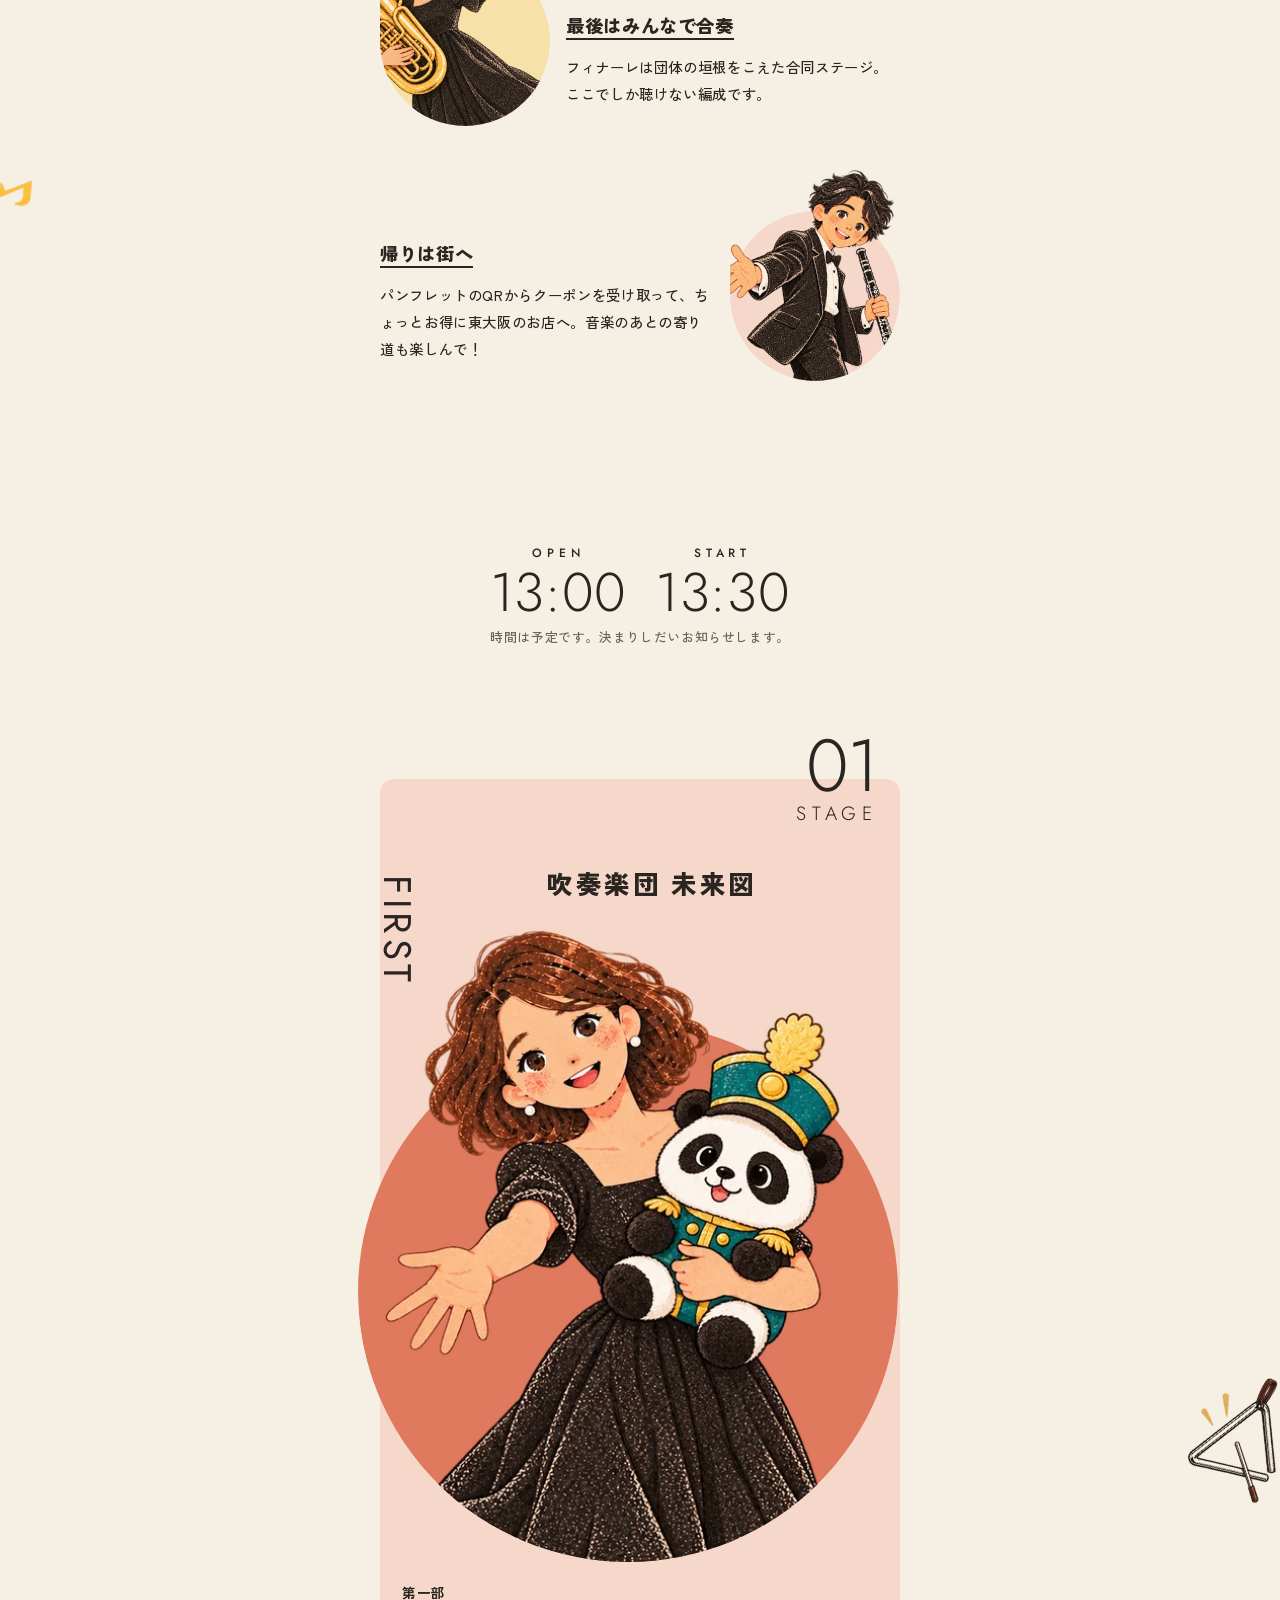
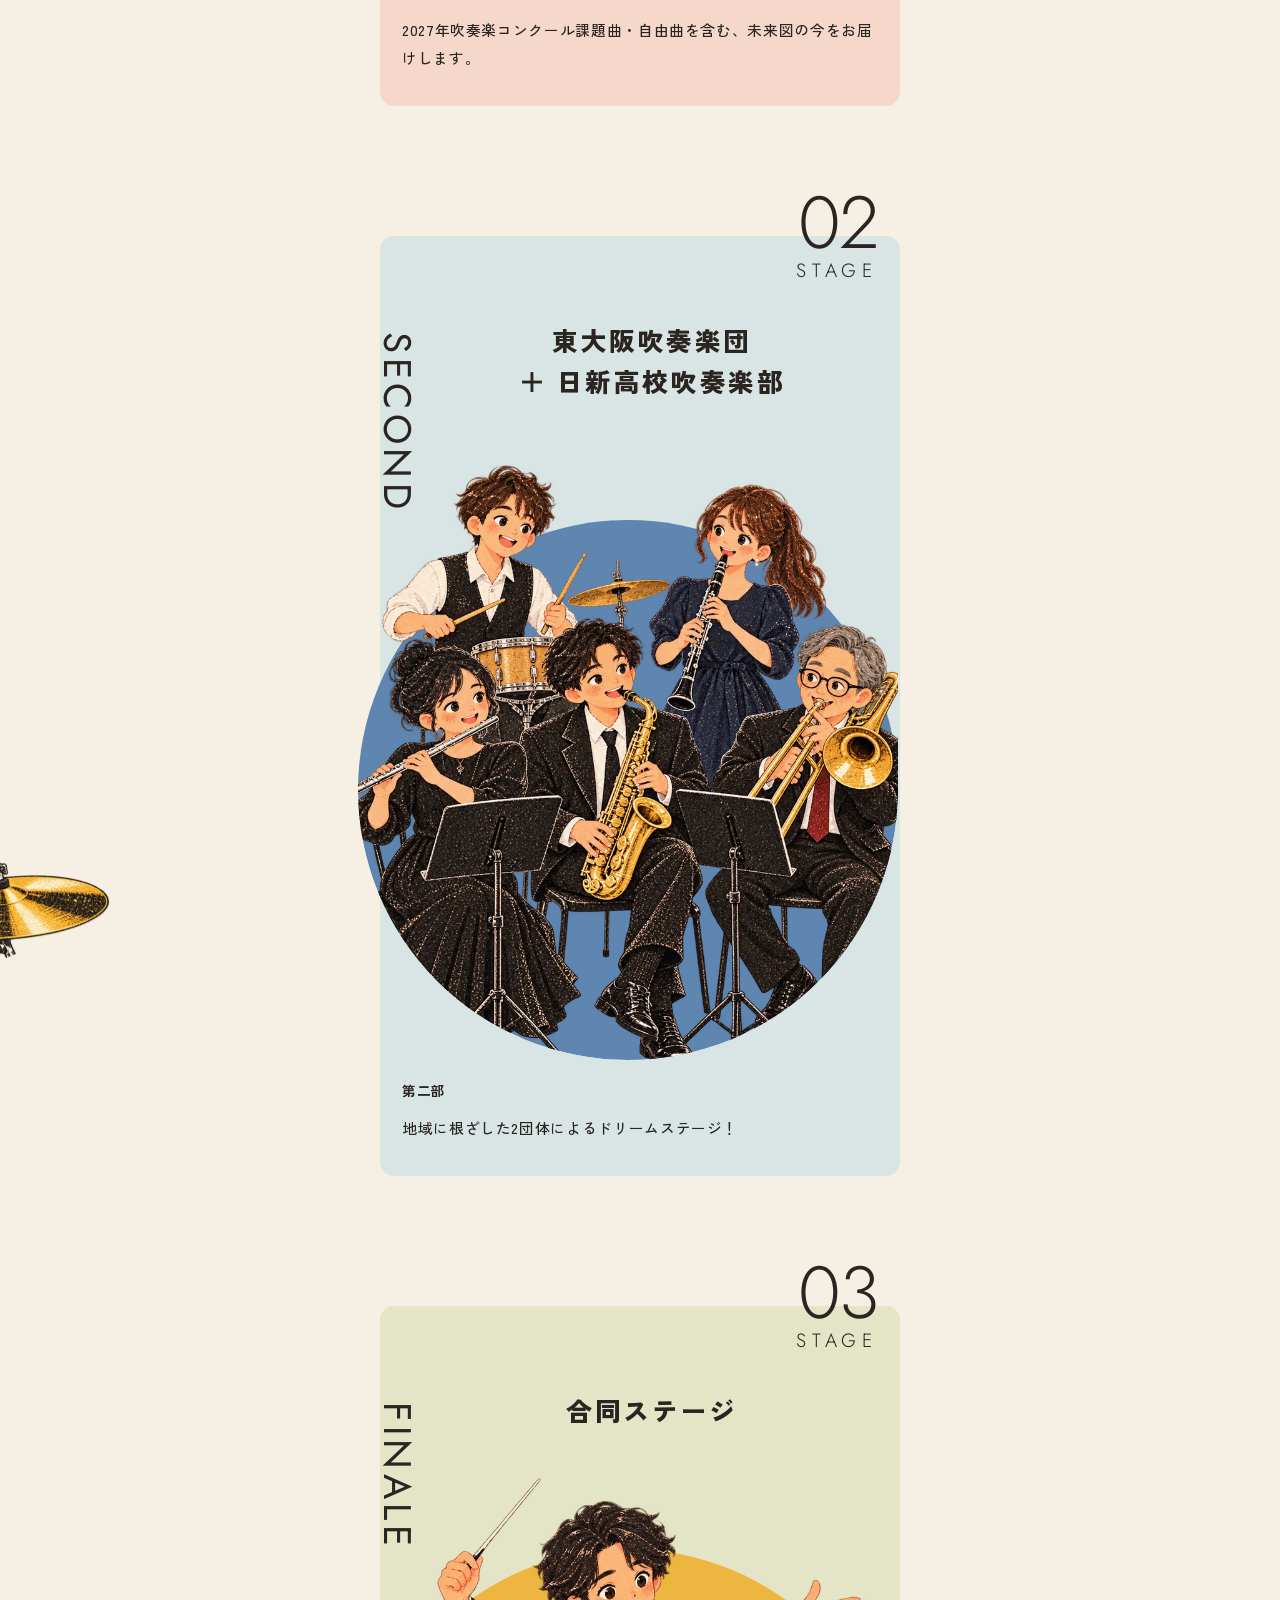
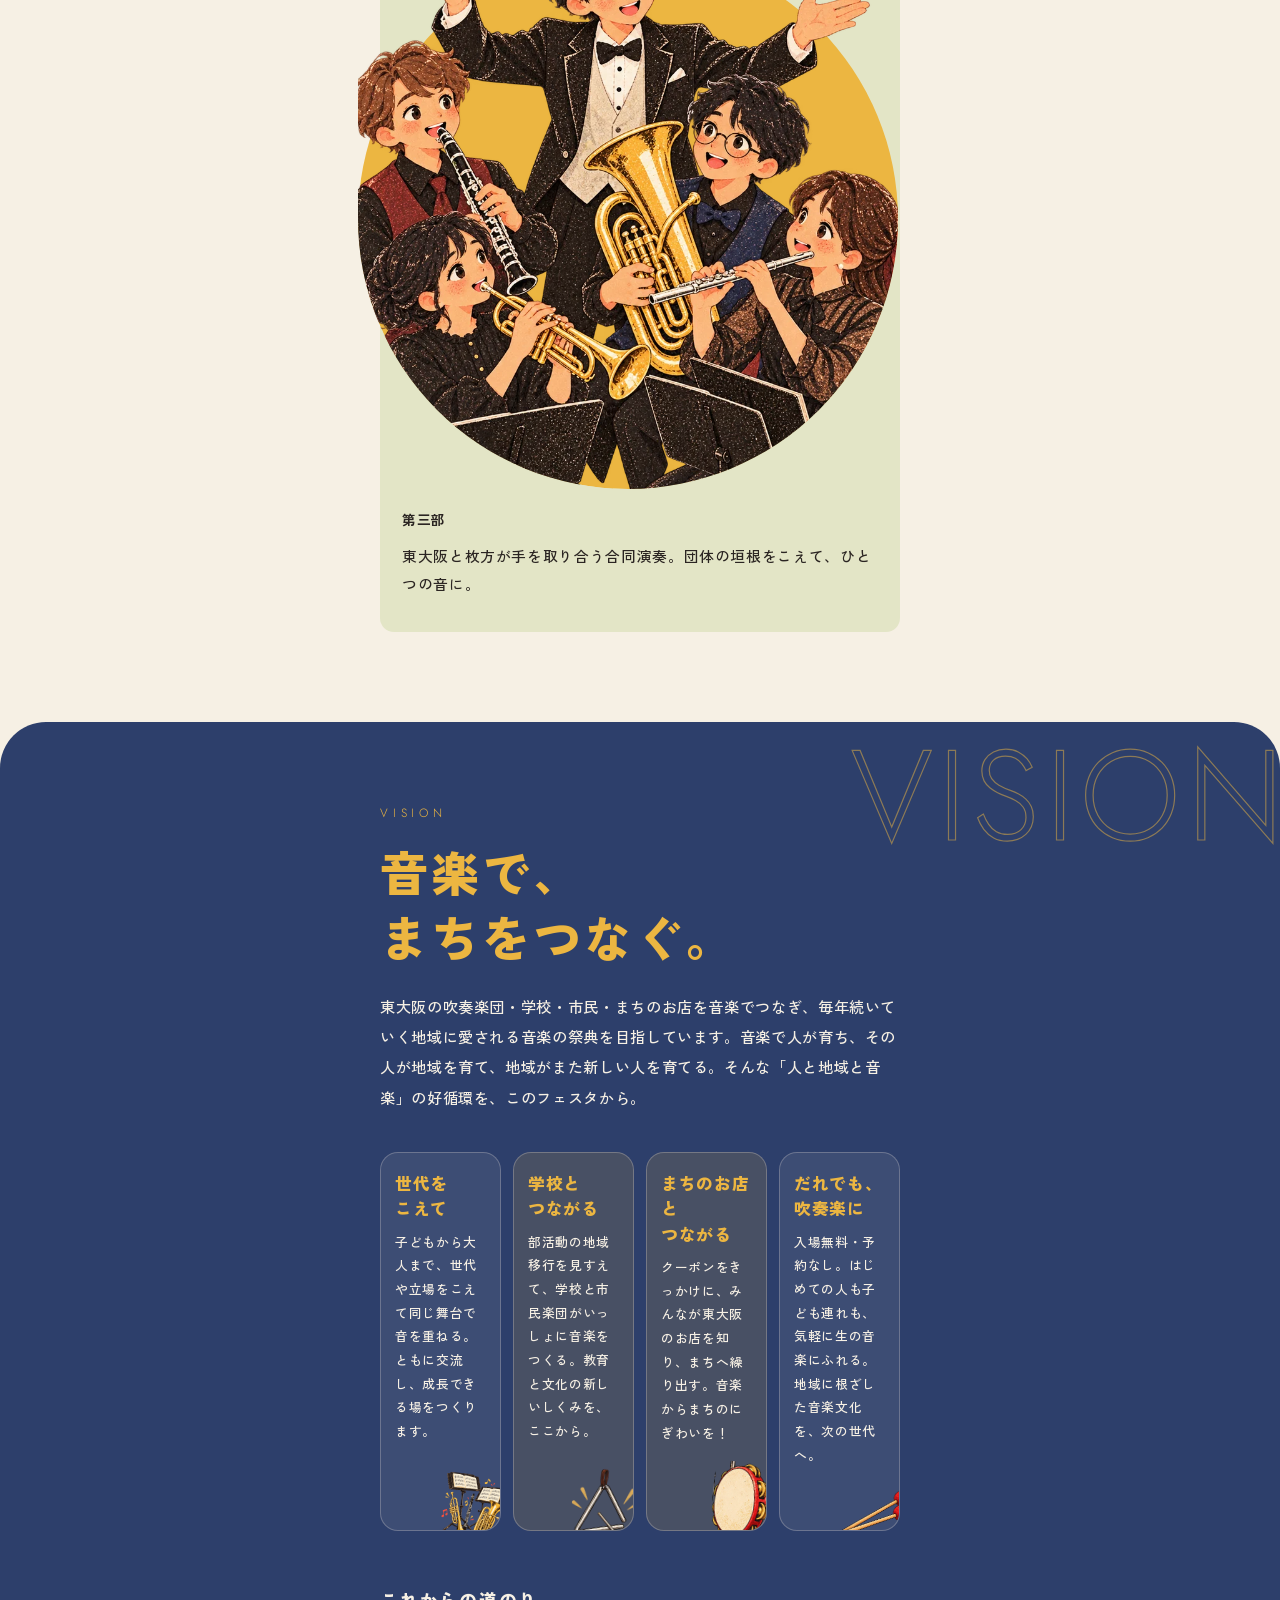
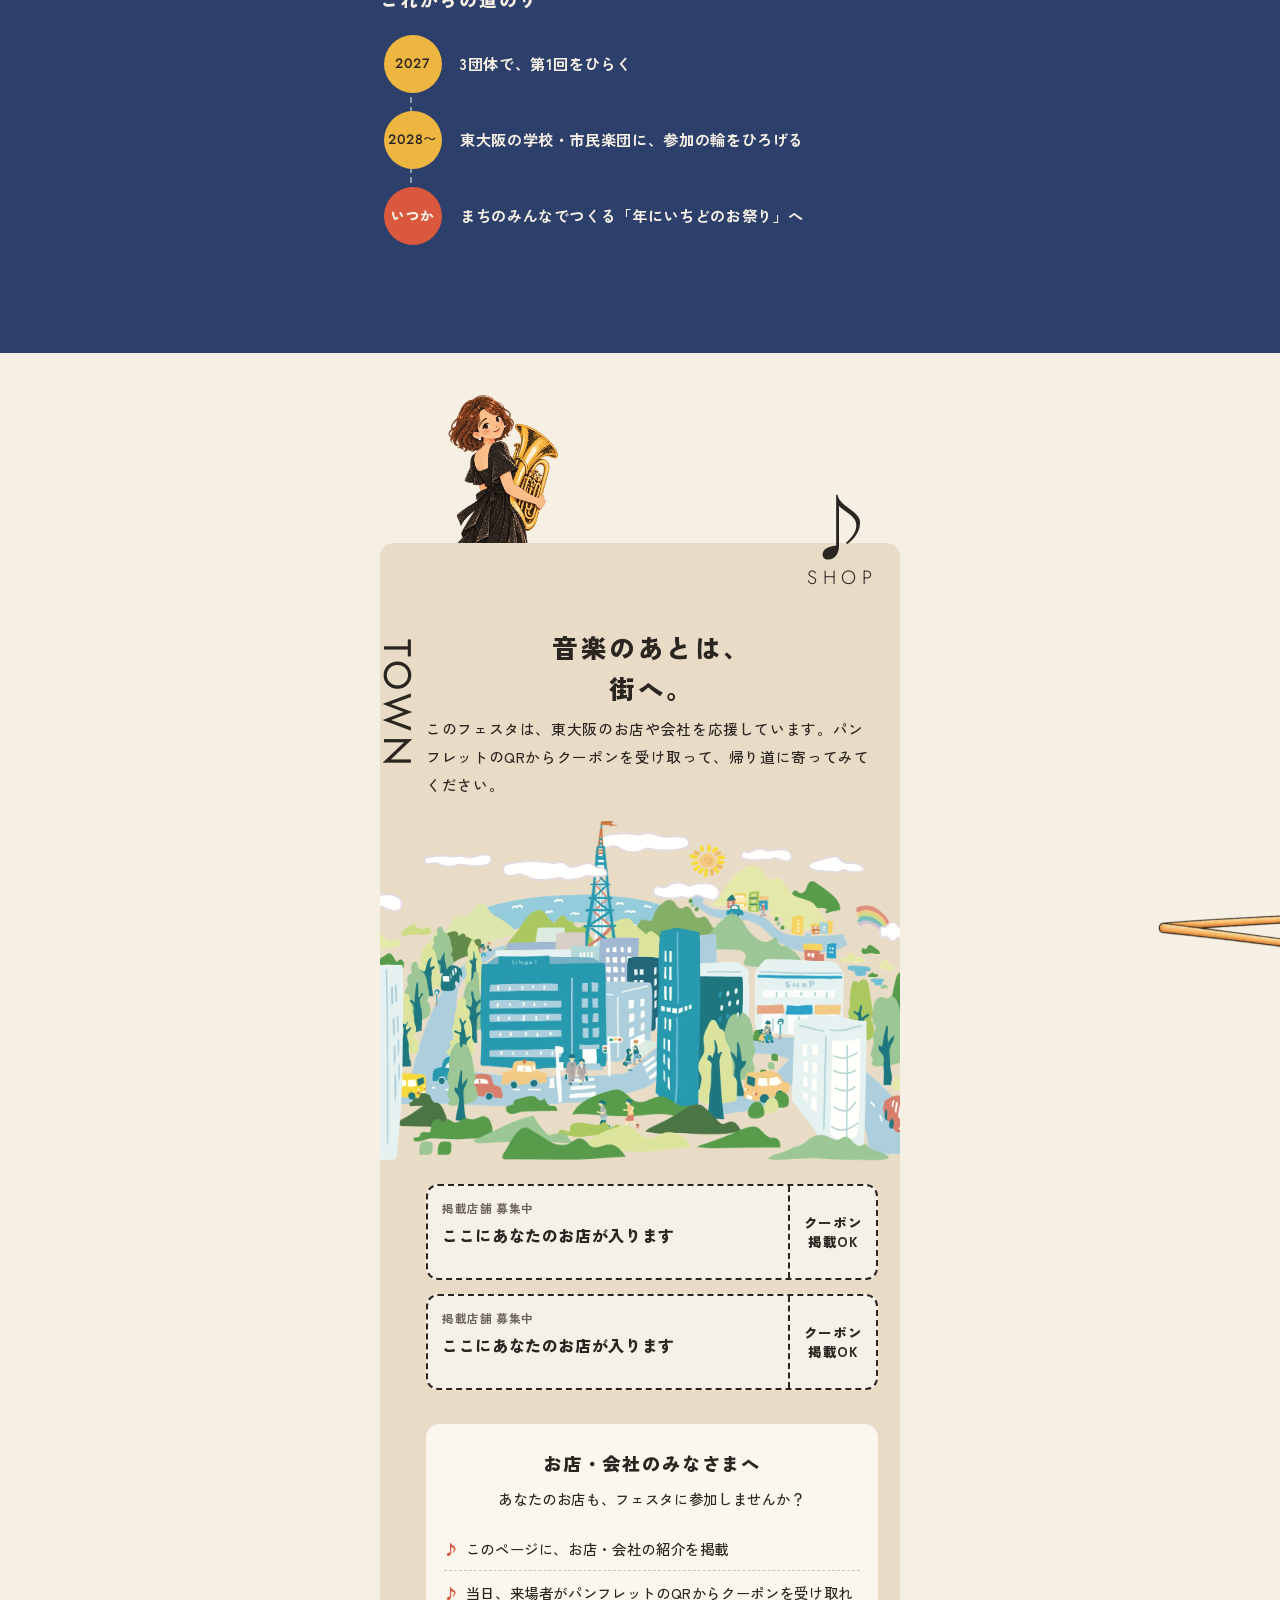
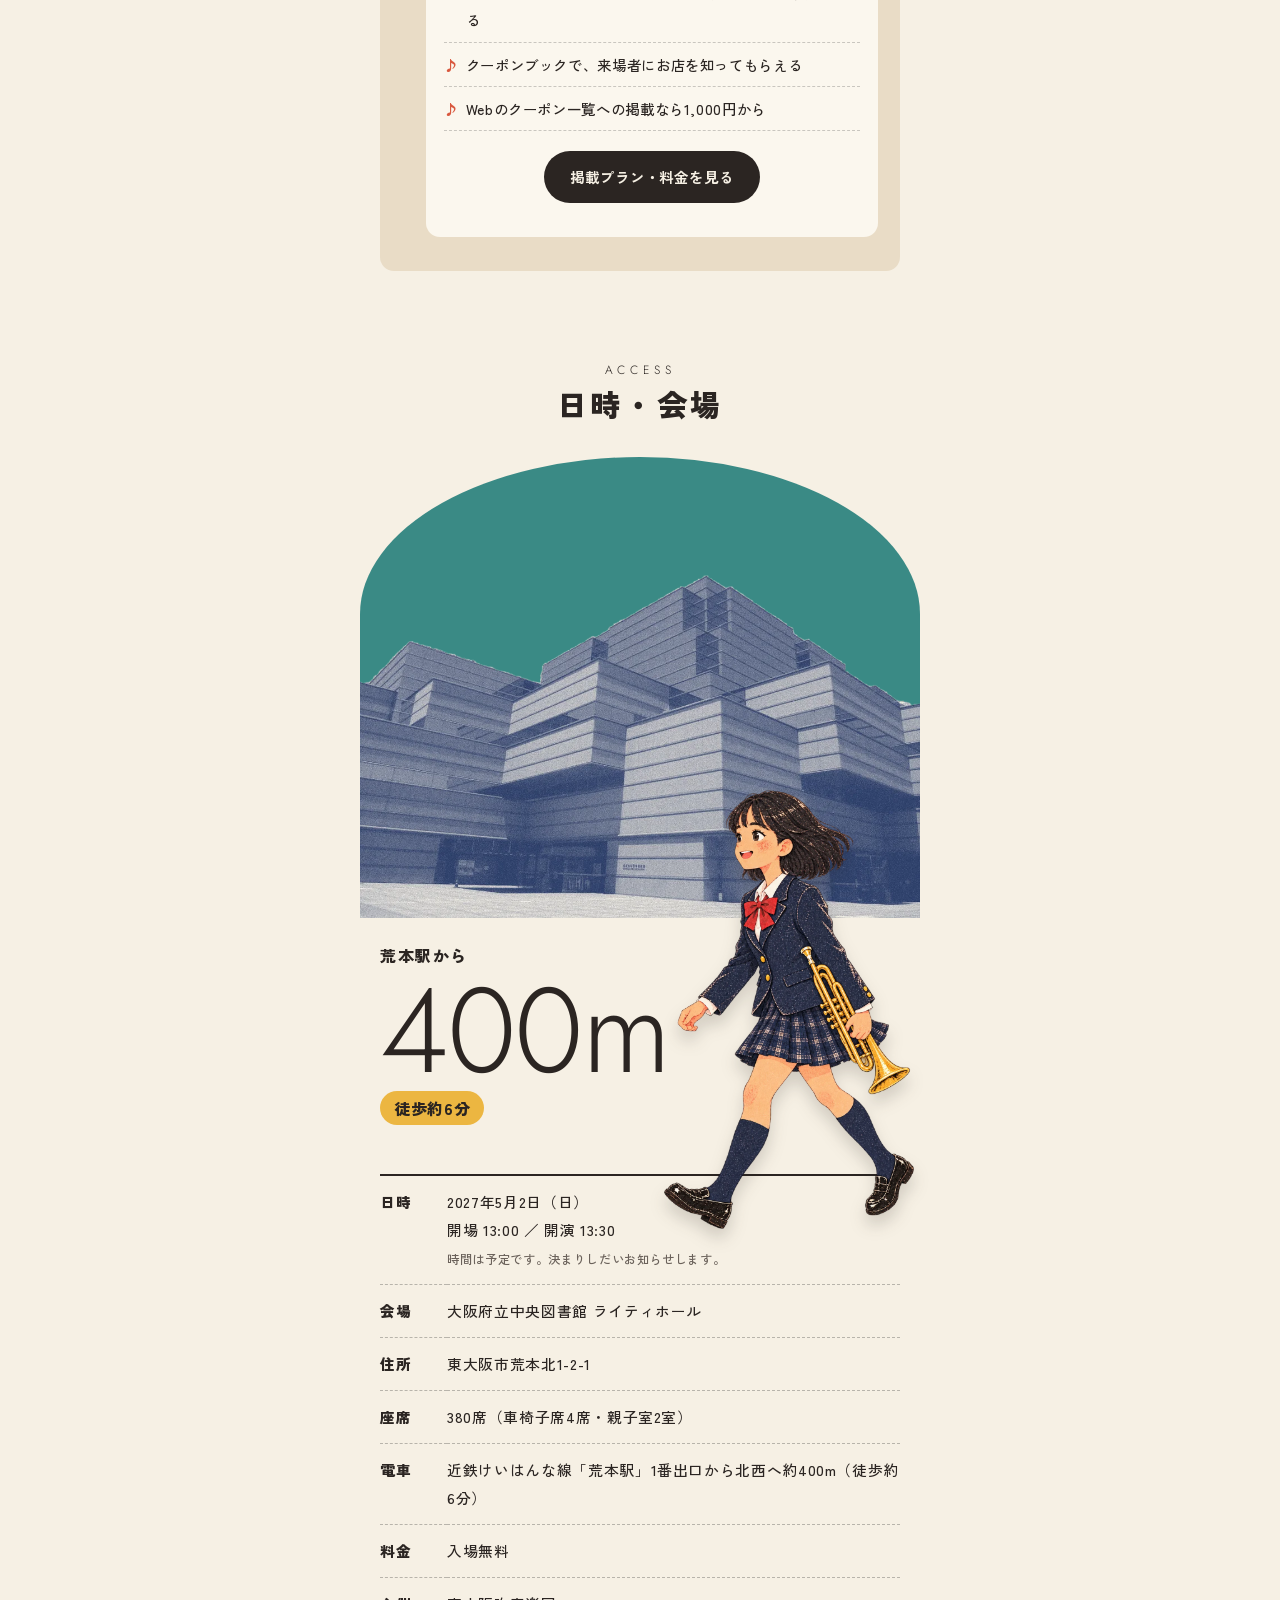
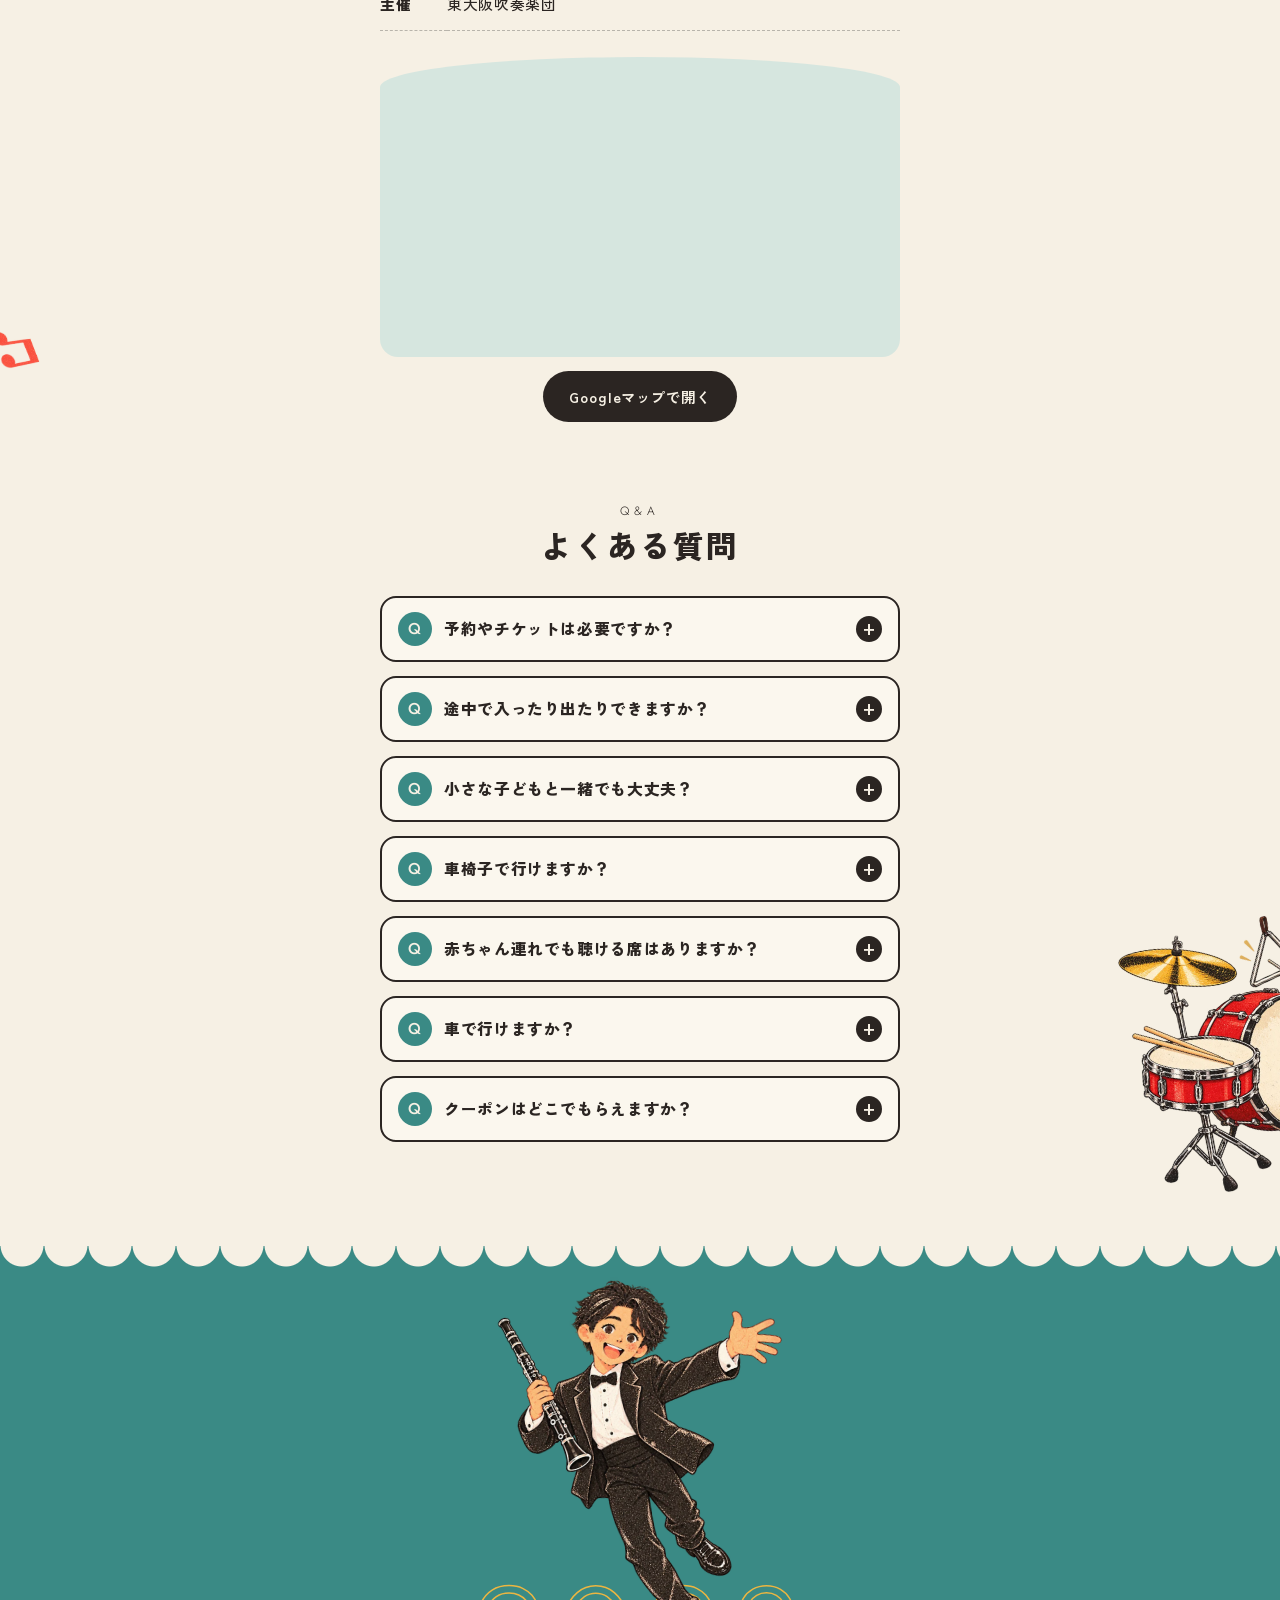
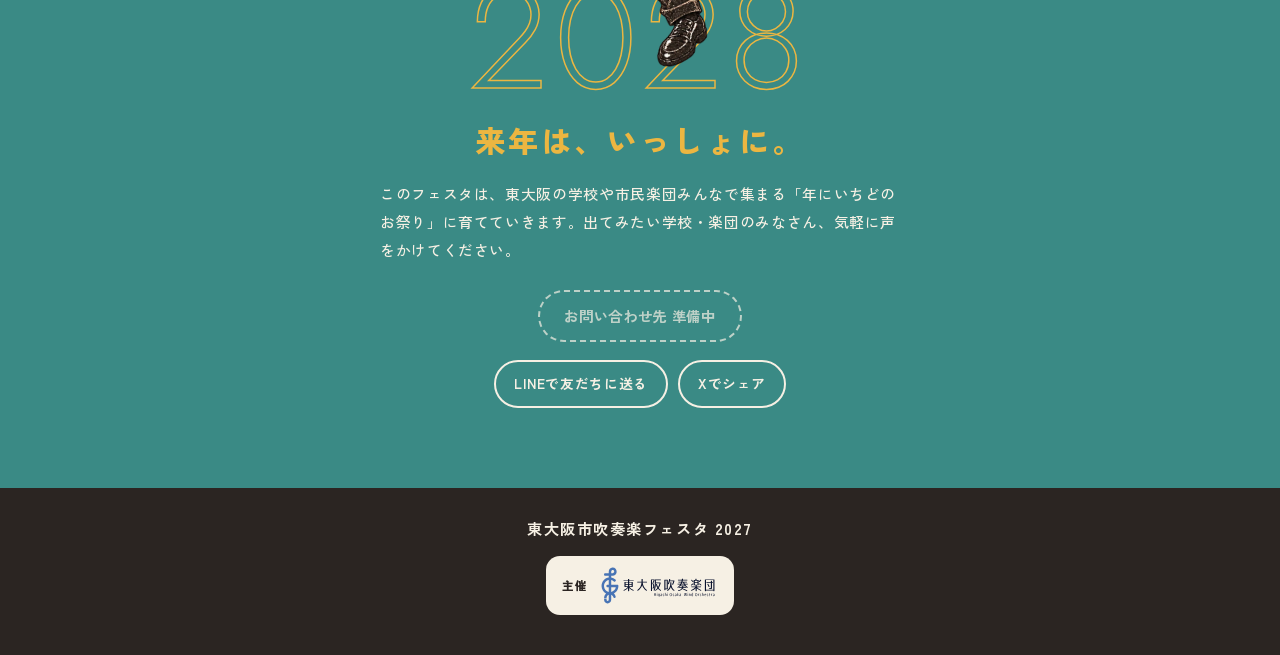
==== commit ce77bf80: "未来図：パンダのイラストに差し替え、「カット無し」を削除 - 第一部の丸と、未来図のアイコンをパンダのぬいぐるみを持ったイラストに - 第一部の説明から「（カット無し）」を外す  Co-Authore" ====
--- a/index.html
+++ b/index.html
@@ -66,7 +66,7 @@
 
   // プログラム（順番どおりに並べる）。img は大きな丸からとび出すイラスト。zoom は絵の大きさ(%)、なければ自動
   program: [
-    { part: "第一部", img: "images/tuba-reach.webp", title: "吹奏楽団 未来図", text: "2027年吹奏楽コンクール課題曲・自由曲（カット無し）を含む、未来図の今をお届けします。", color: "pink" },
+    { part: "第一部", img: "images/mirai-panda.webp", title: "吹奏楽団 未来図", text: "2027年吹奏楽コンクール課題曲・自由曲を含む、未来図の今をお届けします。", color: "pink" },
     { part: "第二部", img: "images/band-seated.webp", zoom: 104, title: "東大阪吹奏楽団|＋ 日新高校吹奏楽部", text: "地域に根ざした2団体によるドリームステージ！", color: "navy" },
     { part: "第三部", img: "images/band-conductor.webp", zoom: 104, title: "合同ステージ", text: "東大阪と枚方が手を取り合う合同演奏。団体の垣根をこえて、ひとつの音に。", color: "orange" }
   ],
@@ -75,7 +75,7 @@
   groups: [
     { name: "東大阪吹奏楽団", from: "東大阪市", color: "navy", chara: "drum", says: "地元で|めーっちゃ|待ってるで！", photo: "images/face-clarinet.webp", link: "",
       text: "東大阪のまちに、音楽の輪を広げるために。2026年に生まれた新しい吹奏楽団です。地域とともに音楽を育みながら、東大阪に新しい文化をつくっていきます。" },
-    { name: "吹奏楽団 未来図", from: "枚方市", color: "pink", chara: "clarinet", says: "未来を描く音楽を！", photo: "images/face-tuba.webp", link: "",
+    { name: "吹奏楽団 未来図", from: "枚方市", color: "pink", chara: "clarinet", says: "未来を描く音楽を！", photo: "images/face-mirai.webp", link: "",
       text: "2026年に結成した新しい吹奏楽団。『未来を描く音楽』を合言葉に、一人一人が輝き合う、わくわくする音楽を届けていきます。" },
     { name: "日新高校 吹奏楽部", from: "東大阪市", color: "orange", chara: "trumpet", says: "若さ全開でいきます！", photo: "images/face-jk.webp", link: "",
       text: "映画「国宝」のロケ地となった日新高校。自然豊かな環境で、心のこもった音楽を地域に届けています。" }
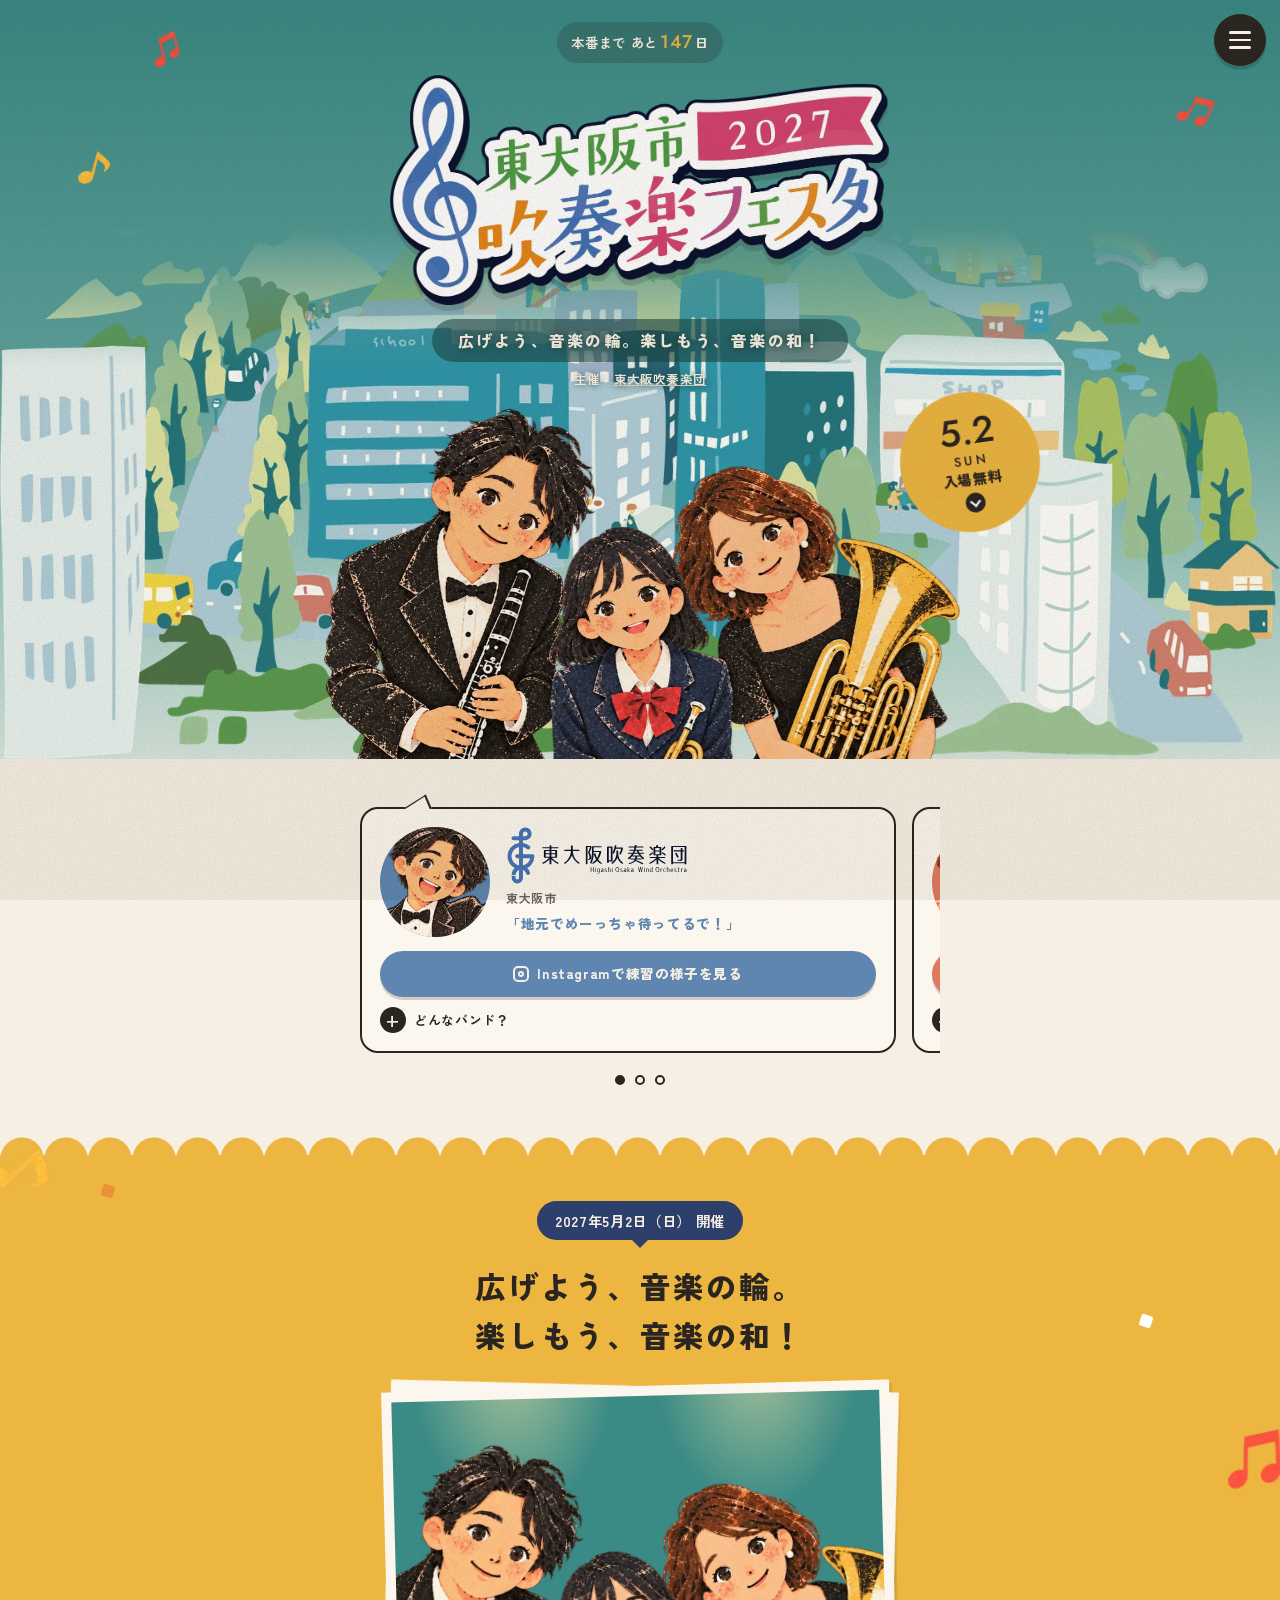
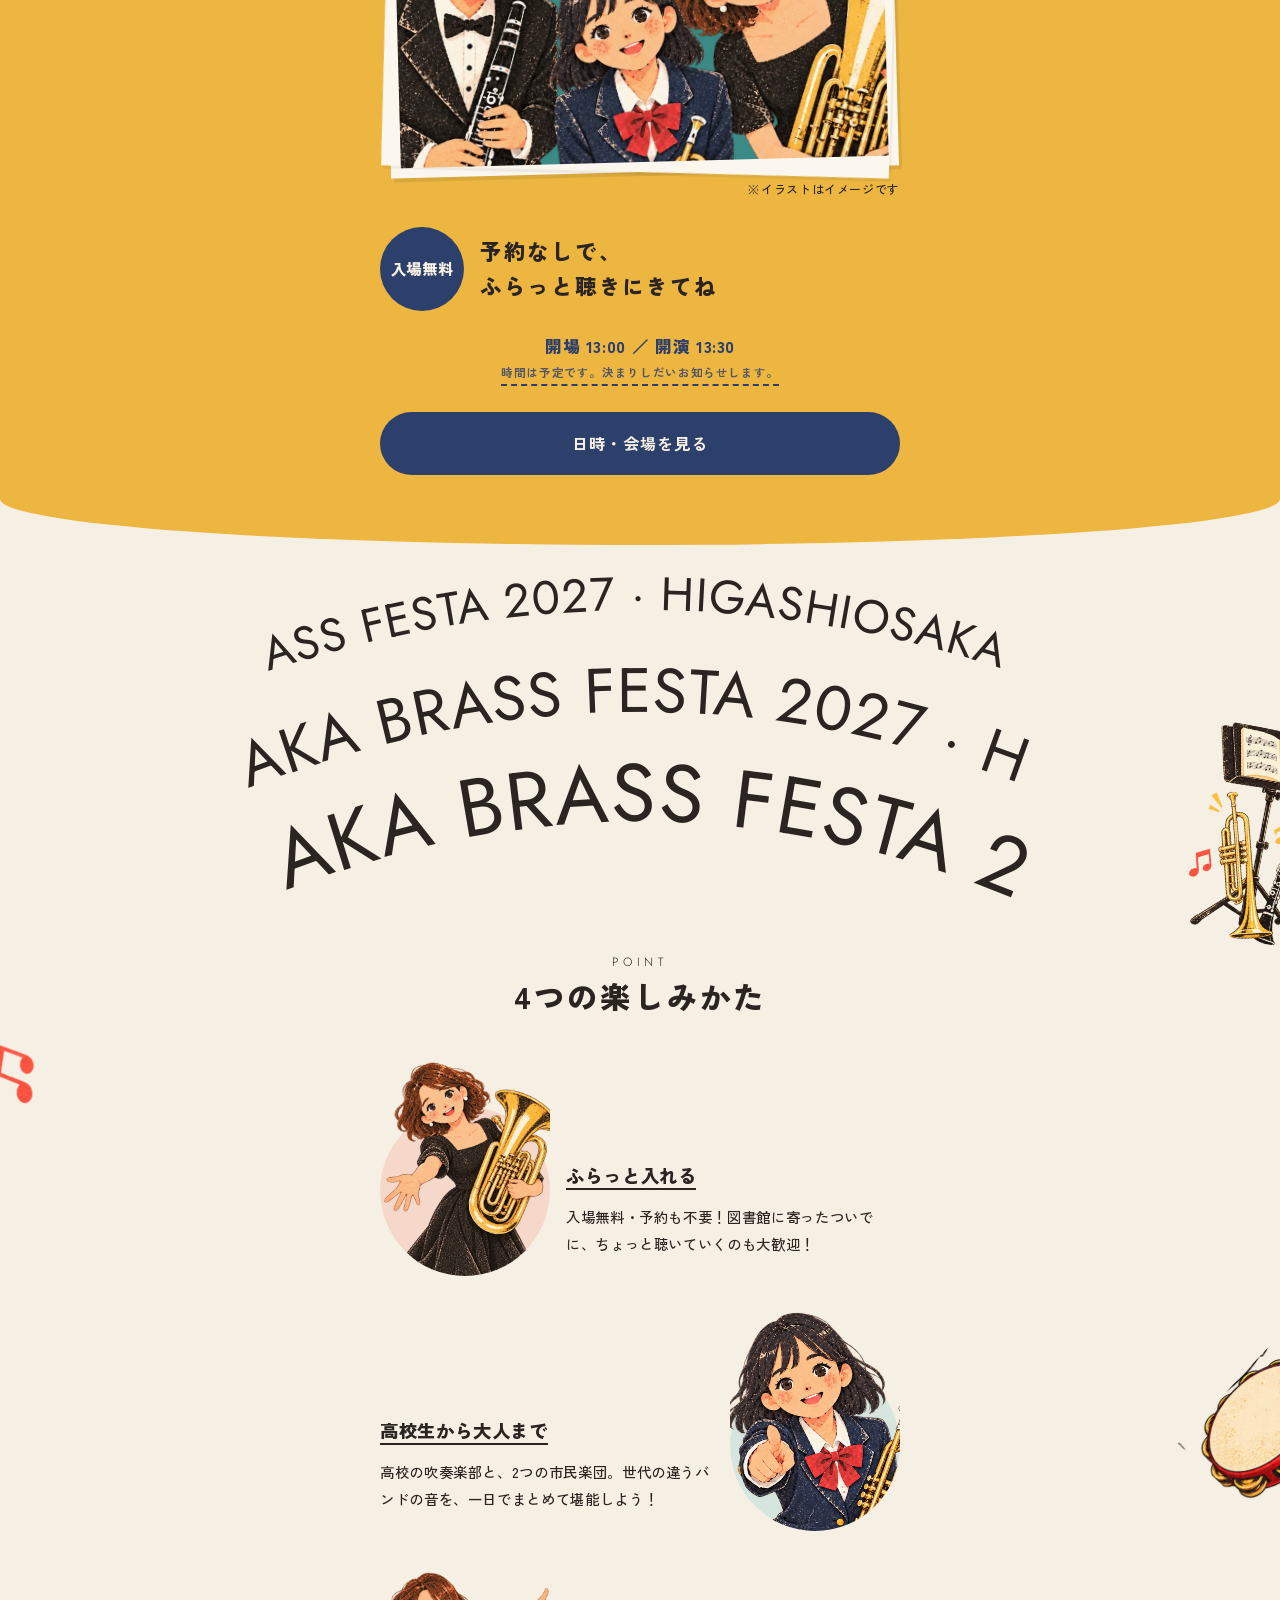
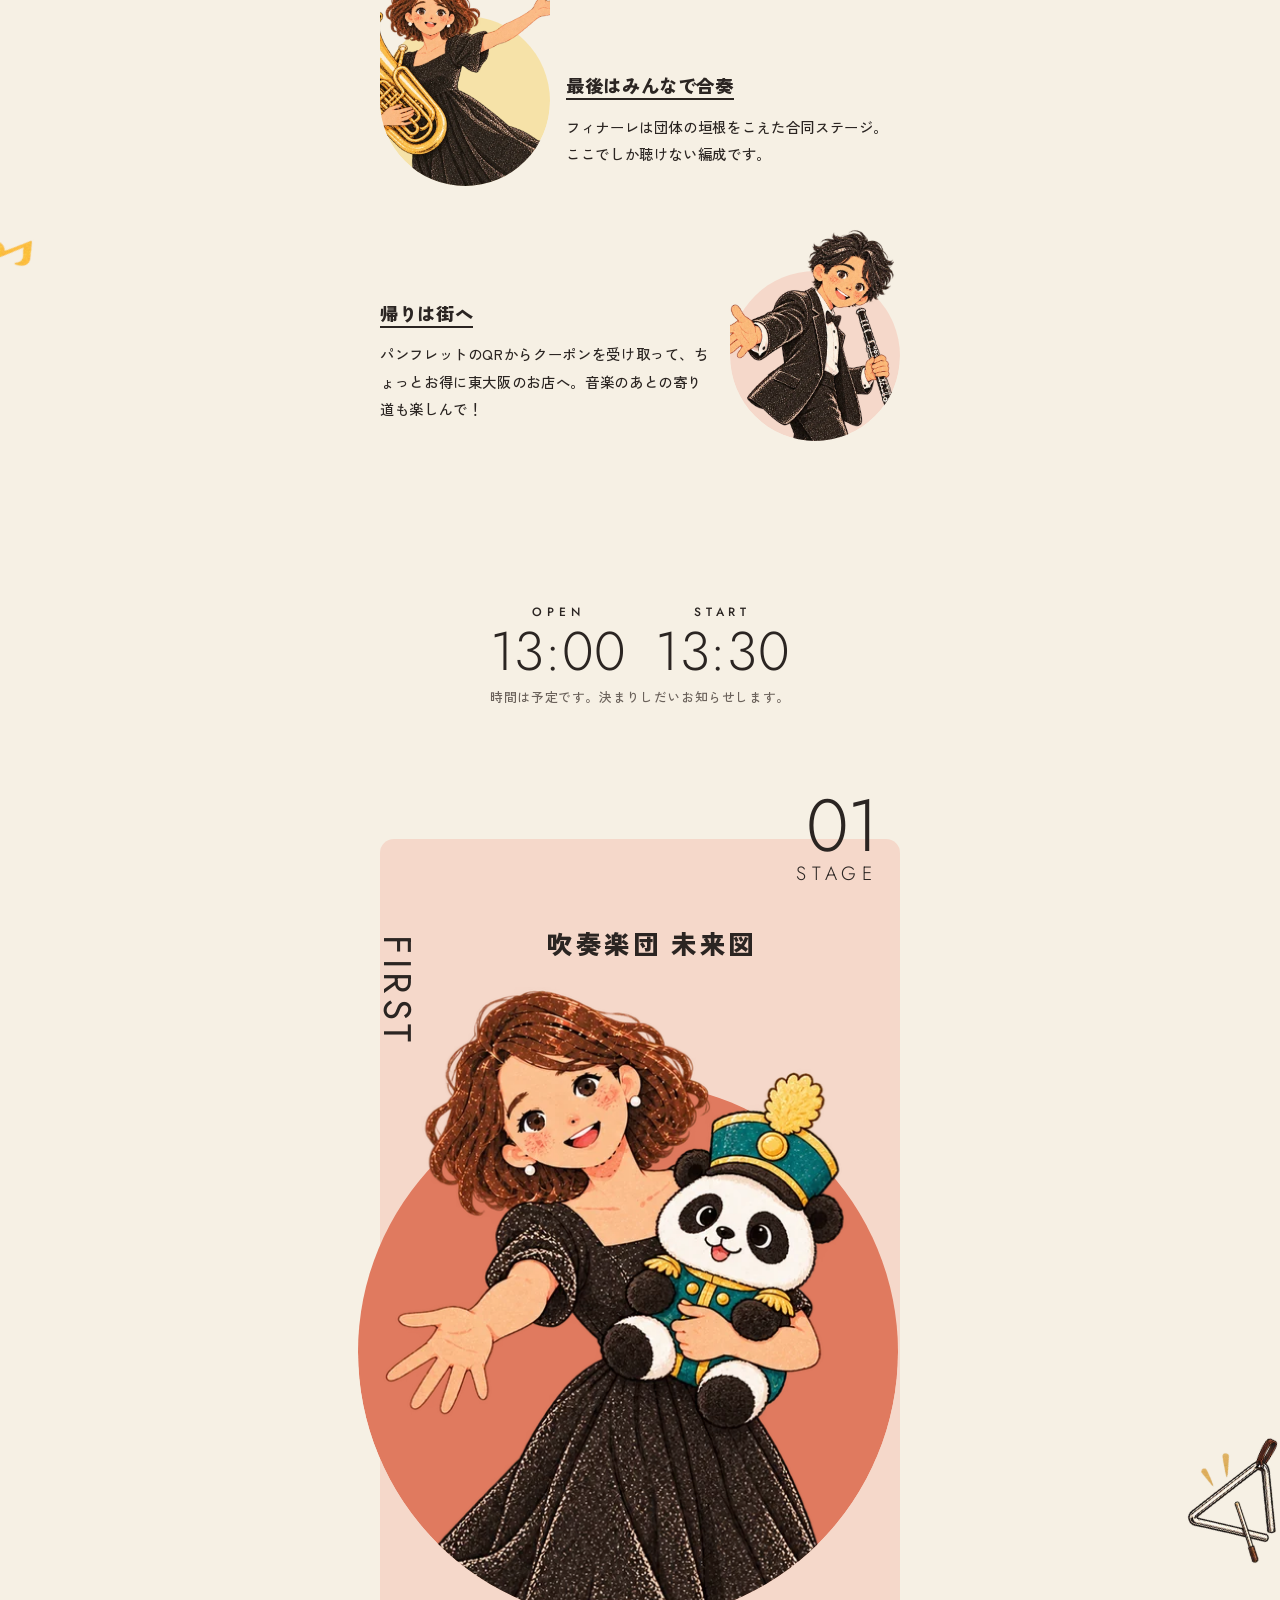
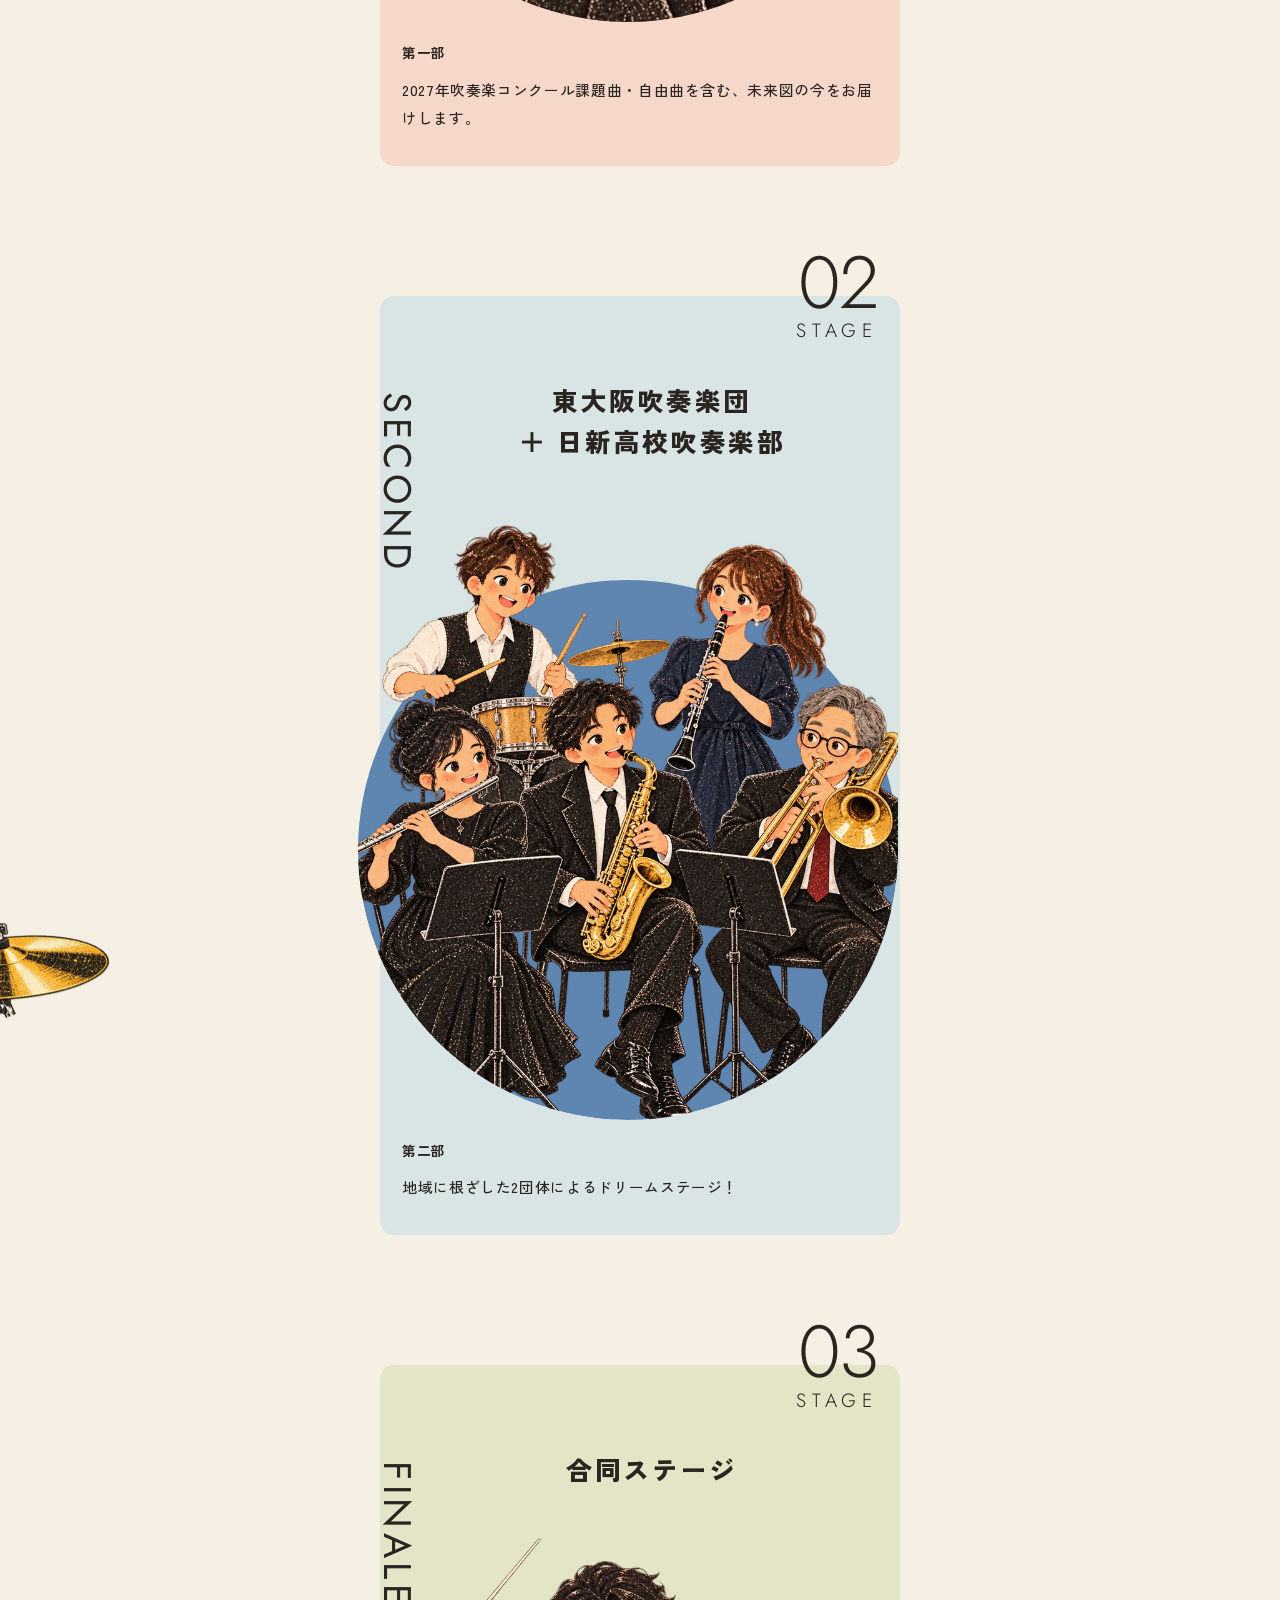
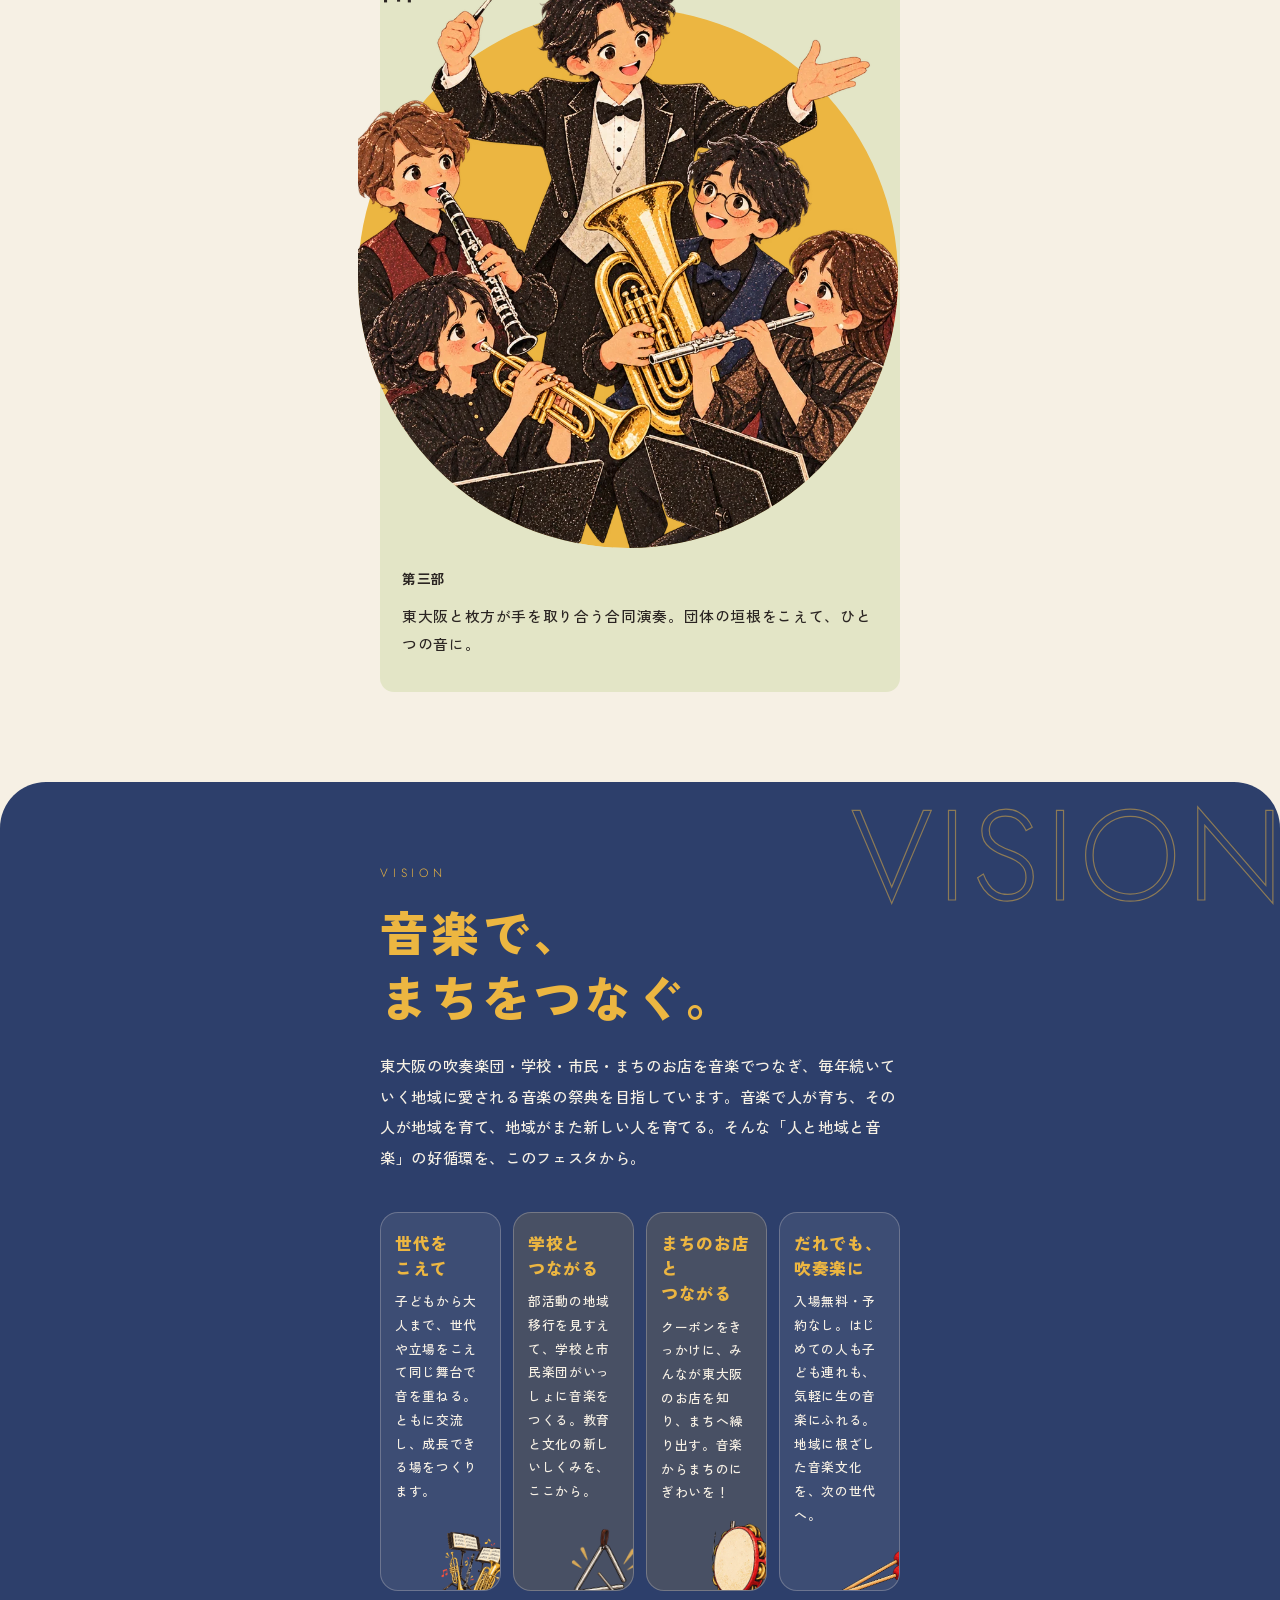
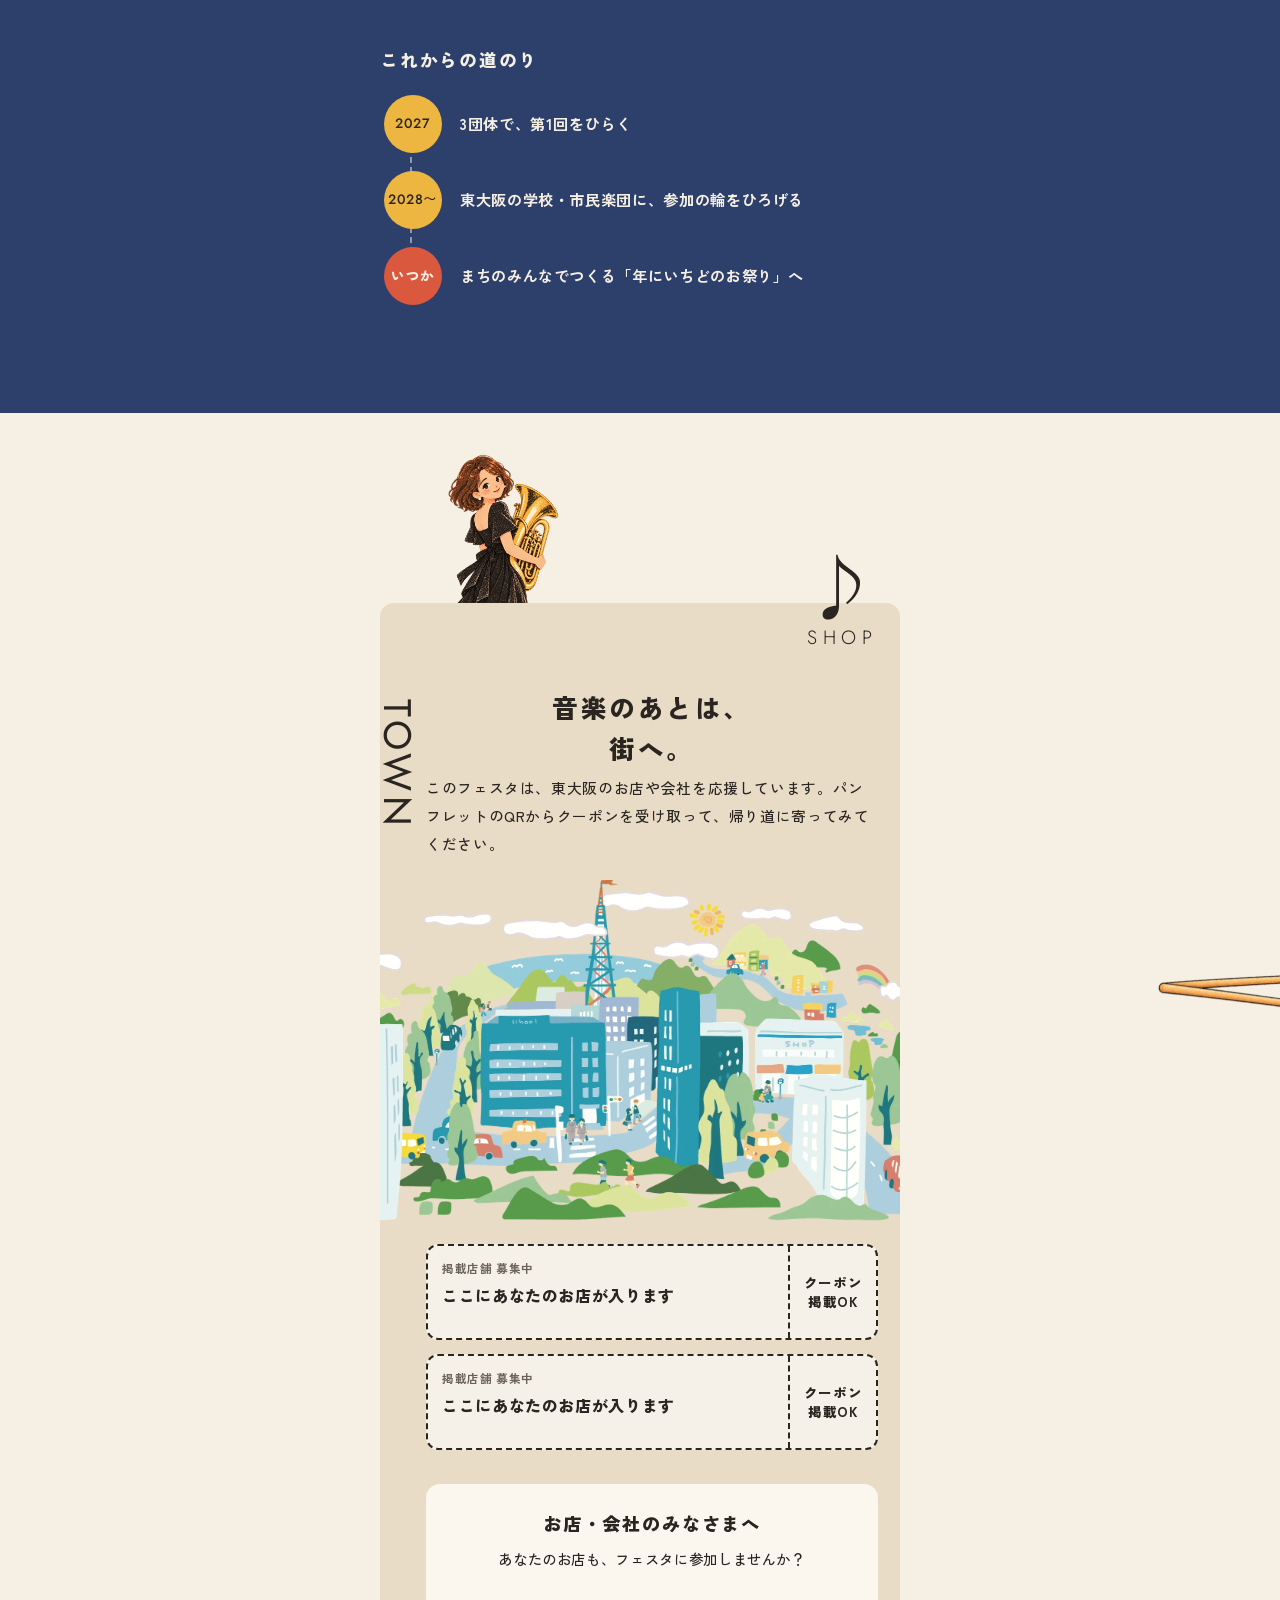
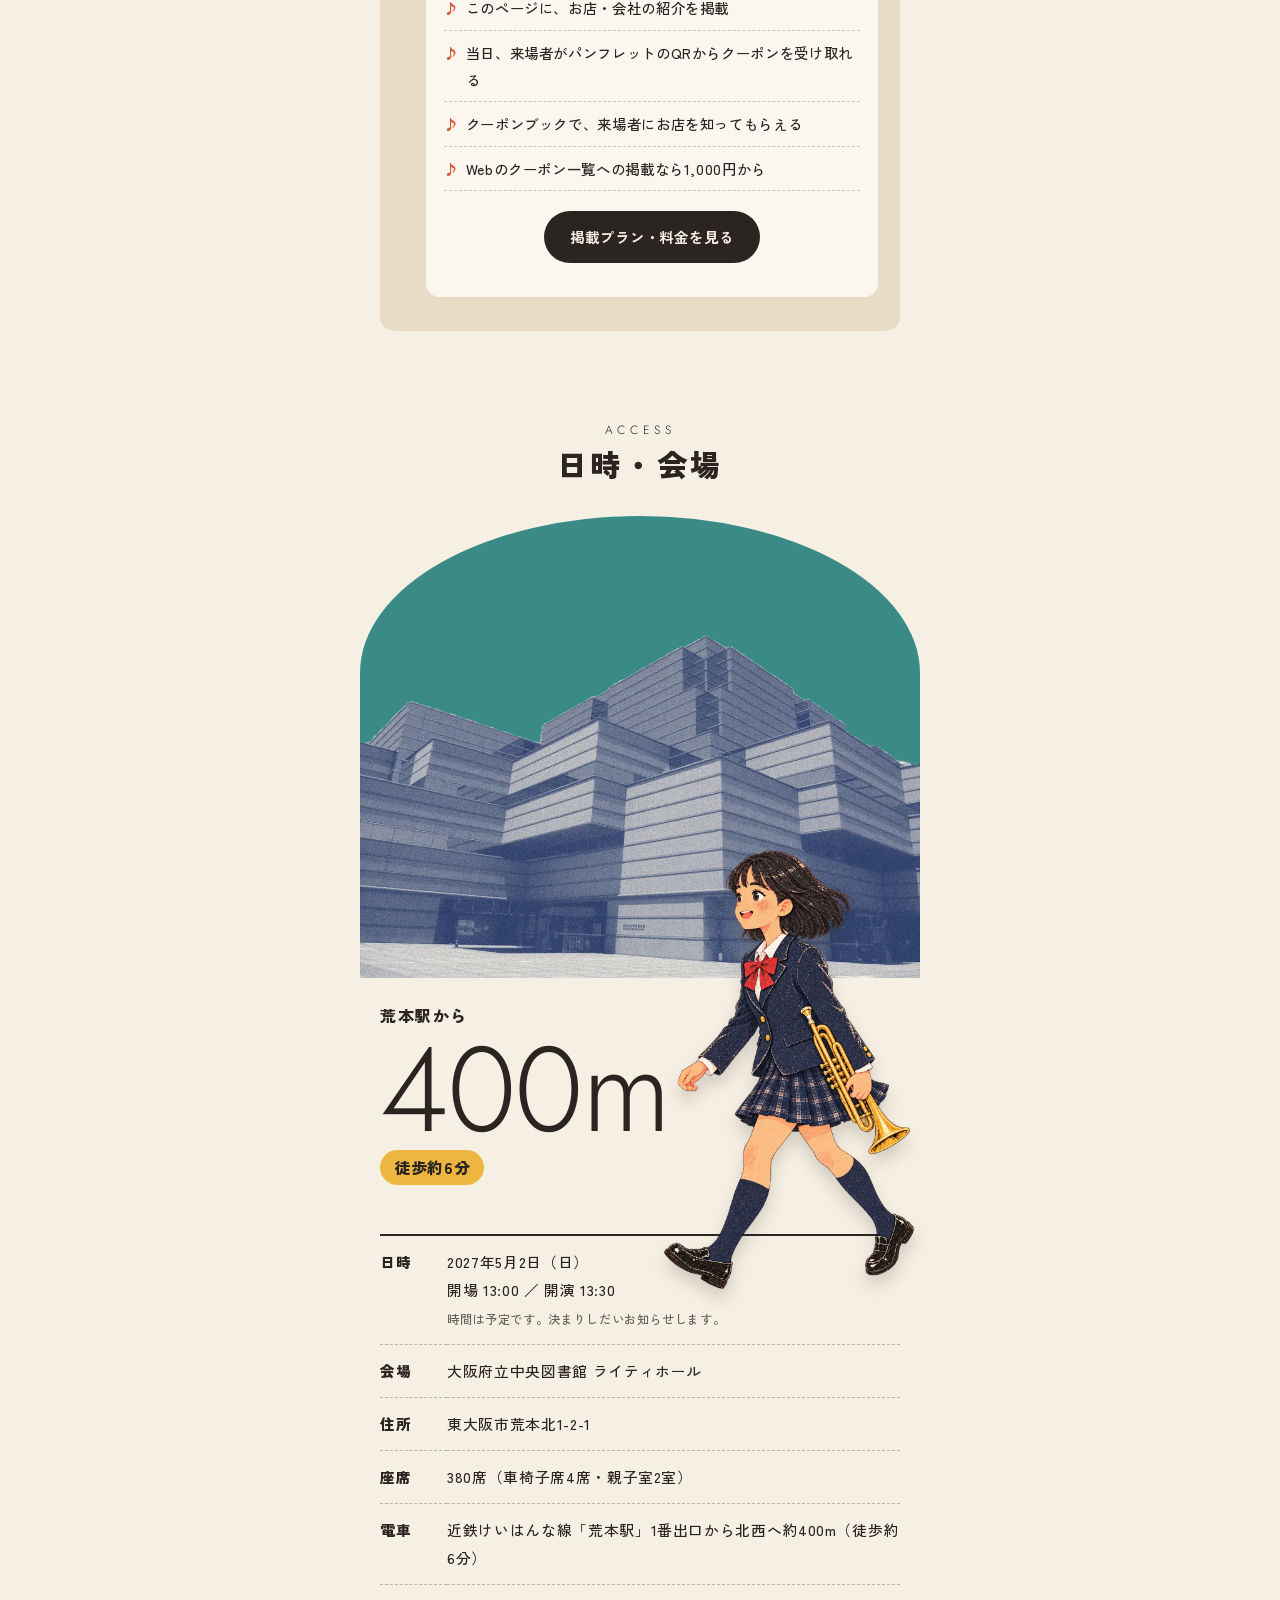
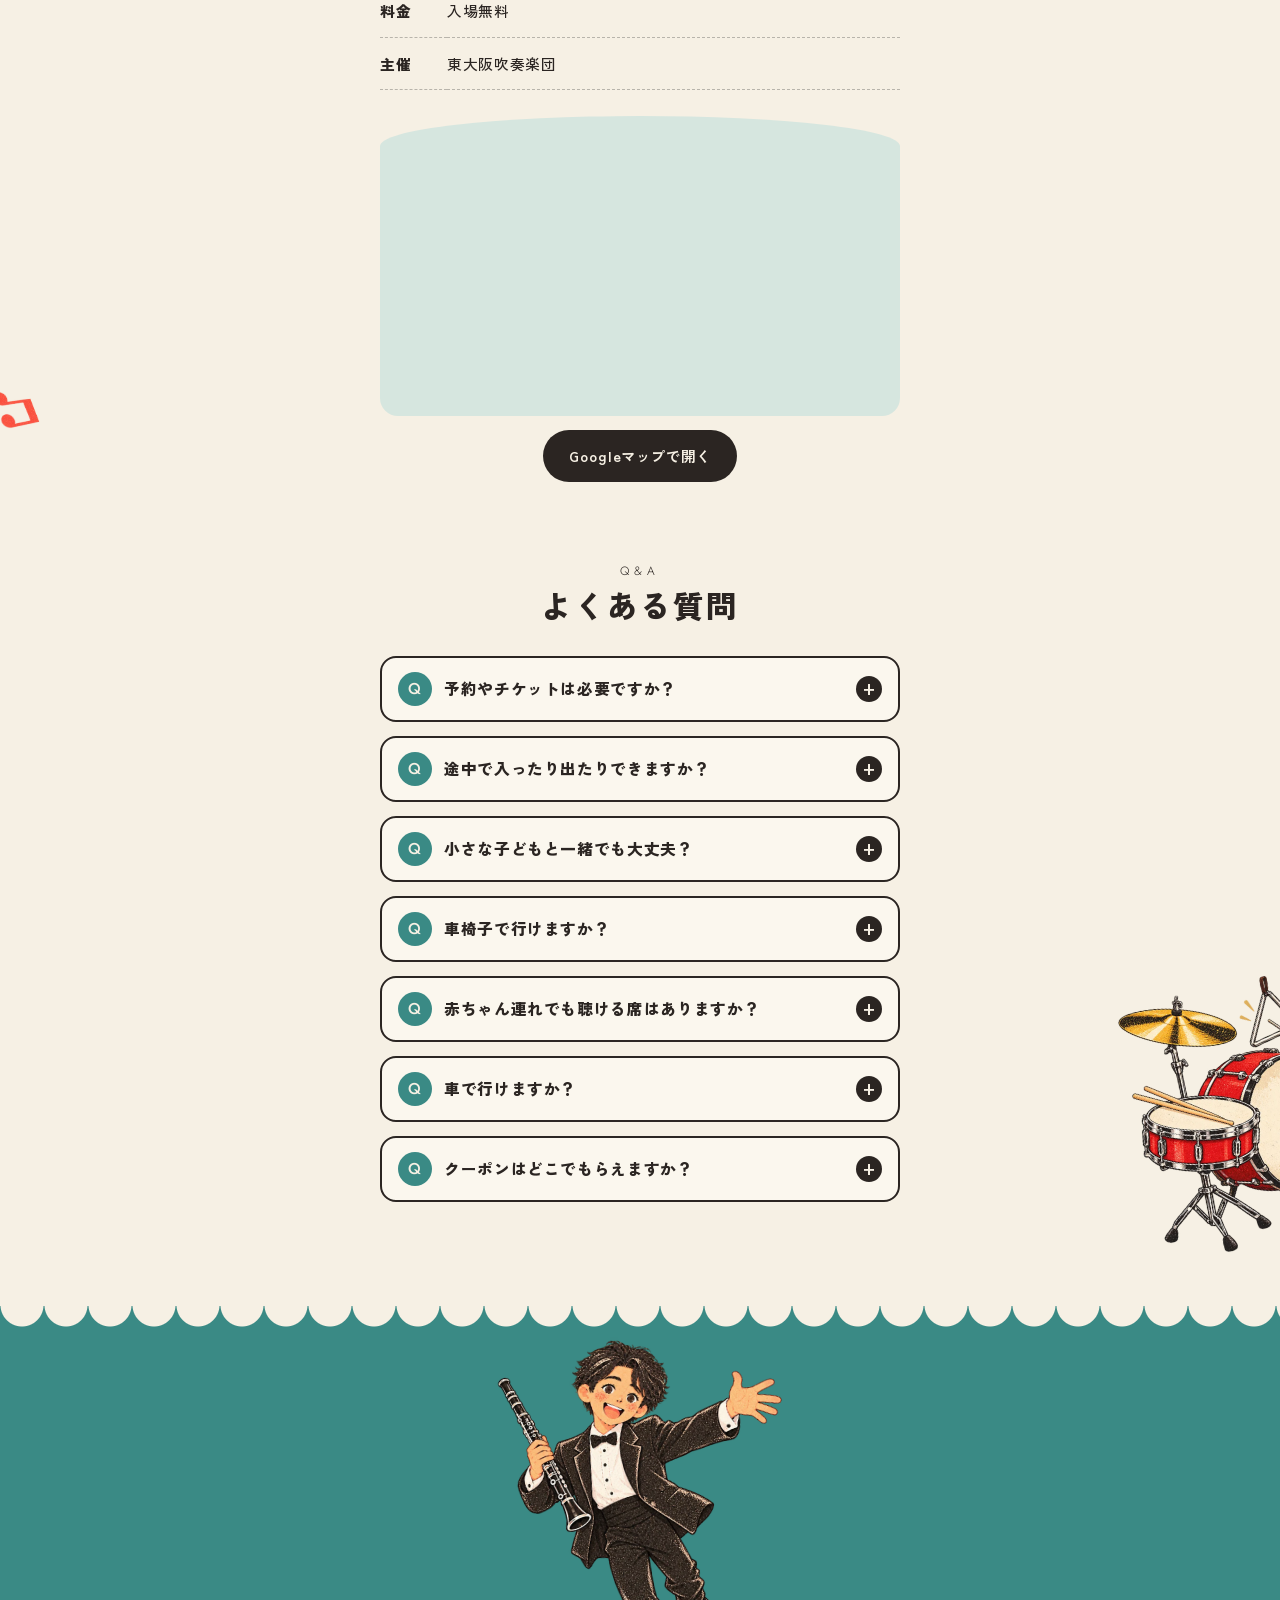
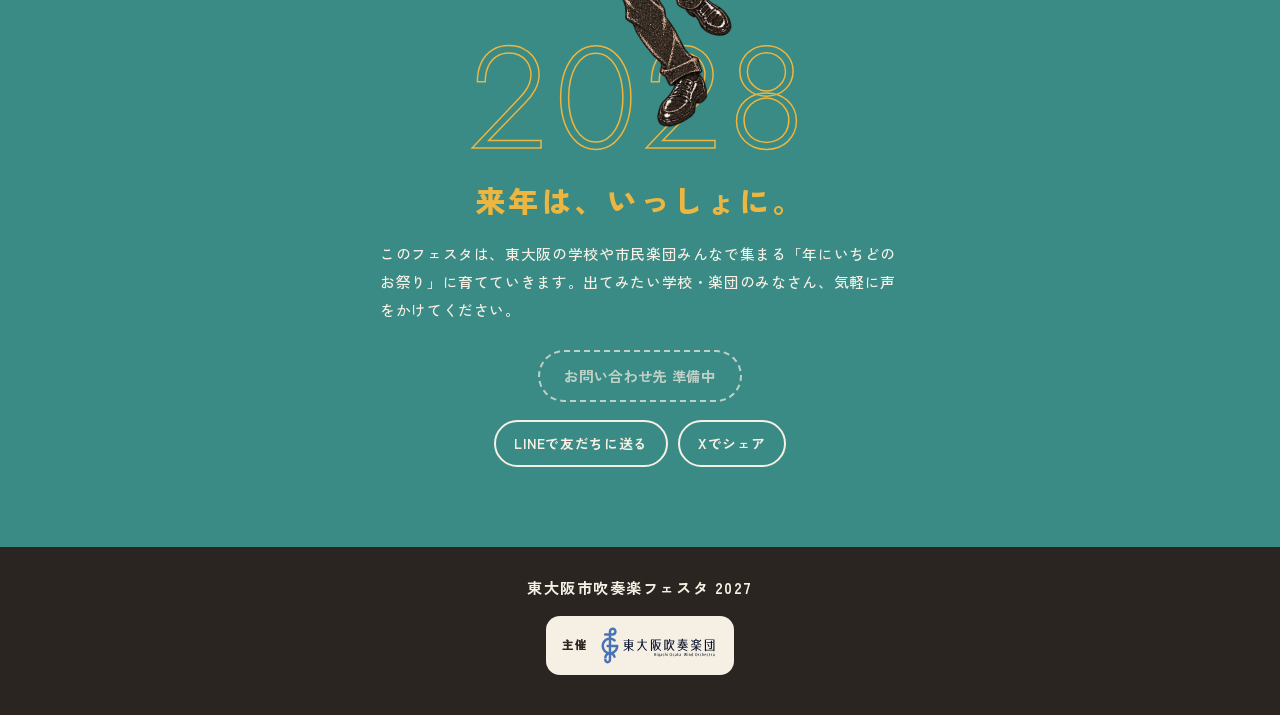
==== commit 32849eb7: "団体カードにInstagramボタンとひがすいのロゴを追加 - 団体ごとに insta を設定するとボタンが出る（ひがすい・未来図） - logo を設定すると名前の代わりにロゴを表示（ひがすい） -" ====
--- a/index.html
+++ b/index.html
@@ -71,13 +71,15 @@
     { part: "第三部", img: "images/band-conductor.webp", zoom: 104, title: "合同ステージ", text: "東大阪と枚方が手を取り合う合同演奏。団体の垣根をこえて、ひとつの音に。", color: "orange" }
   ],
 
-  // 出演団体（増えたらコピーして足すだけ。photo は丸アイコンの画像。団体ロゴや写真に変えてもOK）
+  // 出演団体（増えたらコピーして足すだけ）
+  //   photo … 丸アイコンの画像 / logo … 名前の上に出す団体ロゴ（なければ ""）
+  //   link … 団体のサイト / insta … Instagram のURL（なければ ""。あればボタンが出る）
   groups: [
-    { name: "東大阪吹奏楽団", from: "東大阪市", color: "navy", chara: "drum", says: "地元で|めーっちゃ|待ってるで！", photo: "images/face-clarinet.webp", link: "",
+    { name: "東大阪吹奏楽団", from: "東大阪市", color: "navy", chara: "drum", says: "地元で|めーっちゃ|待ってるで！", photo: "images/face-clarinet.webp", logo: "images/higasui.svg", link: "https://higashiosakawinds-prog.github.io/higasui/", insta: "https://www.instagram.com/higashiosaka.winds/",
       text: "東大阪のまちに、音楽の輪を広げるために。2026年に生まれた新しい吹奏楽団です。地域とともに音楽を育みながら、東大阪に新しい文化をつくっていきます。" },
-    { name: "吹奏楽団 未来図", from: "枚方市", color: "pink", chara: "clarinet", says: "未来を描く音楽を！", photo: "images/face-mirai.webp", link: "",
+    { name: "吹奏楽団 未来図", from: "枚方市", color: "pink", chara: "clarinet", says: "未来を描く音楽を！", photo: "images/face-mirai.webp", logo: "", link: "", insta: "https://www.instagram.com/suisougakudanmiraizu/",
       text: "2026年に結成した新しい吹奏楽団。『未来を描く音楽』を合言葉に、一人一人が輝き合う、わくわくする音楽を届けていきます。" },
-    { name: "日新高校 吹奏楽部", from: "東大阪市", color: "orange", chara: "trumpet", says: "若さ全開でいきます！", photo: "images/face-jk.webp", link: "",
+    { name: "日新高校 吹奏楽部", from: "東大阪市", color: "orange", chara: "trumpet", says: "若さ全開でいきます！", photo: "images/face-jk.webp", logo: "", link: "", insta: "",
       text: "映画「国宝」のロケ地となった日新高校。自然豊かな環境で、心のこもった音楽を地域に届けています。" }
   ],
 
@@ -305,6 +307,12 @@
 .bub details[open] summary::before{content:"−"}
 .bub details p{font-size:.88rem;margin-top:10px}
 .bub a.more{font-size:.85rem;font-weight:700}
+.bub .glogo{display:block;width:100%;max-width:190px;height:auto;margin:-6px 0 0 -4px}
+.bub .insta{grid-column:1/-1;display:flex;align-items:center;justify-content:center;gap:8px;margin-top:10px;padding:10px 14px;border-radius:999px;
+  background:var(--c);color:var(--white);font-weight:900;font-size:.85rem;text-decoration:none;box-shadow:0 3px 0 rgba(43,37,34,.2)}
+.bub .insta:active{transform:translateY(2px);box-shadow:0 1px 0 rgba(43,37,34,.2)}
+.bub .ig{width:16px;height:16px;border:2px solid currentColor;border-radius:5px;position:relative;flex:none}
+.bub .ig::after{content:"";position:absolute;inset:3px;border:2px solid currentColor;border-radius:50%}
 .dots{display:flex;justify-content:center;gap:10px;margin-top:14px}
 .dots i{width:10px;height:10px;border-radius:50%;border:2px solid var(--ink)}
 .dots i.on{background:var(--ink)}
@@ -756,8 +764,9 @@
 $("rail").innerHTML = F.groups.map(g => `
   <div class="bub ${g.color}">
     <div class="ph">${photoOr(g)}</div>
-    <div><div class="nm">${g.name}<small>${g.from}</small></div><div class="sy">「${nb(g.says)}」</div></div>
-    <details><summary>どんなバンド？</summary><p>${g.text}</p>${g.link ? `<a class="more" href="${g.link}" target="_blank" rel="noopener">もっと知る</a>` : ""}</details>
+    <div><div class="nm">${g.logo ? `<img class="glogo" src="${g.logo}" alt="${g.name}">` : g.name}<small>${g.from}</small></div><div class="sy">「${nb(g.says)}」</div></div>
+    ${g.insta ? `<a class="insta" href="${g.insta}" target="_blank" rel="noopener"><span class="ig" aria-hidden="true"></span>Instagramで練習の様子を見る</a>` : ""}
+    <details><summary>どんなバンド？</summary><p>${g.text}</p>${g.link ? `<a class="more" href="${g.link}" target="_blank" rel="noopener">団体のサイトを見る</a>` : ""}</details>
   </div>`).join("");
 $("dots").innerHTML = F.groups.map((_, i) => `<i class="${i ? "" : "on"}"></i>`).join("");
 $("rail").addEventListener("scroll", () => {
